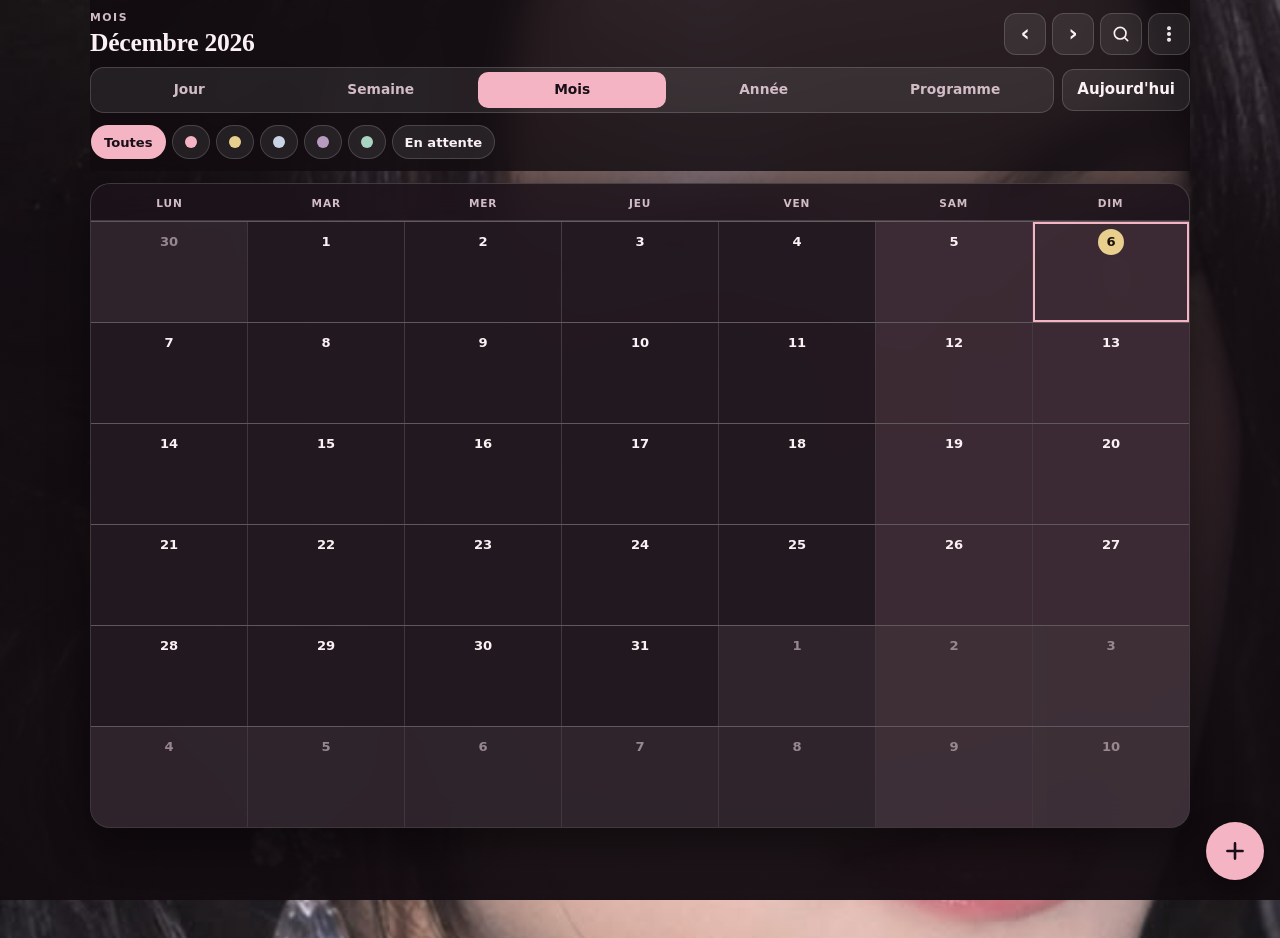
==== calendrier/index.html @ 37de073b "Calendrier : déplacer une occurrence récurrente et sélectionner une plage de jours en vue Semaine Co" ====
<!doctype html>
<html lang="fr">
<head>
<meta charset="utf-8">
<meta name="viewport" content="width=device-width, initial-scale=1, viewport-fit=cover">
<meta name="claude:viewport-fit-sides" content="cover">
<title>Calendrier Mensuel</title>
<style>
:root {
  --bg: #120b10; --surface: rgba(30, 19, 27, 0.86); --surface-2: rgba(255, 255, 255, 0.08);
  --fg: #fbf1f4; --muted: #d2bcc5; --placeholder: #b59fa9; --line: rgba(255, 255, 255, 0.16);
  --accent: #f4b4c4; --accent-fg: #1a0f16; --accent-soft: rgba(244, 180, 196, 0.18);
  --today: #e9cf8e; --today-fg: #1a1208; --shadow: 0 16px 40px rgba(0, 0, 0, 0.45);
  --ring: 0 0 0 3px rgba(244, 180, 196, 0.45); --photo: url("[data-uri]");
  color-scheme: dark;
}
:root[data-palette="oled"] {
  --bg: #000; --surface: rgba(14, 14, 16, 0.94); --surface-2: rgba(255, 255, 255, 0.06);
  --fg: #f2f2f4; --muted: #b4b4bb; --placeholder: #9b9ba3; --line: rgba(255, 255, 255, 0.12);
  --accent: #e8e8ee; --accent-fg: #000; --accent-soft: rgba(232, 232, 238, 0.14);
  --today: #ffd479; --today-fg: #1a1100; --photo: none;
}
:root[data-palette="mocha"] {
  --bg: #1e1e2e; --surface: rgba(40, 40, 60, 0.94); --surface-2: rgba(205, 214, 244, 0.07);
  --fg: #cdd6f4; --muted: #b4bcd9; --placeholder: #9399b2; --line: rgba(205, 214, 244, 0.14);
  --accent: #cba6f7; --accent-fg: #1e1e2e; --accent-soft: rgba(203, 166, 247, 0.18);
  --today: #f9e2af; --today-fg: #1e1e2e; --photo: none;
}
:root[data-palette="neon"] {
  --bg: #07060f; --surface: rgba(18, 12, 36, 0.92); --surface-2: rgba(0, 240, 255, 0.06);
  --fg: #f5f3ff; --muted: #b7a9e6; --placeholder: #9d90d4; --line: rgba(0, 240, 255, 0.22);
  --accent: #ff2bd6; --accent-fg: #120015; --accent-soft: rgba(255, 43, 214, 0.18);
  --today: #00f0ff; --today-fg: #001014; --photo: none; --ring: 0 0 0 3px rgba(0, 240, 255, 0.5);
}
*, *::before, *::after { box-sizing: border-box; }
[hidden] { display: none !important; }
html { background: var(--bg); overflow-x: hidden; }
body {
  margin: 0; min-height: 100%; background-color: var(--bg);
  background-image: linear-gradient(180deg, rgba(18, 11, 16, 0.30) 0%, rgba(18, 11, 16, 0.82) 40%, rgba(18, 11, 16, 0.96) 100%), var(--photo);
  background-size: cover; background-position: center 18%; background-repeat: no-repeat; background-attachment: fixed;
  color: var(--fg); font-family: "Inter", system-ui, -apple-system, "Segoe UI", Roboto, sans-serif; font-size: 15px; line-height: 1.45;
  overflow-x: hidden;
  padding-left: max(14px, env(safe-area-inset-left, 0px)); padding-right: max(14px, env(safe-area-inset-right, 0px));
  padding-bottom: calc(110px + env(safe-area-inset-bottom, 0px));
}
:root[data-palette="oled"] body, :root[data-palette="mocha"] body, :root[data-palette="neon"] body { background-image: none; }
body::before { content: ""; position: fixed; inset: 0 0 auto; height: env(safe-area-inset-top, 0px); z-index: 10; background: var(--bg); }
button { font: inherit; color: inherit; cursor: pointer; }
input, textarea, select { max-width: 100%; }
input::placeholder, textarea::placeholder { color: var(--placeholder); opacity: 1; }
:focus-visible { outline: none; box-shadow: var(--ring); border-radius: 10px; }
h1, h2, h3, p { margin: 0; }
svg.i { width: 20px; height: 20px; fill: none; stroke: currentColor; stroke-width: 2; stroke-linecap: round; stroke-linejoin: round; flex: none; }
.visually-hidden { position: absolute; width: 1px; height: 1px; overflow: hidden; clip: rect(0 0 0 0); white-space: nowrap; }
.app { max-width: 1100px; margin: 0 auto; display: grid; gap: 12px; min-width: 0; }

/* En-tête */
.top { position: sticky; top: env(safe-area-inset-top, 0px); z-index: 5; display: grid; gap: 10px; padding: 10px 0 8px; min-width: 0; background: color-mix(in srgb, var(--bg) 82%, transparent); -webkit-backdrop-filter: blur(14px); backdrop-filter: blur(14px); }
.bar { display: grid; grid-template-columns: minmax(0, 1fr) auto; align-items: center; gap: 10px; min-width: 0; }
.titles { min-width: 0; }
.eyebrow { font-size: 0.68rem; letter-spacing: 0.14em; text-transform: uppercase; color: var(--muted); font-weight: 600; }
.titles h1 { font-family: "Playfair Display", Georgia, "Times New Roman", serif; font-weight: 600; font-size: clamp(1.15rem, 4.6vw, 1.6rem); letter-spacing: -0.01em; line-height: 1.15; margin-top: 2px; overflow-wrap: anywhere; text-wrap: balance; }
.actions { display: flex; gap: 6px; flex: none; }
.controls { display: grid; grid-template-columns: minmax(0, 1fr) auto; align-items: center; gap: 8px; min-width: 0; }
.btn { min-height: 42px; padding: 0 14px; border-radius: 12px; background: var(--surface-2); border: 1px solid var(--line); color: var(--fg); font-weight: 600; white-space: nowrap; display: inline-flex; align-items: center; justify-content: center; gap: 6px; -webkit-tap-highlight-color: transparent; }
.btn.icon { width: 42px; padding: 0; }
.btn.primary { background: var(--accent); border-color: transparent; color: var(--accent-fg); }
.btn.danger { color: var(--today); }
.btn.small { min-height: 34px; padding: 0 10px; font-size: 0.82rem; }
.btn:hover { border-color: var(--accent); }
.nav-arrow { font-size: 1.4rem; line-height: 1; }
.seg { display: grid; grid-template-columns: repeat(5, minmax(0, 1fr)); gap: 3px; padding: 4px; border-radius: 14px; background: var(--surface-2); border: 1px solid var(--line); min-width: 0; }
.seg button { min-height: 36px; border: 0; border-radius: 10px; background: transparent; color: var(--muted); font-weight: 600; font-size: 0.86rem; padding: 0 2px; -webkit-tap-highlight-color: transparent; }
.seg button[aria-selected="true"] { background: var(--accent); color: var(--accent-fg); }
.filters { display: flex; gap: 6px; overflow-x: auto; padding: 2px 1px 4px; scrollbar-width: none; }
.filters::-webkit-scrollbar { display: none; }
.fchip { flex: none; min-height: 34px; padding: 0 12px; border-radius: 999px; border: 1px solid var(--line); background: var(--surface-2); color: var(--fg); font-size: 0.82rem; font-weight: 600; display: inline-flex; align-items: center; gap: 6px; white-space: nowrap; }
.fchip i { width: 12px; height: 12px; border-radius: 50%; display: inline-block; }
.fchip[aria-pressed="true"] { background: var(--accent); color: var(--accent-fg); border-color: transparent; }

.panel { background: var(--surface); border: 1px solid var(--line); border-radius: 20px; box-shadow: var(--shadow); -webkit-backdrop-filter: blur(16px); backdrop-filter: blur(16px); min-width: 0; overflow: hidden; }
.enter { animation: enter 0.28s ease both; }
@keyframes enter { from { opacity: 0; transform: translateY(6px); } to { opacity: 1; transform: none; } }

/* Mois */
.dow { display: grid; grid-template-columns: repeat(7, minmax(0, 1fr)); text-align: center; font-size: 0.66rem; letter-spacing: 0.08em; text-transform: uppercase; color: var(--muted); padding: 12px 0 8px; font-weight: 600; }
.month-grid { display: grid; grid-template-columns: repeat(7, minmax(0, 1fr)); gap: 1px; background: var(--line); border-top: 1px solid var(--line); }
.cell { background: var(--surface); min-height: 58px; padding: 5px 3px 4px; border: 0; text-align: left; display: flex; flex-direction: column; align-items: stretch; gap: 3px; min-width: 0; color: var(--fg); font-variant-numeric: tabular-nums; overflow: hidden; border-radius: 0; }
.cell.we { background: color-mix(in srgb, var(--surface) 88%, var(--accent)); }
.cell.out { color: var(--muted); opacity: 0.6; }
.cell .n { align-self: center; width: 26px; height: 26px; border-radius: 50%; display: grid; place-items: center; font-size: 0.82rem; font-weight: 600; }
.cell.today .n { background: var(--today); color: var(--today-fg); }
.cell.sel { box-shadow: inset 0 0 0 2px var(--accent); }
.chips-wrap { display: none; flex-direction: column; gap: 3px; min-width: 0; }
.chip { display: block; font-size: 0.68rem; line-height: 1.35; padding: 2px 5px; border-radius: 6px; color: #1a1020; white-space: nowrap; overflow: hidden; text-overflow: ellipsis; min-width: 0; font-weight: 600; }
.tchip { font-size: 0.66rem; color: var(--muted); padding-left: 2px; white-space: nowrap; }
.more { font-size: 0.66rem; color: var(--muted); padding-left: 2px; }
.dots { display: flex; gap: 3px; justify-content: center; flex-wrap: wrap; }
.dots i { width: 6px; height: 6px; border-radius: 50%; }
.dots i.t { border-radius: 2px; background: transparent; border: 1.5px solid var(--muted); }
@media (min-width: 560px) { .cell { min-height: 100px; padding: 7px 5px; } .chips-wrap { display: flex; } .dots { display: none; } }

/* Semaine */
.week { display: grid; grid-template-columns: minmax(0, 1fr); }
.wday { display: flex; flex-direction: column; gap: 8px; padding: 12px; min-width: 0; border-top: 1px solid var(--line); cursor: pointer; }
.wday:first-child { border-top: 0; }
.wday.sel { box-shadow: inset 0 0 0 2px var(--accent); }
.wday-h { display: flex; align-items: baseline; gap: 10px; background: none; border: 0; padding: 2px 0; text-align: left; color: var(--fg); }
.wday-h .wn { font-size: 0.7rem; text-transform: uppercase; letter-spacing: 0.1em; color: var(--muted); font-weight: 600; }
.wday-h .wd { font-size: 1.1rem; font-weight: 650; font-variant-numeric: tabular-nums; }
.wday.today .wd, .wday.today .wn { color: var(--accent); }
.wempty { font-size: 0.84rem; color: var(--muted); }
.ev { display: block; width: 100%; text-align: left; color: #1a1020; border: 0; border-radius: 12px; padding: 8px 10px; min-width: 0; font-size: 0.82rem; line-height: 1.3; -webkit-tap-highlight-color: transparent; }
.ev b { display: block; font-weight: 650; overflow-wrap: anywhere; }
.ev small { display: block; opacity: 0.8; font-variant-numeric: tabular-nums; overflow-wrap: anywhere; }
@media (min-width: 760px) {
  .week { grid-template-columns: repeat(7, minmax(0, 1fr)); }
  .wday { border-top: 0; border-left: 1px solid var(--line); padding: 14px 10px; }
  .wday:first-child { border-left: 0; }
  .wday.today { background: var(--accent-soft); }
}

/* Bilan */
.stats { display: grid; gap: 14px; padding: 16px; border-top: 1px solid var(--line); }
.stats h3 { font-size: 0.95rem; font-weight: 650; }
.stats-row { display: grid; grid-template-columns: auto minmax(0, 1fr); gap: 16px; align-items: center; }
.ring { width: 96px; height: 96px; border-radius: 50%; display: grid; place-items: center; position: relative; }
.ring::after { content: ""; position: absolute; inset: 14px; border-radius: 50%; background: var(--surface); }
.ring span { position: relative; z-index: 1; font-weight: 700; font-size: 0.95rem; font-variant-numeric: tabular-nums; }
.legend { display: grid; gap: 6px; font-size: 0.85rem; min-width: 0; }
.legend div { display: flex; align-items: center; gap: 8px; min-width: 0; }
.legend i { width: 12px; height: 12px; border-radius: 4px; flex: none; }
.legend em { margin-left: auto; font-style: normal; color: var(--muted); font-variant-numeric: tabular-nums; white-space: nowrap; }
.kpis { display: grid; grid-template-columns: repeat(3, minmax(0, 1fr)); gap: 8px; }
.kpi { padding: 10px; border-radius: 14px; background: var(--surface-2); display: grid; gap: 2px; min-width: 0; }
.kpi b { font-size: 1.1rem; font-variant-numeric: tabular-nums; }
.kpi span { font-size: 0.74rem; color: var(--muted); }
.bar-track { height: 10px; border-radius: 999px; background: var(--surface-2); overflow: hidden; }
.bar-fill { height: 100%; border-radius: 999px; background: var(--accent); transition: width 0.4s ease; }

/* Tâches */
.tasks { border-bottom: 1px solid var(--line); min-width: 0; }
.tasks > summary { list-style: none; display: flex; align-items: center; justify-content: space-between; gap: 10px; padding: 12px 16px; min-height: 48px; cursor: pointer; }
.tasks > summary::-webkit-details-marker { display: none; }
.tasks > summary h3 { font-size: 0.95rem; font-weight: 650; display: flex; align-items: center; gap: 8px; }
.tasks > summary .meta { font-size: 0.82rem; color: var(--muted); font-variant-numeric: tabular-nums; }
.chev { color: var(--muted); transition: transform 0.2s ease; width: 16px; height: 16px; }
.tasks[open] .chev { transform: rotate(180deg); }
.tasks-body { padding: 0 16px 14px; display: grid; gap: 10px; }
.task-form { display: grid; grid-template-columns: minmax(0, 1fr) auto; gap: 8px; }
.task-tools { display: flex; justify-content: space-between; align-items: center; gap: 8px; flex-wrap: wrap; }
.task-list { display: grid; gap: 6px; }
.twrap { display: grid; gap: 6px; min-width: 0; }
.task { display: flex; align-items: center; gap: 10px; padding: 8px 8px 8px 10px; border-radius: 14px; background: var(--surface-2); min-width: 0; transition: background 0.2s ease, opacity 0.25s ease, transform 0.2s ease; touch-action: none; user-select: none; -webkit-user-select: none; }
.task.done { opacity: 0.72; }
.task.dragging { opacity: 0.4; }
.check { width: 24px; height: 24px; flex: none; border-radius: 8px; border: 2px solid var(--muted); background: transparent; padding: 0; display: grid; place-items: center; transition: background 0.2s ease, border-color 0.2s ease, transform 0.2s ease; }
.check[aria-pressed="true"] { background: var(--accent); border-color: var(--accent); }
.check[aria-pressed="true"]::after { content: ""; width: 6px; height: 11px; border: solid var(--accent-fg); border-width: 0 2.5px 2.5px 0; transform: rotate(45deg) translate(-1px, -1px); animation: tick 0.25s ease; }
.check:active { transform: scale(0.9); }
@keyframes tick { from { transform: rotate(45deg) scale(0.2); } to { transform: rotate(45deg) translate(-1px, -1px); } }
.ttl { position: relative; flex: 1; min-width: 0; overflow-wrap: anywhere; font-size: 0.92rem; text-align: left; background: none; border: 0; padding: 0; color: var(--fg); }
.ttl::after { content: ""; position: absolute; left: 0; right: 0; top: 50%; height: 2px; background: currentColor; transform: scaleX(0); transform-origin: left center; transition: transform 0.3s ease; }
.task.done .ttl { color: var(--muted); }
.task.done .ttl::after { transform: scaleX(1); }
.prog { font-size: 0.74rem; color: var(--muted); font-variant-numeric: tabular-nums; white-space: nowrap; }
.rep { font-size: 0.72rem; color: var(--muted); white-space: nowrap; }
.tbtn { flex: none; min-height: 34px; padding: 0 8px; border-radius: 10px; background: none; border: 1px solid var(--line); color: var(--muted); font-size: 0.78rem; font-weight: 600; white-space: nowrap; }
.tbtn:hover { color: var(--fg); border-color: var(--accent); }
.x { flex: none; min-width: 34px; min-height: 34px; background: none; border: 0; color: var(--muted); font-size: 1.3rem; line-height: 1; padding: 0; border-radius: 10px; }
.x:hover { color: var(--today); }
.tasks-empty { font-size: 0.84rem; color: var(--muted); }
.wtasks { display: grid; gap: 6px; }
.wtasks .task { padding: 6px 6px 6px 8px; }
.subs { margin: 0 0 0 34px; display: grid; gap: 6px; }
.sub { display: flex; align-items: center; gap: 8px; min-width: 0; font-size: 0.88rem; }
.sub .ttl { font-size: 0.88rem; }
.sub.done .ttl { color: var(--muted); }
.sub.done .ttl::after { transform: scaleX(1); }
.sub .check { width: 20px; height: 20px; border-radius: 6px; }
.sub .check[aria-pressed="true"]::after { width: 5px; height: 9px; }
.sub-form { display: grid; grid-template-columns: minmax(0, 1fr) auto; gap: 6px; }
.sub-form input { min-height: 38px; font-size: 16px; padding: 6px 10px; }
.tnote { margin: 0 0 0 34px; }
.tnote textarea { min-height: 56px; font-size: 16px; }

/* Jour */
.day-head { display: grid; grid-template-columns: minmax(0, 1fr) auto auto; align-items: center; gap: 8px; padding: 12px 16px; border-bottom: 1px solid var(--line); }
.day-head .count { font-size: 0.84rem; color: var(--muted); }
.banner { margin: 12px 16px 0; padding: 10px 14px; border-radius: 14px; background: var(--accent-soft); font-size: 0.88rem; display: flex; justify-content: space-between; gap: 8px; min-width: 0; }
.banner span { overflow-wrap: anywhere; min-width: 0; }
.banner b { white-space: nowrap; font-variant-numeric: tabular-nums; }
.allday { display: flex; flex-wrap: wrap; gap: 6px; padding: 10px 16px; border-bottom: 1px solid var(--line); }
.allday .ev { width: auto; max-width: 100%; padding: 5px 10px; }
.tl-wrap { max-height: 60vh; overflow-y: auto; -webkit-overflow-scrolling: touch; position: relative; }
.tl { display: grid; grid-template-columns: 50px minmax(0, 1fr); }
.hours { position: relative; height: 1440px; }
.hours span { position: absolute; left: 0; right: 6px; transform: translateY(-50%); text-align: right; font-size: 0.7rem; color: var(--muted); font-variant-numeric: tabular-nums; }
.slots { position: relative; height: 1440px; min-width: 0; }
.slot { position: absolute; left: 0; right: 0; height: 60px; background: none; border: 0; border-top: 1px solid var(--line); padding: 0; margin: 0; border-radius: 0; }
.slot:hover, .slot:focus-visible { background: var(--accent-soft); }
.evb { position: absolute; z-index: 2; color: #1a1020; border: 0; border-radius: 10px; padding: 0; text-align: left; overflow: hidden; min-width: 0; font-size: 0.78rem; line-height: 1.25; box-shadow: 0 2px 8px rgba(0, 0, 0, 0.18); display: flex; flex-direction: column; touch-action: none; user-select: none; -webkit-user-select: none; }
.evb.lift { box-shadow: 0 10px 24px rgba(0, 0, 0, 0.45); z-index: 4; opacity: 0.92; }
.evb .buf { flex: none; background: repeating-linear-gradient(135deg, rgba(0, 0, 0, 0.18) 0 4px, rgba(0, 0, 0, 0.06) 4px 8px); font-size: 0.66rem; color: rgba(0, 0, 0, 0.65); overflow: hidden; white-space: nowrap; padding: 0 6px; display: flex; align-items: center; }
.evb .main { flex: 1; min-height: 0; padding: 5px 7px; overflow: hidden; }
.evb b { display: block; font-weight: 650; overflow: hidden; text-overflow: ellipsis; white-space: nowrap; }
.evb small { display: block; opacity: 0.8; font-variant-numeric: tabular-nums; overflow: hidden; text-overflow: ellipsis; white-space: nowrap; }
.grip { position: absolute; left: 0; right: 0; bottom: 0; height: 16px; cursor: ns-resize; display: grid; place-items: center; }
.grip::after { content: ""; width: 28px; height: 4px; border-radius: 4px; background: rgba(0, 0, 0, 0.35); }
.ghost { position: fixed; z-index: 20; pointer-events: none; padding: 8px 12px; border-radius: 12px; background: var(--accent); color: var(--accent-fg); font-weight: 650; font-size: 0.85rem; box-shadow: 0 10px 24px rgba(0, 0, 0, 0.4); max-width: 60vw; white-space: nowrap; overflow: hidden; text-overflow: ellipsis; transform: translate(-50%, -120%); }
.now { position: absolute; left: 0; right: 0; height: 2px; background: var(--today); z-index: 3; pointer-events: none; box-shadow: 0 0 10px rgba(233, 207, 142, 0.6); }
.now::before { content: ""; position: absolute; left: -5px; top: -4px; width: 10px; height: 10px; border-radius: 50%; background: var(--today); box-shadow: 0 0 0 3px rgba(233, 207, 142, 0.25); }
.now-label { position: absolute; right: 6px; top: -20px; font-size: 0.68rem; font-weight: 700; color: var(--today); font-variant-numeric: tabular-nums; }

/* Programme */
.agenda { padding: 12px 16px 18px; display: grid; gap: 14px; }
.ag-day { display: grid; gap: 6px; min-width: 0; }
.ag-h { background: none; border: 0; padding: 0; text-align: left; font-size: 0.8rem; font-weight: 650; color: var(--muted); text-transform: uppercase; letter-spacing: 0.06em; }
.ag-h.today { color: var(--accent); }
.ag-task { font-size: 0.88rem; color: var(--muted); padding: 7px 10px; border-radius: 10px; background: var(--surface-2); text-align: left; border: 0; }
.cal-vis { display: flex; flex-wrap: wrap; gap: 8px; }
.wc-list { display: grid; gap: 6px; }
.wc-row { display: flex; align-items: center; gap: 10px; padding: 8px 10px; border-radius: 12px; background: var(--surface-2); font-size: 0.9rem; min-width: 0; }
.wc-row span { flex: 1; min-width: 0; overflow-wrap: anywhere; }
.wc-row b { font-variant-numeric: tabular-nums; }
.cal-vis .opt { display: inline-flex; align-items: center; gap: 6px; }
.cal-vis .opt i { width: 12px; height: 12px; border-radius: 50%; display: inline-block; }
.cal-vis .opt[aria-pressed="false"] { opacity: 0.45; }

/* Barres multi-jours, zones ouvrées, création par glissement, vue 3 jours */
.month-wrap { border-top: 1px solid var(--line); }
.mbars { display: grid; grid-template-columns: repeat(7, minmax(0, 1fr)); grid-auto-rows: 18px; gap: 2px; padding: 3px 2px; background: var(--surface); }
.mbar { font-size: 0.66rem; font-weight: 600; color: #1a1020; border: 0; border-radius: 5px; padding: 0 5px; line-height: 18px; white-space: nowrap; overflow: hidden; text-overflow: ellipsis; text-align: left; min-width: 0; }
.off { position: absolute; left: 0; right: 0; background: rgba(0, 0, 0, 0.16); pointer-events: none; z-index: 0; }
.dcreate { position: absolute; left: 4px; right: 4px; z-index: 5; border-radius: 10px; background: var(--accent-soft); border: 2px solid var(--accent); pointer-events: none; }
@media (min-width: 760px) { .week.span3 { grid-template-columns: repeat(3, minmax(0, 1fr)); } }

/* Année */
.year-scroll { overflow-x: auto; padding: 14px 16px 18px; -webkit-overflow-scrolling: touch; }
.year-grid { display: grid; grid-template-rows: repeat(7, 13px); grid-auto-flow: column; grid-auto-columns: 13px; gap: 3px; width: max-content; }
.yd { width: 13px; height: 13px; border-radius: 3px; border: 0; padding: 0; background: var(--surface-2); }
.yd.empty { visibility: hidden; }
.yd.today { box-shadow: 0 0 0 2px var(--today); }
.yd.sel { box-shadow: 0 0 0 2px var(--fg); }
.year-legend { display: flex; align-items: center; gap: 6px; font-size: 0.74rem; color: var(--muted); padding: 0 16px 14px; flex-wrap: wrap; }
.year-legend i { width: 11px; height: 11px; border-radius: 3px; display: inline-block; }

/* Pomodoro */
.pomo { position: fixed; left: max(12px, env(safe-area-inset-left, 0px)); right: max(12px, env(safe-area-inset-right, 0px)); bottom: calc(92px + env(safe-area-inset-bottom, 0px)); max-width: 520px; margin: 0 auto; z-index: 7; background: var(--surface); border: 1px solid var(--line); border-radius: 18px; box-shadow: var(--shadow); padding: 12px 14px; display: grid; gap: 8px; -webkit-backdrop-filter: blur(16px); backdrop-filter: blur(16px); }
.pomo-top { display: flex; align-items: center; gap: 10px; min-width: 0; }
.pomo-top .ttl { font-weight: 650; }
.pomo-time { font-variant-numeric: tabular-nums; font-size: 1.4rem; font-weight: 700; flex: none; }
.pomo-time.break { color: var(--today); }
.pomo-bar { height: 6px; border-radius: 999px; background: var(--surface-2); overflow: hidden; }
.pomo-bar div { height: 100%; background: var(--accent); transition: width 0.9s linear; }
.pomo-btns { display: flex; gap: 6px; flex-wrap: wrap; }

.fab { position: fixed; right: max(16px, env(safe-area-inset-right, 0px)); bottom: max(20px, env(safe-area-inset-bottom, 0px)); width: 58px; height: 58px; border-radius: 50%; border: 0; background: var(--accent); color: var(--accent-fg); box-shadow: 0 10px 30px rgba(0, 0, 0, 0.35); z-index: 6; display: grid; place-items: center; transition: transform 0.2s ease; }
.fab:active { transform: scale(0.94); }
.fab svg.i { width: 26px; height: 26px; stroke-width: 2.4; }

.snack { position: fixed; left: max(16px, env(safe-area-inset-left, 0px)); right: max(16px, env(safe-area-inset-right, 0px)); bottom: calc(160px + env(safe-area-inset-bottom, 0px)); max-width: 480px; margin: 0 auto; z-index: 8; display: flex; align-items: center; gap: 12px; padding: 10px 10px 10px 16px; border-radius: 14px; background: var(--fg); color: var(--bg); box-shadow: var(--shadow); font-size: 0.9rem; animation: enter 0.25s ease both; }
.snack span { flex: 1; min-width: 0; overflow-wrap: anywhere; }
.snack button { min-height: 36px; padding: 0 12px; border-radius: 10px; border: 0; background: var(--accent); color: var(--accent-fg); font-weight: 700; }

/* Feuilles : on les ferme en les faisant glisser vers le bas. Pas d'animation de remplissage, pour ne pas bloquer le geste. */
.sheet { border: 0; padding: 0; background: var(--surface); color: var(--fg); width: min(560px, 100%); max-width: 100%; max-height: 90vh; inset: auto 0 0 0; margin: 0 auto; border-radius: 24px 24px 0 0; box-shadow: var(--shadow); -webkit-backdrop-filter: blur(20px); backdrop-filter: blur(20px); overflow-x: hidden; overflow-y: auto; transition: transform 0.25s ease; }
.sheet[open] { animation: rise 0.28s ease; }
@keyframes rise { from { opacity: 0; } to { opacity: 1; } }
.sheet::backdrop { background: rgba(5, 3, 6, 0.6); }
@media (min-width: 600px) { .sheet { inset: 0; margin: auto; border-radius: 24px; max-height: 88vh; } }
.sheet-form { display: grid; grid-template-columns: minmax(0, 1fr); gap: 10px; padding: 8px 16px calc(16px + env(safe-area-inset-bottom, 0px)); min-width: 0; }
.grab { width: 44px; height: 5px; border-radius: 4px; background: var(--muted); opacity: 0.6; margin: 0 auto; }
.sheet-head { display: flex; justify-content: space-between; align-items: center; gap: 10px; }
.sheet-head h2 { font-size: 1.1rem; font-weight: 650; font-family: "Playfair Display", Georgia, serif; }
.sheet-head .btn.icon { min-height: 40px; width: 40px; }
.field { display: grid; grid-template-columns: minmax(0, 1fr); gap: 5px; font-size: 0.78rem; color: var(--muted); min-width: 0; border: 0; padding: 0; margin: 0; }
.field legend { padding: 0; margin-bottom: 5px; }
input[type="text"], input[type="search"], textarea { font: inherit; font-size: 16px; color: var(--fg); background: var(--surface-2); border: 1px solid var(--line); border-radius: 12px; padding: 9px 12px; min-height: 44px; width: 100%; min-width: 0; -webkit-appearance: none; appearance: none; }
input:focus-visible, textarea:focus-visible { outline: none; border-color: var(--accent); box-shadow: var(--ring); }
textarea { resize: vertical; min-height: 64px; }
.grid2 { display: grid; grid-template-columns: repeat(2, minmax(0, 1fr)); gap: 10px; min-width: 0; }
.switch-row { display: flex; justify-content: space-between; align-items: center; gap: 12px; min-height: 44px; font-size: 0.95rem; color: var(--fg); }
.switch { -webkit-appearance: none; appearance: none; width: 48px; height: 28px; border-radius: 999px; background: var(--surface-2); border: 1px solid var(--line); position: relative; margin: 0; cursor: pointer; flex: none; transition: background 0.2s ease, border-color 0.2s ease; }
.switch::before { content: ""; position: absolute; top: 3px; left: 3px; width: 20px; height: 20px; border-radius: 50%; background: var(--muted); transition: transform 0.2s ease, background 0.2s ease; }
.switch:checked { background: var(--accent); border-color: var(--accent); }
.switch:checked::before { transform: translateX(20px); background: var(--accent-fg); }
.switch:focus-visible { outline: none; box-shadow: var(--ring); }
.swatches { display: flex; gap: 12px; flex-wrap: wrap; }
.swatch { position: relative; cursor: pointer; }
.swatch input { position: absolute; opacity: 0; width: 1px; height: 1px; margin: 0; }
.swatch .sw { display: block; width: 34px; height: 34px; border-radius: 50%; box-shadow: inset 0 0 0 1px rgba(0, 0, 0, 0.12); transition: box-shadow 0.2s ease; }
.swatch input:checked + .sw { box-shadow: 0 0 0 3px var(--surface), 0 0 0 5px var(--fg); }
.swatch input:focus-visible + .sw { box-shadow: 0 0 0 3px var(--surface), 0 0 0 6px var(--accent); }
.nlp { border: 1px dashed var(--line); border-radius: 14px; padding: 10px; display: grid; gap: 6px; }
.nlp input { background: transparent; border: 0; min-height: 36px; padding: 4px 2px; }
.nlp input:focus-visible { box-shadow: none; }
.rich { font-size: 0.9rem; color: var(--fg); display: grid; gap: 6px; overflow-wrap: anywhere; }
.rich p { margin: 0; }
.rich ul { margin: 0; padding-left: 20px; }
.rich a { color: var(--accent); text-decoration: underline; text-underline-offset: 3px; }
.rich strong { font-weight: 700; }
.status { font-size: 0.84rem; min-height: 1.2em; color: var(--accent); }
.status.error { color: var(--today); }
.sheet-actions { display: flex; gap: 8px; align-items: center; flex-wrap: wrap; }
.sheet-actions .spacer { flex: 1; }
.sheet-actions .btn.primary { padding: 0 20px; }
.drawer-body { padding: 4px 16px 18px; display: grid; gap: 12px; }
.drawer-body .events, .drawer-body .task-list { display: grid; gap: 6px; }
.drawer-body .empty { font-size: 0.86rem; color: var(--muted); }
.drawer-actions { display: grid; grid-template-columns: minmax(0, 1fr) minmax(0, 1fr); gap: 8px; }
.search-body { padding: 4px 16px 18px; display: grid; gap: 10px; }
.results { display: grid; gap: 6px; }
.result { display: grid; gap: 2px; text-align: left; padding: 10px 12px; border-radius: 12px; background: var(--surface-2); border: 1px solid var(--line); color: var(--fg); min-width: 0; }
.result b { font-weight: 650; overflow-wrap: anywhere; }
.result small { color: var(--muted); font-size: 0.8rem; overflow-wrap: anywhere; }
.hint { font-size: 0.82rem; color: var(--muted); }
.menu-list { display: grid; gap: 10px; padding: 4px 16px 18px; }
.menu-list .btn { justify-content: flex-start; min-height: 48px; }
.menu-title { font-size: 0.78rem; text-transform: uppercase; letter-spacing: 0.1em; color: var(--muted); font-weight: 600; margin-top: 4px; }
.theme-grid { display: grid; grid-template-columns: repeat(2, minmax(0, 1fr)); gap: 8px; }
.theme-grid .btn[aria-pressed="true"] { border-color: var(--accent); box-shadow: inset 0 0 0 1px var(--accent); }
.ics-area { width: 100%; min-height: 160px; font-family: ui-monospace, Menlo, Consolas, monospace; font-size: 12px; }
.file-btn { position: relative; overflow: hidden; }
.file-btn input { position: absolute; inset: 0; opacity: 0; cursor: pointer; width: 100%; height: 100%; }

/* Sélecteurs thématisés */
.pick { width: 100%; min-height: 44px; text-align: left; padding: 9px 12px; border-radius: 12px; background: var(--surface-2); border: 1px solid var(--line); color: var(--fg); font-size: 16px; font-weight: 600; font-variant-numeric: tabular-nums; }
.pick:hover { border-color: var(--accent); }
.opts { display: flex; flex-wrap: wrap; gap: 6px; margin-top: 4px; }
.opt { min-height: 36px; padding: 0 12px; border-radius: 999px; border: 1px solid var(--line); background: var(--surface-2); color: var(--fg); font-size: 0.85rem; font-weight: 600; }
.opt[aria-pressed="true"] { background: var(--accent); color: var(--accent-fg); border-color: transparent; }
.preview { font-family: "Playfair Display", Georgia, serif; font-size: 2.6rem; text-align: center; color: var(--accent); font-variant-numeric: tabular-nums; padding: 4px 0; }
.pgrid { display: grid; grid-template-columns: repeat(6, minmax(0, 1fr)); gap: 6px; }
.pgrid.mins { grid-template-columns: repeat(4, minmax(0, 1fr)); }
.pgrid button { min-height: 40px; border-radius: 12px; border: 1px solid var(--line); background: var(--surface-2); color: var(--fg); font-weight: 600; font-variant-numeric: tabular-nums; }
.pgrid button[aria-pressed="true"] { background: var(--accent); color: var(--accent-fg); border-color: transparent; }
.cal-head { display: grid; grid-template-columns: 42px minmax(0, 1fr) 42px; align-items: center; gap: 8px; text-align: center; font-weight: 650; }
.cal-grid { display: grid; grid-template-columns: repeat(7, minmax(0, 1fr)); gap: 4px; text-align: center; }
.cal-grid .dn { font-size: 0.66rem; text-transform: uppercase; letter-spacing: 0.08em; color: var(--muted); padding: 4px 0; font-weight: 600; }
.cal-grid button { min-height: 40px; border-radius: 50%; border: 0; background: transparent; color: var(--fg); font-weight: 600; font-variant-numeric: tabular-nums; padding: 0; }
.cal-grid button.out { opacity: 0.35; }
.cal-grid button.today { box-shadow: inset 0 0 0 1.5px var(--today); }
.cal-grid button[aria-pressed="true"] { background: var(--accent); color: var(--accent-fg); }
.pick-actions { display: flex; justify-content: space-between; align-items: center; gap: 8px; }
.pick-sec { font-size: 0.78rem; text-transform: uppercase; letter-spacing: 0.1em; color: var(--muted); font-weight: 600; }
.copy-row { display: grid; grid-template-columns: minmax(0, 1fr) auto; gap: 8px; }
@media (max-width: 420px) {
  .grid2 { grid-template-columns: repeat(2, minmax(0, 1fr)); gap: 8px; }
  .seg button { font-size: 0.8rem; }
  .btn { padding: 0 12px; }
  .subs, .tnote { margin-left: 30px; }
  .kpis { grid-template-columns: repeat(2, minmax(0, 1fr)); }
}
@media (prefers-reduced-motion: reduce) { *, *::before, *::after { animation: none !important; transition: none !important; } }
</style>
</head>
<body>
<div class="app">
  <header class="top">
    <div class="bar">
      <div class="titles">
        <p class="eyebrow" id="eyebrow">Mois</p>
        <h1 id="period"></h1>
      </div>
      <div class="actions">
        <button type="button" class="btn icon" id="prev" aria-label="Précédent"><span class="nav-arrow" aria-hidden="true">&lsaquo;</span></button>
        <button type="button" class="btn icon" id="next" aria-label="Suivant"><span class="nav-arrow" aria-hidden="true">&rsaquo;</span></button>
        <button type="button" class="btn icon" id="search-btn" aria-label="Rechercher">
          <svg class="i" viewBox="0 0 24 24" aria-hidden="true"><circle cx="11" cy="11" r="7"/><path d="m20 20-3.5-3.5"/></svg>
        </button>
        <button type="button" class="btn icon" id="menu-btn" aria-label="Plus d'options">
          <svg class="i" viewBox="0 0 24 24" aria-hidden="true"><circle cx="12" cy="5" r="1.4"/><circle cx="12" cy="12" r="1.4"/><circle cx="12" cy="19" r="1.4"/></svg>
        </button>
      </div>
    </div>
    <div class="controls">
      <div class="seg" role="tablist" aria-label="Affichage">
        <button type="button" role="tab" data-view="day" aria-selected="false">Jour</button>
        <button type="button" role="tab" data-view="week" aria-selected="false">Semaine</button>
        <button type="button" role="tab" data-view="month" aria-selected="true">Mois</button>
        <button type="button" role="tab" data-view="year" aria-selected="false">Année</button>
        <button type="button" role="tab" data-view="agenda" aria-selected="false">Programme</button>
      </div>
      <button type="button" class="btn" id="today">Aujourd'hui</button>
    </div>
    <div class="filters" id="filters" role="group" aria-label="Filtres"></div>
  </header>
  <main id="view" class="panel" aria-live="polite"></main>
</div>

<div class="pomo" id="pomo" role="timer" aria-label="Minuteur Pomodoro" hidden>
  <div class="pomo-top">
    <span class="ttl" id="pomo-title"></span>
    <span class="pomo-time" id="pomo-time">25:00</span>
  </div>
  <div class="pomo-bar"><div id="pomo-fill" style="width:0%"></div></div>
  <div class="pomo-btns">
    <button type="button" class="btn small primary" id="pomo-toggle">Pause</button>
    <button type="button" class="btn small" id="pomo-mode">Passer en pause</button>
    <button type="button" class="btn small danger" id="pomo-stop">Arrêter</button>
  </div>
</div>

<button type="button" class="fab" id="fab" aria-label="Nouvel événement">
  <svg class="i" viewBox="0 0 24 24" aria-hidden="true"><path d="M12 5v14M5 12h14"/></svg>
</button>

<div class="snack" id="snack" role="status" hidden>
  <span id="snack-text"></span>
  <button type="button" id="snack-undo">Annuler</button>
</div>

<!-- Événement -->
<dialog id="sheet" class="sheet" aria-labelledby="sheetTitle">
  <form id="form" class="sheet-form" novalidate>
    <div class="grab" aria-hidden="true"></div>
    <div class="sheet-head">
      <h2 id="sheetTitle">Nouvel événement</h2>
      <button type="button" class="btn icon" id="close" aria-label="Fermer">&times;</button>
    </div>
    <label class="nlp">
      <span class="hint">Saisie rapide : « Dentiste demain à 14h30 »</span>
      <input type="text" id="f-nlp" placeholder="Tape une phrase, puis Entrée">
    </label>
    <label class="field">Titre <input type="text" id="f-title" maxlength="80" placeholder="Ex. Rendez-vous dentiste"></label>
    <label class="switch-row">
      <span>Journée entière</span>
      <input type="checkbox" class="switch" id="f-allday" role="switch">
    </label>
    <div class="grid2" id="times">
      <div class="field">Début <button type="button" class="pick" id="btn-start"></button></div>
      <div class="field">Fin <button type="button" class="pick" id="btn-end"></button></div>
      <div class="opts" id="dur-chips" style="grid-column: 1 / -1"></div>
    </div>
    <div class="grid2">
      <div class="field">Date <button type="button" class="pick" id="btn-date"></button></div>
      <div class="field" id="enddate-wrap" hidden>Jusqu'au (facultatif) <button type="button" class="pick" id="btn-enddate"></button></div>
    </div>
    <div class="field">Répétition
      <div class="opts" id="rule-chips"></div>
    </div>
    <div class="field" id="every-wrap" hidden>Répéter tous les
      <div class="grid2"><input type="number" id="f-n" min="1" max="365" value="2" inputmode="numeric"><div class="opts" id="unit-chips"></div></div>
    </div>
    <div class="field" id="until-wrap" hidden>Fin de la répétition (facultatif) <button type="button" class="pick" id="btn-until"></button></div>
    <div class="field">Rappels (plusieurs possibles)
      <div class="opts" id="rem-chips"></div>
    </div>
    <div class="field">Rappel à une heure fixe le jour même (facultatif)
      <button type="button" class="pick" id="btn-remindat"></button>
    </div>
    <div class="field" id="buffers">Trajet ou pause
      <div class="opts" id="buf-before"></div>
      <div class="opts" id="buf-after"></div>
    </div>
    <input type="hidden" id="f-start"><input type="hidden" id="f-end"><input type="hidden" id="f-date"><input type="hidden" id="f-enddate"><input type="hidden" id="f-until"><input type="hidden" id="f-rule"><input type="hidden" id="f-bbefore"><input type="hidden" id="f-bafter"><input type="hidden" id="f-remind"><input type="hidden" id="f-remindat"><input type="hidden" id="f-unit" value="day">
    <label class="field">Lieu <input type="text" id="f-place" maxlength="80" placeholder="Facultatif"></label>
    <label class="field">Fuseau horaire (facultatif) <input type="text" id="f-tz" list="zones" maxlength="40" placeholder="Ex. Asia/Tokyo"></label>
    <fieldset class="field">
      <legend>Catégorie</legend>
      <div class="swatches" id="swatches"></div>
    </fieldset>
    <fieldset class="field">
      <legend>Sous-tâches</legend>
      <div id="checklist"></div>
    </fieldset>
    <label class="field">Notes <textarea id="f-notes" rows="3" maxlength="400" placeholder="Facultatif. Les liens https:// deviennent cliquables. Lignes commençant par - pour une liste."></textarea></label>
    <div id="notes-preview"></div>
    <p class="status" id="status" role="status"></p>
    <div class="sheet-actions">
      <button type="button" class="btn danger" id="del" hidden>Supprimer</button>
      <button type="button" class="btn danger" id="del-series" hidden>Supprimer la série</button>
      <button type="button" class="btn small" id="dup" hidden>Dupliquer</button>
      <span class="spacer"></span>
      <button type="button" class="btn" id="cancel">Annuler</button>
      <button type="submit" class="btn primary">Enregistrer</button>
    </div>
  </form>
</dialog>

<!-- Sélecteur d'heure, de date ou de copie -->
<dialog id="picker" class="sheet" aria-labelledby="pickerTitle">
  <div class="sheet-form" style="padding-bottom:0">
    <div class="grab" aria-hidden="true"></div>
    <div class="sheet-head"><h2 id="pickerTitle"></h2></div>
  </div>
  <div class="drawer-body" id="pickerBody"></div>
</dialog>

<!-- Aperçu d'un jour -->
<dialog id="drawer" class="sheet" aria-labelledby="drawerTitle">
  <div class="sheet-form" style="padding-bottom:0">
    <div class="grab" aria-hidden="true"></div>
    <div class="sheet-head">
      <h2 id="drawerTitle"></h2>
      <button type="button" class="btn icon" id="drawer-close" aria-label="Fermer">&times;</button>
    </div>
  </div>
  <div class="drawer-body" id="drawerBody"></div>
</dialog>

<!-- Recherche -->
<dialog id="search" class="sheet" aria-labelledby="searchTitle">
  <div class="sheet-form" style="padding-bottom:0">
    <div class="grab" aria-hidden="true"></div>
    <div class="sheet-head">
      <h2 id="searchTitle">Rechercher</h2>
      <button type="button" class="btn icon" id="search-close" aria-label="Fermer">&times;</button>
    </div>
  </div>
  <div class="search-body">
    <label class="field">
      <span class="visually-hidden">Mot-clé ou date</span>
      <input type="search" id="search-input" placeholder="Mot-clé ou date (AAAA-MM-JJ)">
    </label>
    <div class="opts" id="search-scope" role="group" aria-label="Période"></div>
    <p class="hint">Cherche dans les titres, lieux, notes, sous-tâches et dates.</p>
    <div class="results" id="results"></div>
  </div>
</dialog>

<!-- Menu -->
<dialog id="menu" class="sheet" aria-labelledby="menuTitle">
  <div class="sheet-form" style="padding-bottom:0">
    <div class="grab" aria-hidden="true"></div>
    <div class="sheet-head">
      <h2 id="menuTitle">Options</h2>
      <button type="button" class="btn icon" id="menu-close" aria-label="Fermer">&times;</button>
    </div>
  </div>
  <div class="menu-list">
    <p class="menu-title">Thème</p>
    <div class="theme-grid" id="themes">
      <button type="button" class="btn" data-theme="rose">Velours rose</button>
      <button type="button" class="btn" data-theme="oled">OLED noir</button>
      <button type="button" class="btn" data-theme="mocha">Mocha</button>
      <button type="button" class="btn" data-theme="neon">Néon</button>
    </div>
    <p class="menu-title">Réglages</p>
    <button type="button" class="btn" id="ws-btn"></button>
    <button type="button" class="btn" id="span-btn"></button>
    <button type="button" class="btn" id="work-btn"></button>
    <p class="hint">Durée par défaut d'un nouvel événement :</p>
    <div class="opts" id="dur-set"></div>
    <p class="menu-title">Catégories affichées</p>
    <div class="cal-vis" id="cal-vis"></div>
    <p class="menu-title">Navigation et rappels</p>
    <button type="button" class="btn" id="goto-btn">Aller à une date</button>
    <button type="button" class="btn" id="notif-btn">Activer les notifications navigateur</button>
    <p class="hint">Les rappels s'affichent toujours dans l'application tant qu'elle est ouverte. Les notifications du système nécessitent ton accord.</p>
    <p class="menu-title">Horloge mondiale</p>
    <div class="copy-row"><input type="text" id="wc-input" list="zones" placeholder="Ex. America/New_York" aria-label="Fuseau horaire"><button type="button" class="btn small" id="wc-add">Ajouter</button></div>
    <datalist id="zones"><option value="Europe/Paris"><option value="Europe/London"><option value="America/New_York"><option value="America/Montreal"><option value="Asia/Tokyo"><option value="Australia/Sydney"><option value="UTC"></datalist>
    <div id="wc-list" class="wc-list"></div>
    <p class="menu-title">Données</p>
    <button type="button" class="btn" id="export-btn">Exporter en .ics</button>
    <label class="btn file-btn">Importer un fichier .ics (cours, agenda)
      <input type="file" id="import-file" accept=".ics,text/calendar">
    </label>
    <p class="hint">Emploi du temps : exporte-le en .ics depuis ton espace étudiant, puis importe-le ici. Les cours déjà importés ne sont pas dupliqués.</p>
    <p class="status" id="menu-status" role="status"></p>
  </div>
</dialog>

<!-- Export .ics -->
<dialog id="export" class="sheet" aria-labelledby="exportTitle">
  <div class="sheet-form" style="padding-bottom:0">
    <div class="grab" aria-hidden="true"></div>
    <div class="sheet-head">
      <h2 id="exportTitle">Export .ics</h2>
      <button type="button" class="btn icon" id="export-close" aria-label="Fermer">&times;</button>
    </div>
  </div>
  <div class="menu-list">
    <p class="hint">Le téléchargement direct n'est pas disponible dans cette fenêtre. Copie le texte, colle-le dans un fichier nommé <b>calendrier.ics</b>, puis ouvre-le avec ton application de calendrier.</p>
    <textarea id="ics-text" class="ics-area" readonly aria-label="Contenu iCalendar"></textarea>
    <button type="button" class="btn primary" id="copy-btn">Copier le texte</button>
    <p class="status" id="copy-status" role="status"></p>
  </div>
</dialog>

<script>
(function () {
  "use strict";

  var MONTHS = ["janvier", "février", "mars", "avril", "mai", "juin", "juillet", "août", "septembre", "octobre", "novembre", "décembre"];
  var MONTHS_SHORT = ["janv.", "févr.", "mars", "avr.", "mai", "juin", "juil.", "août", "sept.", "oct.", "nov.", "déc."];
  var DAYS = ["dimanche", "lundi", "mardi", "mercredi", "jeudi", "vendredi", "samedi"];
  var DAYS_SHORT = ["Lun", "Mar", "Mer", "Jeu", "Ven", "Sam", "Dim"];
  var COLORS = ["#f4b4c4", "#e9cf8e", "#c9d3e6", "#b89cc0", "#a8d5c2"];
  var RULE_LABELS = { daily: "Chaque jour", weekdays: "Jours ouvrés", weekly: "Chaque semaine", monthly: "Chaque mois", yearly: "Chaque année", every: "Personnalisée" };
  var TASK_RULES = [{ value: "", label: "Une fois" }, { value: "daily", label: "Chaque jour" }, { value: "weekdays", label: "Jours ouvrés" }, { value: "weekly", label: "Chaque semaine" }, { value: "monthly", label: "Chaque mois" }];
  var THEMES = ["rose", "oled", "mocha", "neon"];
  var SNAP = 15;
  var KEY_EVENTS = "cal-events-v3", KEY_EVENTS_V2 = "cal-events-v2", KEY_TASKS = "cal-tasks-v2", KEY_TASKS_V1 = "cal-tasks-v1";
  var KEY_THEME = "cal-theme-v1", KEY_ROLLOVER = "cal-rollover-v1", KEY_OLD = "calendar-events-v1";

  // ---------- Utilitaires ----------
  function pad(n) { return (n < 10 ? "0" : "") + n; }
  function clamp(v, a, b) { return Math.max(a, Math.min(b, v)); }
  function keyOf(d) { return d.getFullYear() + "-" + pad(d.getMonth() + 1) + "-" + pad(d.getDate()); }
  function parseKey(k) { var p = k.split("-"); return new Date(+p[0], +p[1] - 1, +p[2]); }
  function addDays(d, n) { return new Date(d.getFullYear(), d.getMonth(), d.getDate() + n); }
  function mondayOf(d) { return addDays(d, -dowIdx(d)); }
  function startOfToday() { var t = new Date(); return new Date(t.getFullYear(), t.getMonth(), t.getDate()); }
  function addMonthsClamped(d, n) {
    var target = new Date(d.getFullYear(), d.getMonth() + n, 1);
    var last = new Date(target.getFullYear(), target.getMonth() + 1, 0).getDate();
    target.setDate(Math.min(d.getDate(), last));
    return target;
  }
  function toMin(hhmm) { var p = hhmm.split(":"); return (+p[0]) * 60 + (+p[1]); }
  function fromMin(m) { m = clamp(m, 0, 1439); return pad(Math.floor(m / 60)) + ":" + pad(m % 60); }
  function cap(s) { return s.charAt(0).toUpperCase() + s.slice(1); }
  function weekNumber(d) {
    var t = new Date(Date.UTC(d.getFullYear(), d.getMonth(), d.getDate()));
    var day = t.getUTCDay() || 7;
    t.setUTCDate(t.getUTCDate() + 4 - day);
    var yearStart = new Date(Date.UTC(t.getUTCFullYear(), 0, 1));
    return Math.ceil(((t - yearStart) / 86400000 + 1) / 7);
  }
  function uid() { return Date.now().toString(36) + Math.random().toString(36).slice(2, 7); }
  function el_(tag, cls, text) {
    var n = document.createElement(tag);
    if (cls) n.className = cls;
    if (text != null) n.textContent = text;
    return n;
  }
  function svgIcon(d, cls) {
    var ns = "http://www.w3.org/2000/svg";
    var s = document.createElementNS(ns, "svg");
    s.setAttribute("class", "i " + (cls || ""));
    s.setAttribute("viewBox", "0 0 24 24");
    s.setAttribute("aria-hidden", "true");
    var p = document.createElementNS(ns, "path");
    p.setAttribute("d", d);
    s.appendChild(p);
    return s;
  }
  function buzz(p) { try { if (navigator.vibrate) navigator.vibrate(p); } catch (e) { /* non supporté */ } }

  // ---------- Stockage ----------
  function readStore(key) { try { return window.localStorage.getItem(key); } catch (e) { return null; } }
  function writeStore(key, value) { try { window.localStorage.setItem(key, value); return true; } catch (e) { return false; } }
  function loadList(key) {
    var raw = readStore(key);
    if (!raw) return null;
    try { var arr = JSON.parse(raw); return Array.isArray(arr) ? arr : null; } catch (e) { return null; }
  }
  function normalize(e) {
    return {
      id: e.id || uid(), uid: e.uid || null, title: e.title || "", date: e.date, start: e.start || "09:00", end: e.end || "10:00",
      allDay: !!e.allDay, endDate: e.endDate || null, place: e.place || "", notes: e.notes || "",
      color: e.color || COLORS[0], rule: e.rule || null, until: e.until || null, skip: Array.isArray(e.skip) ? e.skip : [],
      every: +e.every || 1, unit: e.unit === "week" ? "week" : "day", tz: typeof e.tz === "string" ? e.tz : "",
      remindAt: /^\d{2}:\d{2}$/.test(e.remindAt || "") ? e.remindAt : "",
      reminds: Array.isArray(e.reminds) ? e.reminds.map(Number).filter(function (n) { return n > 0; }) : (e.remind ? [+e.remind] : []),
      bBefore: +e.bBefore || 0, bAfter: +e.bAfter || 0, remind: +e.remind || 0, checklist: Array.isArray(e.checklist) ? e.checklist : []
    };
  }
  function normalizeTask(t) {
    return {
      id: t.id || uid(), title: t.title || "", date: t.date, done: !!t.done, created: t.created || Date.now(),
      subs: Array.isArray(t.subs) ? t.subs : [], pomos: +t.pomos || 0, rule: t.rule || null, until: t.until || null,
      doneDates: Array.isArray(t.doneDates) ? t.doneDates : [], notes: t.notes || ""
    };
  }
  function loadEvents() {
    var arr = loadList(KEY_EVENTS);
    if (arr) return arr.map(normalize);
    var v2 = loadList(KEY_EVENTS_V2);
    if (v2) return v2.map(normalize);
    var migrated = [];
    try {
      var old = readStore(KEY_OLD);
      var map = old ? JSON.parse(old) : {};
      Object.keys(map).forEach(function (k) {
        (map[k] || []).forEach(function (e) { migrated.push(normalize({ id: e.id, title: e.title, date: k, start: e.start, end: e.end, place: e.place })); });
      });
    } catch (e) { /* ignoré */ }
    return migrated;
  }
  function loadTasks() {
    var arr = loadList(KEY_TASKS);
    if (arr) return arr.map(normalizeTask);
    var v1 = loadList(KEY_TASKS_V1) || [];
    return v1.map(normalizeTask);
  }

  var KEY_SET = "cal-settings-v1";
  var settings = (function () {
    var s = {};
    try { s = JSON.parse(readStore(KEY_SET) || "{}") || {}; } catch (e) { s = {}; }
    return { weekStart: s.weekStart === 0 ? 0 : 1, dur: [15, 30, 60].indexOf(s.dur) >= 0 ? s.dur : 60, span: s.span === 3 ? 3 : 7, workShade: s.workShade !== false,
      zones: Array.isArray(s.zones) ? s.zones.filter(function (z) { return typeof z === "string"; }).slice(0, 6) : [] };
  })();
  function saveSettings() { writeStore(KEY_SET, JSON.stringify(settings)); }
  function dowIdx(d) { return (d.getDay() - settings.weekStart + 7) % 7; }
  function weekLabels() { var out = []; for (var i = 0; i < 7; i++) out.push(DAYS_SHORT[(i + (settings.weekStart === 0 ? 6 : 0)) % 7]); return out; }

  var events = loadEvents();
  var tasks = loadTasks();
  function saveEvents() { return writeStore(KEY_EVENTS, JSON.stringify(events)); }
  function saveTasks() { return writeStore(KEY_TASKS, JSON.stringify(tasks)); }

  // ---------- Récurrence (événements et tâches) ----------
  function occursOn(ev, k) {
    if (ev.skip && ev.skip.indexOf(k) >= 0) return false;
    if (ev.allDay && ev.endDate) return k >= ev.date && k <= ev.endDate;
    if (!ev.rule) return ev.date === k;
    if (k < ev.date) return false;
    if (ev.until && k > ev.until) return false;
    var d = parseKey(k), s = parseKey(ev.date);
    switch (ev.rule) {
      case "daily": return true;
      case "weekdays": return d.getDay() > 0 && d.getDay() < 6;
      case "weekly": return d.getDay() === s.getDay();
      case "monthly": return d.getDate() === s.getDate();
      case "yearly": return d.getDate() === s.getDate() && d.getMonth() === s.getMonth();
      case "every": {
        var diff = Math.round((d - s) / 86400000);
        var n = ev.every || 1;
        return ev.unit === "week" ? (diff % (7 * n) === 0) : (diff % n === 0);
      }
      default: return false;
    }
  }
  function taskOccurs(t, k) { return occursOn({ date: t.date, rule: t.rule, until: t.until, skip: [] }, k); }
  function taskDone(t, k) { return t.rule ? t.doneDates.indexOf(k) >= 0 : t.done; }

  function eventsOn(k) {
    return events.filter(function (e) {
      if (!occursOn(e, k)) return false;
      if (state.cat != null && catIndex(e) !== state.cat) return false;
      if (state.hidden[catIndex(e)]) return false;
      return true;
    }).map(function (e) { var c = Object.assign({}, e); c.occDate = k; return c; })
      .sort(function (a, b) {
        if (a.allDay !== b.allDay) return a.allDay ? -1 : 1;
        return a.start < b.start ? -1 : a.start > b.start ? 1 : 0;
      });
  }
  function allTasksOn(k) { return tasks.filter(function (t) { return taskOccurs(t, k); }); }
  function tasksOn(k) {
    return allTasksOn(k).filter(function (t) { return !state.openOnly || !taskDone(t, k); })
      .sort(function (a, b) {
        var da = taskDone(a, k), db = taskDone(b, k);
        return (da === db) ? (a.created - b.created) : (da ? 1 : -1);
      });
  }
  function masterOf(id) { for (var i = 0; i < events.length; i++) if (events[i].id === id) return events[i]; return null; }
  function taskById(id) { for (var i = 0; i < tasks.length; i++) if (tasks[i].id === id) return tasks[i]; return null; }
  function catIndex(ev) { var i = COLORS.indexOf(ev.color); return i < 0 ? 0 : i; }
  function colorOf(ev) { return ev.color || COLORS[0]; }
  function timeLabel(ev) {
    if (ev.allDay) return ev.endDate && ev.endDate !== ev.date ? "Du " + ev.date + " au " + ev.endDate : "Journée entière";
    return ev.start + "–" + ev.end;
  }
  function repLabel(ev) { return ev.rule ? " · ↻ " + RULE_LABELS[ev.rule] : ""; }

  // ---------- État ----------
  var state = { view: "month", cursor: startOfToday(), cat: null, openOnly: false, scope: "all", taskRule: "", hidden: {} };
  var keepScroll = false, scrollMemo = null, tasksOpen = false, expanded = {};
  var editingId = null, editingOcc = null, armedBtn = null, pendingTaskId = null, draftSubs = [];
  var snackTimer = null, undoAction = null, suppressClick = false, currentSlots = null;
  var pomo = null;

  var el = {
    eyebrow: document.getElementById("eyebrow"), period: document.getElementById("period"),
    view: document.getElementById("view"), filters: document.getElementById("filters"),
    prev: document.getElementById("prev"), next: document.getElementById("next"), today: document.getElementById("today"),
    tabs: document.querySelectorAll("[data-view]"), fab: document.getElementById("fab"),
    snack: document.getElementById("snack"), snackText: document.getElementById("snack-text"), snackUndo: document.getElementById("snack-undo"),
    pomo: document.getElementById("pomo"), pomoTitle: document.getElementById("pomo-title"), pomoTime: document.getElementById("pomo-time"),
    pomoFill: document.getElementById("pomo-fill"), pomoToggle: document.getElementById("pomo-toggle"),
    pomoMode: document.getElementById("pomo-mode"), pomoStop: document.getElementById("pomo-stop"),
    sheet: document.getElementById("sheet"), form: document.getElementById("form"), sheetTitle: document.getElementById("sheetTitle"),
    fNlp: document.getElementById("f-nlp"), fTitle: document.getElementById("f-title"), fAllDay: document.getElementById("f-allday"),
    times: document.getElementById("times"), fStart: document.getElementById("f-start"), fEnd: document.getElementById("f-end"),
    fDate: document.getElementById("f-date"), fEndDate: document.getElementById("f-enddate"), endWrap: document.getElementById("enddate-wrap"),
    fRule: document.getElementById("f-rule"), fUntil: document.getElementById("f-until"), untilWrap: document.getElementById("until-wrap"),
    buffers: document.getElementById("buffers"), fBBefore: document.getElementById("f-bbefore"), fBAfter: document.getElementById("f-bafter"),
    fPlace: document.getElementById("f-place"), fNotes: document.getElementById("f-notes"), notesPreview: document.getElementById("notes-preview"),
    swatches: document.getElementById("swatches"), checklist: document.getElementById("checklist"), status: document.getElementById("status"),
    del: document.getElementById("del"), delSeries: document.getElementById("del-series"), dup: document.getElementById("dup"),
    cancel: document.getElementById("cancel"), close: document.getElementById("close"),
    picker: document.getElementById("picker"), pickerTitle: document.getElementById("pickerTitle"), pickerBody: document.getElementById("pickerBody"),
    drawer: document.getElementById("drawer"), drawerTitle: document.getElementById("drawerTitle"), drawerBody: document.getElementById("drawerBody"),
    drawerClose: document.getElementById("drawer-close"), search: document.getElementById("search"), searchInput: document.getElementById("search-input"),
    searchScope: document.getElementById("search-scope"), results: document.getElementById("results"),
    searchBtn: document.getElementById("search-btn"), searchClose: document.getElementById("search-close"),
    menu: document.getElementById("menu"), menuBtn: document.getElementById("menu-btn"), menuClose: document.getElementById("menu-close"),
    menuStatus: document.getElementById("menu-status"), themes: document.getElementById("themes"),
    importFile: document.getElementById("import-file"), exportBtn: document.getElementById("export-btn"),
    exportDlg: document.getElementById("export"), exportClose: document.getElementById("export-close"),
    icsText: document.getElementById("ics-text"), copyBtn: document.getElementById("copy-btn"), copyStatus: document.getElementById("copy-status")
  };

  function openDialog(d) { if (typeof d.showModal === "function") { if (!d.open) d.showModal(); } else d.setAttribute("open", ""); }
  function closeDialog(d) { if (typeof d.close === "function") d.close(); else d.removeAttribute("open"); d.style.transform = ""; }

  // Glissement vers le bas pour fermer une feuille. Ignoré si le contenu est déjà défilé.
  function bindSwipeClose(d, onClose) {
    var st = { y: null, dy: 0 };
    d.addEventListener("touchstart", function (e) {
      if (d.scrollTop > 0) { st.y = null; return; }
      st.y = e.touches[0].clientY; st.dy = 0;
      d.style.transition = "none";
    }, { passive: true });
    d.addEventListener("touchmove", function (e) {
      if (st.y == null) return;
      st.dy = Math.max(0, e.touches[0].clientY - st.y);
      d.style.transform = "translateY(" + st.dy + "px)";
    }, { passive: true });
    d.addEventListener("touchend", function () {
      if (st.y == null) return;
      d.style.transition = "";
      if (st.dy > 90) { d.style.transform = ""; onClose(); }
      else d.style.transform = "";
      st.y = null;
    });
  }

  // ---------- Thème ----------
  function applyTheme(name) {
    if (THEMES.indexOf(name) < 0) name = "rose";
    document.documentElement.setAttribute("data-palette", name);
    Array.prototype.forEach.call(el.themes.querySelectorAll("[data-theme]"), function (b) {
      b.setAttribute("aria-pressed", b.getAttribute("data-theme") === name ? "true" : "false");
    });
    return name;
  }
  applyTheme(readStore(KEY_THEME) || "rose");
  el.themes.addEventListener("click", function (e) {
    var b = e.target.closest("[data-theme]");
    if (b) writeStore(KEY_THEME, applyTheme(b.getAttribute("data-theme")));
  });

  // ---------- Report automatique (tâches ponctuelles non faites) ----------
  function rollover() {
    var todayK = keyOf(new Date());
    if (readStore(KEY_ROLLOVER) === todayK) return 0;
    var moved = 0;
    tasks = tasks.map(function (t) {
      if (!t.rule && !t.done && t.date < todayK) { moved++; return Object.assign({}, t, { date: todayK }); }
      return t;
    });
    if (moved) saveTasks();
    writeStore(KEY_ROLLOVER, todayK);
    return moved;
  }
  var rolledOver = rollover();

  // ---------- Saisie en langage naturel ----------
  function parseNatural(raw) {
    var title = (raw || "").trim();
    if (!title) return null;
    var today = startOfToday(), date = null, start = null, end = null, allDay = false, m;
    function cut(re) {
      m = re.exec(title);
      if (m) title = title.slice(0, m.index) + " " + title.slice(m.index + m[0].length);
      return m;
    }
    if (cut(/toute la journ[ée]e/i)) allDay = true;
    if (cut(/apr[eè]s[- ]demain/i)) date = addDays(today, 2);
    else if (cut(/aujourd['’]hui/i)) date = today;
    else if (cut(/\bdemain\b/i)) date = addDays(today, 1);
    if (!date) {
      for (var i = 0; i < 7 && !date; i++) {
        if (cut(new RegExp("\\b(?:(?:le|ce)\\s+)?" + DAYS[i] + "\\b", "i"))) {
          var diff = (i - today.getDay() + 7) % 7;
          if (diff === 0) diff = 7;
          date = addDays(today, diff);
        }
      }
    }
    if (!date && cut(/\b(\d{1,2})\/(\d{1,2})(?:\/(\d{2,4}))?\b/)) {
      var y = m[3] ? (m[3].length === 2 ? 2000 + (+m[3]) : +m[3]) : today.getFullYear();
      date = new Date(y, +m[2] - 1, +m[1]);
    }
    if (cut(/(?:de\s+)?(\d{1,2})(?:(?:h|:)(\d{2})?)?\s*(?:à|a|-)\s*(\d{1,2})(?:(?:h|:)(\d{2})?)?\b/i)) {
      start = pad(+m[1]) + ":" + pad(+(m[2] || 0));
      end = pad(+m[3]) + ":" + pad(+(m[4] || 0));
    } else if (cut(/(?:à\s*)?\b(\d{1,2})\s*(?:h|:)\s*(\d{2})?\b/i)) {
      start = pad(+m[1]) + ":" + pad(+(m[2] || 0));
    } else if (cut(/\bà\s+(\d{1,2})\b/i)) {
      start = pad(+m[1]) + ":00";
    }
    if (start && +start.slice(0, 2) > 23) start = null;
    if (end && +end.slice(0, 2) > 23) end = null;
    if (start && !end) end = fromMin(toMin(start) + 60);
    if (!start && !allDay) { start = "09:00"; end = "10:00"; }
    if (allDay) { start = "00:00"; end = "23:59"; }
    title = title.replace(/\s+/g, " ").replace(/^[\s,:;\-–]+|[\s,:;\-–]+$/g, "").replace(/\s(le|à|a|de|du)$/i, "");
    if (!title) title = "Nouvel événement";
    return { title: cap(title), date: keyOf(date || today), start: start, end: end, allDay: allDay };
  }
  function applyNatural() {
    var r = parseNatural(el.fNlp.value);
    if (!r) return;
    el.fTitle.value = r.title;
    el.fDate.value = r.date;
    el.fAllDay.checked = r.allDay;
    el.fStart.value = r.start || "09:00";
    el.fEnd.value = r.end || "10:00";
    syncFields();
    var d = parseKey(r.date);
    setStatus("Compris : " + r.title + " · " + d.getDate() + " " + MONTHS[d.getMonth()] + (r.allDay ? " · journée entière" : " · " + r.start + "–" + r.end), false);
  }
  el.fNlp.addEventListener("keydown", function (e) { if (e.key === "Enter") { e.preventDefault(); applyNatural(); } });
  el.fNlp.addEventListener("change", applyNatural);

  // ---------- Texte enrichi ----------
  function inline(parent, s) {
    String(s).split(/(\*\*[^*]+\*\*|https?:\/\/[^\s<]+)/).forEach(function (part) {
      if (!part) return;
      if (/^\*\*[^*]+\*\*$/.test(part)) parent.appendChild(el_("strong", null, part.slice(2, -2)));
      else if (/^https?:\/\//.test(part)) {
        var trail = /[.,;:!?)]+$/.exec(part);
        var url = trail ? part.slice(0, -trail[0].length) : part;
        var a = el_("a", null, url);
        a.href = url;
        a.target = "_blank";
        a.rel = "noopener noreferrer";
        parent.appendChild(a);
        if (trail) parent.appendChild(document.createTextNode(trail[0]));
      } else parent.appendChild(document.createTextNode(part));
    });
  }
  function richText(text) {
    var wrap = el_("div", "rich");
    var ul = null;
    String(text || "").split(/\r?\n/).forEach(function (line) {
      var li = /^\s*[-*]\s+(.*)$/.exec(line);
      if (li) {
        if (!ul) { ul = el_("ul"); wrap.appendChild(ul); }
        var item = el_("li");
        inline(item, li[1]);
        ul.appendChild(item);
        return;
      }
      ul = null;
      if (!line.trim()) return;
      var p = el_("p");
      inline(p, line);
      wrap.appendChild(p);
    });
    return wrap;
  }
  el.fNotes.addEventListener("input", renderNotesPreview);
  function renderNotesPreview() {
    el.notesPreview.innerHTML = "";
    if (el.fNotes.value.trim()) el.notesPreview.appendChild(richText(el.fNotes.value));
  }

  // ---------- Liste à puces interactive ----------
  function checklist(items, onChange, placeholder) {
    var box = el_("div", "subs");
    items.forEach(function (it) {
      var row = el_("div", "sub" + (it.done ? " done" : ""));
      var c = el_("button", "check");
      c.type = "button";
      c.setAttribute("aria-pressed", it.done ? "true" : "false");
      c.setAttribute("aria-label", "Cocher « " + it.text + " »");
      c.addEventListener("click", function () {
        onChange(items.map(function (x) { return x.id === it.id ? Object.assign({}, x, { done: !x.done }) : x; }));
      });
      row.appendChild(c);
      row.appendChild(el_("span", "ttl", it.text));
      var x = el_("button", "x", "×");
      x.type = "button";
      x.setAttribute("aria-label", "Supprimer « " + it.text + " »");
      x.addEventListener("click", function () { onChange(items.filter(function (y) { return y.id !== it.id; })); });
      row.appendChild(x);
      box.appendChild(row);
    });
    var form = el_("form", "sub-form");
    var inp = el_("input");
    inp.type = "text";
    inp.maxLength = 100;
    inp.placeholder = placeholder || "Ajouter une sous-tâche";
    inp.setAttribute("aria-label", "Nouvelle sous-tâche");
    var btn = el_("button", "btn small", "+ Ajouter");
    btn.type = "submit";
    form.appendChild(inp);
    form.appendChild(btn);
    form.addEventListener("submit", function (e) {
      e.preventDefault();
      e.stopPropagation();
      var v = inp.value.trim();
      if (!v) { inp.focus(); return; }
      onChange(items.concat([{ id: uid(), text: v, done: false }]));
    });
    box.appendChild(form);
    return box;
  }
  function renderSheetChecklist() {
    el.checklist.innerHTML = "";
    el.checklist.appendChild(checklist(draftSubs, function (arr) { draftSubs = arr; renderSheetChecklist(); }, "Ajouter une étape"));
  }

  // ---------- Pomodoro ----------
  var FOCUS = 25 * 60, BREAK = 5 * 60;
  function pomoDraw() {
    if (!pomo) { el.pomo.hidden = true; return; }
    el.pomo.hidden = false;
    el.pomoTitle.textContent = (pomo.mode === "focus" ? "Focus · " : "Pause · ") + pomo.title;
    el.pomoTime.textContent = pad(Math.floor(pomo.left / 60)) + ":" + pad(pomo.left % 60);
    el.pomoTime.classList.toggle("break", pomo.mode === "break");
    el.pomoFill.style.width = (100 * (1 - pomo.left / pomo.total)) + "%";
    el.pomoToggle.textContent = pomo.running ? "Pause" : "Reprendre";
    el.pomoMode.textContent = pomo.mode === "focus" ? "Passer en pause" : "Reprendre le focus";
  }
  function pomoStart(t, k) {
    pomoStop(true);
    pomo = { taskId: t.id, day: k, title: t.title, mode: "focus", left: FOCUS, total: FOCUS, running: false, timer: null, minutes: 0 };
    pomoRun(true);
  }
  function pomoRun(on) {
    if (!pomo) return;
    clearInterval(pomo.timer);
    pomo.running = on;
    if (on) pomo.timer = setInterval(pomoTick, 1000);
    pomoDraw();
  }
  function pomoTick() {
    if (!pomo) return;
    pomo.left--;
    if (pomo.left <= 0) {
      buzz([200, 100, 200, 100, 200]);
      if (pomo.mode === "focus") {
        var t = taskById(pomo.taskId);
        if (t) { t.pomos = (t.pomos || 0) + 1; saveTasks(); }
        pomo.mode = "break"; pomo.total = pomo.left = BREAK;
        showUndo("Focus terminé, pause de 5 min", null);
      } else {
        showUndo("Pause terminée", null);
        pomoStop(true);
        return;
      }
    }
    pomoDraw();
  }
  function pomoStop(silent) {
    if (pomo) clearInterval(pomo.timer);
    pomo = null;
    pomoDraw();
    if (!silent) refresh();
  }
  el.pomoToggle.addEventListener("click", function () { if (pomo) pomoRun(!pomo.running); });
  el.pomoMode.addEventListener("click", function () {
    if (!pomo) return;
    if (pomo.mode === "focus") { pomo.mode = "break"; pomo.total = pomo.left = BREAK; }
    else { pomo.mode = "focus"; pomo.total = pomo.left = FOCUS; }
    pomoRun(true);
  });
  el.pomoStop.addEventListener("click", function () { pomoStop(false); });

  // ---------- En-tête ----------
  function renderHeader() {
    var c = state.cursor, eyebrow, label;
    if (state.view === "month") { eyebrow = "Mois"; label = cap(MONTHS[c.getMonth()]) + " " + c.getFullYear(); }
    else if (state.view === "week") {
      var m = settings.span === 3 ? c : mondayOf(c), s = addDays(m, settings.span === 3 ? 2 : 6);
      eyebrow = "Semaine " + weekNumber(m);
      label = m.getDate() + " " + MONTHS_SHORT[m.getMonth()] + " – " + s.getDate() + " " + MONTHS_SHORT[s.getMonth()] + " " + s.getFullYear();
    } else if (state.view === "year") { eyebrow = "Vue annuelle"; label = String(c.getFullYear()); }
    else if (state.view === "agenda") { eyebrow = "Programme"; label = "60 prochains jours"; }
    else { eyebrow = "Jour"; label = cap(DAYS[c.getDay()]) + " " + c.getDate() + " " + MONTHS[c.getMonth()]; }
    el.eyebrow.textContent = eyebrow;
    el.period.textContent = label;
    Array.prototype.forEach.call(el.tabs, function (t) {
      t.setAttribute("aria-selected", t.getAttribute("data-view") === state.view ? "true" : "false");
    });
  }
  function renderFilters() {
    el.filters.innerHTML = "";
    var all = el_("button", "fchip", "Toutes");
    all.type = "button";
    all.setAttribute("aria-pressed", state.cat == null ? "true" : "false");
    all.addEventListener("click", function () { state.cat = null; refresh(); });
    el.filters.appendChild(all);
    COLORS.forEach(function (c, i) {
      var b = el_("button", "fchip");
      b.type = "button";
      var dot = el_("i");
      dot.style.background = c;
      b.appendChild(dot);
      b.setAttribute("aria-label", "Catégorie " + (i + 1));
      b.setAttribute("aria-pressed", state.cat === i ? "true" : "false");
      b.addEventListener("click", function () { state.cat = state.cat === i ? null : i; refresh(); });
      b.insertBefore(dot, b.firstChild);
      el.filters.appendChild(b);
    });
    var open = el_("button", "fchip", "En attente");
    open.type = "button";
    open.setAttribute("aria-pressed", state.openOnly ? "true" : "false");
    open.addEventListener("click", function () { state.openOnly = !state.openOnly; refresh(); });
    el.filters.appendChild(open);
  }

  // ---------- Éléments partagés ----------
  function evButton(ev) {
    var b = el_("button", "ev");
    b.type = "button";
    b.style.background = colorOf(ev);
    b.appendChild(el_("b", null, ev.title));
    var done = ev.checklist ? ev.checklist.filter(function (s) { return s.done; }).length : 0;
    b.appendChild(el_("small", null, timeLabel(ev) + (ev.place ? " · " + ev.place : "") + repLabel(ev) +
      (ev.checklist && ev.checklist.length ? " · " + done + "/" + ev.checklist.length + " étapes" : "") + (ev.tz ? " · " + ev.tz.split("/").pop().replace(/_/g, " ") : "")));
    b.addEventListener("click", function (e) { e.stopPropagation(); if (suppressClick) return; openSheet(ev.occDate, masterOf(ev.id), null); });
    return b;
  }

  // Ligne de tâche. opts.day = jour affiché (utile pour les tâches récurrentes).
  function taskRow(t, opts) {
    opts = opts || {};
    var k = opts.day || t.date;
    var done = taskDone(t, k);
    var wrap = el_("div", "twrap");
    var row = el_("div", "task" + (done ? " done" : ""));
    var check = el_("button", "check");
    check.type = "button";
    check.setAttribute("aria-pressed", done ? "true" : "false");
    check.setAttribute("aria-label", (done ? "Remettre à faire : " : "Marquer comme faite : ") + t.title);
    check.addEventListener("click", function (e) {
      e.stopPropagation();
      var cur = taskById(t.id);
      if (!cur) return;
      if (cur.rule) {
        var idx = cur.doneDates.indexOf(k);
        if (idx >= 0) cur.doneDates.splice(idx, 1); else cur.doneDates.push(k);
      } else {
        cur.done = !cur.done;
      }
      saveTasks();
      buzz(12);
      refresh();
    });
    row.appendChild(check);

    var title = el_("button", "ttl", t.title);
    title.type = "button";
    title.setAttribute("aria-expanded", expanded[t.id] ? "true" : "false");
    title.addEventListener("click", function () { expanded[t.id] = !expanded[t.id]; refresh(); });
    row.appendChild(title);

    var subs = t.subs || [];
    if (subs.length) row.appendChild(el_("span", "prog", subs.filter(function (s) { return s.done; }).length + "/" + subs.length));
    if (t.rule) row.appendChild(el_("span", "rep", "↻ " + RULE_LABELS[t.rule]));
    if (t.pomos) row.appendChild(el_("span", "prog", "🍅 " + t.pomos));

    if (opts.plan) {
      var pom = el_("button", "tbtn", "⏱");
      pom.type = "button";
      pom.setAttribute("aria-label", "Lancer un Pomodoro sur « " + t.title + " »");
      pom.addEventListener("click", function (e) { e.stopPropagation(); pomoStart(t, k); });
      row.appendChild(pom);
      if (!t.rule) {
        var next = el_("button", "tbtn", "→ demain");
        next.type = "button";
        next.setAttribute("aria-label", "Reporter « " + t.title + " » à demain");
        next.addEventListener("click", function (e) {
          e.stopPropagation();
          var cur = taskById(t.id);
          if (!cur) return;
          cur.date = keyOf(addDays(parseKey(cur.date), 1));
          saveTasks();
          refresh();
        });
        row.appendChild(next);
      }
      var plan = el_("button", "tbtn", "Planifier");
      plan.type = "button";
      plan.setAttribute("aria-label", "Planifier « " + t.title + " » dans la timeline");
      plan.addEventListener("click", function (e) { e.stopPropagation(); planTask(t, k, 9 * 60); });
      row.appendChild(plan);
    }
    var x = el_("button", "x", "×");
    x.type = "button";
    x.setAttribute("aria-label", "Supprimer la tâche « " + t.title + " »");
    x.addEventListener("click", function (e) {
      e.stopPropagation();
      var removed = t;
      tasks = tasks.filter(function (y) { return y.id !== t.id; });
      saveTasks();
      buzz(20);
      refresh();
      showUndo("Tâche supprimée", function () { tasks.push(removed); saveTasks(); refresh(); });
    });
    row.appendChild(x);
    if (opts.drag) bindTaskDrag(row, t, k);
    wrap.appendChild(row);

    if (expanded[t.id]) {
      var detail = el_("div", "twrap");
      detail.appendChild(checklist(subs, function (arr) {
        var cur = taskById(t.id);
        if (!cur) return;
        cur.subs = arr;
        saveTasks();
        refresh();
      }, "Ajouter une sous-tâche"));
      var note = el_("textarea", null, t.notes || "");
      note.rows = 2;
      note.maxLength = 300;
      note.placeholder = "Note (facultatif)";
      note.setAttribute("aria-label", "Note de la tâche");
      note.className = "tnote";
      note.addEventListener("change", function () {
        var cur = taskById(t.id);
        if (!cur) return;
        cur.notes = note.value.trim();
        saveTasks();
      });
      detail.appendChild(note);
      wrap.appendChild(detail);
    }
    return wrap;
  }

  // ---------- Annulation ----------
  function showUndo(text, undo) {
    undoAction = undo;
    el.snackUndo.hidden = !undo;
    el.snackText.textContent = text;
    el.snack.hidden = false;
    clearTimeout(snackTimer);
    snackTimer = setTimeout(hideUndo, 5000);
  }
  function hideUndo() { undoAction = null; el.snack.hidden = true; clearTimeout(snackTimer); }
  el.snackUndo.addEventListener("click", function () { var fn = undoAction; hideUndo(); if (fn) fn(); });

  // Vue Semaine : appui long sur une journée puis glisser vers une autre journée = événement sur plusieurs jours.
  function bindWeekRange(col, startK) {
    var g = { timer: null, active: false, sx: 0, sy: 0, endK: startK, pid: null, ghost: null };
    col.addEventListener("pointerdown", function (e) {
      if (e.button > 0 || (e.target.closest && e.target.closest(".ev, .check, .x, .ttl, .tbtn, .sub, .twrap, textarea, input"))) return;
      g.sx = e.clientX; g.sy = e.clientY; g.endK = startK; g.pid = e.pointerId;
      clearTimeout(g.timer);
      g.timer = setTimeout(function () {
        g.active = true; buzz(8);
        g.ghost = el_("div", "ghost", "Période");
        document.body.appendChild(g.ghost);
        moveGhost(g.sx, g.sy);
        try { col.setPointerCapture(g.pid); } catch (err) { /* ignoré */ }
      }, 300);
    });
    col.addEventListener("pointermove", function (e) {
      if (!g.active) { if (Math.abs(e.clientX - g.sx) + Math.abs(e.clientY - g.sy) > 10) clearTimeout(g.timer); return; }
      moveGhost(e.clientX, e.clientY);
      var hit = document.elementFromPoint(e.clientX, e.clientY);
      var c = hit && hit.closest ? hit.closest(".wday[data-key]") : null;
      if (c) g.endK = c.getAttribute("data-key");
    });
    function end(e, drop) {
      clearTimeout(g.timer);
      if (!g.active) return;
      g.active = false;
      if (g.ghost) { g.ghost.remove(); g.ghost = null; }
      suppressClick = true;
      setTimeout(function () { suppressClick = false; }, 350);
      if (!drop) return;
      var a = startK, b = g.endK;
      if (b < a) { var tmp = a; a = b; b = tmp; }
      openSheet(a, null, null);
      el.fAllDay.checked = true;
      el.fEndDate.value = b === a ? "" : b;
      syncFields();
    }
    col.addEventListener("pointerup", function (e) { end(e, true); });
    col.addEventListener("pointercancel", function (e) { end(e, false); });
  }

  // ---------- Vue Mois ----------
  // Glissement d'un événement d'une colonne à une autre en vue Semaine (appui long puis glisser).
  function bindEventMove(btn, id, fromK) {
    var g = { timer: null, active: false, sx: 0, sy: 0, ghost: null, pid: null };
    btn.addEventListener("pointerdown", function (e) {
      if (e.button > 0) return;
      g.sx = e.clientX; g.sy = e.clientY; g.pid = e.pointerId;
      clearTimeout(g.timer);
      g.timer = setTimeout(function () {
        g.active = true;
        buzz(8);
        g.ghost = el_("div", "ghost", "Déplacer l'événement");
        document.body.appendChild(g.ghost);
        moveGhost(g.sx, g.sy);
        try { btn.setPointerCapture(g.pid); } catch (err) { /* ignoré */ }
      }, 300);
    });
    btn.addEventListener("pointermove", function (e) {
      if (!g.active) { if (Math.abs(e.clientX - g.sx) + Math.abs(e.clientY - g.sy) > 10) clearTimeout(g.timer); return; }
      moveGhost(e.clientX, e.clientY);
    });
    function end(e, drop) {
      clearTimeout(g.timer);
      if (!g.active) return;
      g.active = false;
      if (g.ghost) { g.ghost.remove(); g.ghost = null; }
      suppressClick = true;
      setTimeout(function () { suppressClick = false; }, 350);
      if (!drop) return;
      var hit = document.elementFromPoint(e.clientX, e.clientY);
      var c = hit && hit.closest ? hit.closest(".wday[data-key]") : null;
      if (c) moveEventTo(id, c.getAttribute("data-key"), fromK);
    }
    btn.addEventListener("pointerup", function (e) { end(e, true); });
    btn.addEventListener("pointercancel", function (e) { end(e, false); });
  }
  // Appui long sur un événement puis glissement : déplace l'événement vers un autre jour.
  // Appui long sur une case libre puis glissement : crée un événement sur plusieurs jours.
  function moveEventTo(id, targetK, fromK) {
    var ev = masterOf(id);
    if (!ev) return;
    if (ev.rule) {
      // Occurrence d'une série : elle est retirée de la série et recréée ponctuellement au nouveau jour.
      var from = fromK || ev.date;
      if (targetK === from) return;
      ev.skip = (ev.skip || []).concat([from]);
      events.push(normalize(Object.assign({}, ev, { id: uid(), uid: null, date: targetK, rule: null, until: null, skip: [], endDate: null })));
      saveEvents();
      refresh();
      return;
    }
    if (targetK === ev.date) return;
    var delta = Math.round((parseKey(targetK) - parseKey(ev.date)) / 86400000);
    ev.date = targetK;
    if (ev.endDate) ev.endDate = keyOf(addDays(parseKey(ev.endDate), delta));
    saveEvents();
    refresh();
  }
  function bindMonthCell(cell, startK) {
    var g = { timer: null, active: false, mode: null, sx: 0, sy: 0, endK: startK, evId: null, ghost: null, pid: null };
    cell.addEventListener("pointerdown", function (e) {
      if (e.button > 0) return;
      var chip = e.target.closest ? e.target.closest(".chip, .dots i") : null;
      g.mode = chip ? "move" : "range";
      g.evId = chip ? chip.getAttribute("data-id") : null;
      g.evDay = startK;
      if (g.mode === "move" && !g.evId) return;
      g.sx = e.clientX; g.sy = e.clientY; g.endK = startK; g.pid = e.pointerId;
      clearTimeout(g.timer);
      g.timer = setTimeout(function () {
        g.active = true;
        buzz(8);
        g.ghost = el_("div", "ghost", g.mode === "move" ? "Déplacer l'événement" : "Période");
        document.body.appendChild(g.ghost);
        moveGhost(g.sx, g.sy);
        try { cell.setPointerCapture(g.pid); } catch (err) { /* ignoré */ }
      }, 300);
    });
    cell.addEventListener("pointermove", function (e) {
      if (!g.active) { if (Math.abs(e.clientX - g.sx) + Math.abs(e.clientY - g.sy) > 10) clearTimeout(g.timer); return; }
      moveGhost(e.clientX, e.clientY);
      var hit = document.elementFromPoint(e.clientX, e.clientY);
      var c = hit && hit.closest ? hit.closest(".cell[data-key]") : null;
      if (c) g.endK = c.getAttribute("data-key");
    });
    function end(e, drop) {
      clearTimeout(g.timer);
      if (!g.active) return;
      g.active = false;
      if (g.ghost) { g.ghost.remove(); g.ghost = null; }
      suppressClick = true;
      setTimeout(function () { suppressClick = false; }, 350);
      if (!drop) return;
      var hit = document.elementFromPoint(e.clientX, e.clientY);
      var c = hit && hit.closest ? hit.closest(".cell[data-key]") : null;
      var target = c ? c.getAttribute("data-key") : g.endK;
      if (g.mode === "move") { moveEventTo(g.evId, target, g.evDay); return; }
      var a = startK, b = target;
      if (b < a) { var tmp = a; a = b; b = tmp; }
      openSheet(a, null, null);
      el.fAllDay.checked = true;
      el.fEndDate.value = b === a ? "" : b;
      syncFields();
    }
    cell.addEventListener("pointerup", function (e) { end(e, true); });
    cell.addEventListener("pointercancel", function (e) { end(e, false); });
  }
  function clampIdx(key, rowStart) {
    var diff = Math.round((parseKey(key) - rowStart) / 86400000);
    return Math.max(0, Math.min(6, diff));
  }
  // Barres des événements de journée qui s'étalent sur plusieurs jours, pour une semaine du mois.
  function monthBars(rowStart) {
    var box = el_("div", "mbars");
    var rowKey = keyOf(rowStart), rowEnd = keyOf(addDays(rowStart, 6));
    var spans = events.filter(function (e) {
      return e.allDay && e.endDate && e.endDate > e.date && e.endDate >= rowKey && e.date <= rowEnd &&
        !state.hidden[catIndex(e)] && (state.cat == null || catIndex(e) === state.cat);
    }).sort(function (a, b) { return a.date < b.date ? -1 : 1; });
    spans.slice(0, 3).forEach(function (ev, idx) {
      var s = clampIdx(ev.date < rowKey ? rowKey : ev.date, rowStart);
      var en = clampIdx(ev.endDate > rowEnd ? rowEnd : ev.endDate, rowStart);
      var bar = el_("button", "mbar", ev.title);
      bar.type = "button";
      bar.style.gridColumn = (s + 1) + " / " + (en + 2);
      bar.style.gridRow = String(idx + 1);
      bar.style.background = colorOf(ev);
      bar.setAttribute("aria-label", ev.title + " du " + ev.date + " au " + ev.endDate);
      bar.addEventListener("click", function (e) { e.stopPropagation(); openSheet(ev.date, masterOf(ev.id), null); });
      box.appendChild(bar);
    });
    if (!spans.length) box.hidden = true;
    return box;
  }
  function renderMonth() {
    var c = state.cursor;
    var start = mondayOf(new Date(c.getFullYear(), c.getMonth(), 1));
    var todayK = keyOf(new Date()), selK = keyOf(c);
    var wrap = el_("div");
    var dow = el_("div", "dow");
    weekLabels().forEach(function (n) { dow.appendChild(el_("div", null, n)); });
    wrap.appendChild(dow);
    var grid = el_("div", "month-wrap");
    var cellsRow = null;
    for (var i = 0; i < 42; i++) {
      if (i % 7 === 0) { grid.appendChild(monthBars(addDays(start, i))); cellsRow = el_("div", "month-grid"); grid.appendChild(cellsRow); }
      var d = addDays(start, i), k = keyOf(d);
      var list = eventsOn(k);
      var open = allTasksOn(k).filter(function (t) { return !taskDone(t, k); });
      var cell = el_("button", "cell");
      cell.type = "button";
      cell.setAttribute("data-key", k);
      bindMonthCell(cell, k);
      if (d.getDay() === 0 || d.getDay() === 6) cell.classList.add("we");
      if (d.getMonth() !== c.getMonth()) cell.classList.add("out");
      if (k === todayK) cell.classList.add("today");
      if (k === selK) cell.classList.add("sel");
      cell.setAttribute("aria-label", d.getDate() + " " + MONTHS[d.getMonth()] +
        (list.length ? ", " + list.length + " événement(s)" : "") + (open.length ? ", " + open.length + " tâche(s) restante(s)" : ""));
      cell.appendChild(el_("span", "n", String(d.getDate())));
      var chips = el_("span", "chips-wrap");
      list.slice(0, 2).forEach(function (ev) {
        var chip = el_("span", "chip", (ev.allDay ? "" : ev.start + " ") + ev.title);
        chip.setAttribute("data-id", ev.id);
        chip.setAttribute("data-rule", ev.rule ? "1" : "");
        chip.style.background = colorOf(ev);
        chips.appendChild(chip);
      });
      if (list.length > 2) chips.appendChild(el_("span", "more", "+" + (list.length - 2)));
      if (open.length) chips.appendChild(el_("span", "tchip", "☐ " + open.length));
      cell.appendChild(chips);
      if (list.length || open.length) {
        var dots = el_("span", "dots");
        list.slice(0, 3).forEach(function (ev) {
          var dot = el_("i");
          dot.style.background = colorOf(ev);
          dot.setAttribute("data-id", ev.id);
          dot.setAttribute("data-rule", ev.rule ? "1" : "");
          dots.appendChild(dot);
        });
        if (open.length) dots.appendChild(el_("i", "t"));
        cell.appendChild(dots);
      }
      cell.addEventListener("click", (function (dt) {
        return function () { if (suppressClick) return; state.cursor = dt; openDrawer(keyOf(dt)); renderHeader(); markSelection(); };
      })(d));
      cellsRow.appendChild(cell);
    }
    wrap.appendChild(grid);
    el.view.appendChild(wrap);
  }
  function markSelection() {
    var selK = keyOf(state.cursor);
    Array.prototype.forEach.call(el.view.querySelectorAll("[data-key]"), function (n) { n.classList.toggle("sel", n.getAttribute("data-key") === selK); });
  }

  // ---------- Vue Semaine ----------
  function renderWeek() {
    var m = mondayOf(state.cursor), todayK = keyOf(new Date()), selK = keyOf(state.cursor);
    var week = el_("div", "week" + (settings.span === 3 ? " span3" : ""));
    var weekTotal = 0, weekDone = 0, byColor = {}, weekKeys = [];
    var nDays = settings.span === 3 ? 3 : 7, startD = settings.span === 3 ? state.cursor : m;
    for (var i = 0; i < nDays; i++) {
      var d = addDays(startD, i), k = keyOf(d);
      weekKeys.push(k);
      var col = el_("div", "wday");
      col.setAttribute("data-key", k);
      if (k === todayK) col.classList.add("today");
      if (k === selK) col.classList.add("sel");
      var head = el_("button", "wday-h");
      head.type = "button";
      head.appendChild(el_("span", "wn", DAYS_SHORT[(d.getDay() + 6) % 7]));
      head.appendChild(el_("span", "wd", String(d.getDate())));
      head.setAttribute("aria-label", DAYS[d.getDay()] + " " + d.getDate() + " " + MONTHS[d.getMonth()]);
      col.appendChild(head);
      var list = eventsOn(k), tks = tasksOn(k);
      if (!list.length && !tks.length) col.appendChild(el_("div", "wempty", "Libre"));
      list.forEach(function (ev) {
        var eb = evButton(ev);
        col.appendChild(eb);
        bindEventMove(eb, ev.id, k);
        if (!ev.allDay) {
          var mins = Math.max(0, toMin(ev.end) - toMin(ev.start));
          var key = colorOf(ev);
          byColor[key] = byColor[key] || { m: 0, c: key };
          byColor[key].m += mins;
        }
      });
      if (tks.length) {
        var tl = el_("div", "wtasks");
        tks.forEach(function (t) { tl.appendChild(taskRow(t, { day: k, drag: true })); });
        col.appendChild(tl);
      }
      allTasksOn(k).forEach(function (t) { weekTotal++; if (taskDone(t, k)) weekDone++; });
      col.addEventListener("click", (function (dt, key) {
        return function (e) {
          if (e.target.closest && e.target.closest(".ev, .check, .x, .ttl, .tbtn, .sub, .twrap, textarea, input")) return;
          if (keyOf(state.cursor) === key) { state.view = "day"; render(true); return; }
          state.cursor = dt; renderHeader(); markSelection();
        };
      })(d, k));
      bindWeekRange(col, k);
      week.appendChild(col);
    }
    el.view.appendChild(week);
    el.view.appendChild(renderStats(byColor, weekDone, weekTotal, weekKeys));
  }

  function renderStats(byColor, done, total, weekKeys) {
    var box = el_("section", "stats");
    box.appendChild(el_("h3", null, "Bilan de la semaine"));
    var row = el_("div", "stats-row");
    var pct = total ? Math.round(done / total * 100) : 0;
    var ring = el_("div", "ring");
    ring.style.background = "conic-gradient(var(--accent) " + (pct * 3.6) + "deg, var(--surface-2) 0)";
    ring.setAttribute("role", "img");
    ring.setAttribute("aria-label", pct + " % des tâches faites");
    ring.appendChild(el_("span", null, total ? pct + " %" : "–"));
    row.appendChild(ring);
    var legend = el_("div", "legend");
    var entries = Object.keys(byColor).map(function (n) { return byColor[n]; }).sort(function (a, b) { return b.m - a.m; });
    var totalMin = entries.reduce(function (s, x) { return s + x.m; }, 0);
    if (!entries.length) legend.appendChild(el_("span", "hint", "Aucun événement chronométré cette semaine."));
    entries.forEach(function (x) {
      var r = el_("div"), sw = el_("i");
      sw.style.background = x.c;
      r.appendChild(sw);
      var h = Math.floor(x.m / 60), mm = x.m % 60;
      r.appendChild(el_("em", null, h + " h" + (mm ? " " + pad(mm) : "") + " · " + Math.round(x.m / totalMin * 100) + " %"));
      legend.appendChild(r);
    });
    row.appendChild(legend);
    box.appendChild(row);

    // Indicateurs : focus Pomodoro cette semaine, série de jours complets, tâches restantes.
    var focusMin = 0;
    tasks.forEach(function (t) { if (t.pomos && weekKeys.indexOf(t.date) >= 0) focusMin += t.pomos * 25; });
    var kpis = el_("div", "kpis");
    kpis.appendChild(kpiBox(focusMin + " min", "focus Pomodoro"));
    kpis.appendChild(kpiBox(streakDays() + " j", "série de tâches"));
    kpis.appendChild(kpiBox(String(total - done), "tâches restantes"));
    box.appendChild(kpis);

    var track = el_("div", "bar-track");
    track.setAttribute("role", "progressbar");
    track.setAttribute("aria-valuemin", "0");
    track.setAttribute("aria-valuemax", "100");
    track.setAttribute("aria-valuenow", String(pct));
    var fill = el_("div", "bar-fill");
    fill.style.width = pct + "%";
    track.appendChild(fill);
    box.appendChild(track);
    box.appendChild(el_("p", "hint", total ? done + " tâche(s) faite(s) sur " + total + " cette semaine." : "Aucune tâche cette semaine."));
    return box;
  }
  function kpiBox(value, label) {
    var k = el_("div", "kpi");
    k.appendChild(el_("b", null, value));
    k.appendChild(el_("span", null, label));
    return k;
  }
  // Nombre de jours consécutifs, jusqu'à aujourd'hui (ou hier), où toutes les tâches sont faites.
  function streakDays() {
    var d = startOfToday(), n = 0;
    for (var i = 0; i < 366; i++) {
      var k = keyOf(d), list = allTasksOn(k);
      if (!list.length) { if (i === 0) { d = addDays(d, -1); continue; } break; }
      if (list.every(function (t) { return taskDone(t, k); })) { n++; d = addDays(d, -1); }
      else { if (i === 0) { d = addDays(d, -1); continue; } break; }
    }
    return n;
  }

  // ---------- Vue Jour ----------
  function renderTasks(k) {
    var all = allTasksOn(k);
    var list = tasksOn(k);
    var doneCount = all.filter(function (t) { return taskDone(t, k); }).length;
    var box = el_("details", "tasks");
    box.open = tasksOpen;
    box.addEventListener("toggle", function () { tasksOpen = box.open; });
    var sum = el_("summary");
    var h = el_("h3");
    h.appendChild(document.createTextNode("À faire dans la journée"));
    h.appendChild(svgIcon("M6 9l6 6 6-6", "chev"));
    sum.appendChild(h);
    sum.appendChild(el_("span", "meta", all.length ? doneCount + " / " + all.length + " faites" : "Aucune"));
    box.appendChild(sum);

    var body = el_("div", "tasks-body");
    var form = el_("form", "task-form");
    form.setAttribute("novalidate", "");
    var input = el_("input");
    input.type = "text";
    input.id = "task-input";
    input.maxLength = 120;
    input.placeholder = "Ex. Lire 10 pages";
    input.setAttribute("aria-label", "Nouvelle tâche");
    var submit = el_("button", "btn primary", "Ajouter");
    submit.type = "submit";
    form.appendChild(input);
    form.appendChild(submit);
    form.addEventListener("submit", function (e) {
      e.preventDefault();
      var title = input.value.trim();
      if (!title) { input.focus(); return; }
      tasks.push(normalizeTask({ title: title, date: k, rule: state.taskRule || null, created: Date.now() }));
      saveTasks();
      tasksOpen = true;
      refresh();
      var again = document.getElementById("task-input");
      if (again) again.focus();
    });
    body.appendChild(form);

    // Répétition de la nouvelle tâche
    var rules = el_("div", "opts");
    rules.setAttribute("role", "group");
    rules.setAttribute("aria-label", "Répétition de la tâche");
    TASK_RULES.forEach(function (r) {
      var b = el_("button", "opt", r.label);
      b.type = "button";
      b.setAttribute("aria-pressed", state.taskRule === r.value ? "true" : "false");
      b.addEventListener("click", function () { state.taskRule = r.value; refresh(); });
      rules.appendChild(b);
    });
    body.appendChild(rules);

    var tools = el_("div", "task-tools");
    var openCount = list.filter(function (t) { return !taskDone(t, k); }).length;
    var toggleAll = el_("button", "btn small", openCount ? "Tout cocher" : "Tout décocher");
    toggleAll.type = "button";
    toggleAll.disabled = !list.length;
    toggleAll.addEventListener("click", function () {
      var markDone = openCount > 0;
      tasks.forEach(function (t) {
        if (!taskOccurs(t, k)) return;
        if (t.rule) {
          var idx = t.doneDates.indexOf(k);
          if (markDone && idx < 0) t.doneDates.push(k);
          if (!markDone && idx >= 0) t.doneDates.splice(idx, 1);
        } else t.done = markDone;
      });
      saveTasks();
      refresh();
    });
    tools.appendChild(toggleAll);
    body.appendChild(tools);

    if (!list.length) {
      body.appendChild(el_("div", "tasks-empty", state.openOnly ? "Plus rien à faire ce jour." : "Aucune tâche pour ce jour. Ajoute ce que tu veux faire, sans heure précise."));
    } else {
      var ul = el_("div", "task-list");
      list.forEach(function (t) { ul.appendChild(taskRow(t, { plan: true, drag: true, day: k })); });
      body.appendChild(ul);
    }
    box.appendChild(body);
    return box;
  }

  function renderDay() {
    var c = state.cursor, k = keyOf(c);
    var isToday = k === keyOf(new Date());
    var list = eventsOn(k);
    var allDay = list.filter(function (e) { return e.allDay; });
    var timed = list.filter(function (e) { return !e.allDay; });

    var head = el_("div", "day-head");
    head.appendChild(el_("span", "count", list.length ? list.length + " événement(s)" : "Aucun événement"));
    var copyBtn = el_("button", "btn small", "Copier");
    copyBtn.type = "button";
    copyBtn.setAttribute("aria-label", "Copier cette journée vers une autre date");
    copyBtn.addEventListener("click", function () { pickDate(null, false, function (target) { copyDay(k, target); }); });
    head.appendChild(copyBtn);
    var addBtn = el_("button", "btn primary", "+ Événement");
    addBtn.type = "button";
    addBtn.addEventListener("click", function () { openSheet(k, null, null); });
    head.appendChild(addBtn);
    el.view.appendChild(head);

    if (isToday) {
      var now0 = new Date(), nowMin0 = now0.getHours() * 60 + now0.getMinutes();
      var current = timed.filter(function (e) { return toMin(e.start) <= nowMin0 && toMin(e.end) > nowMin0; })[0];
      var next = timed.filter(function (e) { return toMin(e.start) > nowMin0; })[0];
      var txt = current ? "En cours : " + current.title + " jusqu'à " + current.end
        : next ? "Prochain : " + next.title + " dans " + (toMin(next.start) - nowMin0) + " min"
        : "Plus d'événement aujourd'hui";
      var banner = el_("div", "banner");
      banner.appendChild(el_("span", null, txt));
      if (next || current) banner.appendChild(el_("b", null, (current || next).start));
      el.view.appendChild(banner);
    }

    el.view.appendChild(renderTasks(k));

    if (allDay.length) {
      var strip = el_("div", "allday");
      allDay.forEach(function (ev) { strip.appendChild(evButton(ev)); });
      el.view.appendChild(strip);
    }

    var wrap = el_("div", "tl-wrap");
    wrap.addEventListener("scroll", function () { scrollMemo = wrap.scrollTop; }, { passive: true });
    var tl = el_("div", "tl");
    var hours = el_("div", "hours");
    for (var h = 0; h < 24; h++) {
      var lbl = el_("span", null, pad(h) + ":00");
      lbl.style.top = (h * 60) + "px";
      if (h === 0) lbl.style.transform = "translateY(0)";
      hours.appendChild(lbl);
    }
    tl.appendChild(hours);

    var slots = el_("div", "slots");
    currentSlots = slots;
    currentSlots.setAttribute("data-day", k);
    for (var s = 0; s < 24; s++) {
      var slot = el_("button", "slot");
      slot.type = "button";
      slot.style.top = (s * 60) + "px";
      slot.setAttribute("aria-label", "Créer un événement à " + pad(s) + ":00");
      slot.addEventListener("click", (function (hour) { return function () { if (suppressClick) return; openSheet(k, null, hour * 60); }; })(s));
      slots.appendChild(slot);
    }

    if (settings.workShade) {
      var off1 = el_("div", "off"); off1.style.top = "0px"; off1.style.height = (9 * 60) + "px";
      var off2 = el_("div", "off"); off2.style.top = (18 * 60) + "px"; off2.style.height = (6 * 60) + "px";
      slots.appendChild(off1);
      slots.appendChild(off2);
    }
    // Glisser sur la timeline (appui maintenu puis glisser) : crée un événement de la durée tracée.
    slots.addEventListener("pointerdown", function (e) {
      if (e.button > 0 || (e.target.closest && e.target.closest(".evb"))) return;
      var rect = slots.getBoundingClientRect();
      var g = { y0: e.clientY - rect.top, y1: e.clientY - rect.top, active: false, timer: null, sy: e.clientY };
      var prev = el_("div", "dcreate");
      function place() {
        var a = clamp(Math.round(Math.min(g.y0, g.y1) / SNAP) * SNAP, 0, 1440);
        var b = clamp(Math.round(Math.max(g.y0, g.y1) / SNAP) * SNAP, 0, 1440);
        prev.style.top = a + "px";
        prev.style.height = Math.max(SNAP, b - a) + "px";
      }
      function cleanup() {
        clearTimeout(g.timer);
        slots.removeEventListener("pointermove", move);
        slots.removeEventListener("pointerup", up);
        slots.removeEventListener("pointercancel", cancel);
        prev.remove();
      }
      function move(ev) {
        if (!g.active) { if (Math.abs(ev.clientY - g.sy) > 8) cleanup(); return; }
        g.y1 = ev.clientY - rect.top;
        place();
      }
      function cancel() { cleanup(); g.active = false; }
      function up() {
        var wasActive = g.active;
        cleanup();
        if (!wasActive) return;
        g.active = false;
        var a = clamp(Math.round(Math.min(g.y0, g.y1) / SNAP) * SNAP, 0, 1440 - SNAP);
        var b = clamp(Math.round(Math.max(g.y0, g.y1) / SNAP) * SNAP, a + SNAP, 1440);
        suppressClick = true;
        setTimeout(function () { suppressClick = false; }, 350);
        openSheet(k, null, a);
        el.fEnd.value = fromMin(b);
        syncFields();
      }
      g.timer = setTimeout(function () {
        g.active = true;
        slots.appendChild(prev);
        place();
        buzz(8);
        try { slots.setPointerCapture(e.pointerId); } catch (err) { /* ignoré */ }
      }, 250);
      slots.addEventListener("pointermove", move);
      slots.addEventListener("pointerup", up);
      slots.addEventListener("pointercancel", cancel);
    });
    var laneEnds = [], placed = [];
    timed.forEach(function (ev) {
      var st = toMin(ev.start), en = Math.max(toMin(ev.end), st + 30);
      var from = Math.max(0, st - ev.bBefore), to = Math.min(1440, en + ev.bAfter);
      var lane = -1;
      for (var i = 0; i < laneEnds.length; i++) { if (laneEnds[i] <= from) { lane = i; laneEnds[i] = to; break; } }
      if (lane < 0) { lane = laneEnds.length; laneEnds.push(to); }
      placed.push({ ev: ev, st: st, en: en, from: from, to: to, lane: lane });
    });
    var total = Math.max(1, laneEnds.length);

    placed.forEach(function (p) {
      var b = el_("button", "evb");
      b.type = "button";
      b.style.background = colorOf(p.ev);
      b.style.top = p.from + "px";
      b.style.height = (p.to - p.from) + "px";
      b.style.left = "calc(" + (p.lane * 100 / total) + "% + 3px)";
      b.style.width = "calc(" + (100 / total) + "% - 6px)";
      if (p.ev.bBefore) {
        var bb = el_("span", "buf", "Trajet " + p.ev.bBefore + " min");
        bb.style.height = (p.st - p.from) + "px";
        b.appendChild(bb);
      }
      var main = el_("span", "main");
      main.appendChild(el_("b", null, p.ev.title));
      main.appendChild(el_("small", null, p.ev.start + "–" + p.ev.end + (p.ev.place ? " · " + p.ev.place : "")));
      b.appendChild(main);
      if (p.ev.bAfter) {
        var ba = el_("span", "buf", "Retour " + p.ev.bAfter + " min");
        ba.style.height = (p.to - p.en) + "px";
        b.appendChild(ba);
      }
      var grip = el_("span", "grip");
      grip.setAttribute("aria-hidden", "true");
      b.appendChild(grip);
      bindEventDrag(b, p);
      b.addEventListener("click", function (e) {
        e.stopPropagation();
        if (suppressClick) return;
        openSheet(p.ev.occDate || p.ev.date, masterOf(p.ev.id), null);
      });
      slots.appendChild(b);
    });

    var nowMin = null;
    if (isToday) {
      var now = new Date();
      nowMin = now.getHours() * 60 + now.getMinutes();
      var line = el_("div", "now");
      line.style.top = nowMin + "px";
      line.appendChild(el_("span", "now-label", pad(now.getHours()) + ":" + pad(now.getMinutes())));
      slots.appendChild(line);
    }
    tl.appendChild(slots);
    wrap.appendChild(tl);
    el.view.appendChild(wrap);

    if (keepScroll && scrollMemo != null) {
      wrap.scrollTop = scrollMemo;
    } else {
      var target = Math.max(0, nowMin != null ? nowMin - 180 : 7 * 60 - 40);
      scrollMemo = target;
      requestAnimationFrame(function () {
        if (typeof wrap.scrollTo === "function") wrap.scrollTo({ top: target, behavior: "smooth" });
        else wrap.scrollTop = target;
      });
    }
  }

  // Copie les événements (occurrences ponctuelles) et les tâches ponctuelles d'un jour vers un autre.
  function copyDay(from, to) {
    var n = 0;
    eventsOn(from).forEach(function (ev) {
      var copy = normalize(Object.assign({}, ev, { id: uid(), uid: null, date: to, rule: null, until: null, skip: [] }));
      if (ev.allDay && ev.endDate) {
        var span = Math.round((parseKey(ev.endDate) - parseKey(ev.date)) / 86400000);
        copy.endDate = keyOf(addDays(parseKey(to), span));
      }
      events.push(copy);
      n++;
    });
    allTasksOn(from).forEach(function (t) {
      if (t.rule) return;
      tasks.push(normalizeTask({ title: t.title, date: to, done: false, subs: t.subs.map(function (s) { return Object.assign({}, s, { done: false }); }), notes: t.notes }));
      n++;
    });
    saveEvents();
    saveTasks();
    state.cursor = parseKey(to);
    render(true);
    showUndo(n + " élément(s) copié(s) vers le " + parseKey(to).getDate() + " " + MONTHS[parseKey(to).getMonth()], null);
  }

  // Glisser un événement (appui long) ou étirer sa poignée, par pas de 15 min.
  function bindEventDrag(b, p) {
    var g = { mode: null, sy: 0, active: false, timer: null, dy: 0, moved: false, snap: 0 };
    var dur = p.en - p.st;
    b.addEventListener("pointerdown", function (e) {
      if (e.button > 0) return;
      var isGrip = e.target.classList && e.target.classList.contains("grip");
      g.mode = isGrip ? "resize" : "move";
      g.sy = e.clientY; g.dy = 0; g.moved = false; g.snap = 0;
      g.active = isGrip;
      try { b.setPointerCapture(e.pointerId); } catch (err) { /* ignoré */ }
      if (!isGrip) {
        clearTimeout(g.timer);
        g.timer = setTimeout(function () { g.active = true; b.classList.add("lift"); buzz(10); }, 260);
      }
      if (isGrip) e.stopPropagation();
    });
    b.addEventListener("pointermove", function (e) {
      if (!g.active) { if (Math.abs(e.clientY - g.sy) > 8) { clearTimeout(g.timer); g.timer = null; } return; }
      g.dy = e.clientY - g.sy;
      if (Math.abs(g.dy) > 4) g.moved = true;
      g.snap = Math.round(g.dy / SNAP) * SNAP;
      if (g.mode === "move") b.style.transform = "translateY(" + g.snap + "px)";
      else b.style.height = Math.max(SNAP * 2, (p.to - p.from) + g.snap) + "px";
    });
    function finish(commit) {
      clearTimeout(g.timer);
      b.classList.remove("lift");
      b.style.transform = "";
      var wasActive = g.active;
      g.active = false;
      if (!wasActive) return;
      var sn = g.snap;
      g.snap = 0;
      if (commit && g.moved && sn) {
        var ev = masterOf(p.ev.id);
        if (ev) {
          if (g.mode === "move") {
            var ns = clamp(toMin(ev.start) + sn, 0, 1440 - dur);
            ev.start = fromMin(ns);
            ev.end = fromMin(ns + dur);
          } else {
            ev.end = fromMin(clamp(toMin(ev.end) + sn, toMin(ev.start) + SNAP, 1440));
          }
          saveEvents();
          suppressClick = true;
          setTimeout(function () { suppressClick = false; }, 350);
          refresh();
          return;
        }
      }
      if (g.mode === "resize" || g.moved) { suppressClick = true; setTimeout(function () { suppressClick = false; }, 350); }
      refresh();
    }
    b.addEventListener("pointerup", function () { finish(true); });
    b.addEventListener("pointercancel", function () { finish(false); });
  }

  // Glisser une tâche sur la timeline (appui long) : elle devient un événement au créneau relâché.
  var ghost = null;
  function bindTaskDrag(row, t, k) {
    var g = { timer: null, active: false, x: 0, y: 0 };
    row.addEventListener("pointerdown", function (e) {
      if (e.target.closest(".check, .x, .tbtn, textarea, input")) return;
      g.x = e.clientX; g.y = e.clientY;
      clearTimeout(g.timer);
      g.timer = setTimeout(function () {
        g.active = true;
        row.classList.add("dragging");
        buzz(8);
        ghost = el_("div", "ghost", t.title);
        document.body.appendChild(ghost);
        moveGhost(e.clientX, e.clientY);
        try { row.setPointerCapture(e.pointerId); } catch (err) { /* ignoré */ }
      }, 300);
    });
    row.addEventListener("pointermove", function (e) {
      if (!g.active) { if (Math.abs(e.clientX - g.x) + Math.abs(e.clientY - g.y) > 10) clearTimeout(g.timer); return; }
      moveGhost(e.clientX, e.clientY);
    });
    function end(e, drop) {
      clearTimeout(g.timer);
      row.classList.remove("dragging");
      if (!g.active) return;
      g.active = false;
      if (ghost) { ghost.remove(); ghost = null; }
      if (!drop) return;
      var r = currentSlots ? currentSlots.getBoundingClientRect() : null;
      if (r && e.clientX >= r.left && e.clientX <= r.right && e.clientY >= r.top && e.clientY <= r.bottom) {
        var min = clamp(Math.round((e.clientY - r.top) / SNAP) * SNAP, 0, 1440 - 60);
        suppressClick = true;
        setTimeout(function () { suppressClick = false; }, 350);
        planTask(t, k, min);
        return;
      }
      // Déposée sur une autre journée de la semaine : la tâche change de jour.
      var hit = document.elementFromPoint(e.clientX, e.clientY);
      var col = hit && hit.closest ? hit.closest(".wday[data-key]") : null;
      if (col && !t.rule) {
        var target = col.getAttribute("data-key");
        var cur = taskById(t.id);
        if (cur && target !== k) { cur.date = target; saveTasks(); suppressClick = true; setTimeout(function () { suppressClick = false; }, 350); refresh(); }
      }
    }
    row.addEventListener("pointerup", function (e) { end(e, true); });
    row.addEventListener("pointercancel", function (e) { end(e, false); });
  }
  function moveGhost(x, y) { if (ghost) { ghost.style.left = x + "px"; ghost.style.top = (y - 12) + "px"; } }

  // ---------- Rendu ----------
  function render(animate) {
    el.view.innerHTML = "";
    el.view.classList.remove("enter");
    renderHeader();
    renderFilters();
    if (state.view === "month") renderMonth();
    else if (state.view === "week") renderWeek();
    else if (state.view === "year") renderYear();
    else if (state.view === "agenda") renderAgenda();
    else renderDay();
    if (animate) { void el.view.offsetWidth; el.view.classList.add("enter"); }
    keepScroll = false;
    pomoDraw();
  }
  function refresh() { keepScroll = true; render(false); }

  function step(dir) {
    var c = state.cursor;
    if (state.view === "month") state.cursor = addMonthsClamped(c, dir);
    else if (state.view === "week") state.cursor = addDays(c, 7 * dir);
    else if (state.view === "year") state.cursor = new Date(c.getFullYear() + dir, c.getMonth(), Math.min(c.getDate(), 28));
    else if (state.view === "agenda") state.cursor = addDays(c, 7 * dir);
    else state.cursor = addDays(c, dir);
    render(true);
  }

  // ---------- Vue Programme (liste des 60 prochains jours) ----------
  function renderAgenda() {
    var start = startOfToday(), todayK = keyOf(start);
    var box = el_("div", "agenda");
    var any = false;
    for (var i = 0; i < 60; i++) {
      var d = addDays(start, i), k = keyOf(d);
      var evs = eventsOn(k);
      var tks = tasksOn(k).filter(function (t) { return !taskDone(t, k); });
      if (!evs.length && !tks.length) continue;
      any = true;
      var day = el_("section", "ag-day");
      var h = el_("button", "ag-h" + (k === todayK ? " today" : ""),
        (k === todayK ? "Aujourd'hui · " : "") + cap(DAYS[d.getDay()]) + " " + d.getDate() + " " + MONTHS[d.getMonth()]);
      h.type = "button";
      h.addEventListener("click", (function (dt) { return function () { state.cursor = dt; state.view = "day"; render(true); }; })(d));
      day.appendChild(h);
      evs.forEach(function (ev) { day.appendChild(evButton(ev)); });
      tks.forEach(function (t) {
        var b = el_("button", "ag-task", "☐ " + t.title);
        b.type = "button";
        b.addEventListener("click", (function (dt) { return function () { state.cursor = dt; state.view = "day"; render(true); }; })(d));
        day.appendChild(b);
      });
      box.appendChild(day);
    }
    if (!any) box.appendChild(el_("div", "empty-state", "Rien de prévu dans les 60 prochains jours."));
    el.view.appendChild(box);
  }

  // ---------- Vue Année ----------
  function renderYear() {
    var y = state.cursor.getFullYear(), todayK = keyOf(new Date()), selK = keyOf(state.cursor);
    var start = mondayOf(new Date(y, 0, 1));
    var scroll = el_("div", "year-scroll");
    var grid = el_("div", "year-grid");
    grid.setAttribute("role", "grid");
    grid.setAttribute("aria-label", "Activité de " + y);
    for (var i = 0; i < 371; i++) {
      var d = addDays(start, i), k = keyOf(d);
      var cell = el_("button", "yd");
      cell.type = "button";
      if (d.getFullYear() !== y) { cell.classList.add("empty"); cell.tabIndex = -1; grid.appendChild(cell); continue; }
      var count = eventsOn(k).length + allTasksOn(k).length;
      var level = count === 0 ? 0 : count === 1 ? 25 : count === 2 ? 50 : count === 3 ? 75 : 100;
      cell.style.background = level ? "color-mix(in srgb, var(--accent) " + level + "%, var(--surface-2))" : "";
      if (k === todayK) cell.classList.add("today");
      if (k === selK) cell.classList.add("sel");
      cell.title = d.getDate() + " " + MONTHS[d.getMonth()] + " : " + count + " élément(s)";
      cell.setAttribute("aria-label", cell.title);
      cell.addEventListener("click", (function (dt) { return function () { state.cursor = dt; state.view = "day"; render(true); }; })(d));
      grid.appendChild(cell);
    }
    scroll.appendChild(grid);
    el.view.appendChild(scroll);
    var legend = el_("div", "year-legend");
    legend.appendChild(el_("span", null, "Moins"));
    [0, 25, 50, 75, 100].forEach(function (l) {
      var sw = el_("i");
      sw.style.background = l ? "color-mix(in srgb, var(--accent) " + l + "%, var(--surface-2))" : "var(--surface-2)";
      legend.appendChild(sw);
    });
    legend.appendChild(el_("span", null, "Plus · événements et tâches par jour"));
    el.view.appendChild(legend);
  }

  // ---------- Feuille d'événement ----------
  function buildSwatches(selectedIndex) {
    el.swatches.innerHTML = "";
    COLORS.forEach(function (c, i) {
      var label = el_("label", "swatch");
      var input = el_("input");
      input.type = "radio";
      input.name = "color";
      input.value = String(i);
      input.checked = i === selectedIndex;
      input.setAttribute("aria-label", "Catégorie " + (i + 1));
      var sw = el_("span", "sw");
      sw.style.background = c;
      label.appendChild(input);
      label.appendChild(sw);
      el.swatches.appendChild(label);
    });
  }
  function setStatus(msg, isError) { el.status.textContent = msg; el.status.className = "status" + (isError ? " error" : ""); }

  function syncFields() {
    var allDay = el.fAllDay.checked;
    el.times.hidden = allDay;
    el.buffers.hidden = allDay;
    el.endWrap.hidden = !allDay;
    el.untilWrap.hidden = !el.fRule.value;
    document.getElementById("btn-remindat").textContent = document.getElementById("f-remindat").value || "Aucun";
    document.getElementById("every-wrap").hidden = el.fRule.value !== "every";
    el.delSeries.hidden = !(editingId && masterOf(editingId) && masterOf(editingId).rule);
    refreshDisplays();
  }
  el.fAllDay.addEventListener("change", syncFields);

  // ---------- Valeurs affichées et options ----------
  var DN = ["Lun", "Mar", "Mer", "Jeu", "Ven", "Sam", "Dim"];
  function fmtDate(k) {
    if (!k) return "Aucune";
    var d = parseKey(k);
    return DN[(d.getDay() + 6) % 7] + " " + d.getDate() + " " + MONTHS_SHORT[d.getMonth()] + " " + d.getFullYear();
  }
  var OPT_HIDDEN = { "rule-chips": "f-rule", "buf-before": "f-bbefore", "buf-after": "f-bafter", "rem-chips": "f-remind", "unit-chips": "f-unit" };
  var DUR = [15, 30, 60, 90];
  function refreshDisplays() {
    function byId(id) { return document.getElementById(id); }
    byId("btn-start").textContent = byId("f-start").value || "—";
    byId("btn-end").textContent = byId("f-end").value || "—";
    byId("btn-date").textContent = fmtDate(byId("f-date").value);
    byId("btn-enddate").textContent = fmtDate(byId("f-enddate").value);
    byId("btn-until").textContent = fmtDate(byId("f-until").value);
    Object.keys(OPT_HIDDEN).forEach(function (cid) {
      var current = byId(OPT_HIDDEN[cid]).value;
      Array.prototype.forEach.call(byId(cid).querySelectorAll("[data-val]"), function (b) {
        b.setAttribute("aria-pressed", b.getAttribute("data-val") === current ? "true" : "false");
      });
    });
    var s = byId("f-start").value, en = byId("f-end").value;
    var dur = s && en ? toMin(en) - toMin(s) : -1;
    Array.prototype.forEach.call(byId("dur-chips").querySelectorAll("[data-dur]"), function (b) {
      b.setAttribute("aria-pressed", +b.getAttribute("data-dur") === dur ? "true" : "false");
    });
  }
  function optGroup(container, options, hidden, onChange) {
    container.innerHTML = "";
    options.forEach(function (o) {
      var b = el_("button", "opt", o.label);
      b.type = "button";
      b.setAttribute("data-val", o.value);
      b.addEventListener("click", function () {
        hidden.value = o.value;
        refreshDisplays();
        if (onChange) onChange();
      });
      container.appendChild(b);
    });
  }

  // ---------- Sélecteurs ----------
  function openPicker(title, build) {
    el.pickerTitle.textContent = title;
    el.pickerBody.innerHTML = "";
    build(el.pickerBody);
    openDialog(el.picker);
  }
  function pickTime(hid) {
    var cur = hid.value || "09:00";
    var h = +cur.slice(0, 2), m = +cur.slice(3, 5);
    var mins = [0, 15, 30, 45];
    if (mins.indexOf(m) < 0) { mins.push(m); mins.sort(function (a, b) { return a - b; }); }
    openPicker("Heure", function (body) {
      var preview = el_("div", "preview", pad(h) + ":" + pad(m));
      body.appendChild(preview);
      body.appendChild(el_("p", "pick-sec", "Heure"));
      var hg = el_("div", "pgrid");
      var hourBtns = [];
      for (var i = 0; i < 24; i++) {
        var hb = el_("button", null, pad(i));
        hb.type = "button";
        hb.setAttribute("data-h", String(i));
        hb.addEventListener("click", function () { h = +this.getAttribute("data-h"); update(); });
        hourBtns.push(hb);
        hg.appendChild(hb);
      }
      body.appendChild(hg);
      body.appendChild(el_("p", "pick-sec", "Minutes"));
      var mg = el_("div", "pgrid mins");
      var minBtns = mins.map(function (mi) {
        var b = el_("button", null, pad(mi));
        b.type = "button";
        b.setAttribute("data-m", String(mi));
        b.addEventListener("click", function () { m = +this.getAttribute("data-m"); update(); });
        mg.appendChild(b);
        return b;
      });
      body.appendChild(mg);
      function update() {
        preview.textContent = pad(h) + ":" + pad(m);
        hourBtns.forEach(function (b) { b.setAttribute("aria-pressed", +b.getAttribute("data-h") === h ? "true" : "false"); });
        minBtns.forEach(function (b) { b.setAttribute("aria-pressed", +b.getAttribute("data-m") === m ? "true" : "false"); });
      }
      update();
      var act = el_("div", "pick-actions");
      var cancel = el_("button", "btn", "Annuler");
      cancel.type = "button";
      cancel.addEventListener("click", function () { closeDialog(el.picker); });
      var ok = el_("button", "btn primary", "Valider");
      ok.type = "button";
      ok.addEventListener("click", function () {
        hid.value = pad(h) + ":" + pad(m);
        if (hid === el.fStart && el.fEnd.value <= hid.value) el.fEnd.value = fromMin(Math.min(1439, toMin(hid.value) + 60));
        closeDialog(el.picker);
        syncFields();
      });
      act.appendChild(cancel);
      act.appendChild(ok);
      body.appendChild(act);
    });
  }
  // Si onPick est fourni, il reçoit la date choisie (sinon on remplit hid).
  function pickDate(hid, allowClear, onPick, title) {
    var cur = hid && hid.value ? parseKey(hid.value) : state.cursor;
    var view = new Date(cur.getFullYear(), cur.getMonth(), 1);
    var todayK = keyOf(new Date());
    var currentVal = hid ? hid.value : "";
    openPicker(title || (onPick ? "Copier vers" : "Date"), function (body) {
      var head = el_("div", "cal-head");
      var prevB = el_("button", "btn icon", "‹");
      prevB.type = "button";
      var nextB = el_("button", "btn icon", "›");
      nextB.type = "button";
      var title = el_("span", null, "");
      head.appendChild(prevB);
      head.appendChild(title);
      head.appendChild(nextB);
      body.appendChild(head);
      var grid = el_("div", "cal-grid");
      body.appendChild(grid);
      function choose(k) {
        if (onPick) { closeDialog(el.picker); onPick(k); return; }
        hid.value = k;
        closeDialog(el.picker);
        syncFields();
      }
      function draw() {
        grid.innerHTML = "";
        title.textContent = cap(MONTHS[view.getMonth()]) + " " + view.getFullYear();
        weekLabels().forEach(function (n) { grid.appendChild(el_("span", "dn", n)); });
        var start = addDays(view, -dowIdx(view));
        for (var i = 0; i < 42; i++) {
          var d = addDays(start, i), k = keyOf(d);
          var b = el_("button", null, String(d.getDate()));
          b.type = "button";
          if (d.getMonth() !== view.getMonth()) b.classList.add("out");
          if (k === todayK) b.classList.add("today");
          b.setAttribute("aria-pressed", k === currentVal ? "true" : "false");
          b.setAttribute("aria-label", d.getDate() + " " + MONTHS[d.getMonth()] + " " + d.getFullYear());
          b.addEventListener("click", (function (kk) { return function () { choose(kk); }; })(k));
          grid.appendChild(b);
        }
      }
      prevB.addEventListener("click", function () { view = new Date(view.getFullYear(), view.getMonth() - 1, 1); draw(); });
      nextB.addEventListener("click", function () { view = new Date(view.getFullYear(), view.getMonth() + 1, 1); draw(); });
      draw();
      var act = el_("div", "pick-actions");
      if (allowClear) {
        var clr = el_("button", "btn danger", "Effacer");
        clr.type = "button";
        clr.addEventListener("click", function () { hid.value = ""; closeDialog(el.picker); syncFields(); });
        act.appendChild(clr);
      } else act.appendChild(el_("span"));
      var cancel = el_("button", "btn", "Annuler");
      cancel.type = "button";
      cancel.addEventListener("click", function () { closeDialog(el.picker); });
      act.appendChild(cancel);
      body.appendChild(act);
    });
  }

  // startMin : minutes depuis minuit (ou null). k : date ou occurrence.
  var REMIND_OPTS = [{ value: 10, label: "10 min" }, { value: 30, label: "30 min" }, { value: 60, label: "1 h" }, { value: 1440, label: "La veille" }];
  var reminds = [];
  function renderRemind() {
    Array.prototype.forEach.call(document.getElementById("rem-chips").querySelectorAll("[data-m]"), function (b) {
      b.setAttribute("aria-pressed", reminds.indexOf(+b.getAttribute("data-m")) >= 0 ? "true" : "false");
    });
  }
  function openSheet(k, master, startMin, fromTask) {
    editingId = master ? master.id : null;
    editingOcc = master && master.rule ? k : null;
    armedBtn = null;
    pendingTaskId = fromTask ? fromTask.id : null;
    var ev = master;
    el.del.textContent = editingOcc ? "Supprimer cette occurrence" : "Supprimer";
    el.delSeries.textContent = "Supprimer la série";
    el.sheetTitle.textContent = ev ? "Modifier l'événement" : (fromTask ? "Planifier la tâche" : "Nouvel événement");
    el.fNlp.value = "";
    el.fTitle.value = ev ? ev.title : (fromTask ? fromTask.title : "");
    el.fAllDay.checked = !!(ev && ev.allDay);
    el.fDate.value = ev ? ev.date : k;
    var start = ev ? ev.start : (startMin != null ? fromMin(startMin) : "09:00");
    var end = ev ? ev.end : fromMin(toMin(start) + settings.dur);
    el.fStart.value = start;
    el.fEnd.value = end;
    el.fEndDate.value = ev && ev.endDate ? ev.endDate : "";
    el.fRule.value = ev && ev.rule ? ev.rule : "";
    el.fUntil.value = ev && ev.until ? ev.until : "";
    el.fBBefore.value = String(ev ? ev.bBefore : 0);
    el.fBAfter.value = String(ev ? ev.bAfter : 0);
    document.getElementById("f-remind").value = String(ev ? ev.remind : 0);
    reminds = ev && ev.reminds ? ev.reminds.slice() : [];
    document.getElementById("f-remindat").value = ev && ev.remindAt ? ev.remindAt : "";
    document.getElementById("f-n").value = String(ev && ev.every ? ev.every : 2);
    document.getElementById("f-unit").value = ev && ev.unit === "week" ? "week" : "day";
    el.fPlace.value = ev ? (ev.place || "") : "";
    document.getElementById("f-tz").value = ev ? (ev.tz || "") : "";
    el.fNotes.value = ev ? (ev.notes || "") : "";
    draftSubs = ev ? (ev.checklist || []).slice() : (fromTask ? (fromTask.subs || []).slice() : []);
    buildSwatches(ev ? catIndex(ev) : 0);
    renderSheetChecklist();
    renderNotesPreview();
    el.del.hidden = !ev;
    el.dup.hidden = !ev;
    setStatus("", false);
    closeDialog(el.drawer);
    renderRemind();
    syncFields();
    openDialog(el.sheet);
  }
  function closeSheet() { pendingTaskId = null; closeDialog(el.sheet); }

  // Modification d'une série récurrente : on mémorise la nouvelle valeur, sans recréer l'événement.
  el.form.addEventListener("submit", function (e) {
    // Les sous-formulaires imbriqués font remonter leur submit ici : on ne traite que le formulaire principal.
    if (e.target !== el.form) return;
    e.preventDefault();
    var title = el.fTitle.value.trim();
    var date = el.fDate.value;
    var allDay = el.fAllDay.checked;
    var start = allDay ? "00:00" : el.fStart.value;
    var end = allDay ? "23:59" : el.fEnd.value;
    var endDate = allDay && el.fEndDate.value ? el.fEndDate.value : null;
    var rule = el.fRule.value || null;
    var until = rule && el.fUntil.value ? el.fUntil.value : null;
    if (!title) { setStatus("Donnez un titre à l'événement.", true); el.fTitle.focus(); return; }
    if (!date) { setStatus("Choisissez une date.", true); return; }
    if (!allDay && (!start || !end)) { setStatus("Indiquez l'heure de début et de fin.", true); return; }
    if (!allDay && end <= start) { setStatus("La fin doit être après le début.", true); return; }
    if (endDate && endDate < date) { setStatus("La date de fin doit être après la date de début.", true); return; }
    if (until && until < date) { setStatus("La fin de répétition doit être après la date de début.", true); return; }
    var tzv = document.getElementById("f-tz").value.trim();
    if (tzv) { try { new Intl.DateTimeFormat("fr-FR", { timeZone: tzv }); } catch (err) { setStatus("Fuseau inconnu : utilise par exemple Europe/Paris.", true); return; } }
    var checked = el.swatches.querySelector("input:checked");
    var previous = editingId ? masterOf(editingId) : null;
    var data = normalize({
      id: editingId || uid(), uid: previous ? previous.uid : null, title: title, date: date, start: start, end: end, allDay: allDay, endDate: endDate,
      place: el.fPlace.value.trim(), notes: el.fNotes.value.trim(), color: COLORS[checked ? +checked.value : 0],
      rule: allDay && endDate ? null : rule, until: allDay && endDate ? null : until,
      skip: previous ? previous.skip : [],
      bBefore: allDay ? 0 : +el.fBBefore.value, bAfter: allDay ? 0 : +el.fBAfter.value,
      remind: reminds.length ? reminds[0] : 0, reminds: reminds.slice(),
      remindAt: document.getElementById("f-remindat").value || "",
      tz: document.getElementById("f-tz").value.trim(),
      every: +document.getElementById("f-n").value || 1, unit: document.getElementById("f-unit").value === "week" ? "week" : "day",
      checklist: draftSubs
    });
    if (editingId) events = events.map(function (x) { return x.id === editingId ? data : x; });
    else events.push(data);
    if (pendingTaskId) { tasks = tasks.filter(function (t) { return t.id !== pendingTaskId; }); saveTasks(); }
    saveEvents();
    state.cursor = parseKey(date);
    closeSheet();
    render(false);
  });

  // Suppression avec confirmation (deux appuis). occurrence : seulement ce jour ; série : tout.
  function confirmBtn(btn, fn) {
    if (armedBtn !== btn) {
      armedBtn = btn;
      btn.textContent = "Confirmer";
      setStatus("Appuie encore pour confirmer.", true);
      return;
    }
    armedBtn = null;
    fn();
  }
  el.del.addEventListener("click", function () {
    confirmBtn(el.del, function () {
      var master = masterOf(editingId);
      if (!master) return;
      var removed = JSON.parse(JSON.stringify(master));
      if (editingOcc) {
        master.skip = (master.skip || []).concat([editingOcc]);
        saveEvents();
        closeSheet();
        render(false);
        showUndo("Occurrence supprimée", function () { var cur = masterOf(removed.id); if (cur) cur.skip = removed.skip; saveEvents(); render(false); });
        return;
      }
      events = events.filter(function (x) { return x.id !== editingId; });
      saveEvents();
      buzz(20);
      closeSheet();
      render(false);
      showUndo("Événement supprimé", function () { events.push(removed); saveEvents(); render(false); });
    });
  });
  el.delSeries.addEventListener("click", function () {
    confirmBtn(el.delSeries, function () {
      var removed = masterOf(editingId);
      if (!removed) return;
      var copy = JSON.parse(JSON.stringify(removed));
      events = events.filter(function (x) { return x.id !== editingId; });
      saveEvents();
      buzz(20);
      closeSheet();
      render(false);
      showUndo("Série supprimée", function () { events.push(copy); saveEvents(); render(false); });
    });
  });
  el.dup.addEventListener("click", function () {
    var src = masterOf(editingId);
    if (!src) return;
    var copy = Object.assign({}, src, { id: uid(), uid: null, title: src.title + " (copie)", skip: [] });
    events.push(copy);
    saveEvents();
    closeSheet();
    state.cursor = parseKey(copy.date);
    render(false);
    showUndo("Événement dupliqué", function () { events = events.filter(function (x) { return x.id !== copy.id; }); saveEvents(); render(false); });
  });
  el.cancel.addEventListener("click", closeSheet);
  el.close.addEventListener("click", closeSheet);
  el.sheet.addEventListener("close", function () { armedBtn = null; pendingTaskId = null; });

  // Planifier une tâche à un créneau (minutes depuis minuit).
  function planTask(t, k, startMin) {
    state.cursor = parseKey(k);
    openSheet(k, null, startMin, t);
  }

  // ---------- Aperçu d'un jour ----------
  function openDrawer(k) {
    var d = parseKey(k);
    el.drawerTitle.textContent = cap(DAYS[d.getDay()]) + " " + d.getDate() + " " + MONTHS[d.getMonth()];
    el.drawerBody.innerHTML = "";
    var evs = eventsOn(k);
    var evBox = el_("div", "events");
    if (!evs.length) evBox.appendChild(el_("div", "empty", "Aucun événement ce jour."));
    evs.forEach(function (ev) {
      evBox.appendChild(evButton(ev));
      if (ev.notes) evBox.appendChild(richText(ev.notes));
      if (ev.checklist && ev.checklist.length) {
        var master = masterOf(ev.id);
        evBox.appendChild(checklist(master.checklist, function (arr) {
          master.checklist = arr;
          saveEvents();
          refresh();
          openDrawer(k);
        }, "Ajouter une étape"));
      }
    });
    el.drawerBody.appendChild(evBox);
    var tks = tasksOn(k);
    if (tks.length) {
      var tBox = el_("div", "task-list");
      tks.forEach(function (t) { tBox.appendChild(taskRow(t, { day: k })); });
      el.drawerBody.appendChild(tBox);
    }
    var actions = el_("div", "drawer-actions");
    var openDay = el_("button", "btn", "Ouvrir la journée");
    openDay.type = "button";
    openDay.addEventListener("click", function () { closeDialog(el.drawer); state.cursor = parseKey(k); state.view = "day"; render(true); });
    var addE = el_("button", "btn primary", "+ Événement");
    addE.type = "button";
    addE.addEventListener("click", function () { openSheet(k, null, null); });
    actions.appendChild(openDay);
    actions.appendChild(addE);
    el.drawerBody.appendChild(actions);
    openDialog(el.drawer);
  }
  el.drawerClose.addEventListener("click", function () { closeDialog(el.drawer); });

  // ---------- Recherche ----------
  var SCOPES = [{ value: "all", label: "Tout" }, { value: "today", label: "Aujourd'hui" }, { value: "week", label: "Semaine" }, { value: "month", label: "Mois" }];
  function inScope(k) {
    var today = keyOf(new Date());
    if (state.scope === "today") return k === today;
    if (state.scope === "week") {
      var m = keyOf(mondayOf(new Date())), s = keyOf(addDays(mondayOf(new Date()), 6));
      return k >= m && k <= s;
    }
    if (state.scope === "month") return k.slice(0, 7) === today.slice(0, 7);
    return true;
  }
  function runSearch(raw) {
    var q = raw.trim().toLowerCase();
    if (!q) return { events: [], tasks: [] };
    var evs = events.filter(function (e) {
      return inScope(e.date) && ((e.title || "").toLowerCase().indexOf(q) >= 0 || (e.place || "").toLowerCase().indexOf(q) >= 0 ||
        (e.notes || "").toLowerCase().indexOf(q) >= 0 || e.date.indexOf(q) >= 0 || (e.tz || "").toLowerCase().indexOf(q) >= 0);
    }).sort(function (a, b) { return a.date < b.date ? -1 : a.date > b.date ? 1 : (a.start < b.start ? -1 : 1); });
    var tks = tasks.filter(function (t) {
      return inScope(t.date) && ((t.title || "").toLowerCase().indexOf(q) >= 0 || t.date.indexOf(q) >= 0 ||
        (t.notes || "").toLowerCase().indexOf(q) >= 0 || (t.subs || []).some(function (s) { return s.text.toLowerCase().indexOf(q) >= 0; }));
    }).sort(function (a, b) { return a.date < b.date ? -1 : 1; });
    return { events: evs, tasks: tks };
  }
  function renderScope() {
    optGroup(el.searchScope, SCOPES, { set value(v) { state.scope = v; }, get value() { return state.scope; } }, renderSearch);
    Array.prototype.forEach.call(el.searchScope.querySelectorAll("[data-val]"), function (b) {
      b.setAttribute("aria-pressed", b.getAttribute("data-val") === state.scope ? "true" : "false");
    });
  }
  function renderSearch() {
    renderScope();
    var r = runSearch(el.searchInput.value);
    el.results.innerHTML = "";
    if (!el.searchInput.value.trim()) return;
    if (!r.events.length && !r.tasks.length) { el.results.appendChild(el_("p", "hint", "Aucun résultat.")); return; }
    function jump(k) { closeDialog(el.search); state.cursor = parseKey(k); state.view = "day"; render(true); }
    r.events.forEach(function (ev) {
      var b = el_("button", "result");
      b.type = "button";
      b.appendChild(el_("b", null, "● " + ev.title));
      b.appendChild(el_("small", null, ev.date + " · " + timeLabel(ev) + (ev.place ? " · " + ev.place : "") + repLabel(ev)));
      b.addEventListener("click", function () { jump(ev.date); });
      el.results.appendChild(b);
    });
    r.tasks.forEach(function (t) {
      var b = el_("button", "result");
      b.type = "button";
      b.appendChild(el_("b", null, (taskDone(t, t.date) ? "✓ " : "☐ ") + t.title));
      b.appendChild(el_("small", null, t.date + " · tâche" + (t.rule ? " · " + RULE_LABELS[t.rule] : "")));
      b.addEventListener("click", function () { jump(t.date); });
      el.results.appendChild(b);
    });
  }
  el.searchInput.addEventListener("input", renderSearch);
  el.searchBtn.addEventListener("click", function () {
    el.searchInput.value = "";
    el.results.innerHTML = "";
    renderScope();
    openDialog(el.search);
    el.searchInput.focus();
  });
  el.searchClose.addEventListener("click", function () { closeDialog(el.search); });

  // ---------- Export et import .ics ----------
  function icsEscape(s) { return String(s).replace(/\\/g, "\\\\").replace(/;/g, "\\;").replace(/,/g, "\\,").replace(/\r?\n/g, "\\n"); }
  function icsKey(k) { return k.replace(/-/g, ""); }
  function icsDateTime(k, hhmm) { return icsKey(k) + "T" + hhmm.replace(":", "") + "00"; }
  function nextKey(k) { return keyOf(addDays(parseKey(k), 1)); }
  function stamp() { return new Date().toISOString().replace(/[-:]/g, "").slice(0, 15) + "Z"; }
  var RRULES = { daily: "FREQ=DAILY", weekdays: "FREQ=WEEKLY;BYDAY=MO,TU,WE,TH,FR", weekly: "FREQ=WEEKLY", monthly: "FREQ=MONTHLY", yearly: "FREQ=YEARLY" };
  function buildIcs() {
    var lines = ["BEGIN:VCALENDAR", "VERSION:2.0", "PRODID:-//Calendrier Velours//FR", "CALSCALE:GREGORIAN"];
    events.forEach(function (e) {
      lines.push("BEGIN:VEVENT", "UID:" + e.id + "@calendrier", "DTSTAMP:" + stamp(), "SUMMARY:" + icsEscape(e.title));
      if (e.allDay) lines.push("DTSTART;VALUE=DATE:" + icsKey(e.date), "DTEND;VALUE=DATE:" + icsKey(nextKey(e.endDate || e.date)));
      else if (e.tz) lines.push("DTSTART;TZID=" + e.tz + ":" + icsDateTime(e.date, e.start), "DTEND;TZID=" + e.tz + ":" + icsDateTime(e.date, e.end));
      else lines.push("DTSTART:" + icsDateTime(e.date, e.start), "DTEND:" + icsDateTime(e.date, e.end));
      (e.reminds || []).forEach(function (r) {
        lines.push("BEGIN:VALARM", "ACTION:DISPLAY", "DESCRIPTION:" + icsEscape(e.title), "TRIGGER:-PT" + r + "M", "END:VALARM");
      });
      if (e.rule) {
        var rr = e.rule === "every" ? (e.unit === "week" ? "FREQ=WEEKLY" : "FREQ=DAILY") + ";INTERVAL=" + (e.every || 1) : RRULES[e.rule];
        if (e.until) rr += ";UNTIL=" + icsKey(e.until);
        lines.push("RRULE:" + rr);
      }
      if (e.place) lines.push("LOCATION:" + icsEscape(e.place));
      if (e.notes) lines.push("DESCRIPTION:" + icsEscape(e.notes));
      lines.push("END:VEVENT");
    });
    tasks.forEach(function (t) {
      lines.push("BEGIN:VTODO", "UID:" + t.id + "@calendrier", "DTSTAMP:" + stamp(), "SUMMARY:" + icsEscape(t.title), "DUE;VALUE=DATE:" + icsKey(t.date));
      if (t.rule) lines.push("RRULE:" + RRULES[t.rule] + (t.until ? ";UNTIL=" + icsKey(t.until) : ""));
      lines.push("STATUS:" + (!t.rule && t.done ? "COMPLETED" : "NEEDS-ACTION"), "END:VTODO");
    });
    lines.push("END:VCALENDAR");
    return lines.join("\r\n");
  }
  function unescapeIcs(s) { return s.replace(/\\n/gi, "\n").replace(/\\([,;\\])/g, "$1"); }
  function parseIcsDate(name, val) {
    var digits = val.replace(/[^0-9T]/g, "");
    var date = digits.slice(0, 4) + "-" + digits.slice(4, 6) + "-" + digits.slice(6, 8);
    if (name.indexOf("VALUE=DATE") >= 0 || digits.length < 15) return { date: date, time: null };
    var y = +digits.slice(0, 4), mo = +digits.slice(4, 6) - 1, d = +digits.slice(6, 8), h = +digits.slice(9, 11), mi = +digits.slice(11, 13);
    if (/Z$/.test(val)) { var dt = new Date(Date.UTC(y, mo, d, h, mi)); return { date: keyOf(dt), time: pad(dt.getHours()) + ":" + pad(dt.getMinutes()) }; }
    return { date: date, time: pad(h) + ":" + pad(mi) };
  }
  // Import : les événements déjà présents (même UID) ne sont pas recréés.
  function parseIcs(text) {
    var unfolded = text.replace(/\r?\n[ \t]/g, "");
    var blocks = { events: [], tasks: [] }, cur = null;
    unfolded.split(/\r?\n/).forEach(function (line) {
      if (!line) return;
      var idx = line.indexOf(":");
      if (idx < 0) return;
      var name = line.slice(0, idx), val = line.slice(idx + 1), base = name.split(";")[0].toUpperCase();
      if (base === "BEGIN" && (val === "VEVENT" || val === "VTODO")) { cur = { kind: val, raw: {} }; return; }
      if (base === "END" && cur) { (cur.kind === "VEVENT" ? blocks.events : blocks.tasks).push(cur.raw); cur = null; return; }
      if (cur) cur.raw[base] = { name: name, val: unescapeIcs(val) };
    });
    var known = {};
    events.forEach(function (e) { if (e.uid) known[e.uid] = true; });
    var imported = { events: 0, tasks: 0, skipped: 0 };
    blocks.events.forEach(function (r) {
      if (!r.DTSTART || !r.SUMMARY) return;
      var uidVal = r.UID ? r.UID.val : null;
      if (uidVal && known[uidVal]) { imported.skipped++; return; }
      if (uidVal) known[uidVal] = true;
      var s = parseIcsDate(r.DTSTART.name, r.DTSTART.val), allDay = !s.time;
      var e = r.DTEND ? parseIcsDate(r.DTEND.name, r.DTEND.val) : null;
      var start = allDay ? "00:00" : s.time;
      var end = allDay ? "23:59" : (e && e.time && e.date === s.date ? e.time : fromMin(toMin(start) + 60));
      if (!allDay && end <= start) end = fromMin(toMin(start) + 60);
      var endDate = null;
      if (allDay && e && e.date > s.date) { var last = keyOf(addDays(parseKey(e.date), -1)); if (last > s.date) endDate = last; }
      var rule = null, until = null;
      if (r.RRULE && !endDate) {
        var rv = r.RRULE.val;
        if (/FREQ=DAILY/.test(rv)) rule = "daily";
        else if (/FREQ=WEEKLY/.test(rv) && /BYDAY=MO,TU,WE,TH,FR/.test(rv)) rule = "weekdays";
        else if (/FREQ=WEEKLY/.test(rv)) rule = "weekly";
        else if (/FREQ=MONTHLY/.test(rv)) rule = "monthly";
        else if (/FREQ=YEARLY/.test(rv)) rule = "yearly";
        var untilM = /UNTIL=(\d{8})/.exec(rv);
        if (untilM) until = untilM[1].slice(0, 4) + "-" + untilM[1].slice(4, 6) + "-" + untilM[1].slice(6, 8);
      }
      events.push(normalize({
        id: uid(), uid: uidVal, title: r.SUMMARY.val, date: s.date, start: start, end: end, allDay: allDay, endDate: endDate,
        place: r.LOCATION ? r.LOCATION.val : "", notes: r.DESCRIPTION ? r.DESCRIPTION.val : "", color: COLORS[2], rule: rule, until: until
      }));
      imported.events++;
    });
    blocks.tasks.forEach(function (r) {
      if (!r.SUMMARY) return;
      var due = r.DUE ? parseIcsDate(r.DUE.name, r.DUE.val) : (r.DTSTART ? parseIcsDate(r.DTSTART.name, r.DTSTART.val) : null);
      if (!due) return;
      tasks.push(normalizeTask({ title: r.SUMMARY.val, date: due.date, done: !!(r.STATUS && r.STATUS.val.toUpperCase() === "COMPLETED"), created: Date.now() }));
      imported.tasks++;
    });
    return imported;
  }

  function renderCalVis() {
    var box = document.getElementById("cal-vis");
    box.innerHTML = "";
    COLORS.forEach(function (c, i) {
      var b = el_("button", "opt");
      b.type = "button";
      b.setAttribute("aria-label", "Afficher la catégorie " + (i + 1));
      b.setAttribute("aria-pressed", state.hidden[i] ? "false" : "true");
      var dot = el_("i");
      dot.style.background = c;
      b.appendChild(dot);
      b.appendChild(document.createTextNode(state.hidden[i] ? "masquée" : "affichée"));
      b.addEventListener("click", function () { state.hidden[i] = !state.hidden[i]; renderCalVis(); refresh(); });
      box.appendChild(b);
    });
  }
  el.menuBtn.addEventListener("click", function () { el.menuStatus.textContent = ""; renderCalVis(); renderWorldClock(); openDialog(el.menu); });
  el.menuClose.addEventListener("click", function () { closeDialog(el.menu); });
  el.exportClose.addEventListener("click", function () { closeDialog(el.exportDlg); });
  el.exportBtn.addEventListener("click", function () {
    el.icsText.value = buildIcs();
    el.copyStatus.textContent = "";
    closeDialog(el.menu);
    openDialog(el.exportDlg);
    el.icsText.focus();
    el.icsText.select();
  });
  el.copyBtn.addEventListener("click", function () {
    var text = el.icsText.value;
    var fallback = function () { el.icsText.focus(); el.icsText.select(); el.copyStatus.textContent = "Sélectionné. Appuie longuement pour copier."; };
    try {
      if (navigator.clipboard && navigator.clipboard.writeText) navigator.clipboard.writeText(text).then(function () { el.copyStatus.textContent = "Texte copié."; }, fallback);
      else fallback();
    } catch (err) { fallback(); }
  });
  el.importFile.addEventListener("change", function () {
    var file = el.importFile.files && el.importFile.files[0];
    if (!file) return;
    var before = { events: JSON.stringify(events), tasks: JSON.stringify(tasks) };
    var reader = new FileReader();
    reader.onload = function () {
      var res = parseIcs(String(reader.result || ""));
      saveEvents(); saveTasks();
      el.importFile.value = "";
      closeDialog(el.menu);
      state.cursor = startOfToday();
      render(false);
      showUndo(res.events + " cours ou événement(s), " + res.tasks + " tâche(s) importés" + (res.skipped ? ", " + res.skipped + " déjà présent(s)" : ""), function () {
        events = JSON.parse(before.events);
        tasks = JSON.parse(before.tasks);
        saveEvents(); saveTasks(); render(false);
      });
    };
    reader.onerror = function () { el.menuStatus.textContent = "Lecture du fichier impossible."; };
    reader.readAsText(file);
  });

  // ---------- Commandes ----------
  el.prev.addEventListener("click", function () { step(-1); });
  el.next.addEventListener("click", function () { step(1); });
  el.today.addEventListener("click", function () { state.cursor = startOfToday(); render(true); });
  Array.prototype.forEach.call(el.tabs, function (t) {
    t.addEventListener("click", function () { state.view = t.getAttribute("data-view"); render(true); });
  });
  el.fab.addEventListener("click", function () { openSheet(keyOf(state.cursor), null, null); });

  var swipe = { x: null, y: null };
  el.view.addEventListener("touchstart", function (e) {
    if (e.target.closest && e.target.closest(".evb, .task, .tl-wrap, .twrap, textarea, input")) { swipe.x = null; return; }
    swipe.x = e.touches[0].clientX; swipe.y = e.touches[0].clientY;
  }, { passive: true });
  el.view.addEventListener("touchend", function (e) {
    if (swipe.x == null) return;
    var t = e.changedTouches[0], dx = t.clientX - swipe.x, dy = t.clientY - swipe.y;
    swipe.x = null;
    if (Math.abs(dx) > 70 && Math.abs(dx) > Math.abs(dy) * 1.6) step(dx < 0 ? 1 : -1);
  }, { passive: true });

  // Glissement vers le bas sur chaque feuille
  bindSwipeClose(el.sheet, closeSheet);
  bindSwipeClose(el.picker, function () { closeDialog(el.picker); });
  bindSwipeClose(el.drawer, function () { closeDialog(el.drawer); });
  bindSwipeClose(el.search, function () { closeDialog(el.search); });
  bindSwipeClose(el.menu, function () { closeDialog(el.menu); });
  bindSwipeClose(el.exportDlg, function () { closeDialog(el.exportDlg); });

  // Options et sélecteurs : câblage unique
  optGroup(document.getElementById("rule-chips"), [
    { value: "", label: "Aucune" }, { value: "daily", label: "Chaque jour" }, { value: "weekdays", label: "Jours ouvrés" },
    { value: "weekly", label: "Chaque semaine" }, { value: "monthly", label: "Chaque mois" }, { value: "yearly", label: "Chaque année" }, { value: "every", label: "Tous les N" }
  ], el.fRule, syncFields);
  var bufOpts = [{ value: "0", label: "Aucun" }, { value: "15", label: "15 min" }, { value: "30", label: "30 min" }];
  optGroup(document.getElementById("buf-before"), bufOpts, el.fBBefore, null);
  optGroup(document.getElementById("buf-after"), bufOpts, el.fBAfter, null);
  var durBox = document.getElementById("dur-chips");
  DUR.forEach(function (d) {
    var b = el_("button", "opt", d >= 60 ? (d / 60) + " h" + (d % 60 ? " " + (d % 60) : "") : d + " min");
    b.type = "button";
    b.setAttribute("data-dur", String(d));
    b.addEventListener("click", function () {
      var s = el.fStart.value || "09:00";
      el.fStart.value = s;
      el.fEnd.value = fromMin(toMin(s) + d);
      syncFields();
    });
    durBox.appendChild(b);
  });
  optGroup(document.getElementById("unit-chips"), [{ value: "day", label: "jours" }, { value: "week", label: "semaines" }], document.getElementById("f-unit"), null);
  REMIND_OPTS.forEach(function (o) {
    var b = el_("button", "opt", o.label);
    b.type = "button";
    b.setAttribute("data-m", String(o.value));
    b.addEventListener("click", function () {
      var v = o.value, i = reminds.indexOf(v);
      if (i >= 0) reminds.splice(i, 1); else reminds.push(v);
      renderRemind();
    });
    document.getElementById("rem-chips").appendChild(b);
  });

  // Horloge mondiale : heure actuelle dans les fuseaux choisis (Intl, sans réseau).
  function zoneTime(z) {
    try {
      return new Intl.DateTimeFormat("fr-FR", { timeZone: z, weekday: "short", day: "numeric", month: "short", hour: "2-digit", minute: "2-digit" }).format(new Date());
    } catch (e) { return "fuseau inconnu"; }
  }
  function renderWorldClock() {
    var box = document.getElementById("wc-list");
    box.innerHTML = "";
    settings.zones.forEach(function (z, i) {
      var row = el_("div", "wc-row");
      row.appendChild(el_("span", null, z.replace(/_/g, " ")));
      row.appendChild(el_("b", null, zoneTime(z)));
      var rm = el_("button", "x", "×");
      rm.type = "button";
      rm.setAttribute("aria-label", "Retirer " + z);
      rm.addEventListener("click", function () { settings.zones.splice(i, 1); saveSettings(); renderWorldClock(); });
      row.appendChild(rm);
      box.appendChild(row);
    });
  }
  document.getElementById("wc-add").addEventListener("click", function () {
    var v = document.getElementById("wc-input").value.trim();
    if (!v) return;
    try { new Intl.DateTimeFormat("fr-FR", { timeZone: v }); } catch (e) { el.menuStatus.textContent = "Fuseau inconnu : utilise par exemple Europe/Paris."; return; }
    if (settings.zones.indexOf(v) < 0 && settings.zones.length < 6) settings.zones.push(v);
    saveSettings();
    document.getElementById("wc-input").value = "";
    el.menuStatus.textContent = "";
    renderWorldClock();
  });
  setInterval(function () { if (el.menu.open) renderWorldClock(); }, 30000);

  function renderSettingsBtns() {
    document.getElementById("ws-btn").textContent = "Premier jour : " + (settings.weekStart === 1 ? "lundi" : "dimanche");
    document.getElementById("span-btn").textContent = "Vue Semaine : " + (settings.span === 3 ? "3 jours" : "7 jours");
    document.getElementById("work-btn").textContent = "Heures ouvrées grisées : " + (settings.workShade ? "oui" : "non");
    var box = document.getElementById("dur-set");
    box.innerHTML = "";
    [15, 30, 60].forEach(function (d) {
      var b = el_("button", "opt", d === 60 ? "1 h" : d + " min");
      b.type = "button";
      b.setAttribute("aria-pressed", settings.dur === d ? "true" : "false");
      b.addEventListener("click", function () { settings.dur = d; saveSettings(); renderSettingsBtns(); });
      box.appendChild(b);
    });
  }
  document.getElementById("ws-btn").addEventListener("click", function () { settings.weekStart = settings.weekStart === 1 ? 0 : 1; saveSettings(); renderSettingsBtns(); refresh(); });
  document.getElementById("span-btn").addEventListener("click", function () { settings.span = settings.span === 3 ? 7 : 3; saveSettings(); renderSettingsBtns(); refresh(); });
  document.getElementById("work-btn").addEventListener("click", function () { settings.workShade = !settings.workShade; saveSettings(); renderSettingsBtns(); refresh(); });
  renderSettingsBtns();

  document.getElementById("goto-btn").addEventListener("click", function () {
    closeDialog(el.menu);
    pickDate(null, false, function (k) { state.cursor = parseKey(k); render(true); }, "Aller à une date");
  });
  document.getElementById("notif-btn").addEventListener("click", function () {
    if (!("Notification" in window)) { el.menuStatus.textContent = "Notifications non disponibles ici."; return; }
    Notification.requestPermission().then(function (p) {
      el.menuStatus.textContent = p === "granted" ? "Notifications activées." : "Notifications refusées ou non accordées.";
    }, function () { el.menuStatus.textContent = "Demande de notification impossible."; });
  });

  // Rappels : vérifiés toutes les 30 s tant que la page est ouverte.
  var notified = {};
  function checkReminders() {
    var now = new Date(), nowMin = now.getHours() * 60 + now.getMinutes(), todayK = keyOf(now);
    eventsOn(todayK).forEach(function (ev) {
      if (!ev.allDay && ev.remindAt && nowMin >= toMin(ev.remindAt) && nowMin < toMin(ev.start)) {
        var fixedKey = ev.id + "|" + todayK + "|at|" + ev.remindAt;
        if (!notified[fixedKey]) {
          notified[fixedKey] = true;
          showUndo("Aujourd'hui à " + toMin(ev.start) / 60 + " : " + ev.title, null);
          buzz([120, 80, 120]);
        }
      }
      if (ev.allDay || !ev.reminds || !ev.reminds.length) return;
      var st = toMin(ev.start);
      if (nowMin >= st) return;
      var due = ev.reminds.filter(function (r) { return nowMin >= st - r; });
      if (!due.length) return;
      var key = ev.id + "|" + todayK + "|" + ev.start + "|" + Math.max.apply(null, due);
      if (notified[key]) return;
      notified[key] = true;
      var msg = "Dans " + (st - nowMin) + " min : " + ev.title + (ev.place ? " · " + ev.place : "");
      showUndo(msg, null);
      buzz([120, 80, 120]);
      if ("Notification" in window && Notification.permission === "granted") {
        try { new Notification(ev.title, { body: msg }); } catch (err) { /* ignoré */ }
      }
    });
  }
  setInterval(checkReminders, 30000);
  checkReminders();

  // Raccourcis clavier (ignorés quand on saisit du texte ou qu'une fenêtre est ouverte).
  document.addEventListener("keydown", function (e) {
    if (document.querySelector("dialog[open]")) return;
    var tg = e.target;
    if (tg && (tg.tagName === "INPUT" || tg.tagName === "TEXTAREA" || tg.tagName === "SELECT" || tg.isContentEditable)) return;
    if (e.ctrlKey || e.metaKey || e.altKey) return;
    var views = { "1": "day", "2": "week", "3": "month", "4": "year", "5": "agenda" };
    if (views[e.key]) { state.view = views[e.key]; render(true); return; }
    if (e.key === "t") { state.cursor = startOfToday(); render(true); }
    else if (e.key === "ArrowLeft") step(-1);
    else if (e.key === "ArrowRight") step(1);
    else if (e.key === "n") openSheet(keyOf(state.cursor), null, null);
    else if (e.key === "/") { e.preventDefault(); el.searchBtn.click(); }
  });

  document.getElementById("btn-start").addEventListener("click", function () { pickTime(el.fStart); });
  document.getElementById("btn-remindat").addEventListener("click", function () {
    pickTime(document.getElementById("f-remindat"));
  });
  document.getElementById("btn-end").addEventListener("click", function () { pickTime(el.fEnd); });
  document.getElementById("btn-date").addEventListener("click", function () { pickDate(el.fDate, false); });
  document.getElementById("btn-enddate").addEventListener("click", function () { pickDate(el.fEndDate, true); });
  document.getElementById("btn-until").addEventListener("click", function () { pickDate(el.fUntil, true); });
  refreshDisplays();

  render(false);
  if (rolledOver) showUndo(rolledOver + " tâche(s) non faite(s) reportée(s) à aujourd'hui", null);
})();
</script>
</body>
</html>
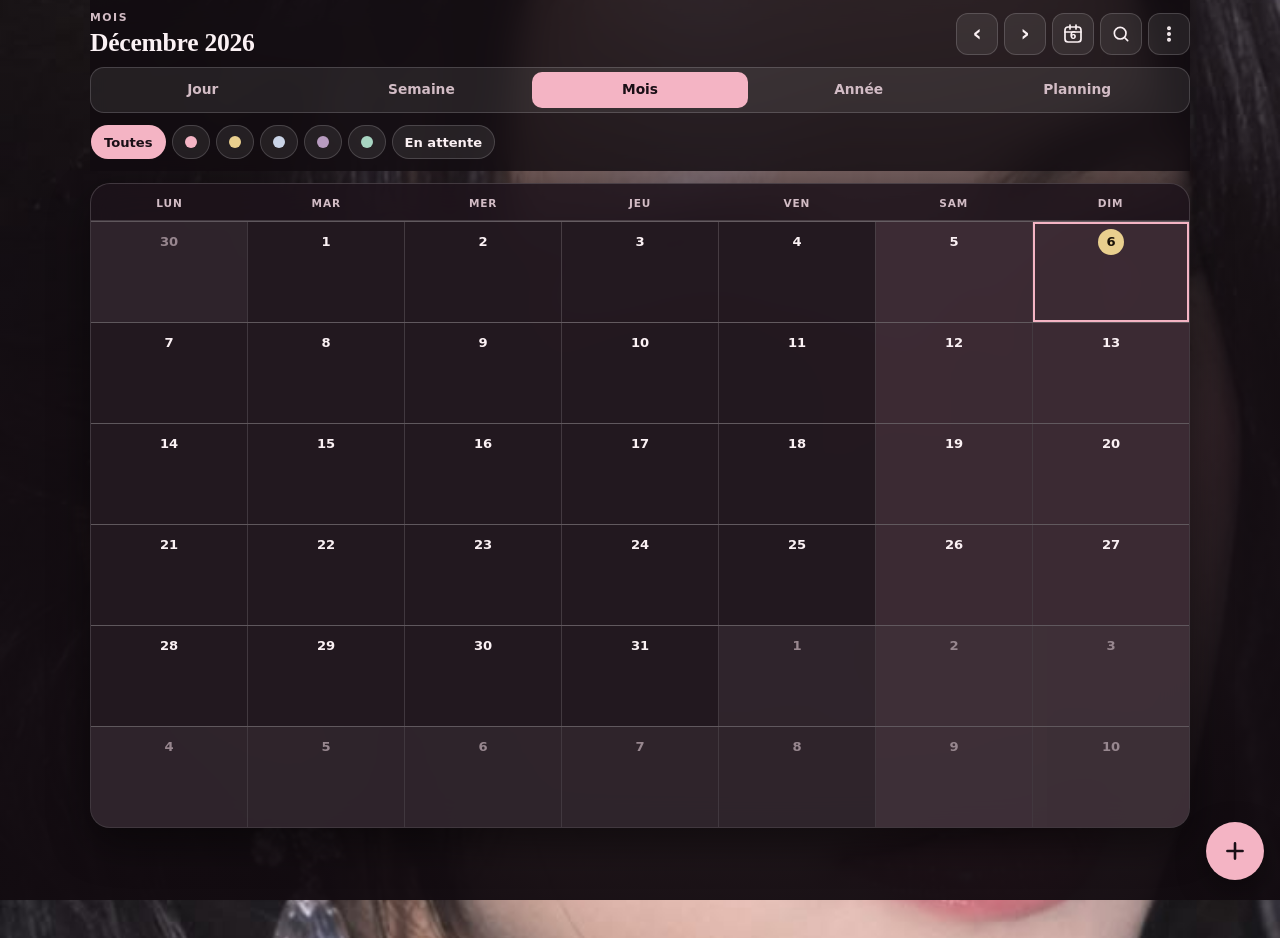
==== commit b90a7530: "Calendrier : corrections de logique et d'affichage Logique - Import .ics : un rappel (VALARM) ne cou" ====
--- a/calendrier/index.html
+++ b/calendrier/index.html
@@ -5,356 +5,7 @@
 <meta name="viewport" content="width=device-width, initial-scale=1, viewport-fit=cover">
 <meta name="claude:viewport-fit-sides" content="cover">
 <title>Calendrier Mensuel</title>
-<style>
-:root {
-  --bg: #120b10; --surface: rgba(30, 19, 27, 0.86); --surface-2: rgba(255, 255, 255, 0.08);
-  --fg: #fbf1f4; --muted: #d2bcc5; --placeholder: #b59fa9; --line: rgba(255, 255, 255, 0.16);
-  --accent: #f4b4c4; --accent-fg: #1a0f16; --accent-soft: rgba(244, 180, 196, 0.18);
-  --today: #e9cf8e; --today-fg: #1a1208; --shadow: 0 16px 40px rgba(0, 0, 0, 0.45);
-  --ring: 0 0 0 3px rgba(244, 180, 196, 0.45); --photo: url("[data-uri]");
-  color-scheme: dark;
-}
-:root[data-palette="oled"] {
-  --bg: #000; --surface: rgba(14, 14, 16, 0.94); --surface-2: rgba(255, 255, 255, 0.06);
-  --fg: #f2f2f4; --muted: #b4b4bb; --placeholder: #9b9ba3; --line: rgba(255, 255, 255, 0.12);
-  --accent: #e8e8ee; --accent-fg: #000; --accent-soft: rgba(232, 232, 238, 0.14);
-  --today: #ffd479; --today-fg: #1a1100; --photo: none;
-}
-:root[data-palette="mocha"] {
-  --bg: #1e1e2e; --surface: rgba(40, 40, 60, 0.94); --surface-2: rgba(205, 214, 244, 0.07);
-  --fg: #cdd6f4; --muted: #b4bcd9; --placeholder: #9399b2; --line: rgba(205, 214, 244, 0.14);
-  --accent: #cba6f7; --accent-fg: #1e1e2e; --accent-soft: rgba(203, 166, 247, 0.18);
-  --today: #f9e2af; --today-fg: #1e1e2e; --photo: none;
-}
-:root[data-palette="neon"] {
-  --bg: #07060f; --surface: rgba(18, 12, 36, 0.92); --surface-2: rgba(0, 240, 255, 0.06);
-  --fg: #f5f3ff; --muted: #b7a9e6; --placeholder: #9d90d4; --line: rgba(0, 240, 255, 0.22);
-  --accent: #ff2bd6; --accent-fg: #120015; --accent-soft: rgba(255, 43, 214, 0.18);
-  --today: #00f0ff; --today-fg: #001014; --photo: none; --ring: 0 0 0 3px rgba(0, 240, 255, 0.5);
-}
-*, *::before, *::after { box-sizing: border-box; }
-[hidden] { display: none !important; }
-html { background: var(--bg); overflow-x: hidden; }
-body {
-  margin: 0; min-height: 100%; background-color: var(--bg);
-  background-image: linear-gradient(180deg, rgba(18, 11, 16, 0.30) 0%, rgba(18, 11, 16, 0.82) 40%, rgba(18, 11, 16, 0.96) 100%), var(--photo);
-  background-size: cover; background-position: center 18%; background-repeat: no-repeat; background-attachment: fixed;
-  color: var(--fg); font-family: "Inter", system-ui, -apple-system, "Segoe UI", Roboto, sans-serif; font-size: 15px; line-height: 1.45;
-  overflow-x: hidden;
-  padding-left: max(14px, env(safe-area-inset-left, 0px)); padding-right: max(14px, env(safe-area-inset-right, 0px));
-  padding-bottom: calc(110px + env(safe-area-inset-bottom, 0px));
-}
-:root[data-palette="oled"] body, :root[data-palette="mocha"] body, :root[data-palette="neon"] body { background-image: none; }
-body::before { content: ""; position: fixed; inset: 0 0 auto; height: env(safe-area-inset-top, 0px); z-index: 10; background: var(--bg); }
-button { font: inherit; color: inherit; cursor: pointer; }
-input, textarea, select { max-width: 100%; }
-input::placeholder, textarea::placeholder { color: var(--placeholder); opacity: 1; }
-:focus-visible { outline: none; box-shadow: var(--ring); border-radius: 10px; }
-h1, h2, h3, p { margin: 0; }
-svg.i { width: 20px; height: 20px; fill: none; stroke: currentColor; stroke-width: 2; stroke-linecap: round; stroke-linejoin: round; flex: none; }
-.visually-hidden { position: absolute; width: 1px; height: 1px; overflow: hidden; clip: rect(0 0 0 0); white-space: nowrap; }
-.app { max-width: 1100px; margin: 0 auto; display: grid; gap: 12px; min-width: 0; }
-
-/* En-tête */
-.top { position: sticky; top: env(safe-area-inset-top, 0px); z-index: 5; display: grid; gap: 10px; padding: 10px 0 8px; min-width: 0; background: color-mix(in srgb, var(--bg) 82%, transparent); -webkit-backdrop-filter: blur(14px); backdrop-filter: blur(14px); }
-.bar { display: grid; grid-template-columns: minmax(0, 1fr) auto; align-items: center; gap: 10px; min-width: 0; }
-.titles { min-width: 0; }
-.eyebrow { font-size: 0.68rem; letter-spacing: 0.14em; text-transform: uppercase; color: var(--muted); font-weight: 600; }
-.titles h1 { font-family: "Playfair Display", Georgia, "Times New Roman", serif; font-weight: 600; font-size: clamp(1.15rem, 4.6vw, 1.6rem); letter-spacing: -0.01em; line-height: 1.15; margin-top: 2px; overflow-wrap: anywhere; text-wrap: balance; }
-.actions { display: flex; gap: 6px; flex: none; }
-.controls { display: grid; grid-template-columns: minmax(0, 1fr) auto; align-items: center; gap: 8px; min-width: 0; }
-.btn { min-height: 42px; padding: 0 14px; border-radius: 12px; background: var(--surface-2); border: 1px solid var(--line); color: var(--fg); font-weight: 600; white-space: nowrap; display: inline-flex; align-items: center; justify-content: center; gap: 6px; -webkit-tap-highlight-color: transparent; }
-.btn.icon { width: 42px; padding: 0; }
-.btn.primary { background: var(--accent); border-color: transparent; color: var(--accent-fg); }
-.btn.danger { color: var(--today); }
-.btn.small { min-height: 34px; padding: 0 10px; font-size: 0.82rem; }
-.btn:hover { border-color: var(--accent); }
-.nav-arrow { font-size: 1.4rem; line-height: 1; }
-.seg { display: grid; grid-template-columns: repeat(5, minmax(0, 1fr)); gap: 3px; padding: 4px; border-radius: 14px; background: var(--surface-2); border: 1px solid var(--line); min-width: 0; }
-.seg button { min-height: 36px; border: 0; border-radius: 10px; background: transparent; color: var(--muted); font-weight: 600; font-size: 0.86rem; padding: 0 2px; -webkit-tap-highlight-color: transparent; }
-.seg button[aria-selected="true"] { background: var(--accent); color: var(--accent-fg); }
-.filters { display: flex; gap: 6px; overflow-x: auto; padding: 2px 1px 4px; scrollbar-width: none; }
-.filters::-webkit-scrollbar { display: none; }
-.fchip { flex: none; min-height: 34px; padding: 0 12px; border-radius: 999px; border: 1px solid var(--line); background: var(--surface-2); color: var(--fg); font-size: 0.82rem; font-weight: 600; display: inline-flex; align-items: center; gap: 6px; white-space: nowrap; }
-.fchip i { width: 12px; height: 12px; border-radius: 50%; display: inline-block; }
-.fchip[aria-pressed="true"] { background: var(--accent); color: var(--accent-fg); border-color: transparent; }
-
-.panel { background: var(--surface); border: 1px solid var(--line); border-radius: 20px; box-shadow: var(--shadow); -webkit-backdrop-filter: blur(16px); backdrop-filter: blur(16px); min-width: 0; overflow: hidden; }
-.enter { animation: enter 0.28s ease both; }
-@keyframes enter { from { opacity: 0; transform: translateY(6px); } to { opacity: 1; transform: none; } }
-
-/* Mois */
-.dow { display: grid; grid-template-columns: repeat(7, minmax(0, 1fr)); text-align: center; font-size: 0.66rem; letter-spacing: 0.08em; text-transform: uppercase; color: var(--muted); padding: 12px 0 8px; font-weight: 600; }
-.month-grid { display: grid; grid-template-columns: repeat(7, minmax(0, 1fr)); gap: 1px; background: var(--line); border-top: 1px solid var(--line); }
-.cell { background: var(--surface); min-height: 58px; padding: 5px 3px 4px; border: 0; text-align: left; display: flex; flex-direction: column; align-items: stretch; gap: 3px; min-width: 0; color: var(--fg); font-variant-numeric: tabular-nums; overflow: hidden; border-radius: 0; }
-.cell.we { background: color-mix(in srgb, var(--surface) 88%, var(--accent)); }
-.cell.out { color: var(--muted); opacity: 0.6; }
-.cell .n { align-self: center; width: 26px; height: 26px; border-radius: 50%; display: grid; place-items: center; font-size: 0.82rem; font-weight: 600; }
-.cell.today .n { background: var(--today); color: var(--today-fg); }
-.cell.sel { box-shadow: inset 0 0 0 2px var(--accent); }
-.chips-wrap { display: none; flex-direction: column; gap: 3px; min-width: 0; }
-.chip { display: block; font-size: 0.68rem; line-height: 1.35; padding: 2px 5px; border-radius: 6px; color: #1a1020; white-space: nowrap; overflow: hidden; text-overflow: ellipsis; min-width: 0; font-weight: 600; }
-.tchip { font-size: 0.66rem; color: var(--muted); padding-left: 2px; white-space: nowrap; }
-.more { font-size: 0.66rem; color: var(--muted); padding-left: 2px; }
-.dots { display: flex; gap: 3px; justify-content: center; flex-wrap: wrap; }
-.dots i { width: 6px; height: 6px; border-radius: 50%; }
-.dots i.t { border-radius: 2px; background: transparent; border: 1.5px solid var(--muted); }
-@media (min-width: 560px) { .cell { min-height: 100px; padding: 7px 5px; } .chips-wrap { display: flex; } .dots { display: none; } }
-
-/* Semaine */
-.week { display: grid; grid-template-columns: minmax(0, 1fr); }
-.wday { display: flex; flex-direction: column; gap: 8px; padding: 12px; min-width: 0; border-top: 1px solid var(--line); cursor: pointer; }
-.wday:first-child { border-top: 0; }
-.wday.sel { box-shadow: inset 0 0 0 2px var(--accent); }
-.wday-h { display: flex; align-items: baseline; gap: 10px; background: none; border: 0; padding: 2px 0; text-align: left; color: var(--fg); }
-.wday-h .wn { font-size: 0.7rem; text-transform: uppercase; letter-spacing: 0.1em; color: var(--muted); font-weight: 600; }
-.wday-h .wd { font-size: 1.1rem; font-weight: 650; font-variant-numeric: tabular-nums; }
-.wday.today .wd, .wday.today .wn { color: var(--accent); }
-.wempty { font-size: 0.84rem; color: var(--muted); }
-.ev { display: block; width: 100%; text-align: left; color: #1a1020; border: 0; border-radius: 12px; padding: 8px 10px; min-width: 0; font-size: 0.82rem; line-height: 1.3; -webkit-tap-highlight-color: transparent; }
-.ev b { display: block; font-weight: 650; overflow-wrap: anywhere; }
-.ev small { display: block; opacity: 0.8; font-variant-numeric: tabular-nums; overflow-wrap: anywhere; }
-@media (min-width: 760px) {
-  .week { grid-template-columns: repeat(7, minmax(0, 1fr)); }
-  .wday { border-top: 0; border-left: 1px solid var(--line); padding: 14px 10px; }
-  .wday:first-child { border-left: 0; }
-  .wday.today { background: var(--accent-soft); }
-}
-
-/* Bilan */
-.stats { display: grid; gap: 14px; padding: 16px; border-top: 1px solid var(--line); }
-.stats h3 { font-size: 0.95rem; font-weight: 650; }
-.stats-row { display: grid; grid-template-columns: auto minmax(0, 1fr); gap: 16px; align-items: center; }
-.ring { width: 96px; height: 96px; border-radius: 50%; display: grid; place-items: center; position: relative; }
-.ring::after { content: ""; position: absolute; inset: 14px; border-radius: 50%; background: var(--surface); }
-.ring span { position: relative; z-index: 1; font-weight: 700; font-size: 0.95rem; font-variant-numeric: tabular-nums; }
-.legend { display: grid; gap: 6px; font-size: 0.85rem; min-width: 0; }
-.legend div { display: flex; align-items: center; gap: 8px; min-width: 0; }
-.legend i { width: 12px; height: 12px; border-radius: 4px; flex: none; }
-.legend em { margin-left: auto; font-style: normal; color: var(--muted); font-variant-numeric: tabular-nums; white-space: nowrap; }
-.kpis { display: grid; grid-template-columns: repeat(3, minmax(0, 1fr)); gap: 8px; }
-.kpi { padding: 10px; border-radius: 14px; background: var(--surface-2); display: grid; gap: 2px; min-width: 0; }
-.kpi b { font-size: 1.1rem; font-variant-numeric: tabular-nums; }
-.kpi span { font-size: 0.74rem; color: var(--muted); }
-.bar-track { height: 10px; border-radius: 999px; background: var(--surface-2); overflow: hidden; }
-.bar-fill { height: 100%; border-radius: 999px; background: var(--accent); transition: width 0.4s ease; }
-
-/* Tâches */
-.tasks { border-bottom: 1px solid var(--line); min-width: 0; }
-.tasks > summary { list-style: none; display: flex; align-items: center; justify-content: space-between; gap: 10px; padding: 12px 16px; min-height: 48px; cursor: pointer; }
-.tasks > summary::-webkit-details-marker { display: none; }
-.tasks > summary h3 { font-size: 0.95rem; font-weight: 650; display: flex; align-items: center; gap: 8px; }
-.tasks > summary .meta { font-size: 0.82rem; color: var(--muted); font-variant-numeric: tabular-nums; }
-.chev { color: var(--muted); transition: transform 0.2s ease; width: 16px; height: 16px; }
-.tasks[open] .chev { transform: rotate(180deg); }
-.tasks-body { padding: 0 16px 14px; display: grid; gap: 10px; }
-.task-form { display: grid; grid-template-columns: minmax(0, 1fr) auto; gap: 8px; }
-.task-tools { display: flex; justify-content: space-between; align-items: center; gap: 8px; flex-wrap: wrap; }
-.task-list { display: grid; gap: 6px; }
-.twrap { display: grid; gap: 6px; min-width: 0; }
-.task { display: flex; align-items: center; gap: 10px; padding: 8px 8px 8px 10px; border-radius: 14px; background: var(--surface-2); min-width: 0; transition: background 0.2s ease, opacity 0.25s ease, transform 0.2s ease; touch-action: none; user-select: none; -webkit-user-select: none; }
-.task.done { opacity: 0.72; }
-.task.dragging { opacity: 0.4; }
-.check { width: 24px; height: 24px; flex: none; border-radius: 8px; border: 2px solid var(--muted); background: transparent; padding: 0; display: grid; place-items: center; transition: background 0.2s ease, border-color 0.2s ease, transform 0.2s ease; }
-.check[aria-pressed="true"] { background: var(--accent); border-color: var(--accent); }
-.check[aria-pressed="true"]::after { content: ""; width: 6px; height: 11px; border: solid var(--accent-fg); border-width: 0 2.5px 2.5px 0; transform: rotate(45deg) translate(-1px, -1px); animation: tick 0.25s ease; }
-.check:active { transform: scale(0.9); }
-@keyframes tick { from { transform: rotate(45deg) scale(0.2); } to { transform: rotate(45deg) translate(-1px, -1px); } }
-.ttl { position: relative; flex: 1; min-width: 0; overflow-wrap: anywhere; font-size: 0.92rem; text-align: left; background: none; border: 0; padding: 0; color: var(--fg); }
-.ttl::after { content: ""; position: absolute; left: 0; right: 0; top: 50%; height: 2px; background: currentColor; transform: scaleX(0); transform-origin: left center; transition: transform 0.3s ease; }
-.task.done .ttl { color: var(--muted); }
-.task.done .ttl::after { transform: scaleX(1); }
-.prog { font-size: 0.74rem; color: var(--muted); font-variant-numeric: tabular-nums; white-space: nowrap; }
-.rep { font-size: 0.72rem; color: var(--muted); white-space: nowrap; }
-.tbtn { flex: none; min-height: 34px; padding: 0 8px; border-radius: 10px; background: none; border: 1px solid var(--line); color: var(--muted); font-size: 0.78rem; font-weight: 600; white-space: nowrap; }
-.tbtn:hover { color: var(--fg); border-color: var(--accent); }
-.x { flex: none; min-width: 34px; min-height: 34px; background: none; border: 0; color: var(--muted); font-size: 1.3rem; line-height: 1; padding: 0; border-radius: 10px; }
-.x:hover { color: var(--today); }
-.tasks-empty { font-size: 0.84rem; color: var(--muted); }
-.wtasks { display: grid; gap: 6px; }
-.wtasks .task { padding: 6px 6px 6px 8px; }
-.subs { margin: 0 0 0 34px; display: grid; gap: 6px; }
-.sub { display: flex; align-items: center; gap: 8px; min-width: 0; font-size: 0.88rem; }
-.sub .ttl { font-size: 0.88rem; }
-.sub.done .ttl { color: var(--muted); }
-.sub.done .ttl::after { transform: scaleX(1); }
-.sub .check { width: 20px; height: 20px; border-radius: 6px; }
-.sub .check[aria-pressed="true"]::after { width: 5px; height: 9px; }
-.sub-form { display: grid; grid-template-columns: minmax(0, 1fr) auto; gap: 6px; }
-.sub-form input { min-height: 38px; font-size: 16px; padding: 6px 10px; }
-.tnote { margin: 0 0 0 34px; }
-.tnote textarea { min-height: 56px; font-size: 16px; }
-
-/* Jour */
-.day-head { display: grid; grid-template-columns: minmax(0, 1fr) auto auto; align-items: center; gap: 8px; padding: 12px 16px; border-bottom: 1px solid var(--line); }
-.day-head .count { font-size: 0.84rem; color: var(--muted); }
-.banner { margin: 12px 16px 0; padding: 10px 14px; border-radius: 14px; background: var(--accent-soft); font-size: 0.88rem; display: flex; justify-content: space-between; gap: 8px; min-width: 0; }
-.banner span { overflow-wrap: anywhere; min-width: 0; }
-.banner b { white-space: nowrap; font-variant-numeric: tabular-nums; }
-.allday { display: flex; flex-wrap: wrap; gap: 6px; padding: 10px 16px; border-bottom: 1px solid var(--line); }
-.allday .ev { width: auto; max-width: 100%; padding: 5px 10px; }
-.tl-wrap { max-height: 60vh; overflow-y: auto; -webkit-overflow-scrolling: touch; position: relative; }
-.tl { display: grid; grid-template-columns: 50px minmax(0, 1fr); }
-.hours { position: relative; height: 1440px; }
-.hours span { position: absolute; left: 0; right: 6px; transform: translateY(-50%); text-align: right; font-size: 0.7rem; color: var(--muted); font-variant-numeric: tabular-nums; }
-.slots { position: relative; height: 1440px; min-width: 0; }
-.slot { position: absolute; left: 0; right: 0; height: 60px; background: none; border: 0; border-top: 1px solid var(--line); padding: 0; margin: 0; border-radius: 0; }
-.slot:hover, .slot:focus-visible { background: var(--accent-soft); }
-.evb { position: absolute; z-index: 2; color: #1a1020; border: 0; border-radius: 10px; padding: 0; text-align: left; overflow: hidden; min-width: 0; font-size: 0.78rem; line-height: 1.25; box-shadow: 0 2px 8px rgba(0, 0, 0, 0.18); display: flex; flex-direction: column; touch-action: none; user-select: none; -webkit-user-select: none; }
-.evb.lift { box-shadow: 0 10px 24px rgba(0, 0, 0, 0.45); z-index: 4; opacity: 0.92; }
-.evb .buf { flex: none; background: repeating-linear-gradient(135deg, rgba(0, 0, 0, 0.18) 0 4px, rgba(0, 0, 0, 0.06) 4px 8px); font-size: 0.66rem; color: rgba(0, 0, 0, 0.65); overflow: hidden; white-space: nowrap; padding: 0 6px; display: flex; align-items: center; }
-.evb .main { flex: 1; min-height: 0; padding: 5px 7px; overflow: hidden; }
-.evb b { display: block; font-weight: 650; overflow: hidden; text-overflow: ellipsis; white-space: nowrap; }
-.evb small { display: block; opacity: 0.8; font-variant-numeric: tabular-nums; overflow: hidden; text-overflow: ellipsis; white-space: nowrap; }
-.grip { position: absolute; left: 0; right: 0; bottom: 0; height: 16px; cursor: ns-resize; display: grid; place-items: center; }
-.grip::after { content: ""; width: 28px; height: 4px; border-radius: 4px; background: rgba(0, 0, 0, 0.35); }
-.ghost { position: fixed; z-index: 20; pointer-events: none; padding: 8px 12px; border-radius: 12px; background: var(--accent); color: var(--accent-fg); font-weight: 650; font-size: 0.85rem; box-shadow: 0 10px 24px rgba(0, 0, 0, 0.4); max-width: 60vw; white-space: nowrap; overflow: hidden; text-overflow: ellipsis; transform: translate(-50%, -120%); }
-.now { position: absolute; left: 0; right: 0; height: 2px; background: var(--today); z-index: 3; pointer-events: none; box-shadow: 0 0 10px rgba(233, 207, 142, 0.6); }
-.now::before { content: ""; position: absolute; left: -5px; top: -4px; width: 10px; height: 10px; border-radius: 50%; background: var(--today); box-shadow: 0 0 0 3px rgba(233, 207, 142, 0.25); }
-.now-label { position: absolute; right: 6px; top: -20px; font-size: 0.68rem; font-weight: 700; color: var(--today); font-variant-numeric: tabular-nums; }
-
-/* Programme */
-.agenda { padding: 12px 16px 18px; display: grid; gap: 14px; }
-.ag-day { display: grid; gap: 6px; min-width: 0; }
-.ag-h { background: none; border: 0; padding: 0; text-align: left; font-size: 0.8rem; font-weight: 650; color: var(--muted); text-transform: uppercase; letter-spacing: 0.06em; }
-.ag-h.today { color: var(--accent); }
-.ag-task { font-size: 0.88rem; color: var(--muted); padding: 7px 10px; border-radius: 10px; background: var(--surface-2); text-align: left; border: 0; }
-.cal-vis { display: flex; flex-wrap: wrap; gap: 8px; }
-.wc-list { display: grid; gap: 6px; }
-.wc-row { display: flex; align-items: center; gap: 10px; padding: 8px 10px; border-radius: 12px; background: var(--surface-2); font-size: 0.9rem; min-width: 0; }
-.wc-row span { flex: 1; min-width: 0; overflow-wrap: anywhere; }
-.wc-row b { font-variant-numeric: tabular-nums; }
-.cal-vis .opt { display: inline-flex; align-items: center; gap: 6px; }
-.cal-vis .opt i { width: 12px; height: 12px; border-radius: 50%; display: inline-block; }
-.cal-vis .opt[aria-pressed="false"] { opacity: 0.45; }
-
-/* Barres multi-jours, zones ouvrées, création par glissement, vue 3 jours */
-.month-wrap { border-top: 1px solid var(--line); }
-.mbars { display: grid; grid-template-columns: repeat(7, minmax(0, 1fr)); grid-auto-rows: 18px; gap: 2px; padding: 3px 2px; background: var(--surface); }
-.mbar { font-size: 0.66rem; font-weight: 600; color: #1a1020; border: 0; border-radius: 5px; padding: 0 5px; line-height: 18px; white-space: nowrap; overflow: hidden; text-overflow: ellipsis; text-align: left; min-width: 0; }
-.off { position: absolute; left: 0; right: 0; background: rgba(0, 0, 0, 0.16); pointer-events: none; z-index: 0; }
-.dcreate { position: absolute; left: 4px; right: 4px; z-index: 5; border-radius: 10px; background: var(--accent-soft); border: 2px solid var(--accent); pointer-events: none; }
-@media (min-width: 760px) { .week.span3 { grid-template-columns: repeat(3, minmax(0, 1fr)); } }
-
-/* Année */
-.year-scroll { overflow-x: auto; padding: 14px 16px 18px; -webkit-overflow-scrolling: touch; }
-.year-grid { display: grid; grid-template-rows: repeat(7, 13px); grid-auto-flow: column; grid-auto-columns: 13px; gap: 3px; width: max-content; }
-.yd { width: 13px; height: 13px; border-radius: 3px; border: 0; padding: 0; background: var(--surface-2); }
-.yd.empty { visibility: hidden; }
-.yd.today { box-shadow: 0 0 0 2px var(--today); }
-.yd.sel { box-shadow: 0 0 0 2px var(--fg); }
-.year-legend { display: flex; align-items: center; gap: 6px; font-size: 0.74rem; color: var(--muted); padding: 0 16px 14px; flex-wrap: wrap; }
-.year-legend i { width: 11px; height: 11px; border-radius: 3px; display: inline-block; }
-
-/* Pomodoro */
-.pomo { position: fixed; left: max(12px, env(safe-area-inset-left, 0px)); right: max(12px, env(safe-area-inset-right, 0px)); bottom: calc(92px + env(safe-area-inset-bottom, 0px)); max-width: 520px; margin: 0 auto; z-index: 7; background: var(--surface); border: 1px solid var(--line); border-radius: 18px; box-shadow: var(--shadow); padding: 12px 14px; display: grid; gap: 8px; -webkit-backdrop-filter: blur(16px); backdrop-filter: blur(16px); }
-.pomo-top { display: flex; align-items: center; gap: 10px; min-width: 0; }
-.pomo-top .ttl { font-weight: 650; }
-.pomo-time { font-variant-numeric: tabular-nums; font-size: 1.4rem; font-weight: 700; flex: none; }
-.pomo-time.break { color: var(--today); }
-.pomo-bar { height: 6px; border-radius: 999px; background: var(--surface-2); overflow: hidden; }
-.pomo-bar div { height: 100%; background: var(--accent); transition: width 0.9s linear; }
-.pomo-btns { display: flex; gap: 6px; flex-wrap: wrap; }
-
-.fab { position: fixed; right: max(16px, env(safe-area-inset-right, 0px)); bottom: max(20px, env(safe-area-inset-bottom, 0px)); width: 58px; height: 58px; border-radius: 50%; border: 0; background: var(--accent); color: var(--accent-fg); box-shadow: 0 10px 30px rgba(0, 0, 0, 0.35); z-index: 6; display: grid; place-items: center; transition: transform 0.2s ease; }
-.fab:active { transform: scale(0.94); }
-.fab svg.i { width: 26px; height: 26px; stroke-width: 2.4; }
-
-.snack { position: fixed; left: max(16px, env(safe-area-inset-left, 0px)); right: max(16px, env(safe-area-inset-right, 0px)); bottom: calc(160px + env(safe-area-inset-bottom, 0px)); max-width: 480px; margin: 0 auto; z-index: 8; display: flex; align-items: center; gap: 12px; padding: 10px 10px 10px 16px; border-radius: 14px; background: var(--fg); color: var(--bg); box-shadow: var(--shadow); font-size: 0.9rem; animation: enter 0.25s ease both; }
-.snack span { flex: 1; min-width: 0; overflow-wrap: anywhere; }
-.snack button { min-height: 36px; padding: 0 12px; border-radius: 10px; border: 0; background: var(--accent); color: var(--accent-fg); font-weight: 700; }
-
-/* Feuilles : on les ferme en les faisant glisser vers le bas. Pas d'animation de remplissage, pour ne pas bloquer le geste. */
-.sheet { border: 0; padding: 0; background: var(--surface); color: var(--fg); width: min(560px, 100%); max-width: 100%; max-height: 90vh; inset: auto 0 0 0; margin: 0 auto; border-radius: 24px 24px 0 0; box-shadow: var(--shadow); -webkit-backdrop-filter: blur(20px); backdrop-filter: blur(20px); overflow-x: hidden; overflow-y: auto; transition: transform 0.25s ease; }
-.sheet[open] { animation: rise 0.28s ease; }
-@keyframes rise { from { opacity: 0; } to { opacity: 1; } }
-.sheet::backdrop { background: rgba(5, 3, 6, 0.6); }
-@media (min-width: 600px) { .sheet { inset: 0; margin: auto; border-radius: 24px; max-height: 88vh; } }
-.sheet-form { display: grid; grid-template-columns: minmax(0, 1fr); gap: 10px; padding: 8px 16px calc(16px + env(safe-area-inset-bottom, 0px)); min-width: 0; }
-.grab { width: 44px; height: 5px; border-radius: 4px; background: var(--muted); opacity: 0.6; margin: 0 auto; }
-.sheet-head { display: flex; justify-content: space-between; align-items: center; gap: 10px; }
-.sheet-head h2 { font-size: 1.1rem; font-weight: 650; font-family: "Playfair Display", Georgia, serif; }
-.sheet-head .btn.icon { min-height: 40px; width: 40px; }
-.field { display: grid; grid-template-columns: minmax(0, 1fr); gap: 5px; font-size: 0.78rem; color: var(--muted); min-width: 0; border: 0; padding: 0; margin: 0; }
-.field legend { padding: 0; margin-bottom: 5px; }
-input[type="text"], input[type="search"], textarea { font: inherit; font-size: 16px; color: var(--fg); background: var(--surface-2); border: 1px solid var(--line); border-radius: 12px; padding: 9px 12px; min-height: 44px; width: 100%; min-width: 0; -webkit-appearance: none; appearance: none; }
-input:focus-visible, textarea:focus-visible { outline: none; border-color: var(--accent); box-shadow: var(--ring); }
-textarea { resize: vertical; min-height: 64px; }
-.grid2 { display: grid; grid-template-columns: repeat(2, minmax(0, 1fr)); gap: 10px; min-width: 0; }
-.switch-row { display: flex; justify-content: space-between; align-items: center; gap: 12px; min-height: 44px; font-size: 0.95rem; color: var(--fg); }
-.switch { -webkit-appearance: none; appearance: none; width: 48px; height: 28px; border-radius: 999px; background: var(--surface-2); border: 1px solid var(--line); position: relative; margin: 0; cursor: pointer; flex: none; transition: background 0.2s ease, border-color 0.2s ease; }
-.switch::before { content: ""; position: absolute; top: 3px; left: 3px; width: 20px; height: 20px; border-radius: 50%; background: var(--muted); transition: transform 0.2s ease, background 0.2s ease; }
-.switch:checked { background: var(--accent); border-color: var(--accent); }
-.switch:checked::before { transform: translateX(20px); background: var(--accent-fg); }
-.switch:focus-visible { outline: none; box-shadow: var(--ring); }
-.swatches { display: flex; gap: 12px; flex-wrap: wrap; }
-.swatch { position: relative; cursor: pointer; }
-.swatch input { position: absolute; opacity: 0; width: 1px; height: 1px; margin: 0; }
-.swatch .sw { display: block; width: 34px; height: 34px; border-radius: 50%; box-shadow: inset 0 0 0 1px rgba(0, 0, 0, 0.12); transition: box-shadow 0.2s ease; }
-.swatch input:checked + .sw { box-shadow: 0 0 0 3px var(--surface), 0 0 0 5px var(--fg); }
-.swatch input:focus-visible + .sw { box-shadow: 0 0 0 3px var(--surface), 0 0 0 6px var(--accent); }
-.nlp { border: 1px dashed var(--line); border-radius: 14px; padding: 10px; display: grid; gap: 6px; }
-.nlp input { background: transparent; border: 0; min-height: 36px; padding: 4px 2px; }
-.nlp input:focus-visible { box-shadow: none; }
-.rich { font-size: 0.9rem; color: var(--fg); display: grid; gap: 6px; overflow-wrap: anywhere; }
-.rich p { margin: 0; }
-.rich ul { margin: 0; padding-left: 20px; }
-.rich a { color: var(--accent); text-decoration: underline; text-underline-offset: 3px; }
-.rich strong { font-weight: 700; }
-.status { font-size: 0.84rem; min-height: 1.2em; color: var(--accent); }
-.status.error { color: var(--today); }
-.sheet-actions { display: flex; gap: 8px; align-items: center; flex-wrap: wrap; }
-.sheet-actions .spacer { flex: 1; }
-.sheet-actions .btn.primary { padding: 0 20px; }
-.drawer-body { padding: 4px 16px 18px; display: grid; gap: 12px; }
-.drawer-body .events, .drawer-body .task-list { display: grid; gap: 6px; }
-.drawer-body .empty { font-size: 0.86rem; color: var(--muted); }
-.drawer-actions { display: grid; grid-template-columns: minmax(0, 1fr) minmax(0, 1fr); gap: 8px; }
-.search-body { padding: 4px 16px 18px; display: grid; gap: 10px; }
-.results { display: grid; gap: 6px; }
-.result { display: grid; gap: 2px; text-align: left; padding: 10px 12px; border-radius: 12px; background: var(--surface-2); border: 1px solid var(--line); color: var(--fg); min-width: 0; }
-.result b { font-weight: 650; overflow-wrap: anywhere; }
-.result small { color: var(--muted); font-size: 0.8rem; overflow-wrap: anywhere; }
-.hint { font-size: 0.82rem; color: var(--muted); }
-.menu-list { display: grid; gap: 10px; padding: 4px 16px 18px; }
-.menu-list .btn { justify-content: flex-start; min-height: 48px; }
-.menu-title { font-size: 0.78rem; text-transform: uppercase; letter-spacing: 0.1em; color: var(--muted); font-weight: 600; margin-top: 4px; }
-.theme-grid { display: grid; grid-template-columns: repeat(2, minmax(0, 1fr)); gap: 8px; }
-.theme-grid .btn[aria-pressed="true"] { border-color: var(--accent); box-shadow: inset 0 0 0 1px var(--accent); }
-.ics-area { width: 100%; min-height: 160px; font-family: ui-monospace, Menlo, Consolas, monospace; font-size: 12px; }
-.file-btn { position: relative; overflow: hidden; }
-.file-btn input { position: absolute; inset: 0; opacity: 0; cursor: pointer; width: 100%; height: 100%; }
-
-/* Sélecteurs thématisés */
-.pick { width: 100%; min-height: 44px; text-align: left; padding: 9px 12px; border-radius: 12px; background: var(--surface-2); border: 1px solid var(--line); color: var(--fg); font-size: 16px; font-weight: 600; font-variant-numeric: tabular-nums; }
-.pick:hover { border-color: var(--accent); }
-.opts { display: flex; flex-wrap: wrap; gap: 6px; margin-top: 4px; }
-.opt { min-height: 36px; padding: 0 12px; border-radius: 999px; border: 1px solid var(--line); background: var(--surface-2); color: var(--fg); font-size: 0.85rem; font-weight: 600; }
-.opt[aria-pressed="true"] { background: var(--accent); color: var(--accent-fg); border-color: transparent; }
-.preview { font-family: "Playfair Display", Georgia, serif; font-size: 2.6rem; text-align: center; color: var(--accent); font-variant-numeric: tabular-nums; padding: 4px 0; }
-.pgrid { display: grid; grid-template-columns: repeat(6, minmax(0, 1fr)); gap: 6px; }
-.pgrid.mins { grid-template-columns: repeat(4, minmax(0, 1fr)); }
-.pgrid button { min-height: 40px; border-radius: 12px; border: 1px solid var(--line); background: var(--surface-2); color: var(--fg); font-weight: 600; font-variant-numeric: tabular-nums; }
-.pgrid button[aria-pressed="true"] { background: var(--accent); color: var(--accent-fg); border-color: transparent; }
-.cal-head { display: grid; grid-template-columns: 42px minmax(0, 1fr) 42px; align-items: center; gap: 8px; text-align: center; font-weight: 650; }
-.cal-grid { display: grid; grid-template-columns: repeat(7, minmax(0, 1fr)); gap: 4px; text-align: center; }
-.cal-grid .dn { font-size: 0.66rem; text-transform: uppercase; letter-spacing: 0.08em; color: var(--muted); padding: 4px 0; font-weight: 600; }
-.cal-grid button { min-height: 40px; border-radius: 50%; border: 0; background: transparent; color: var(--fg); font-weight: 600; font-variant-numeric: tabular-nums; padding: 0; }
-.cal-grid button.out { opacity: 0.35; }
-.cal-grid button.today { box-shadow: inset 0 0 0 1.5px var(--today); }
-.cal-grid button[aria-pressed="true"] { background: var(--accent); color: var(--accent-fg); }
-.pick-actions { display: flex; justify-content: space-between; align-items: center; gap: 8px; }
-.pick-sec { font-size: 0.78rem; text-transform: uppercase; letter-spacing: 0.1em; color: var(--muted); font-weight: 600; }
-.copy-row { display: grid; grid-template-columns: minmax(0, 1fr) auto; gap: 8px; }
-@media (max-width: 420px) {
-  .grid2 { grid-template-columns: repeat(2, minmax(0, 1fr)); gap: 8px; }
-  .seg button { font-size: 0.8rem; }
-  .btn { padding: 0 12px; }
-  .subs, .tnote { margin-left: 30px; }
-  .kpis { grid-template-columns: repeat(2, minmax(0, 1fr)); }
-}
-@media (prefers-reduced-motion: reduce) { *, *::before, *::after { animation: none !important; transition: none !important; } }
-</style>
+<link rel="stylesheet" href="css/style.css">
 </head>
 <body>
 <div class="app">
@@ -367,6 +18,10 @@
       <div class="actions">
         <button type="button" class="btn icon" id="prev" aria-label="Précédent"><span class="nav-arrow" aria-hidden="true">&lsaquo;</span></button>
         <button type="button" class="btn icon" id="next" aria-label="Suivant"><span class="nav-arrow" aria-hidden="true">&rsaquo;</span></button>
+        <button type="button" class="btn icon today-btn" id="today" aria-label="Revenir à aujourd'hui">
+          <svg class="i" viewBox="0 0 24 24" aria-hidden="true"><rect x="4" y="5" width="16" height="15" rx="3"/><path d="M4 10h16M9 3v4M15 3v4"/></svg>
+          <span id="today-num" aria-hidden="true"></span>
+        </button>
         <button type="button" class="btn icon" id="search-btn" aria-label="Rechercher">
           <svg class="i" viewBox="0 0 24 24" aria-hidden="true"><circle cx="11" cy="11" r="7"/><path d="m20 20-3.5-3.5"/></svg>
         </button>
@@ -381,13 +36,12 @@
         <button type="button" role="tab" data-view="week" aria-selected="false">Semaine</button>
         <button type="button" role="tab" data-view="month" aria-selected="true">Mois</button>
         <button type="button" role="tab" data-view="year" aria-selected="false">Année</button>
-        <button type="button" role="tab" data-view="agenda" aria-selected="false">Programme</button>
+        <button type="button" role="tab" data-view="agenda" aria-selected="false">Planning</button>
       </div>
-      <button type="button" class="btn" id="today">Aujourd'hui</button>
     </div>
     <div class="filters" id="filters" role="group" aria-label="Filtres"></div>
   </header>
-  <main id="view" class="panel" aria-live="polite"></main>
+  <main id="view" class="panel"></main>
 </div>
 
 <div class="pomo" id="pomo" role="timer" aria-label="Minuteur Pomodoro" hidden>
@@ -581,2322 +235,6 @@
   </div>
 </dialog>
 
-<script>
-(function () {
-  "use strict";
-
-  var MONTHS = ["janvier", "février", "mars", "avril", "mai", "juin", "juillet", "août", "septembre", "octobre", "novembre", "décembre"];
-  var MONTHS_SHORT = ["janv.", "févr.", "mars", "avr.", "mai", "juin", "juil.", "août", "sept.", "oct.", "nov.", "déc."];
-  var DAYS = ["dimanche", "lundi", "mardi", "mercredi", "jeudi", "vendredi", "samedi"];
-  var DAYS_SHORT = ["Lun", "Mar", "Mer", "Jeu", "Ven", "Sam", "Dim"];
-  var COLORS = ["#f4b4c4", "#e9cf8e", "#c9d3e6", "#b89cc0", "#a8d5c2"];
-  var RULE_LABELS = { daily: "Chaque jour", weekdays: "Jours ouvrés", weekly: "Chaque semaine", monthly: "Chaque mois", yearly: "Chaque année", every: "Personnalisée" };
-  var TASK_RULES = [{ value: "", label: "Une fois" }, { value: "daily", label: "Chaque jour" }, { value: "weekdays", label: "Jours ouvrés" }, { value: "weekly", label: "Chaque semaine" }, { value: "monthly", label: "Chaque mois" }];
-  var THEMES = ["rose", "oled", "mocha", "neon"];
-  var SNAP = 15;
-  var KEY_EVENTS = "cal-events-v3", KEY_EVENTS_V2 = "cal-events-v2", KEY_TASKS = "cal-tasks-v2", KEY_TASKS_V1 = "cal-tasks-v1";
-  var KEY_THEME = "cal-theme-v1", KEY_ROLLOVER = "cal-rollover-v1", KEY_OLD = "calendar-events-v1";
-
-  // ---------- Utilitaires ----------
-  function pad(n) { return (n < 10 ? "0" : "") + n; }
-  function clamp(v, a, b) { return Math.max(a, Math.min(b, v)); }
-  function keyOf(d) { return d.getFullYear() + "-" + pad(d.getMonth() + 1) + "-" + pad(d.getDate()); }
-  function parseKey(k) { var p = k.split("-"); return new Date(+p[0], +p[1] - 1, +p[2]); }
-  function addDays(d, n) { return new Date(d.getFullYear(), d.getMonth(), d.getDate() + n); }
-  function mondayOf(d) { return addDays(d, -dowIdx(d)); }
-  function startOfToday() { var t = new Date(); return new Date(t.getFullYear(), t.getMonth(), t.getDate()); }
-  function addMonthsClamped(d, n) {
-    var target = new Date(d.getFullYear(), d.getMonth() + n, 1);
-    var last = new Date(target.getFullYear(), target.getMonth() + 1, 0).getDate();
-    target.setDate(Math.min(d.getDate(), last));
-    return target;
-  }
-  function toMin(hhmm) { var p = hhmm.split(":"); return (+p[0]) * 60 + (+p[1]); }
-  function fromMin(m) { m = clamp(m, 0, 1439); return pad(Math.floor(m / 60)) + ":" + pad(m % 60); }
-  function cap(s) { return s.charAt(0).toUpperCase() + s.slice(1); }
-  function weekNumber(d) {
-    var t = new Date(Date.UTC(d.getFullYear(), d.getMonth(), d.getDate()));
-    var day = t.getUTCDay() || 7;
-    t.setUTCDate(t.getUTCDate() + 4 - day);
-    var yearStart = new Date(Date.UTC(t.getUTCFullYear(), 0, 1));
-    return Math.ceil(((t - yearStart) / 86400000 + 1) / 7);
-  }
-  function uid() { return Date.now().toString(36) + Math.random().toString(36).slice(2, 7); }
-  function el_(tag, cls, text) {
-    var n = document.createElement(tag);
-    if (cls) n.className = cls;
-    if (text != null) n.textContent = text;
-    return n;
-  }
-  function svgIcon(d, cls) {
-    var ns = "http://www.w3.org/2000/svg";
-    var s = document.createElementNS(ns, "svg");
-    s.setAttribute("class", "i " + (cls || ""));
-    s.setAttribute("viewBox", "0 0 24 24");
-    s.setAttribute("aria-hidden", "true");
-    var p = document.createElementNS(ns, "path");
-    p.setAttribute("d", d);
-    s.appendChild(p);
-    return s;
-  }
-  function buzz(p) { try { if (navigator.vibrate) navigator.vibrate(p); } catch (e) { /* non supporté */ } }
-
-  // ---------- Stockage ----------
-  function readStore(key) { try { return window.localStorage.getItem(key); } catch (e) { return null; } }
-  function writeStore(key, value) { try { window.localStorage.setItem(key, value); return true; } catch (e) { return false; } }
-  function loadList(key) {
-    var raw = readStore(key);
-    if (!raw) return null;
-    try { var arr = JSON.parse(raw); return Array.isArray(arr) ? arr : null; } catch (e) { return null; }
-  }
-  function normalize(e) {
-    return {
-      id: e.id || uid(), uid: e.uid || null, title: e.title || "", date: e.date, start: e.start || "09:00", end: e.end || "10:00",
-      allDay: !!e.allDay, endDate: e.endDate || null, place: e.place || "", notes: e.notes || "",
-      color: e.color || COLORS[0], rule: e.rule || null, until: e.until || null, skip: Array.isArray(e.skip) ? e.skip : [],
-      every: +e.every || 1, unit: e.unit === "week" ? "week" : "day", tz: typeof e.tz === "string" ? e.tz : "",
-      remindAt: /^\d{2}:\d{2}$/.test(e.remindAt || "") ? e.remindAt : "",
-      reminds: Array.isArray(e.reminds) ? e.reminds.map(Number).filter(function (n) { return n > 0; }) : (e.remind ? [+e.remind] : []),
-      bBefore: +e.bBefore || 0, bAfter: +e.bAfter || 0, remind: +e.remind || 0, checklist: Array.isArray(e.checklist) ? e.checklist : []
-    };
-  }
-  function normalizeTask(t) {
-    return {
-      id: t.id || uid(), title: t.title || "", date: t.date, done: !!t.done, created: t.created || Date.now(),
-      subs: Array.isArray(t.subs) ? t.subs : [], pomos: +t.pomos || 0, rule: t.rule || null, until: t.until || null,
-      doneDates: Array.isArray(t.doneDates) ? t.doneDates : [], notes: t.notes || ""
-    };
-  }
-  function loadEvents() {
-    var arr = loadList(KEY_EVENTS);
-    if (arr) return arr.map(normalize);
-    var v2 = loadList(KEY_EVENTS_V2);
-    if (v2) return v2.map(normalize);
-    var migrated = [];
-    try {
-      var old = readStore(KEY_OLD);
-      var map = old ? JSON.parse(old) : {};
-      Object.keys(map).forEach(function (k) {
-        (map[k] || []).forEach(function (e) { migrated.push(normalize({ id: e.id, title: e.title, date: k, start: e.start, end: e.end, place: e.place })); });
-      });
-    } catch (e) { /* ignoré */ }
-    return migrated;
-  }
-  function loadTasks() {
-    var arr = loadList(KEY_TASKS);
-    if (arr) return arr.map(normalizeTask);
-    var v1 = loadList(KEY_TASKS_V1) || [];
-    return v1.map(normalizeTask);
-  }
-
-  var KEY_SET = "cal-settings-v1";
-  var settings = (function () {
-    var s = {};
-    try { s = JSON.parse(readStore(KEY_SET) || "{}") || {}; } catch (e) { s = {}; }
-    return { weekStart: s.weekStart === 0 ? 0 : 1, dur: [15, 30, 60].indexOf(s.dur) >= 0 ? s.dur : 60, span: s.span === 3 ? 3 : 7, workShade: s.workShade !== false,
-      zones: Array.isArray(s.zones) ? s.zones.filter(function (z) { return typeof z === "string"; }).slice(0, 6) : [] };
-  })();
-  function saveSettings() { writeStore(KEY_SET, JSON.stringify(settings)); }
-  function dowIdx(d) { return (d.getDay() - settings.weekStart + 7) % 7; }
-  function weekLabels() { var out = []; for (var i = 0; i < 7; i++) out.push(DAYS_SHORT[(i + (settings.weekStart === 0 ? 6 : 0)) % 7]); return out; }
-
-  var events = loadEvents();
-  var tasks = loadTasks();
-  function saveEvents() { return writeStore(KEY_EVENTS, JSON.stringify(events)); }
-  function saveTasks() { return writeStore(KEY_TASKS, JSON.stringify(tasks)); }
-
-  // ---------- Récurrence (événements et tâches) ----------
-  function occursOn(ev, k) {
-    if (ev.skip && ev.skip.indexOf(k) >= 0) return false;
-    if (ev.allDay && ev.endDate) return k >= ev.date && k <= ev.endDate;
-    if (!ev.rule) return ev.date === k;
-    if (k < ev.date) return false;
-    if (ev.until && k > ev.until) return false;
-    var d = parseKey(k), s = parseKey(ev.date);
-    switch (ev.rule) {
-      case "daily": return true;
-      case "weekdays": return d.getDay() > 0 && d.getDay() < 6;
-      case "weekly": return d.getDay() === s.getDay();
-      case "monthly": return d.getDate() === s.getDate();
-      case "yearly": return d.getDate() === s.getDate() && d.getMonth() === s.getMonth();
-      case "every": {
-        var diff = Math.round((d - s) / 86400000);
-        var n = ev.every || 1;
-        return ev.unit === "week" ? (diff % (7 * n) === 0) : (diff % n === 0);
-      }
-      default: return false;
-    }
-  }
-  function taskOccurs(t, k) { return occursOn({ date: t.date, rule: t.rule, until: t.until, skip: [] }, k); }
-  function taskDone(t, k) { return t.rule ? t.doneDates.indexOf(k) >= 0 : t.done; }
-
-  function eventsOn(k) {
-    return events.filter(function (e) {
-      if (!occursOn(e, k)) return false;
-      if (state.cat != null && catIndex(e) !== state.cat) return false;
-      if (state.hidden[catIndex(e)]) return false;
-      return true;
-    }).map(function (e) { var c = Object.assign({}, e); c.occDate = k; return c; })
-      .sort(function (a, b) {
-        if (a.allDay !== b.allDay) return a.allDay ? -1 : 1;
-        return a.start < b.start ? -1 : a.start > b.start ? 1 : 0;
-      });
-  }
-  function allTasksOn(k) { return tasks.filter(function (t) { return taskOccurs(t, k); }); }
-  function tasksOn(k) {
-    return allTasksOn(k).filter(function (t) { return !state.openOnly || !taskDone(t, k); })
-      .sort(function (a, b) {
-        var da = taskDone(a, k), db = taskDone(b, k);
-        return (da === db) ? (a.created - b.created) : (da ? 1 : -1);
-      });
-  }
-  function masterOf(id) { for (var i = 0; i < events.length; i++) if (events[i].id === id) return events[i]; return null; }
-  function taskById(id) { for (var i = 0; i < tasks.length; i++) if (tasks[i].id === id) return tasks[i]; return null; }
-  function catIndex(ev) { var i = COLORS.indexOf(ev.color); return i < 0 ? 0 : i; }
-  function colorOf(ev) { return ev.color || COLORS[0]; }
-  function timeLabel(ev) {
-    if (ev.allDay) return ev.endDate && ev.endDate !== ev.date ? "Du " + ev.date + " au " + ev.endDate : "Journée entière";
-    return ev.start + "–" + ev.end;
-  }
-  function repLabel(ev) { return ev.rule ? " · ↻ " + RULE_LABELS[ev.rule] : ""; }
-
-  // ---------- État ----------
-  var state = { view: "month", cursor: startOfToday(), cat: null, openOnly: false, scope: "all", taskRule: "", hidden: {} };
-  var keepScroll = false, scrollMemo = null, tasksOpen = false, expanded = {};
-  var editingId = null, editingOcc = null, armedBtn = null, pendingTaskId = null, draftSubs = [];
-  var snackTimer = null, undoAction = null, suppressClick = false, currentSlots = null;
-  var pomo = null;
-
-  var el = {
-    eyebrow: document.getElementById("eyebrow"), period: document.getElementById("period"),
-    view: document.getElementById("view"), filters: document.getElementById("filters"),
-    prev: document.getElementById("prev"), next: document.getElementById("next"), today: document.getElementById("today"),
-    tabs: document.querySelectorAll("[data-view]"), fab: document.getElementById("fab"),
-    snack: document.getElementById("snack"), snackText: document.getElementById("snack-text"), snackUndo: document.getElementById("snack-undo"),
-    pomo: document.getElementById("pomo"), pomoTitle: document.getElementById("pomo-title"), pomoTime: document.getElementById("pomo-time"),
-    pomoFill: document.getElementById("pomo-fill"), pomoToggle: document.getElementById("pomo-toggle"),
-    pomoMode: document.getElementById("pomo-mode"), pomoStop: document.getElementById("pomo-stop"),
-    sheet: document.getElementById("sheet"), form: document.getElementById("form"), sheetTitle: document.getElementById("sheetTitle"),
-    fNlp: document.getElementById("f-nlp"), fTitle: document.getElementById("f-title"), fAllDay: document.getElementById("f-allday"),
-    times: document.getElementById("times"), fStart: document.getElementById("f-start"), fEnd: document.getElementById("f-end"),
-    fDate: document.getElementById("f-date"), fEndDate: document.getElementById("f-enddate"), endWrap: document.getElementById("enddate-wrap"),
-    fRule: document.getElementById("f-rule"), fUntil: document.getElementById("f-until"), untilWrap: document.getElementById("until-wrap"),
-    buffers: document.getElementById("buffers"), fBBefore: document.getElementById("f-bbefore"), fBAfter: document.getElementById("f-bafter"),
-    fPlace: document.getElementById("f-place"), fNotes: document.getElementById("f-notes"), notesPreview: document.getElementById("notes-preview"),
-    swatches: document.getElementById("swatches"), checklist: document.getElementById("checklist"), status: document.getElementById("status"),
-    del: document.getElementById("del"), delSeries: document.getElementById("del-series"), dup: document.getElementById("dup"),
-    cancel: document.getElementById("cancel"), close: document.getElementById("close"),
-    picker: document.getElementById("picker"), pickerTitle: document.getElementById("pickerTitle"), pickerBody: document.getElementById("pickerBody"),
-    drawer: document.getElementById("drawer"), drawerTitle: document.getElementById("drawerTitle"), drawerBody: document.getElementById("drawerBody"),
-    drawerClose: document.getElementById("drawer-close"), search: document.getElementById("search"), searchInput: document.getElementById("search-input"),
-    searchScope: document.getElementById("search-scope"), results: document.getElementById("results"),
-    searchBtn: document.getElementById("search-btn"), searchClose: document.getElementById("search-close"),
-    menu: document.getElementById("menu"), menuBtn: document.getElementById("menu-btn"), menuClose: document.getElementById("menu-close"),
-    menuStatus: document.getElementById("menu-status"), themes: document.getElementById("themes"),
-    importFile: document.getElementById("import-file"), exportBtn: document.getElementById("export-btn"),
-    exportDlg: document.getElementById("export"), exportClose: document.getElementById("export-close"),
-    icsText: document.getElementById("ics-text"), copyBtn: document.getElementById("copy-btn"), copyStatus: document.getElementById("copy-status")
-  };
-
-  function openDialog(d) { if (typeof d.showModal === "function") { if (!d.open) d.showModal(); } else d.setAttribute("open", ""); }
-  function closeDialog(d) { if (typeof d.close === "function") d.close(); else d.removeAttribute("open"); d.style.transform = ""; }
-
-  // Glissement vers le bas pour fermer une feuille. Ignoré si le contenu est déjà défilé.
-  function bindSwipeClose(d, onClose) {
-    var st = { y: null, dy: 0 };
-    d.addEventListener("touchstart", function (e) {
-      if (d.scrollTop > 0) { st.y = null; return; }
-      st.y = e.touches[0].clientY; st.dy = 0;
-      d.style.transition = "none";
-    }, { passive: true });
-    d.addEventListener("touchmove", function (e) {
-      if (st.y == null) return;
-      st.dy = Math.max(0, e.touches[0].clientY - st.y);
-      d.style.transform = "translateY(" + st.dy + "px)";
-    }, { passive: true });
-    d.addEventListener("touchend", function () {
-      if (st.y == null) return;
-      d.style.transition = "";
-      if (st.dy > 90) { d.style.transform = ""; onClose(); }
-      else d.style.transform = "";
-      st.y = null;
-    });
-  }
-
-  // ---------- Thème ----------
-  function applyTheme(name) {
-    if (THEMES.indexOf(name) < 0) name = "rose";
-    document.documentElement.setAttribute("data-palette", name);
-    Array.prototype.forEach.call(el.themes.querySelectorAll("[data-theme]"), function (b) {
-      b.setAttribute("aria-pressed", b.getAttribute("data-theme") === name ? "true" : "false");
-    });
-    return name;
-  }
-  applyTheme(readStore(KEY_THEME) || "rose");
-  el.themes.addEventListener("click", function (e) {
-    var b = e.target.closest("[data-theme]");
-    if (b) writeStore(KEY_THEME, applyTheme(b.getAttribute("data-theme")));
-  });
-
-  // ---------- Report automatique (tâches ponctuelles non faites) ----------
-  function rollover() {
-    var todayK = keyOf(new Date());
-    if (readStore(KEY_ROLLOVER) === todayK) return 0;
-    var moved = 0;
-    tasks = tasks.map(function (t) {
-      if (!t.rule && !t.done && t.date < todayK) { moved++; return Object.assign({}, t, { date: todayK }); }
-      return t;
-    });
-    if (moved) saveTasks();
-    writeStore(KEY_ROLLOVER, todayK);
-    return moved;
-  }
-  var rolledOver = rollover();
-
-  // ---------- Saisie en langage naturel ----------
-  function parseNatural(raw) {
-    var title = (raw || "").trim();
-    if (!title) return null;
-    var today = startOfToday(), date = null, start = null, end = null, allDay = false, m;
-    function cut(re) {
-      m = re.exec(title);
-      if (m) title = title.slice(0, m.index) + " " + title.slice(m.index + m[0].length);
-      return m;
-    }
-    if (cut(/toute la journ[ée]e/i)) allDay = true;
-    if (cut(/apr[eè]s[- ]demain/i)) date = addDays(today, 2);
-    else if (cut(/aujourd['’]hui/i)) date = today;
-    else if (cut(/\bdemain\b/i)) date = addDays(today, 1);
-    if (!date) {
-      for (var i = 0; i < 7 && !date; i++) {
-        if (cut(new RegExp("\\b(?:(?:le|ce)\\s+)?" + DAYS[i] + "\\b", "i"))) {
-          var diff = (i - today.getDay() + 7) % 7;
-          if (diff === 0) diff = 7;
-          date = addDays(today, diff);
-        }
-      }
-    }
-    if (!date && cut(/\b(\d{1,2})\/(\d{1,2})(?:\/(\d{2,4}))?\b/)) {
-      var y = m[3] ? (m[3].length === 2 ? 2000 + (+m[3]) : +m[3]) : today.getFullYear();
-      date = new Date(y, +m[2] - 1, +m[1]);
-    }
-    if (cut(/(?:de\s+)?(\d{1,2})(?:(?:h|:)(\d{2})?)?\s*(?:à|a|-)\s*(\d{1,2})(?:(?:h|:)(\d{2})?)?\b/i)) {
-      start = pad(+m[1]) + ":" + pad(+(m[2] || 0));
-      end = pad(+m[3]) + ":" + pad(+(m[4] || 0));
-    } else if (cut(/(?:à\s*)?\b(\d{1,2})\s*(?:h|:)\s*(\d{2})?\b/i)) {
-      start = pad(+m[1]) + ":" + pad(+(m[2] || 0));
-    } else if (cut(/\bà\s+(\d{1,2})\b/i)) {
-      start = pad(+m[1]) + ":00";
-    }
-    if (start && +start.slice(0, 2) > 23) start = null;
-    if (end && +end.slice(0, 2) > 23) end = null;
-    if (start && !end) end = fromMin(toMin(start) + 60);
-    if (!start && !allDay) { start = "09:00"; end = "10:00"; }
-    if (allDay) { start = "00:00"; end = "23:59"; }
-    title = title.replace(/\s+/g, " ").replace(/^[\s,:;\-–]+|[\s,:;\-–]+$/g, "").replace(/\s(le|à|a|de|du)$/i, "");
-    if (!title) title = "Nouvel événement";
-    return { title: cap(title), date: keyOf(date || today), start: start, end: end, allDay: allDay };
-  }
-  function applyNatural() {
-    var r = parseNatural(el.fNlp.value);
-    if (!r) return;
-    el.fTitle.value = r.title;
-    el.fDate.value = r.date;
-    el.fAllDay.checked = r.allDay;
-    el.fStart.value = r.start || "09:00";
-    el.fEnd.value = r.end || "10:00";
-    syncFields();
-    var d = parseKey(r.date);
-    setStatus("Compris : " + r.title + " · " + d.getDate() + " " + MONTHS[d.getMonth()] + (r.allDay ? " · journée entière" : " · " + r.start + "–" + r.end), false);
-  }
-  el.fNlp.addEventListener("keydown", function (e) { if (e.key === "Enter") { e.preventDefault(); applyNatural(); } });
-  el.fNlp.addEventListener("change", applyNatural);
-
-  // ---------- Texte enrichi ----------
-  function inline(parent, s) {
-    String(s).split(/(\*\*[^*]+\*\*|https?:\/\/[^\s<]+)/).forEach(function (part) {
-      if (!part) return;
-      if (/^\*\*[^*]+\*\*$/.test(part)) parent.appendChild(el_("strong", null, part.slice(2, -2)));
-      else if (/^https?:\/\//.test(part)) {
-        var trail = /[.,;:!?)]+$/.exec(part);
-        var url = trail ? part.slice(0, -trail[0].length) : part;
-        var a = el_("a", null, url);
-        a.href = url;
-        a.target = "_blank";
-        a.rel = "noopener noreferrer";
-        parent.appendChild(a);
-        if (trail) parent.appendChild(document.createTextNode(trail[0]));
-      } else parent.appendChild(document.createTextNode(part));
-    });
-  }
-  function richText(text) {
-    var wrap = el_("div", "rich");
-    var ul = null;
-    String(text || "").split(/\r?\n/).forEach(function (line) {
-      var li = /^\s*[-*]\s+(.*)$/.exec(line);
-      if (li) {
-        if (!ul) { ul = el_("ul"); wrap.appendChild(ul); }
-        var item = el_("li");
-        inline(item, li[1]);
-        ul.appendChild(item);
-        return;
-      }
-      ul = null;
-      if (!line.trim()) return;
-      var p = el_("p");
-      inline(p, line);
-      wrap.appendChild(p);
-    });
-    return wrap;
-  }
-  el.fNotes.addEventListener("input", renderNotesPreview);
-  function renderNotesPreview() {
-    el.notesPreview.innerHTML = "";
-    if (el.fNotes.value.trim()) el.notesPreview.appendChild(richText(el.fNotes.value));
-  }
-
-  // ---------- Liste à puces interactive ----------
-  function checklist(items, onChange, placeholder) {
-    var box = el_("div", "subs");
-    items.forEach(function (it) {
-      var row = el_("div", "sub" + (it.done ? " done" : ""));
-      var c = el_("button", "check");
-      c.type = "button";
-      c.setAttribute("aria-pressed", it.done ? "true" : "false");
-      c.setAttribute("aria-label", "Cocher « " + it.text + " »");
-      c.addEventListener("click", function () {
-        onChange(items.map(function (x) { return x.id === it.id ? Object.assign({}, x, { done: !x.done }) : x; }));
-      });
-      row.appendChild(c);
-      row.appendChild(el_("span", "ttl", it.text));
-      var x = el_("button", "x", "×");
-      x.type = "button";
-      x.setAttribute("aria-label", "Supprimer « " + it.text + " »");
-      x.addEventListener("click", function () { onChange(items.filter(function (y) { return y.id !== it.id; })); });
-      row.appendChild(x);
-      box.appendChild(row);
-    });
-    var form = el_("form", "sub-form");
-    var inp = el_("input");
-    inp.type = "text";
-    inp.maxLength = 100;
-    inp.placeholder = placeholder || "Ajouter une sous-tâche";
-    inp.setAttribute("aria-label", "Nouvelle sous-tâche");
-    var btn = el_("button", "btn small", "+ Ajouter");
-    btn.type = "submit";
-    form.appendChild(inp);
-    form.appendChild(btn);
-    form.addEventListener("submit", function (e) {
-      e.preventDefault();
-      e.stopPropagation();
-      var v = inp.value.trim();
-      if (!v) { inp.focus(); return; }
-      onChange(items.concat([{ id: uid(), text: v, done: false }]));
-    });
-    box.appendChild(form);
-    return box;
-  }
-  function renderSheetChecklist() {
-    el.checklist.innerHTML = "";
-    el.checklist.appendChild(checklist(draftSubs, function (arr) { draftSubs = arr; renderSheetChecklist(); }, "Ajouter une étape"));
-  }
-
-  // ---------- Pomodoro ----------
-  var FOCUS = 25 * 60, BREAK = 5 * 60;
-  function pomoDraw() {
-    if (!pomo) { el.pomo.hidden = true; return; }
-    el.pomo.hidden = false;
-    el.pomoTitle.textContent = (pomo.mode === "focus" ? "Focus · " : "Pause · ") + pomo.title;
-    el.pomoTime.textContent = pad(Math.floor(pomo.left / 60)) + ":" + pad(pomo.left % 60);
-    el.pomoTime.classList.toggle("break", pomo.mode === "break");
-    el.pomoFill.style.width = (100 * (1 - pomo.left / pomo.total)) + "%";
-    el.pomoToggle.textContent = pomo.running ? "Pause" : "Reprendre";
-    el.pomoMode.textContent = pomo.mode === "focus" ? "Passer en pause" : "Reprendre le focus";
-  }
-  function pomoStart(t, k) {
-    pomoStop(true);
-    pomo = { taskId: t.id, day: k, title: t.title, mode: "focus", left: FOCUS, total: FOCUS, running: false, timer: null, minutes: 0 };
-    pomoRun(true);
-  }
-  function pomoRun(on) {
-    if (!pomo) return;
-    clearInterval(pomo.timer);
-    pomo.running = on;
-    if (on) pomo.timer = setInterval(pomoTick, 1000);
-    pomoDraw();
-  }
-  function pomoTick() {
-    if (!pomo) return;
-    pomo.left--;
-    if (pomo.left <= 0) {
-      buzz([200, 100, 200, 100, 200]);
-      if (pomo.mode === "focus") {
-        var t = taskById(pomo.taskId);
-        if (t) { t.pomos = (t.pomos || 0) + 1; saveTasks(); }
-        pomo.mode = "break"; pomo.total = pomo.left = BREAK;
-        showUndo("Focus terminé, pause de 5 min", null);
-      } else {
-        showUndo("Pause terminée", null);
-        pomoStop(true);
-        return;
-      }
-    }
-    pomoDraw();
-  }
-  function pomoStop(silent) {
-    if (pomo) clearInterval(pomo.timer);
-    pomo = null;
-    pomoDraw();
-    if (!silent) refresh();
-  }
-  el.pomoToggle.addEventListener("click", function () { if (pomo) pomoRun(!pomo.running); });
-  el.pomoMode.addEventListener("click", function () {
-    if (!pomo) return;
-    if (pomo.mode === "focus") { pomo.mode = "break"; pomo.total = pomo.left = BREAK; }
-    else { pomo.mode = "focus"; pomo.total = pomo.left = FOCUS; }
-    pomoRun(true);
-  });
-  el.pomoStop.addEventListener("click", function () { pomoStop(false); });
-
-  // ---------- En-tête ----------
-  function renderHeader() {
-    var c = state.cursor, eyebrow, label;
-    if (state.view === "month") { eyebrow = "Mois"; label = cap(MONTHS[c.getMonth()]) + " " + c.getFullYear(); }
-    else if (state.view === "week") {
-      var m = settings.span === 3 ? c : mondayOf(c), s = addDays(m, settings.span === 3 ? 2 : 6);
-      eyebrow = "Semaine " + weekNumber(m);
-      label = m.getDate() + " " + MONTHS_SHORT[m.getMonth()] + " – " + s.getDate() + " " + MONTHS_SHORT[s.getMonth()] + " " + s.getFullYear();
-    } else if (state.view === "year") { eyebrow = "Vue annuelle"; label = String(c.getFullYear()); }
-    else if (state.view === "agenda") { eyebrow = "Programme"; label = "60 prochains jours"; }
-    else { eyebrow = "Jour"; label = cap(DAYS[c.getDay()]) + " " + c.getDate() + " " + MONTHS[c.getMonth()]; }
-    el.eyebrow.textContent = eyebrow;
-    el.period.textContent = label;
-    Array.prototype.forEach.call(el.tabs, function (t) {
-      t.setAttribute("aria-selected", t.getAttribute("data-view") === state.view ? "true" : "false");
-    });
-  }
-  function renderFilters() {
-    el.filters.innerHTML = "";
-    var all = el_("button", "fchip", "Toutes");
-    all.type = "button";
-    all.setAttribute("aria-pressed", state.cat == null ? "true" : "false");
-    all.addEventListener("click", function () { state.cat = null; refresh(); });
-    el.filters.appendChild(all);
-    COLORS.forEach(function (c, i) {
-      var b = el_("button", "fchip");
-      b.type = "button";
-      var dot = el_("i");
-      dot.style.background = c;
-      b.appendChild(dot);
-      b.setAttribute("aria-label", "Catégorie " + (i + 1));
-      b.setAttribute("aria-pressed", state.cat === i ? "true" : "false");
-      b.addEventListener("click", function () { state.cat = state.cat === i ? null : i; refresh(); });
-      b.insertBefore(dot, b.firstChild);
-      el.filters.appendChild(b);
-    });
-    var open = el_("button", "fchip", "En attente");
-    open.type = "button";
-    open.setAttribute("aria-pressed", state.openOnly ? "true" : "false");
-    open.addEventListener("click", function () { state.openOnly = !state.openOnly; refresh(); });
-    el.filters.appendChild(open);
-  }
-
-  // ---------- Éléments partagés ----------
-  function evButton(ev) {
-    var b = el_("button", "ev");
-    b.type = "button";
-    b.style.background = colorOf(ev);
-    b.appendChild(el_("b", null, ev.title));
-    var done = ev.checklist ? ev.checklist.filter(function (s) { return s.done; }).length : 0;
-    b.appendChild(el_("small", null, timeLabel(ev) + (ev.place ? " · " + ev.place : "") + repLabel(ev) +
-      (ev.checklist && ev.checklist.length ? " · " + done + "/" + ev.checklist.length + " étapes" : "") + (ev.tz ? " · " + ev.tz.split("/").pop().replace(/_/g, " ") : "")));
-    b.addEventListener("click", function (e) { e.stopPropagation(); if (suppressClick) return; openSheet(ev.occDate, masterOf(ev.id), null); });
-    return b;
-  }
-
-  // Ligne de tâche. opts.day = jour affiché (utile pour les tâches récurrentes).
-  function taskRow(t, opts) {
-    opts = opts || {};
-    var k = opts.day || t.date;
-    var done = taskDone(t, k);
-    var wrap = el_("div", "twrap");
-    var row = el_("div", "task" + (done ? " done" : ""));
-    var check = el_("button", "check");
-    check.type = "button";
-    check.setAttribute("aria-pressed", done ? "true" : "false");
-    check.setAttribute("aria-label", (done ? "Remettre à faire : " : "Marquer comme faite : ") + t.title);
-    check.addEventListener("click", function (e) {
-      e.stopPropagation();
-      var cur = taskById(t.id);
-      if (!cur) return;
-      if (cur.rule) {
-        var idx = cur.doneDates.indexOf(k);
-        if (idx >= 0) cur.doneDates.splice(idx, 1); else cur.doneDates.push(k);
-      } else {
-        cur.done = !cur.done;
-      }
-      saveTasks();
-      buzz(12);
-      refresh();
-    });
-    row.appendChild(check);
-
-    var title = el_("button", "ttl", t.title);
-    title.type = "button";
-    title.setAttribute("aria-expanded", expanded[t.id] ? "true" : "false");
-    title.addEventListener("click", function () { expanded[t.id] = !expanded[t.id]; refresh(); });
-    row.appendChild(title);
-
-    var subs = t.subs || [];
-    if (subs.length) row.appendChild(el_("span", "prog", subs.filter(function (s) { return s.done; }).length + "/" + subs.length));
-    if (t.rule) row.appendChild(el_("span", "rep", "↻ " + RULE_LABELS[t.rule]));
-    if (t.pomos) row.appendChild(el_("span", "prog", "🍅 " + t.pomos));
-
-    if (opts.plan) {
-      var pom = el_("button", "tbtn", "⏱");
-      pom.type = "button";
-      pom.setAttribute("aria-label", "Lancer un Pomodoro sur « " + t.title + " »");
-      pom.addEventListener("click", function (e) { e.stopPropagation(); pomoStart(t, k); });
-      row.appendChild(pom);
-      if (!t.rule) {
-        var next = el_("button", "tbtn", "→ demain");
-        next.type = "button";
-        next.setAttribute("aria-label", "Reporter « " + t.title + " » à demain");
-        next.addEventListener("click", function (e) {
-          e.stopPropagation();
-          var cur = taskById(t.id);
-          if (!cur) return;
-          cur.date = keyOf(addDays(parseKey(cur.date), 1));
-          saveTasks();
-          refresh();
-        });
-        row.appendChild(next);
-      }
-      var plan = el_("button", "tbtn", "Planifier");
-      plan.type = "button";
-      plan.setAttribute("aria-label", "Planifier « " + t.title + " » dans la timeline");
-      plan.addEventListener("click", function (e) { e.stopPropagation(); planTask(t, k, 9 * 60); });
-      row.appendChild(plan);
-    }
-    var x = el_("button", "x", "×");
-    x.type = "button";
-    x.setAttribute("aria-label", "Supprimer la tâche « " + t.title + " »");
-    x.addEventListener("click", function (e) {
-      e.stopPropagation();
-      var removed = t;
-      tasks = tasks.filter(function (y) { return y.id !== t.id; });
-      saveTasks();
-      buzz(20);
-      refresh();
-      showUndo("Tâche supprimée", function () { tasks.push(removed); saveTasks(); refresh(); });
-    });
-    row.appendChild(x);
-    if (opts.drag) bindTaskDrag(row, t, k);
-    wrap.appendChild(row);
-
-    if (expanded[t.id]) {
-      var detail = el_("div", "twrap");
-      detail.appendChild(checklist(subs, function (arr) {
-        var cur = taskById(t.id);
-        if (!cur) return;
-        cur.subs = arr;
-        saveTasks();
-        refresh();
-      }, "Ajouter une sous-tâche"));
-      var note = el_("textarea", null, t.notes || "");
-      note.rows = 2;
-      note.maxLength = 300;
-      note.placeholder = "Note (facultatif)";
-      note.setAttribute("aria-label", "Note de la tâche");
-      note.className = "tnote";
-      note.addEventListener("change", function () {
-        var cur = taskById(t.id);
-        if (!cur) return;
-        cur.notes = note.value.trim();
-        saveTasks();
-      });
-      detail.appendChild(note);
-      wrap.appendChild(detail);
-    }
-    return wrap;
-  }
-
-  // ---------- Annulation ----------
-  function showUndo(text, undo) {
-    undoAction = undo;
-    el.snackUndo.hidden = !undo;
-    el.snackText.textContent = text;
-    el.snack.hidden = false;
-    clearTimeout(snackTimer);
-    snackTimer = setTimeout(hideUndo, 5000);
-  }
-  function hideUndo() { undoAction = null; el.snack.hidden = true; clearTimeout(snackTimer); }
-  el.snackUndo.addEventListener("click", function () { var fn = undoAction; hideUndo(); if (fn) fn(); });
-
-  // Vue Semaine : appui long sur une journée puis glisser vers une autre journée = événement sur plusieurs jours.
-  function bindWeekRange(col, startK) {
-    var g = { timer: null, active: false, sx: 0, sy: 0, endK: startK, pid: null, ghost: null };
-    col.addEventListener("pointerdown", function (e) {
-      if (e.button > 0 || (e.target.closest && e.target.closest(".ev, .check, .x, .ttl, .tbtn, .sub, .twrap, textarea, input"))) return;
-      g.sx = e.clientX; g.sy = e.clientY; g.endK = startK; g.pid = e.pointerId;
-      clearTimeout(g.timer);
-      g.timer = setTimeout(function () {
-        g.active = true; buzz(8);
-        g.ghost = el_("div", "ghost", "Période");
-        document.body.appendChild(g.ghost);
-        moveGhost(g.sx, g.sy);
-        try { col.setPointerCapture(g.pid); } catch (err) { /* ignoré */ }
-      }, 300);
-    });
-    col.addEventListener("pointermove", function (e) {
-      if (!g.active) { if (Math.abs(e.clientX - g.sx) + Math.abs(e.clientY - g.sy) > 10) clearTimeout(g.timer); return; }
-      moveGhost(e.clientX, e.clientY);
-      var hit = document.elementFromPoint(e.clientX, e.clientY);
-      var c = hit && hit.closest ? hit.closest(".wday[data-key]") : null;
-      if (c) g.endK = c.getAttribute("data-key");
-    });
-    function end(e, drop) {
-      clearTimeout(g.timer);
-      if (!g.active) return;
-      g.active = false;
-      if (g.ghost) { g.ghost.remove(); g.ghost = null; }
-      suppressClick = true;
-      setTimeout(function () { suppressClick = false; }, 350);
-      if (!drop) return;
-      var a = startK, b = g.endK;
-      if (b < a) { var tmp = a; a = b; b = tmp; }
-      openSheet(a, null, null);
-      el.fAllDay.checked = true;
-      el.fEndDate.value = b === a ? "" : b;
-      syncFields();
-    }
-    col.addEventListener("pointerup", function (e) { end(e, true); });
-    col.addEventListener("pointercancel", function (e) { end(e, false); });
-  }
-
-  // ---------- Vue Mois ----------
-  // Glissement d'un événement d'une colonne à une autre en vue Semaine (appui long puis glisser).
-  function bindEventMove(btn, id, fromK) {
-    var g = { timer: null, active: false, sx: 0, sy: 0, ghost: null, pid: null };
-    btn.addEventListener("pointerdown", function (e) {
-      if (e.button > 0) return;
-      g.sx = e.clientX; g.sy = e.clientY; g.pid = e.pointerId;
-      clearTimeout(g.timer);
-      g.timer = setTimeout(function () {
-        g.active = true;
-        buzz(8);
-        g.ghost = el_("div", "ghost", "Déplacer l'événement");
-        document.body.appendChild(g.ghost);
-        moveGhost(g.sx, g.sy);
-        try { btn.setPointerCapture(g.pid); } catch (err) { /* ignoré */ }
-      }, 300);
-    });
-    btn.addEventListener("pointermove", function (e) {
-      if (!g.active) { if (Math.abs(e.clientX - g.sx) + Math.abs(e.clientY - g.sy) > 10) clearTimeout(g.timer); return; }
-      moveGhost(e.clientX, e.clientY);
-    });
-    function end(e, drop) {
-      clearTimeout(g.timer);
-      if (!g.active) return;
-      g.active = false;
-      if (g.ghost) { g.ghost.remove(); g.ghost = null; }
-      suppressClick = true;
-      setTimeout(function () { suppressClick = false; }, 350);
-      if (!drop) return;
-      var hit = document.elementFromPoint(e.clientX, e.clientY);
-      var c = hit && hit.closest ? hit.closest(".wday[data-key]") : null;
-      if (c) moveEventTo(id, c.getAttribute("data-key"), fromK);
-    }
-    btn.addEventListener("pointerup", function (e) { end(e, true); });
-    btn.addEventListener("pointercancel", function (e) { end(e, false); });
-  }
-  // Appui long sur un événement puis glissement : déplace l'événement vers un autre jour.
-  // Appui long sur une case libre puis glissement : crée un événement sur plusieurs jours.
-  function moveEventTo(id, targetK, fromK) {
-    var ev = masterOf(id);
-    if (!ev) return;
-    if (ev.rule) {
-      // Occurrence d'une série : elle est retirée de la série et recréée ponctuellement au nouveau jour.
-      var from = fromK || ev.date;
-      if (targetK === from) return;
-      ev.skip = (ev.skip || []).concat([from]);
-      events.push(normalize(Object.assign({}, ev, { id: uid(), uid: null, date: targetK, rule: null, until: null, skip: [], endDate: null })));
-      saveEvents();
-      refresh();
-      return;
-    }
-    if (targetK === ev.date) return;
-    var delta = Math.round((parseKey(targetK) - parseKey(ev.date)) / 86400000);
-    ev.date = targetK;
-    if (ev.endDate) ev.endDate = keyOf(addDays(parseKey(ev.endDate), delta));
-    saveEvents();
-    refresh();
-  }
-  function bindMonthCell(cell, startK) {
-    var g = { timer: null, active: false, mode: null, sx: 0, sy: 0, endK: startK, evId: null, ghost: null, pid: null };
-    cell.addEventListener("pointerdown", function (e) {
-      if (e.button > 0) return;
-      var chip = e.target.closest ? e.target.closest(".chip, .dots i") : null;
-      g.mode = chip ? "move" : "range";
-      g.evId = chip ? chip.getAttribute("data-id") : null;
-      g.evDay = startK;
-      if (g.mode === "move" && !g.evId) return;
-      g.sx = e.clientX; g.sy = e.clientY; g.endK = startK; g.pid = e.pointerId;
-      clearTimeout(g.timer);
-      g.timer = setTimeout(function () {
-        g.active = true;
-        buzz(8);
-        g.ghost = el_("div", "ghost", g.mode === "move" ? "Déplacer l'événement" : "Période");
-        document.body.appendChild(g.ghost);
-        moveGhost(g.sx, g.sy);
-        try { cell.setPointerCapture(g.pid); } catch (err) { /* ignoré */ }
-      }, 300);
-    });
-    cell.addEventListener("pointermove", function (e) {
-      if (!g.active) { if (Math.abs(e.clientX - g.sx) + Math.abs(e.clientY - g.sy) > 10) clearTimeout(g.timer); return; }
-      moveGhost(e.clientX, e.clientY);
-      var hit = document.elementFromPoint(e.clientX, e.clientY);
-      var c = hit && hit.closest ? hit.closest(".cell[data-key]") : null;
-      if (c) g.endK = c.getAttribute("data-key");
-    });
-    function end(e, drop) {
-      clearTimeout(g.timer);
-      if (!g.active) return;
-      g.active = false;
-      if (g.ghost) { g.ghost.remove(); g.ghost = null; }
-      suppressClick = true;
-      setTimeout(function () { suppressClick = false; }, 350);
-      if (!drop) return;
-      var hit = document.elementFromPoint(e.clientX, e.clientY);
-      var c = hit && hit.closest ? hit.closest(".cell[data-key]") : null;
-      var target = c ? c.getAttribute("data-key") : g.endK;
-      if (g.mode === "move") { moveEventTo(g.evId, target, g.evDay); return; }
-      var a = startK, b = target;
-      if (b < a) { var tmp = a; a = b; b = tmp; }
-      openSheet(a, null, null);
-      el.fAllDay.checked = true;
-      el.fEndDate.value = b === a ? "" : b;
-      syncFields();
-    }
-    cell.addEventListener("pointerup", function (e) { end(e, true); });
-    cell.addEventListener("pointercancel", function (e) { end(e, false); });
-  }
-  function clampIdx(key, rowStart) {
-    var diff = Math.round((parseKey(key) - rowStart) / 86400000);
-    return Math.max(0, Math.min(6, diff));
-  }
-  // Barres des événements de journée qui s'étalent sur plusieurs jours, pour une semaine du mois.
-  function monthBars(rowStart) {
-    var box = el_("div", "mbars");
-    var rowKey = keyOf(rowStart), rowEnd = keyOf(addDays(rowStart, 6));
-    var spans = events.filter(function (e) {
-      return e.allDay && e.endDate && e.endDate > e.date && e.endDate >= rowKey && e.date <= rowEnd &&
-        !state.hidden[catIndex(e)] && (state.cat == null || catIndex(e) === state.cat);
-    }).sort(function (a, b) { return a.date < b.date ? -1 : 1; });
-    spans.slice(0, 3).forEach(function (ev, idx) {
-      var s = clampIdx(ev.date < rowKey ? rowKey : ev.date, rowStart);
-      var en = clampIdx(ev.endDate > rowEnd ? rowEnd : ev.endDate, rowStart);
-      var bar = el_("button", "mbar", ev.title);
-      bar.type = "button";
-      bar.style.gridColumn = (s + 1) + " / " + (en + 2);
-      bar.style.gridRow = String(idx + 1);
-      bar.style.background = colorOf(ev);
-      bar.setAttribute("aria-label", ev.title + " du " + ev.date + " au " + ev.endDate);
-      bar.addEventListener("click", function (e) { e.stopPropagation(); openSheet(ev.date, masterOf(ev.id), null); });
-      box.appendChild(bar);
-    });
-    if (!spans.length) box.hidden = true;
-    return box;
-  }
-  function renderMonth() {
-    var c = state.cursor;
-    var start = mondayOf(new Date(c.getFullYear(), c.getMonth(), 1));
-    var todayK = keyOf(new Date()), selK = keyOf(c);
-    var wrap = el_("div");
-    var dow = el_("div", "dow");
-    weekLabels().forEach(function (n) { dow.appendChild(el_("div", null, n)); });
-    wrap.appendChild(dow);
-    var grid = el_("div", "month-wrap");
-    var cellsRow = null;
-    for (var i = 0; i < 42; i++) {
-      if (i % 7 === 0) { grid.appendChild(monthBars(addDays(start, i))); cellsRow = el_("div", "month-grid"); grid.appendChild(cellsRow); }
-      var d = addDays(start, i), k = keyOf(d);
-      var list = eventsOn(k);
-      var open = allTasksOn(k).filter(function (t) { return !taskDone(t, k); });
-      var cell = el_("button", "cell");
-      cell.type = "button";
-      cell.setAttribute("data-key", k);
-      bindMonthCell(cell, k);
-      if (d.getDay() === 0 || d.getDay() === 6) cell.classList.add("we");
-      if (d.getMonth() !== c.getMonth()) cell.classList.add("out");
-      if (k === todayK) cell.classList.add("today");
-      if (k === selK) cell.classList.add("sel");
-      cell.setAttribute("aria-label", d.getDate() + " " + MONTHS[d.getMonth()] +
-        (list.length ? ", " + list.length + " événement(s)" : "") + (open.length ? ", " + open.length + " tâche(s) restante(s)" : ""));
-      cell.appendChild(el_("span", "n", String(d.getDate())));
-      var chips = el_("span", "chips-wrap");
-      list.slice(0, 2).forEach(function (ev) {
-        var chip = el_("span", "chip", (ev.allDay ? "" : ev.start + " ") + ev.title);
-        chip.setAttribute("data-id", ev.id);
-        chip.setAttribute("data-rule", ev.rule ? "1" : "");
-        chip.style.background = colorOf(ev);
-        chips.appendChild(chip);
-      });
-      if (list.length > 2) chips.appendChild(el_("span", "more", "+" + (list.length - 2)));
-      if (open.length) chips.appendChild(el_("span", "tchip", "☐ " + open.length));
-      cell.appendChild(chips);
-      if (list.length || open.length) {
-        var dots = el_("span", "dots");
-        list.slice(0, 3).forEach(function (ev) {
-          var dot = el_("i");
-          dot.style.background = colorOf(ev);
-          dot.setAttribute("data-id", ev.id);
-          dot.setAttribute("data-rule", ev.rule ? "1" : "");
-          dots.appendChild(dot);
-        });
-        if (open.length) dots.appendChild(el_("i", "t"));
-        cell.appendChild(dots);
-      }
-      cell.addEventListener("click", (function (dt) {
-        return function () { if (suppressClick) return; state.cursor = dt; openDrawer(keyOf(dt)); renderHeader(); markSelection(); };
-      })(d));
-      cellsRow.appendChild(cell);
-    }
-    wrap.appendChild(grid);
-    el.view.appendChild(wrap);
-  }
-  function markSelection() {
-    var selK = keyOf(state.cursor);
-    Array.prototype.forEach.call(el.view.querySelectorAll("[data-key]"), function (n) { n.classList.toggle("sel", n.getAttribute("data-key") === selK); });
-  }
-
-  // ---------- Vue Semaine ----------
-  function renderWeek() {
-    var m = mondayOf(state.cursor), todayK = keyOf(new Date()), selK = keyOf(state.cursor);
-    var week = el_("div", "week" + (settings.span === 3 ? " span3" : ""));
-    var weekTotal = 0, weekDone = 0, byColor = {}, weekKeys = [];
-    var nDays = settings.span === 3 ? 3 : 7, startD = settings.span === 3 ? state.cursor : m;
-    for (var i = 0; i < nDays; i++) {
-      var d = addDays(startD, i), k = keyOf(d);
-      weekKeys.push(k);
-      var col = el_("div", "wday");
-      col.setAttribute("data-key", k);
-      if (k === todayK) col.classList.add("today");
-      if (k === selK) col.classList.add("sel");
-      var head = el_("button", "wday-h");
-      head.type = "button";
-      head.appendChild(el_("span", "wn", DAYS_SHORT[(d.getDay() + 6) % 7]));
-      head.appendChild(el_("span", "wd", String(d.getDate())));
-      head.setAttribute("aria-label", DAYS[d.getDay()] + " " + d.getDate() + " " + MONTHS[d.getMonth()]);
-      col.appendChild(head);
-      var list = eventsOn(k), tks = tasksOn(k);
-      if (!list.length && !tks.length) col.appendChild(el_("div", "wempty", "Libre"));
-      list.forEach(function (ev) {
-        var eb = evButton(ev);
-        col.appendChild(eb);
-        bindEventMove(eb, ev.id, k);
-        if (!ev.allDay) {
-          var mins = Math.max(0, toMin(ev.end) - toMin(ev.start));
-          var key = colorOf(ev);
-          byColor[key] = byColor[key] || { m: 0, c: key };
-          byColor[key].m += mins;
-        }
-      });
-      if (tks.length) {
-        var tl = el_("div", "wtasks");
-        tks.forEach(function (t) { tl.appendChild(taskRow(t, { day: k, drag: true })); });
-        col.appendChild(tl);
-      }
-      allTasksOn(k).forEach(function (t) { weekTotal++; if (taskDone(t, k)) weekDone++; });
-      col.addEventListener("click", (function (dt, key) {
-        return function (e) {
-          if (e.target.closest && e.target.closest(".ev, .check, .x, .ttl, .tbtn, .sub, .twrap, textarea, input")) return;
-          if (keyOf(state.cursor) === key) { state.view = "day"; render(true); return; }
-          state.cursor = dt; renderHeader(); markSelection();
-        };
-      })(d, k));
-      bindWeekRange(col, k);
-      week.appendChild(col);
-    }
-    el.view.appendChild(week);
-    el.view.appendChild(renderStats(byColor, weekDone, weekTotal, weekKeys));
-  }
-
-  function renderStats(byColor, done, total, weekKeys) {
-    var box = el_("section", "stats");
-    box.appendChild(el_("h3", null, "Bilan de la semaine"));
-    var row = el_("div", "stats-row");
-    var pct = total ? Math.round(done / total * 100) : 0;
-    var ring = el_("div", "ring");
-    ring.style.background = "conic-gradient(var(--accent) " + (pct * 3.6) + "deg, var(--surface-2) 0)";
-    ring.setAttribute("role", "img");
-    ring.setAttribute("aria-label", pct + " % des tâches faites");
-    ring.appendChild(el_("span", null, total ? pct + " %" : "–"));
-    row.appendChild(ring);
-    var legend = el_("div", "legend");
-    var entries = Object.keys(byColor).map(function (n) { return byColor[n]; }).sort(function (a, b) { return b.m - a.m; });
-    var totalMin = entries.reduce(function (s, x) { return s + x.m; }, 0);
-    if (!entries.length) legend.appendChild(el_("span", "hint", "Aucun événement chronométré cette semaine."));
-    entries.forEach(function (x) {
-      var r = el_("div"), sw = el_("i");
-      sw.style.background = x.c;
-      r.appendChild(sw);
-      var h = Math.floor(x.m / 60), mm = x.m % 60;
-      r.appendChild(el_("em", null, h + " h" + (mm ? " " + pad(mm) : "") + " · " + Math.round(x.m / totalMin * 100) + " %"));
-      legend.appendChild(r);
-    });
-    row.appendChild(legend);
-    box.appendChild(row);
-
-    // Indicateurs : focus Pomodoro cette semaine, série de jours complets, tâches restantes.
-    var focusMin = 0;
-    tasks.forEach(function (t) { if (t.pomos && weekKeys.indexOf(t.date) >= 0) focusMin += t.pomos * 25; });
-    var kpis = el_("div", "kpis");
-    kpis.appendChild(kpiBox(focusMin + " min", "focus Pomodoro"));
-    kpis.appendChild(kpiBox(streakDays() + " j", "série de tâches"));
-    kpis.appendChild(kpiBox(String(total - done), "tâches restantes"));
-    box.appendChild(kpis);
-
-    var track = el_("div", "bar-track");
-    track.setAttribute("role", "progressbar");
-    track.setAttribute("aria-valuemin", "0");
-    track.setAttribute("aria-valuemax", "100");
-    track.setAttribute("aria-valuenow", String(pct));
-    var fill = el_("div", "bar-fill");
-    fill.style.width = pct + "%";
-    track.appendChild(fill);
-    box.appendChild(track);
-    box.appendChild(el_("p", "hint", total ? done + " tâche(s) faite(s) sur " + total + " cette semaine." : "Aucune tâche cette semaine."));
-    return box;
-  }
-  function kpiBox(value, label) {
-    var k = el_("div", "kpi");
-    k.appendChild(el_("b", null, value));
-    k.appendChild(el_("span", null, label));
-    return k;
-  }
-  // Nombre de jours consécutifs, jusqu'à aujourd'hui (ou hier), où toutes les tâches sont faites.
-  function streakDays() {
-    var d = startOfToday(), n = 0;
-    for (var i = 0; i < 366; i++) {
-      var k = keyOf(d), list = allTasksOn(k);
-      if (!list.length) { if (i === 0) { d = addDays(d, -1); continue; } break; }
-      if (list.every(function (t) { return taskDone(t, k); })) { n++; d = addDays(d, -1); }
-      else { if (i === 0) { d = addDays(d, -1); continue; } break; }
-    }
-    return n;
-  }
-
-  // ---------- Vue Jour ----------
-  function renderTasks(k) {
-    var all = allTasksOn(k);
-    var list = tasksOn(k);
-    var doneCount = all.filter(function (t) { return taskDone(t, k); }).length;
-    var box = el_("details", "tasks");
-    box.open = tasksOpen;
-    box.addEventListener("toggle", function () { tasksOpen = box.open; });
-    var sum = el_("summary");
-    var h = el_("h3");
-    h.appendChild(document.createTextNode("À faire dans la journée"));
-    h.appendChild(svgIcon("M6 9l6 6 6-6", "chev"));
-    sum.appendChild(h);
-    sum.appendChild(el_("span", "meta", all.length ? doneCount + " / " + all.length + " faites" : "Aucune"));
-    box.appendChild(sum);
-
-    var body = el_("div", "tasks-body");
-    var form = el_("form", "task-form");
-    form.setAttribute("novalidate", "");
-    var input = el_("input");
-    input.type = "text";
-    input.id = "task-input";
-    input.maxLength = 120;
-    input.placeholder = "Ex. Lire 10 pages";
-    input.setAttribute("aria-label", "Nouvelle tâche");
-    var submit = el_("button", "btn primary", "Ajouter");
-    submit.type = "submit";
-    form.appendChild(input);
-    form.appendChild(submit);
-    form.addEventListener("submit", function (e) {
-      e.preventDefault();
-      var title = input.value.trim();
-      if (!title) { input.focus(); return; }
-      tasks.push(normalizeTask({ title: title, date: k, rule: state.taskRule || null, created: Date.now() }));
-      saveTasks();
-      tasksOpen = true;
-      refresh();
-      var again = document.getElementById("task-input");
-      if (again) again.focus();
-    });
-    body.appendChild(form);
-
-    // Répétition de la nouvelle tâche
-    var rules = el_("div", "opts");
-    rules.setAttribute("role", "group");
-    rules.setAttribute("aria-label", "Répétition de la tâche");
-    TASK_RULES.forEach(function (r) {
-      var b = el_("button", "opt", r.label);
-      b.type = "button";
-      b.setAttribute("aria-pressed", state.taskRule === r.value ? "true" : "false");
-      b.addEventListener("click", function () { state.taskRule = r.value; refresh(); });
-      rules.appendChild(b);
-    });
-    body.appendChild(rules);
-
-    var tools = el_("div", "task-tools");
-    var openCount = list.filter(function (t) { return !taskDone(t, k); }).length;
-    var toggleAll = el_("button", "btn small", openCount ? "Tout cocher" : "Tout décocher");
-    toggleAll.type = "button";
-    toggleAll.disabled = !list.length;
-    toggleAll.addEventListener("click", function () {
-      var markDone = openCount > 0;
-      tasks.forEach(function (t) {
-        if (!taskOccurs(t, k)) return;
-        if (t.rule) {
-          var idx = t.doneDates.indexOf(k);
-          if (markDone && idx < 0) t.doneDates.push(k);
-          if (!markDone && idx >= 0) t.doneDates.splice(idx, 1);
-        } else t.done = markDone;
-      });
-      saveTasks();
-      refresh();
-    });
-    tools.appendChild(toggleAll);
-    body.appendChild(tools);
-
-    if (!list.length) {
-      body.appendChild(el_("div", "tasks-empty", state.openOnly ? "Plus rien à faire ce jour." : "Aucune tâche pour ce jour. Ajoute ce que tu veux faire, sans heure précise."));
-    } else {
-      var ul = el_("div", "task-list");
-      list.forEach(function (t) { ul.appendChild(taskRow(t, { plan: true, drag: true, day: k })); });
-      body.appendChild(ul);
-    }
-    box.appendChild(body);
-    return box;
-  }
-
-  function renderDay() {
-    var c = state.cursor, k = keyOf(c);
-    var isToday = k === keyOf(new Date());
-    var list = eventsOn(k);
-    var allDay = list.filter(function (e) { return e.allDay; });
-    var timed = list.filter(function (e) { return !e.allDay; });
-
-    var head = el_("div", "day-head");
-    head.appendChild(el_("span", "count", list.length ? list.length + " événement(s)" : "Aucun événement"));
-    var copyBtn = el_("button", "btn small", "Copier");
-    copyBtn.type = "button";
-    copyBtn.setAttribute("aria-label", "Copier cette journée vers une autre date");
-    copyBtn.addEventListener("click", function () { pickDate(null, false, function (target) { copyDay(k, target); }); });
-    head.appendChild(copyBtn);
-    var addBtn = el_("button", "btn primary", "+ Événement");
-    addBtn.type = "button";
-    addBtn.addEventListener("click", function () { openSheet(k, null, null); });
-    head.appendChild(addBtn);
-    el.view.appendChild(head);
-
-    if (isToday) {
-      var now0 = new Date(), nowMin0 = now0.getHours() * 60 + now0.getMinutes();
-      var current = timed.filter(function (e) { return toMin(e.start) <= nowMin0 && toMin(e.end) > nowMin0; })[0];
-      var next = timed.filter(function (e) { return toMin(e.start) > nowMin0; })[0];
-      var txt = current ? "En cours : " + current.title + " jusqu'à " + current.end
-        : next ? "Prochain : " + next.title + " dans " + (toMin(next.start) - nowMin0) + " min"
-        : "Plus d'événement aujourd'hui";
-      var banner = el_("div", "banner");
-      banner.appendChild(el_("span", null, txt));
-      if (next || current) banner.appendChild(el_("b", null, (current || next).start));
-      el.view.appendChild(banner);
-    }
-
-    el.view.appendChild(renderTasks(k));
-
-    if (allDay.length) {
-      var strip = el_("div", "allday");
-      allDay.forEach(function (ev) { strip.appendChild(evButton(ev)); });
-      el.view.appendChild(strip);
-    }
-
-    var wrap = el_("div", "tl-wrap");
-    wrap.addEventListener("scroll", function () { scrollMemo = wrap.scrollTop; }, { passive: true });
-    var tl = el_("div", "tl");
-    var hours = el_("div", "hours");
-    for (var h = 0; h < 24; h++) {
-      var lbl = el_("span", null, pad(h) + ":00");
-      lbl.style.top = (h * 60) + "px";
-      if (h === 0) lbl.style.transform = "translateY(0)";
-      hours.appendChild(lbl);
-    }
-    tl.appendChild(hours);
-
-    var slots = el_("div", "slots");
-    currentSlots = slots;
-    currentSlots.setAttribute("data-day", k);
-    for (var s = 0; s < 24; s++) {
-      var slot = el_("button", "slot");
-      slot.type = "button";
-      slot.style.top = (s * 60) + "px";
-      slot.setAttribute("aria-label", "Créer un événement à " + pad(s) + ":00");
-      slot.addEventListener("click", (function (hour) { return function () { if (suppressClick) return; openSheet(k, null, hour * 60); }; })(s));
-      slots.appendChild(slot);
-    }
-
-    if (settings.workShade) {
-      var off1 = el_("div", "off"); off1.style.top = "0px"; off1.style.height = (9 * 60) + "px";
-      var off2 = el_("div", "off"); off2.style.top = (18 * 60) + "px"; off2.style.height = (6 * 60) + "px";
-      slots.appendChild(off1);
-      slots.appendChild(off2);
-    }
-    // Glisser sur la timeline (appui maintenu puis glisser) : crée un événement de la durée tracée.
-    slots.addEventListener("pointerdown", function (e) {
-      if (e.button > 0 || (e.target.closest && e.target.closest(".evb"))) return;
-      var rect = slots.getBoundingClientRect();
-      var g = { y0: e.clientY - rect.top, y1: e.clientY - rect.top, active: false, timer: null, sy: e.clientY };
-      var prev = el_("div", "dcreate");
-      function place() {
-        var a = clamp(Math.round(Math.min(g.y0, g.y1) / SNAP) * SNAP, 0, 1440);
-        var b = clamp(Math.round(Math.max(g.y0, g.y1) / SNAP) * SNAP, 0, 1440);
-        prev.style.top = a + "px";
-        prev.style.height = Math.max(SNAP, b - a) + "px";
-      }
-      function cleanup() {
-        clearTimeout(g.timer);
-        slots.removeEventListener("pointermove", move);
-        slots.removeEventListener("pointerup", up);
-        slots.removeEventListener("pointercancel", cancel);
-        prev.remove();
-      }
-      function move(ev) {
-        if (!g.active) { if (Math.abs(ev.clientY - g.sy) > 8) cleanup(); return; }
-        g.y1 = ev.clientY - rect.top;
-        place();
-      }
-      function cancel() { cleanup(); g.active = false; }
-      function up() {
-        var wasActive = g.active;
-        cleanup();
-        if (!wasActive) return;
-        g.active = false;
-        var a = clamp(Math.round(Math.min(g.y0, g.y1) / SNAP) * SNAP, 0, 1440 - SNAP);
-        var b = clamp(Math.round(Math.max(g.y0, g.y1) / SNAP) * SNAP, a + SNAP, 1440);
-        suppressClick = true;
-        setTimeout(function () { suppressClick = false; }, 350);
-        openSheet(k, null, a);
-        el.fEnd.value = fromMin(b);
-        syncFields();
-      }
-      g.timer = setTimeout(function () {
-        g.active = true;
-        slots.appendChild(prev);
-        place();
-        buzz(8);
-        try { slots.setPointerCapture(e.pointerId); } catch (err) { /* ignoré */ }
-      }, 250);
-      slots.addEventListener("pointermove", move);
-      slots.addEventListener("pointerup", up);
-      slots.addEventListener("pointercancel", cancel);
-    });
-    var laneEnds = [], placed = [];
-    timed.forEach(function (ev) {
-      var st = toMin(ev.start), en = Math.max(toMin(ev.end), st + 30);
-      var from = Math.max(0, st - ev.bBefore), to = Math.min(1440, en + ev.bAfter);
-      var lane = -1;
-      for (var i = 0; i < laneEnds.length; i++) { if (laneEnds[i] <= from) { lane = i; laneEnds[i] = to; break; } }
-      if (lane < 0) { lane = laneEnds.length; laneEnds.push(to); }
-      placed.push({ ev: ev, st: st, en: en, from: from, to: to, lane: lane });
-    });
-    var total = Math.max(1, laneEnds.length);
-
-    placed.forEach(function (p) {
-      var b = el_("button", "evb");
-      b.type = "button";
-      b.style.background = colorOf(p.ev);
-      b.style.top = p.from + "px";
-      b.style.height = (p.to - p.from) + "px";
-      b.style.left = "calc(" + (p.lane * 100 / total) + "% + 3px)";
-      b.style.width = "calc(" + (100 / total) + "% - 6px)";
-      if (p.ev.bBefore) {
-        var bb = el_("span", "buf", "Trajet " + p.ev.bBefore + " min");
-        bb.style.height = (p.st - p.from) + "px";
-        b.appendChild(bb);
-      }
-      var main = el_("span", "main");
-      main.appendChild(el_("b", null, p.ev.title));
-      main.appendChild(el_("small", null, p.ev.start + "–" + p.ev.end + (p.ev.place ? " · " + p.ev.place : "")));
-      b.appendChild(main);
-      if (p.ev.bAfter) {
-        var ba = el_("span", "buf", "Retour " + p.ev.bAfter + " min");
-        ba.style.height = (p.to - p.en) + "px";
-        b.appendChild(ba);
-      }
-      var grip = el_("span", "grip");
-      grip.setAttribute("aria-hidden", "true");
-      b.appendChild(grip);
-      bindEventDrag(b, p);
-      b.addEventListener("click", function (e) {
-        e.stopPropagation();
-        if (suppressClick) return;
-        openSheet(p.ev.occDate || p.ev.date, masterOf(p.ev.id), null);
-      });
-      slots.appendChild(b);
-    });
-
-    var nowMin = null;
-    if (isToday) {
-      var now = new Date();
-      nowMin = now.getHours() * 60 + now.getMinutes();
-      var line = el_("div", "now");
-      line.style.top = nowMin + "px";
-      line.appendChild(el_("span", "now-label", pad(now.getHours()) + ":" + pad(now.getMinutes())));
-      slots.appendChild(line);
-    }
-    tl.appendChild(slots);
-    wrap.appendChild(tl);
-    el.view.appendChild(wrap);
-
-    if (keepScroll && scrollMemo != null) {
-      wrap.scrollTop = scrollMemo;
-    } else {
-      var target = Math.max(0, nowMin != null ? nowMin - 180 : 7 * 60 - 40);
-      scrollMemo = target;
-      requestAnimationFrame(function () {
-        if (typeof wrap.scrollTo === "function") wrap.scrollTo({ top: target, behavior: "smooth" });
-        else wrap.scrollTop = target;
-      });
-    }
-  }
-
-  // Copie les événements (occurrences ponctuelles) et les tâches ponctuelles d'un jour vers un autre.
-  function copyDay(from, to) {
-    var n = 0;
-    eventsOn(from).forEach(function (ev) {
-      var copy = normalize(Object.assign({}, ev, { id: uid(), uid: null, date: to, rule: null, until: null, skip: [] }));
-      if (ev.allDay && ev.endDate) {
-        var span = Math.round((parseKey(ev.endDate) - parseKey(ev.date)) / 86400000);
-        copy.endDate = keyOf(addDays(parseKey(to), span));
-      }
-      events.push(copy);
-      n++;
-    });
-    allTasksOn(from).forEach(function (t) {
-      if (t.rule) return;
-      tasks.push(normalizeTask({ title: t.title, date: to, done: false, subs: t.subs.map(function (s) { return Object.assign({}, s, { done: false }); }), notes: t.notes }));
-      n++;
-    });
-    saveEvents();
-    saveTasks();
-    state.cursor = parseKey(to);
-    render(true);
-    showUndo(n + " élément(s) copié(s) vers le " + parseKey(to).getDate() + " " + MONTHS[parseKey(to).getMonth()], null);
-  }
-
-  // Glisser un événement (appui long) ou étirer sa poignée, par pas de 15 min.
-  function bindEventDrag(b, p) {
-    var g = { mode: null, sy: 0, active: false, timer: null, dy: 0, moved: false, snap: 0 };
-    var dur = p.en - p.st;
-    b.addEventListener("pointerdown", function (e) {
-      if (e.button > 0) return;
-      var isGrip = e.target.classList && e.target.classList.contains("grip");
-      g.mode = isGrip ? "resize" : "move";
-      g.sy = e.clientY; g.dy = 0; g.moved = false; g.snap = 0;
-      g.active = isGrip;
-      try { b.setPointerCapture(e.pointerId); } catch (err) { /* ignoré */ }
-      if (!isGrip) {
-        clearTimeout(g.timer);
-        g.timer = setTimeout(function () { g.active = true; b.classList.add("lift"); buzz(10); }, 260);
-      }
-      if (isGrip) e.stopPropagation();
-    });
-    b.addEventListener("pointermove", function (e) {
-      if (!g.active) { if (Math.abs(e.clientY - g.sy) > 8) { clearTimeout(g.timer); g.timer = null; } return; }
-      g.dy = e.clientY - g.sy;
-      if (Math.abs(g.dy) > 4) g.moved = true;
-      g.snap = Math.round(g.dy / SNAP) * SNAP;
-      if (g.mode === "move") b.style.transform = "translateY(" + g.snap + "px)";
-      else b.style.height = Math.max(SNAP * 2, (p.to - p.from) + g.snap) + "px";
-    });
-    function finish(commit) {
-      clearTimeout(g.timer);
-      b.classList.remove("lift");
-      b.style.transform = "";
-      var wasActive = g.active;
-      g.active = false;
-      if (!wasActive) return;
-      var sn = g.snap;
-      g.snap = 0;
-      if (commit && g.moved && sn) {
-        var ev = masterOf(p.ev.id);
-        if (ev) {
-          if (g.mode === "move") {
-            var ns = clamp(toMin(ev.start) + sn, 0, 1440 - dur);
-            ev.start = fromMin(ns);
-            ev.end = fromMin(ns + dur);
-          } else {
-            ev.end = fromMin(clamp(toMin(ev.end) + sn, toMin(ev.start) + SNAP, 1440));
-          }
-          saveEvents();
-          suppressClick = true;
-          setTimeout(function () { suppressClick = false; }, 350);
-          refresh();
-          return;
-        }
-      }
-      if (g.mode === "resize" || g.moved) { suppressClick = true; setTimeout(function () { suppressClick = false; }, 350); }
-      refresh();
-    }
-    b.addEventListener("pointerup", function () { finish(true); });
-    b.addEventListener("pointercancel", function () { finish(false); });
-  }
-
-  // Glisser une tâche sur la timeline (appui long) : elle devient un événement au créneau relâché.
-  var ghost = null;
-  function bindTaskDrag(row, t, k) {
-    var g = { timer: null, active: false, x: 0, y: 0 };
-    row.addEventListener("pointerdown", function (e) {
-      if (e.target.closest(".check, .x, .tbtn, textarea, input")) return;
-      g.x = e.clientX; g.y = e.clientY;
-      clearTimeout(g.timer);
-      g.timer = setTimeout(function () {
-        g.active = true;
-        row.classList.add("dragging");
-        buzz(8);
-        ghost = el_("div", "ghost", t.title);
-        document.body.appendChild(ghost);
-        moveGhost(e.clientX, e.clientY);
-        try { row.setPointerCapture(e.pointerId); } catch (err) { /* ignoré */ }
-      }, 300);
-    });
-    row.addEventListener("pointermove", function (e) {
-      if (!g.active) { if (Math.abs(e.clientX - g.x) + Math.abs(e.clientY - g.y) > 10) clearTimeout(g.timer); return; }
-      moveGhost(e.clientX, e.clientY);
-    });
-    function end(e, drop) {
-      clearTimeout(g.timer);
-      row.classList.remove("dragging");
-      if (!g.active) return;
-      g.active = false;
-      if (ghost) { ghost.remove(); ghost = null; }
-      if (!drop) return;
-      var r = currentSlots ? currentSlots.getBoundingClientRect() : null;
-      if (r && e.clientX >= r.left && e.clientX <= r.right && e.clientY >= r.top && e.clientY <= r.bottom) {
-        var min = clamp(Math.round((e.clientY - r.top) / SNAP) * SNAP, 0, 1440 - 60);
-        suppressClick = true;
-        setTimeout(function () { suppressClick = false; }, 350);
-        planTask(t, k, min);
-        return;
-      }
-      // Déposée sur une autre journée de la semaine : la tâche change de jour.
-      var hit = document.elementFromPoint(e.clientX, e.clientY);
-      var col = hit && hit.closest ? hit.closest(".wday[data-key]") : null;
-      if (col && !t.rule) {
-        var target = col.getAttribute("data-key");
-        var cur = taskById(t.id);
-        if (cur && target !== k) { cur.date = target; saveTasks(); suppressClick = true; setTimeout(function () { suppressClick = false; }, 350); refresh(); }
-      }
-    }
-    row.addEventListener("pointerup", function (e) { end(e, true); });
-    row.addEventListener("pointercancel", function (e) { end(e, false); });
-  }
-  function moveGhost(x, y) { if (ghost) { ghost.style.left = x + "px"; ghost.style.top = (y - 12) + "px"; } }
-
-  // ---------- Rendu ----------
-  function render(animate) {
-    el.view.innerHTML = "";
-    el.view.classList.remove("enter");
-    renderHeader();
-    renderFilters();
-    if (state.view === "month") renderMonth();
-    else if (state.view === "week") renderWeek();
-    else if (state.view === "year") renderYear();
-    else if (state.view === "agenda") renderAgenda();
-    else renderDay();
-    if (animate) { void el.view.offsetWidth; el.view.classList.add("enter"); }
-    keepScroll = false;
-    pomoDraw();
-  }
-  function refresh() { keepScroll = true; render(false); }
-
-  function step(dir) {
-    var c = state.cursor;
-    if (state.view === "month") state.cursor = addMonthsClamped(c, dir);
-    else if (state.view === "week") state.cursor = addDays(c, 7 * dir);
-    else if (state.view === "year") state.cursor = new Date(c.getFullYear() + dir, c.getMonth(), Math.min(c.getDate(), 28));
-    else if (state.view === "agenda") state.cursor = addDays(c, 7 * dir);
-    else state.cursor = addDays(c, dir);
-    render(true);
-  }
-
-  // ---------- Vue Programme (liste des 60 prochains jours) ----------
-  function renderAgenda() {
-    var start = startOfToday(), todayK = keyOf(start);
-    var box = el_("div", "agenda");
-    var any = false;
-    for (var i = 0; i < 60; i++) {
-      var d = addDays(start, i), k = keyOf(d);
-      var evs = eventsOn(k);
-      var tks = tasksOn(k).filter(function (t) { return !taskDone(t, k); });
-      if (!evs.length && !tks.length) continue;
-      any = true;
-      var day = el_("section", "ag-day");
-      var h = el_("button", "ag-h" + (k === todayK ? " today" : ""),
-        (k === todayK ? "Aujourd'hui · " : "") + cap(DAYS[d.getDay()]) + " " + d.getDate() + " " + MONTHS[d.getMonth()]);
-      h.type = "button";
-      h.addEventListener("click", (function (dt) { return function () { state.cursor = dt; state.view = "day"; render(true); }; })(d));
-      day.appendChild(h);
-      evs.forEach(function (ev) { day.appendChild(evButton(ev)); });
-      tks.forEach(function (t) {
-        var b = el_("button", "ag-task", "☐ " + t.title);
-        b.type = "button";
-        b.addEventListener("click", (function (dt) { return function () { state.cursor = dt; state.view = "day"; render(true); }; })(d));
-        day.appendChild(b);
-      });
-      box.appendChild(day);
-    }
-    if (!any) box.appendChild(el_("div", "empty-state", "Rien de prévu dans les 60 prochains jours."));
-    el.view.appendChild(box);
-  }
-
-  // ---------- Vue Année ----------
-  function renderYear() {
-    var y = state.cursor.getFullYear(), todayK = keyOf(new Date()), selK = keyOf(state.cursor);
-    var start = mondayOf(new Date(y, 0, 1));
-    var scroll = el_("div", "year-scroll");
-    var grid = el_("div", "year-grid");
-    grid.setAttribute("role", "grid");
-    grid.setAttribute("aria-label", "Activité de " + y);
-    for (var i = 0; i < 371; i++) {
-      var d = addDays(start, i), k = keyOf(d);
-      var cell = el_("button", "yd");
-      cell.type = "button";
-      if (d.getFullYear() !== y) { cell.classList.add("empty"); cell.tabIndex = -1; grid.appendChild(cell); continue; }
-      var count = eventsOn(k).length + allTasksOn(k).length;
-      var level = count === 0 ? 0 : count === 1 ? 25 : count === 2 ? 50 : count === 3 ? 75 : 100;
-      cell.style.background = level ? "color-mix(in srgb, var(--accent) " + level + "%, var(--surface-2))" : "";
-      if (k === todayK) cell.classList.add("today");
-      if (k === selK) cell.classList.add("sel");
-      cell.title = d.getDate() + " " + MONTHS[d.getMonth()] + " : " + count + " élément(s)";
-      cell.setAttribute("aria-label", cell.title);
-      cell.addEventListener("click", (function (dt) { return function () { state.cursor = dt; state.view = "day"; render(true); }; })(d));
-      grid.appendChild(cell);
-    }
-    scroll.appendChild(grid);
-    el.view.appendChild(scroll);
-    var legend = el_("div", "year-legend");
-    legend.appendChild(el_("span", null, "Moins"));
-    [0, 25, 50, 75, 100].forEach(function (l) {
-      var sw = el_("i");
-      sw.style.background = l ? "color-mix(in srgb, var(--accent) " + l + "%, var(--surface-2))" : "var(--surface-2)";
-      legend.appendChild(sw);
-    });
-    legend.appendChild(el_("span", null, "Plus · événements et tâches par jour"));
-    el.view.appendChild(legend);
-  }
-
-  // ---------- Feuille d'événement ----------
-  function buildSwatches(selectedIndex) {
-    el.swatches.innerHTML = "";
-    COLORS.forEach(function (c, i) {
-      var label = el_("label", "swatch");
-      var input = el_("input");
-      input.type = "radio";
-      input.name = "color";
-      input.value = String(i);
-      input.checked = i === selectedIndex;
-      input.setAttribute("aria-label", "Catégorie " + (i + 1));
-      var sw = el_("span", "sw");
-      sw.style.background = c;
-      label.appendChild(input);
-      label.appendChild(sw);
-      el.swatches.appendChild(label);
-    });
-  }
-  function setStatus(msg, isError) { el.status.textContent = msg; el.status.className = "status" + (isError ? " error" : ""); }
-
-  function syncFields() {
-    var allDay = el.fAllDay.checked;
-    el.times.hidden = allDay;
-    el.buffers.hidden = allDay;
-    el.endWrap.hidden = !allDay;
-    el.untilWrap.hidden = !el.fRule.value;
-    document.getElementById("btn-remindat").textContent = document.getElementById("f-remindat").value || "Aucun";
-    document.getElementById("every-wrap").hidden = el.fRule.value !== "every";
-    el.delSeries.hidden = !(editingId && masterOf(editingId) && masterOf(editingId).rule);
-    refreshDisplays();
-  }
-  el.fAllDay.addEventListener("change", syncFields);
-
-  // ---------- Valeurs affichées et options ----------
-  var DN = ["Lun", "Mar", "Mer", "Jeu", "Ven", "Sam", "Dim"];
-  function fmtDate(k) {
-    if (!k) return "Aucune";
-    var d = parseKey(k);
-    return DN[(d.getDay() + 6) % 7] + " " + d.getDate() + " " + MONTHS_SHORT[d.getMonth()] + " " + d.getFullYear();
-  }
-  var OPT_HIDDEN = { "rule-chips": "f-rule", "buf-before": "f-bbefore", "buf-after": "f-bafter", "rem-chips": "f-remind", "unit-chips": "f-unit" };
-  var DUR = [15, 30, 60, 90];
-  function refreshDisplays() {
-    function byId(id) { return document.getElementById(id); }
-    byId("btn-start").textContent = byId("f-start").value || "—";
-    byId("btn-end").textContent = byId("f-end").value || "—";
-    byId("btn-date").textContent = fmtDate(byId("f-date").value);
-    byId("btn-enddate").textContent = fmtDate(byId("f-enddate").value);
-    byId("btn-until").textContent = fmtDate(byId("f-until").value);
-    Object.keys(OPT_HIDDEN).forEach(function (cid) {
-      var current = byId(OPT_HIDDEN[cid]).value;
-      Array.prototype.forEach.call(byId(cid).querySelectorAll("[data-val]"), function (b) {
-        b.setAttribute("aria-pressed", b.getAttribute("data-val") === current ? "true" : "false");
-      });
-    });
-    var s = byId("f-start").value, en = byId("f-end").value;
-    var dur = s && en ? toMin(en) - toMin(s) : -1;
-    Array.prototype.forEach.call(byId("dur-chips").querySelectorAll("[data-dur]"), function (b) {
-      b.setAttribute("aria-pressed", +b.getAttribute("data-dur") === dur ? "true" : "false");
-    });
-  }
-  function optGroup(container, options, hidden, onChange) {
-    container.innerHTML = "";
-    options.forEach(function (o) {
-      var b = el_("button", "opt", o.label);
-      b.type = "button";
-      b.setAttribute("data-val", o.value);
-      b.addEventListener("click", function () {
-        hidden.value = o.value;
-        refreshDisplays();
-        if (onChange) onChange();
-      });
-      container.appendChild(b);
-    });
-  }
-
-  // ---------- Sélecteurs ----------
-  function openPicker(title, build) {
-    el.pickerTitle.textContent = title;
-    el.pickerBody.innerHTML = "";
-    build(el.pickerBody);
-    openDialog(el.picker);
-  }
-  function pickTime(hid) {
-    var cur = hid.value || "09:00";
-    var h = +cur.slice(0, 2), m = +cur.slice(3, 5);
-    var mins = [0, 15, 30, 45];
-    if (mins.indexOf(m) < 0) { mins.push(m); mins.sort(function (a, b) { return a - b; }); }
-    openPicker("Heure", function (body) {
-      var preview = el_("div", "preview", pad(h) + ":" + pad(m));
-      body.appendChild(preview);
-      body.appendChild(el_("p", "pick-sec", "Heure"));
-      var hg = el_("div", "pgrid");
-      var hourBtns = [];
-      for (var i = 0; i < 24; i++) {
-        var hb = el_("button", null, pad(i));
-        hb.type = "button";
-        hb.setAttribute("data-h", String(i));
-        hb.addEventListener("click", function () { h = +this.getAttribute("data-h"); update(); });
-        hourBtns.push(hb);
-        hg.appendChild(hb);
-      }
-      body.appendChild(hg);
-      body.appendChild(el_("p", "pick-sec", "Minutes"));
-      var mg = el_("div", "pgrid mins");
-      var minBtns = mins.map(function (mi) {
-        var b = el_("button", null, pad(mi));
-        b.type = "button";
-        b.setAttribute("data-m", String(mi));
-        b.addEventListener("click", function () { m = +this.getAttribute("data-m"); update(); });
-        mg.appendChild(b);
-        return b;
-      });
-      body.appendChild(mg);
-      function update() {
-        preview.textContent = pad(h) + ":" + pad(m);
-        hourBtns.forEach(function (b) { b.setAttribute("aria-pressed", +b.getAttribute("data-h") === h ? "true" : "false"); });
-        minBtns.forEach(function (b) { b.setAttribute("aria-pressed", +b.getAttribute("data-m") === m ? "true" : "false"); });
-      }
-      update();
-      var act = el_("div", "pick-actions");
-      var cancel = el_("button", "btn", "Annuler");
-      cancel.type = "button";
-      cancel.addEventListener("click", function () { closeDialog(el.picker); });
-      var ok = el_("button", "btn primary", "Valider");
-      ok.type = "button";
-      ok.addEventListener("click", function () {
-        hid.value = pad(h) + ":" + pad(m);
-        if (hid === el.fStart && el.fEnd.value <= hid.value) el.fEnd.value = fromMin(Math.min(1439, toMin(hid.value) + 60));
-        closeDialog(el.picker);
-        syncFields();
-      });
-      act.appendChild(cancel);
-      act.appendChild(ok);
-      body.appendChild(act);
-    });
-  }
-  // Si onPick est fourni, il reçoit la date choisie (sinon on remplit hid).
-  function pickDate(hid, allowClear, onPick, title) {
-    var cur = hid && hid.value ? parseKey(hid.value) : state.cursor;
-    var view = new Date(cur.getFullYear(), cur.getMonth(), 1);
-    var todayK = keyOf(new Date());
-    var currentVal = hid ? hid.value : "";
-    openPicker(title || (onPick ? "Copier vers" : "Date"), function (body) {
-      var head = el_("div", "cal-head");
-      var prevB = el_("button", "btn icon", "‹");
-      prevB.type = "button";
-      var nextB = el_("button", "btn icon", "›");
-      nextB.type = "button";
-      var title = el_("span", null, "");
-      head.appendChild(prevB);
-      head.appendChild(title);
-      head.appendChild(nextB);
-      body.appendChild(head);
-      var grid = el_("div", "cal-grid");
-      body.appendChild(grid);
-      function choose(k) {
-        if (onPick) { closeDialog(el.picker); onPick(k); return; }
-        hid.value = k;
-        closeDialog(el.picker);
-        syncFields();
-      }
-      function draw() {
-        grid.innerHTML = "";
-        title.textContent = cap(MONTHS[view.getMonth()]) + " " + view.getFullYear();
-        weekLabels().forEach(function (n) { grid.appendChild(el_("span", "dn", n)); });
-        var start = addDays(view, -dowIdx(view));
-        for (var i = 0; i < 42; i++) {
-          var d = addDays(start, i), k = keyOf(d);
-          var b = el_("button", null, String(d.getDate()));
-          b.type = "button";
-          if (d.getMonth() !== view.getMonth()) b.classList.add("out");
-          if (k === todayK) b.classList.add("today");
-          b.setAttribute("aria-pressed", k === currentVal ? "true" : "false");
-          b.setAttribute("aria-label", d.getDate() + " " + MONTHS[d.getMonth()] + " " + d.getFullYear());
-          b.addEventListener("click", (function (kk) { return function () { choose(kk); }; })(k));
-          grid.appendChild(b);
-        }
-      }
-      prevB.addEventListener("click", function () { view = new Date(view.getFullYear(), view.getMonth() - 1, 1); draw(); });
-      nextB.addEventListener("click", function () { view = new Date(view.getFullYear(), view.getMonth() + 1, 1); draw(); });
-      draw();
-      var act = el_("div", "pick-actions");
-      if (allowClear) {
-        var clr = el_("button", "btn danger", "Effacer");
-        clr.type = "button";
-        clr.addEventListener("click", function () { hid.value = ""; closeDialog(el.picker); syncFields(); });
-        act.appendChild(clr);
-      } else act.appendChild(el_("span"));
-      var cancel = el_("button", "btn", "Annuler");
-      cancel.type = "button";
-      cancel.addEventListener("click", function () { closeDialog(el.picker); });
-      act.appendChild(cancel);
-      body.appendChild(act);
-    });
-  }
-
-  // startMin : minutes depuis minuit (ou null). k : date ou occurrence.
-  var REMIND_OPTS = [{ value: 10, label: "10 min" }, { value: 30, label: "30 min" }, { value: 60, label: "1 h" }, { value: 1440, label: "La veille" }];
-  var reminds = [];
-  function renderRemind() {
-    Array.prototype.forEach.call(document.getElementById("rem-chips").querySelectorAll("[data-m]"), function (b) {
-      b.setAttribute("aria-pressed", reminds.indexOf(+b.getAttribute("data-m")) >= 0 ? "true" : "false");
-    });
-  }
-  function openSheet(k, master, startMin, fromTask) {
-    editingId = master ? master.id : null;
-    editingOcc = master && master.rule ? k : null;
-    armedBtn = null;
-    pendingTaskId = fromTask ? fromTask.id : null;
-    var ev = master;
-    el.del.textContent = editingOcc ? "Supprimer cette occurrence" : "Supprimer";
-    el.delSeries.textContent = "Supprimer la série";
-    el.sheetTitle.textContent = ev ? "Modifier l'événement" : (fromTask ? "Planifier la tâche" : "Nouvel événement");
-    el.fNlp.value = "";
-    el.fTitle.value = ev ? ev.title : (fromTask ? fromTask.title : "");
-    el.fAllDay.checked = !!(ev && ev.allDay);
-    el.fDate.value = ev ? ev.date : k;
-    var start = ev ? ev.start : (startMin != null ? fromMin(startMin) : "09:00");
-    var end = ev ? ev.end : fromMin(toMin(start) + settings.dur);
-    el.fStart.value = start;
-    el.fEnd.value = end;
-    el.fEndDate.value = ev && ev.endDate ? ev.endDate : "";
-    el.fRule.value = ev && ev.rule ? ev.rule : "";
-    el.fUntil.value = ev && ev.until ? ev.until : "";
-    el.fBBefore.value = String(ev ? ev.bBefore : 0);
-    el.fBAfter.value = String(ev ? ev.bAfter : 0);
-    document.getElementById("f-remind").value = String(ev ? ev.remind : 0);
-    reminds = ev && ev.reminds ? ev.reminds.slice() : [];
-    document.getElementById("f-remindat").value = ev && ev.remindAt ? ev.remindAt : "";
-    document.getElementById("f-n").value = String(ev && ev.every ? ev.every : 2);
-    document.getElementById("f-unit").value = ev && ev.unit === "week" ? "week" : "day";
-    el.fPlace.value = ev ? (ev.place || "") : "";
-    document.getElementById("f-tz").value = ev ? (ev.tz || "") : "";
-    el.fNotes.value = ev ? (ev.notes || "") : "";
-    draftSubs = ev ? (ev.checklist || []).slice() : (fromTask ? (fromTask.subs || []).slice() : []);
-    buildSwatches(ev ? catIndex(ev) : 0);
-    renderSheetChecklist();
-    renderNotesPreview();
-    el.del.hidden = !ev;
-    el.dup.hidden = !ev;
-    setStatus("", false);
-    closeDialog(el.drawer);
-    renderRemind();
-    syncFields();
-    openDialog(el.sheet);
-  }
-  function closeSheet() { pendingTaskId = null; closeDialog(el.sheet); }
-
-  // Modification d'une série récurrente : on mémorise la nouvelle valeur, sans recréer l'événement.
-  el.form.addEventListener("submit", function (e) {
-    // Les sous-formulaires imbriqués font remonter leur submit ici : on ne traite que le formulaire principal.
-    if (e.target !== el.form) return;
-    e.preventDefault();
-    var title = el.fTitle.value.trim();
-    var date = el.fDate.value;
-    var allDay = el.fAllDay.checked;
-    var start = allDay ? "00:00" : el.fStart.value;
-    var end = allDay ? "23:59" : el.fEnd.value;
-    var endDate = allDay && el.fEndDate.value ? el.fEndDate.value : null;
-    var rule = el.fRule.value || null;
-    var until = rule && el.fUntil.value ? el.fUntil.value : null;
-    if (!title) { setStatus("Donnez un titre à l'événement.", true); el.fTitle.focus(); return; }
-    if (!date) { setStatus("Choisissez une date.", true); return; }
-    if (!allDay && (!start || !end)) { setStatus("Indiquez l'heure de début et de fin.", true); return; }
-    if (!allDay && end <= start) { setStatus("La fin doit être après le début.", true); return; }
-    if (endDate && endDate < date) { setStatus("La date de fin doit être après la date de début.", true); return; }
-    if (until && until < date) { setStatus("La fin de répétition doit être après la date de début.", true); return; }
-    var tzv = document.getElementById("f-tz").value.trim();
-    if (tzv) { try { new Intl.DateTimeFormat("fr-FR", { timeZone: tzv }); } catch (err) { setStatus("Fuseau inconnu : utilise par exemple Europe/Paris.", true); return; } }
-    var checked = el.swatches.querySelector("input:checked");
-    var previous = editingId ? masterOf(editingId) : null;
-    var data = normalize({
-      id: editingId || uid(), uid: previous ? previous.uid : null, title: title, date: date, start: start, end: end, allDay: allDay, endDate: endDate,
-      place: el.fPlace.value.trim(), notes: el.fNotes.value.trim(), color: COLORS[checked ? +checked.value : 0],
-      rule: allDay && endDate ? null : rule, until: allDay && endDate ? null : until,
-      skip: previous ? previous.skip : [],
-      bBefore: allDay ? 0 : +el.fBBefore.value, bAfter: allDay ? 0 : +el.fBAfter.value,
-      remind: reminds.length ? reminds[0] : 0, reminds: reminds.slice(),
-      remindAt: document.getElementById("f-remindat").value || "",
-      tz: document.getElementById("f-tz").value.trim(),
-      every: +document.getElementById("f-n").value || 1, unit: document.getElementById("f-unit").value === "week" ? "week" : "day",
-      checklist: draftSubs
-    });
-    if (editingId) events = events.map(function (x) { return x.id === editingId ? data : x; });
-    else events.push(data);
-    if (pendingTaskId) { tasks = tasks.filter(function (t) { return t.id !== pendingTaskId; }); saveTasks(); }
-    saveEvents();
-    state.cursor = parseKey(date);
-    closeSheet();
-    render(false);
-  });
-
-  // Suppression avec confirmation (deux appuis). occurrence : seulement ce jour ; série : tout.
-  function confirmBtn(btn, fn) {
-    if (armedBtn !== btn) {
-      armedBtn = btn;
-      btn.textContent = "Confirmer";
-      setStatus("Appuie encore pour confirmer.", true);
-      return;
-    }
-    armedBtn = null;
-    fn();
-  }
-  el.del.addEventListener("click", function () {
-    confirmBtn(el.del, function () {
-      var master = masterOf(editingId);
-      if (!master) return;
-      var removed = JSON.parse(JSON.stringify(master));
-      if (editingOcc) {
-        master.skip = (master.skip || []).concat([editingOcc]);
-        saveEvents();
-        closeSheet();
-        render(false);
-        showUndo("Occurrence supprimée", function () { var cur = masterOf(removed.id); if (cur) cur.skip = removed.skip; saveEvents(); render(false); });
-        return;
-      }
-      events = events.filter(function (x) { return x.id !== editingId; });
-      saveEvents();
-      buzz(20);
-      closeSheet();
-      render(false);
-      showUndo("Événement supprimé", function () { events.push(removed); saveEvents(); render(false); });
-    });
-  });
-  el.delSeries.addEventListener("click", function () {
-    confirmBtn(el.delSeries, function () {
-      var removed = masterOf(editingId);
-      if (!removed) return;
-      var copy = JSON.parse(JSON.stringify(removed));
-      events = events.filter(function (x) { return x.id !== editingId; });
-      saveEvents();
-      buzz(20);
-      closeSheet();
-      render(false);
-      showUndo("Série supprimée", function () { events.push(copy); saveEvents(); render(false); });
-    });
-  });
-  el.dup.addEventListener("click", function () {
-    var src = masterOf(editingId);
-    if (!src) return;
-    var copy = Object.assign({}, src, { id: uid(), uid: null, title: src.title + " (copie)", skip: [] });
-    events.push(copy);
-    saveEvents();
-    closeSheet();
-    state.cursor = parseKey(copy.date);
-    render(false);
-    showUndo("Événement dupliqué", function () { events = events.filter(function (x) { return x.id !== copy.id; }); saveEvents(); render(false); });
-  });
-  el.cancel.addEventListener("click", closeSheet);
-  el.close.addEventListener("click", closeSheet);
-  el.sheet.addEventListener("close", function () { armedBtn = null; pendingTaskId = null; });
-
-  // Planifier une tâche à un créneau (minutes depuis minuit).
-  function planTask(t, k, startMin) {
-    state.cursor = parseKey(k);
-    openSheet(k, null, startMin, t);
-  }
-
-  // ---------- Aperçu d'un jour ----------
-  function openDrawer(k) {
-    var d = parseKey(k);
-    el.drawerTitle.textContent = cap(DAYS[d.getDay()]) + " " + d.getDate() + " " + MONTHS[d.getMonth()];
-    el.drawerBody.innerHTML = "";
-    var evs = eventsOn(k);
-    var evBox = el_("div", "events");
-    if (!evs.length) evBox.appendChild(el_("div", "empty", "Aucun événement ce jour."));
-    evs.forEach(function (ev) {
-      evBox.appendChild(evButton(ev));
-      if (ev.notes) evBox.appendChild(richText(ev.notes));
-      if (ev.checklist && ev.checklist.length) {
-        var master = masterOf(ev.id);
-        evBox.appendChild(checklist(master.checklist, function (arr) {
-          master.checklist = arr;
-          saveEvents();
-          refresh();
-          openDrawer(k);
-        }, "Ajouter une étape"));
-      }
-    });
-    el.drawerBody.appendChild(evBox);
-    var tks = tasksOn(k);
-    if (tks.length) {
-      var tBox = el_("div", "task-list");
-      tks.forEach(function (t) { tBox.appendChild(taskRow(t, { day: k })); });
-      el.drawerBody.appendChild(tBox);
-    }
-    var actions = el_("div", "drawer-actions");
-    var openDay = el_("button", "btn", "Ouvrir la journée");
-    openDay.type = "button";
-    openDay.addEventListener("click", function () { closeDialog(el.drawer); state.cursor = parseKey(k); state.view = "day"; render(true); });
-    var addE = el_("button", "btn primary", "+ Événement");
-    addE.type = "button";
-    addE.addEventListener("click", function () { openSheet(k, null, null); });
-    actions.appendChild(openDay);
-    actions.appendChild(addE);
-    el.drawerBody.appendChild(actions);
-    openDialog(el.drawer);
-  }
-  el.drawerClose.addEventListener("click", function () { closeDialog(el.drawer); });
-
-  // ---------- Recherche ----------
-  var SCOPES = [{ value: "all", label: "Tout" }, { value: "today", label: "Aujourd'hui" }, { value: "week", label: "Semaine" }, { value: "month", label: "Mois" }];
-  function inScope(k) {
-    var today = keyOf(new Date());
-    if (state.scope === "today") return k === today;
-    if (state.scope === "week") {
-      var m = keyOf(mondayOf(new Date())), s = keyOf(addDays(mondayOf(new Date()), 6));
-      return k >= m && k <= s;
-    }
-    if (state.scope === "month") return k.slice(0, 7) === today.slice(0, 7);
-    return true;
-  }
-  function runSearch(raw) {
-    var q = raw.trim().toLowerCase();
-    if (!q) return { events: [], tasks: [] };
-    var evs = events.filter(function (e) {
-      return inScope(e.date) && ((e.title || "").toLowerCase().indexOf(q) >= 0 || (e.place || "").toLowerCase().indexOf(q) >= 0 ||
-        (e.notes || "").toLowerCase().indexOf(q) >= 0 || e.date.indexOf(q) >= 0 || (e.tz || "").toLowerCase().indexOf(q) >= 0);
-    }).sort(function (a, b) { return a.date < b.date ? -1 : a.date > b.date ? 1 : (a.start < b.start ? -1 : 1); });
-    var tks = tasks.filter(function (t) {
-      return inScope(t.date) && ((t.title || "").toLowerCase().indexOf(q) >= 0 || t.date.indexOf(q) >= 0 ||
-        (t.notes || "").toLowerCase().indexOf(q) >= 0 || (t.subs || []).some(function (s) { return s.text.toLowerCase().indexOf(q) >= 0; }));
-    }).sort(function (a, b) { return a.date < b.date ? -1 : 1; });
-    return { events: evs, tasks: tks };
-  }
-  function renderScope() {
-    optGroup(el.searchScope, SCOPES, { set value(v) { state.scope = v; }, get value() { return state.scope; } }, renderSearch);
-    Array.prototype.forEach.call(el.searchScope.querySelectorAll("[data-val]"), function (b) {
-      b.setAttribute("aria-pressed", b.getAttribute("data-val") === state.scope ? "true" : "false");
-    });
-  }
-  function renderSearch() {
-    renderScope();
-    var r = runSearch(el.searchInput.value);
-    el.results.innerHTML = "";
-    if (!el.searchInput.value.trim()) return;
-    if (!r.events.length && !r.tasks.length) { el.results.appendChild(el_("p", "hint", "Aucun résultat.")); return; }
-    function jump(k) { closeDialog(el.search); state.cursor = parseKey(k); state.view = "day"; render(true); }
-    r.events.forEach(function (ev) {
-      var b = el_("button", "result");
-      b.type = "button";
-      b.appendChild(el_("b", null, "● " + ev.title));
-      b.appendChild(el_("small", null, ev.date + " · " + timeLabel(ev) + (ev.place ? " · " + ev.place : "") + repLabel(ev)));
-      b.addEventListener("click", function () { jump(ev.date); });
-      el.results.appendChild(b);
-    });
-    r.tasks.forEach(function (t) {
-      var b = el_("button", "result");
-      b.type = "button";
-      b.appendChild(el_("b", null, (taskDone(t, t.date) ? "✓ " : "☐ ") + t.title));
-      b.appendChild(el_("small", null, t.date + " · tâche" + (t.rule ? " · " + RULE_LABELS[t.rule] : "")));
-      b.addEventListener("click", function () { jump(t.date); });
-      el.results.appendChild(b);
-    });
-  }
-  el.searchInput.addEventListener("input", renderSearch);
-  el.searchBtn.addEventListener("click", function () {
-    el.searchInput.value = "";
-    el.results.innerHTML = "";
-    renderScope();
-    openDialog(el.search);
-    el.searchInput.focus();
-  });
-  el.searchClose.addEventListener("click", function () { closeDialog(el.search); });
-
-  // ---------- Export et import .ics ----------
-  function icsEscape(s) { return String(s).replace(/\\/g, "\\\\").replace(/;/g, "\\;").replace(/,/g, "\\,").replace(/\r?\n/g, "\\n"); }
-  function icsKey(k) { return k.replace(/-/g, ""); }
-  function icsDateTime(k, hhmm) { return icsKey(k) + "T" + hhmm.replace(":", "") + "00"; }
-  function nextKey(k) { return keyOf(addDays(parseKey(k), 1)); }
-  function stamp() { return new Date().toISOString().replace(/[-:]/g, "").slice(0, 15) + "Z"; }
-  var RRULES = { daily: "FREQ=DAILY", weekdays: "FREQ=WEEKLY;BYDAY=MO,TU,WE,TH,FR", weekly: "FREQ=WEEKLY", monthly: "FREQ=MONTHLY", yearly: "FREQ=YEARLY" };
-  function buildIcs() {
-    var lines = ["BEGIN:VCALENDAR", "VERSION:2.0", "PRODID:-//Calendrier Velours//FR", "CALSCALE:GREGORIAN"];
-    events.forEach(function (e) {
-      lines.push("BEGIN:VEVENT", "UID:" + e.id + "@calendrier", "DTSTAMP:" + stamp(), "SUMMARY:" + icsEscape(e.title));
-      if (e.allDay) lines.push("DTSTART;VALUE=DATE:" + icsKey(e.date), "DTEND;VALUE=DATE:" + icsKey(nextKey(e.endDate || e.date)));
-      else if (e.tz) lines.push("DTSTART;TZID=" + e.tz + ":" + icsDateTime(e.date, e.start), "DTEND;TZID=" + e.tz + ":" + icsDateTime(e.date, e.end));
-      else lines.push("DTSTART:" + icsDateTime(e.date, e.start), "DTEND:" + icsDateTime(e.date, e.end));
-      (e.reminds || []).forEach(function (r) {
-        lines.push("BEGIN:VALARM", "ACTION:DISPLAY", "DESCRIPTION:" + icsEscape(e.title), "TRIGGER:-PT" + r + "M", "END:VALARM");
-      });
-      if (e.rule) {
-        var rr = e.rule === "every" ? (e.unit === "week" ? "FREQ=WEEKLY" : "FREQ=DAILY") + ";INTERVAL=" + (e.every || 1) : RRULES[e.rule];
-        if (e.until) rr += ";UNTIL=" + icsKey(e.until);
-        lines.push("RRULE:" + rr);
-      }
-      if (e.place) lines.push("LOCATION:" + icsEscape(e.place));
-      if (e.notes) lines.push("DESCRIPTION:" + icsEscape(e.notes));
-      lines.push("END:VEVENT");
-    });
-    tasks.forEach(function (t) {
-      lines.push("BEGIN:VTODO", "UID:" + t.id + "@calendrier", "DTSTAMP:" + stamp(), "SUMMARY:" + icsEscape(t.title), "DUE;VALUE=DATE:" + icsKey(t.date));
-      if (t.rule) lines.push("RRULE:" + RRULES[t.rule] + (t.until ? ";UNTIL=" + icsKey(t.until) : ""));
-      lines.push("STATUS:" + (!t.rule && t.done ? "COMPLETED" : "NEEDS-ACTION"), "END:VTODO");
-    });
-    lines.push("END:VCALENDAR");
-    return lines.join("\r\n");
-  }
-  function unescapeIcs(s) { return s.replace(/\\n/gi, "\n").replace(/\\([,;\\])/g, "$1"); }
-  function parseIcsDate(name, val) {
-    var digits = val.replace(/[^0-9T]/g, "");
-    var date = digits.slice(0, 4) + "-" + digits.slice(4, 6) + "-" + digits.slice(6, 8);
-    if (name.indexOf("VALUE=DATE") >= 0 || digits.length < 15) return { date: date, time: null };
-    var y = +digits.slice(0, 4), mo = +digits.slice(4, 6) - 1, d = +digits.slice(6, 8), h = +digits.slice(9, 11), mi = +digits.slice(11, 13);
-    if (/Z$/.test(val)) { var dt = new Date(Date.UTC(y, mo, d, h, mi)); return { date: keyOf(dt), time: pad(dt.getHours()) + ":" + pad(dt.getMinutes()) }; }
-    return { date: date, time: pad(h) + ":" + pad(mi) };
-  }
-  // Import : les événements déjà présents (même UID) ne sont pas recréés.
-  function parseIcs(text) {
-    var unfolded = text.replace(/\r?\n[ \t]/g, "");
-    var blocks = { events: [], tasks: [] }, cur = null;
-    unfolded.split(/\r?\n/).forEach(function (line) {
-      if (!line) return;
-      var idx = line.indexOf(":");
-      if (idx < 0) return;
-      var name = line.slice(0, idx), val = line.slice(idx + 1), base = name.split(";")[0].toUpperCase();
-      if (base === "BEGIN" && (val === "VEVENT" || val === "VTODO")) { cur = { kind: val, raw: {} }; return; }
-      if (base === "END" && cur) { (cur.kind === "VEVENT" ? blocks.events : blocks.tasks).push(cur.raw); cur = null; return; }
-      if (cur) cur.raw[base] = { name: name, val: unescapeIcs(val) };
-    });
-    var known = {};
-    events.forEach(function (e) { if (e.uid) known[e.uid] = true; });
-    var imported = { events: 0, tasks: 0, skipped: 0 };
-    blocks.events.forEach(function (r) {
-      if (!r.DTSTART || !r.SUMMARY) return;
-      var uidVal = r.UID ? r.UID.val : null;
-      if (uidVal && known[uidVal]) { imported.skipped++; return; }
-      if (uidVal) known[uidVal] = true;
-      var s = parseIcsDate(r.DTSTART.name, r.DTSTART.val), allDay = !s.time;
-      var e = r.DTEND ? parseIcsDate(r.DTEND.name, r.DTEND.val) : null;
-      var start = allDay ? "00:00" : s.time;
-      var end = allDay ? "23:59" : (e && e.time && e.date === s.date ? e.time : fromMin(toMin(start) + 60));
-      if (!allDay && end <= start) end = fromMin(toMin(start) + 60);
-      var endDate = null;
-      if (allDay && e && e.date > s.date) { var last = keyOf(addDays(parseKey(e.date), -1)); if (last > s.date) endDate = last; }
-      var rule = null, until = null;
-      if (r.RRULE && !endDate) {
-        var rv = r.RRULE.val;
-        if (/FREQ=DAILY/.test(rv)) rule = "daily";
-        else if (/FREQ=WEEKLY/.test(rv) && /BYDAY=MO,TU,WE,TH,FR/.test(rv)) rule = "weekdays";
-        else if (/FREQ=WEEKLY/.test(rv)) rule = "weekly";
-        else if (/FREQ=MONTHLY/.test(rv)) rule = "monthly";
-        else if (/FREQ=YEARLY/.test(rv)) rule = "yearly";
-        var untilM = /UNTIL=(\d{8})/.exec(rv);
-        if (untilM) until = untilM[1].slice(0, 4) + "-" + untilM[1].slice(4, 6) + "-" + untilM[1].slice(6, 8);
-      }
-      events.push(normalize({
-        id: uid(), uid: uidVal, title: r.SUMMARY.val, date: s.date, start: start, end: end, allDay: allDay, endDate: endDate,
-        place: r.LOCATION ? r.LOCATION.val : "", notes: r.DESCRIPTION ? r.DESCRIPTION.val : "", color: COLORS[2], rule: rule, until: until
-      }));
-      imported.events++;
-    });
-    blocks.tasks.forEach(function (r) {
-      if (!r.SUMMARY) return;
-      var due = r.DUE ? parseIcsDate(r.DUE.name, r.DUE.val) : (r.DTSTART ? parseIcsDate(r.DTSTART.name, r.DTSTART.val) : null);
-      if (!due) return;
-      tasks.push(normalizeTask({ title: r.SUMMARY.val, date: due.date, done: !!(r.STATUS && r.STATUS.val.toUpperCase() === "COMPLETED"), created: Date.now() }));
-      imported.tasks++;
-    });
-    return imported;
-  }
-
-  function renderCalVis() {
-    var box = document.getElementById("cal-vis");
-    box.innerHTML = "";
-    COLORS.forEach(function (c, i) {
-      var b = el_("button", "opt");
-      b.type = "button";
-      b.setAttribute("aria-label", "Afficher la catégorie " + (i + 1));
-      b.setAttribute("aria-pressed", state.hidden[i] ? "false" : "true");
-      var dot = el_("i");
-      dot.style.background = c;
-      b.appendChild(dot);
-      b.appendChild(document.createTextNode(state.hidden[i] ? "masquée" : "affichée"));
-      b.addEventListener("click", function () { state.hidden[i] = !state.hidden[i]; renderCalVis(); refresh(); });
-      box.appendChild(b);
-    });
-  }
-  el.menuBtn.addEventListener("click", function () { el.menuStatus.textContent = ""; renderCalVis(); renderWorldClock(); openDialog(el.menu); });
-  el.menuClose.addEventListener("click", function () { closeDialog(el.menu); });
-  el.exportClose.addEventListener("click", function () { closeDialog(el.exportDlg); });
-  el.exportBtn.addEventListener("click", function () {
-    el.icsText.value = buildIcs();
-    el.copyStatus.textContent = "";
-    closeDialog(el.menu);
-    openDialog(el.exportDlg);
-    el.icsText.focus();
-    el.icsText.select();
-  });
-  el.copyBtn.addEventListener("click", function () {
-    var text = el.icsText.value;
-    var fallback = function () { el.icsText.focus(); el.icsText.select(); el.copyStatus.textContent = "Sélectionné. Appuie longuement pour copier."; };
-    try {
-      if (navigator.clipboard && navigator.clipboard.writeText) navigator.clipboard.writeText(text).then(function () { el.copyStatus.textContent = "Texte copié."; }, fallback);
-      else fallback();
-    } catch (err) { fallback(); }
-  });
-  el.importFile.addEventListener("change", function () {
-    var file = el.importFile.files && el.importFile.files[0];
-    if (!file) return;
-    var before = { events: JSON.stringify(events), tasks: JSON.stringify(tasks) };
-    var reader = new FileReader();
-    reader.onload = function () {
-      var res = parseIcs(String(reader.result || ""));
-      saveEvents(); saveTasks();
-      el.importFile.value = "";
-      closeDialog(el.menu);
-      state.cursor = startOfToday();
-      render(false);
-      showUndo(res.events + " cours ou événement(s), " + res.tasks + " tâche(s) importés" + (res.skipped ? ", " + res.skipped + " déjà présent(s)" : ""), function () {
-        events = JSON.parse(before.events);
-        tasks = JSON.parse(before.tasks);
-        saveEvents(); saveTasks(); render(false);
-      });
-    };
-    reader.onerror = function () { el.menuStatus.textContent = "Lecture du fichier impossible."; };
-    reader.readAsText(file);
-  });
-
-  // ---------- Commandes ----------
-  el.prev.addEventListener("click", function () { step(-1); });
-  el.next.addEventListener("click", function () { step(1); });
-  el.today.addEventListener("click", function () { state.cursor = startOfToday(); render(true); });
-  Array.prototype.forEach.call(el.tabs, function (t) {
-    t.addEventListener("click", function () { state.view = t.getAttribute("data-view"); render(true); });
-  });
-  el.fab.addEventListener("click", function () { openSheet(keyOf(state.cursor), null, null); });
-
-  var swipe = { x: null, y: null };
-  el.view.addEventListener("touchstart", function (e) {
-    if (e.target.closest && e.target.closest(".evb, .task, .tl-wrap, .twrap, textarea, input")) { swipe.x = null; return; }
-    swipe.x = e.touches[0].clientX; swipe.y = e.touches[0].clientY;
-  }, { passive: true });
-  el.view.addEventListener("touchend", function (e) {
-    if (swipe.x == null) return;
-    var t = e.changedTouches[0], dx = t.clientX - swipe.x, dy = t.clientY - swipe.y;
-    swipe.x = null;
-    if (Math.abs(dx) > 70 && Math.abs(dx) > Math.abs(dy) * 1.6) step(dx < 0 ? 1 : -1);
-  }, { passive: true });
-
-  // Glissement vers le bas sur chaque feuille
-  bindSwipeClose(el.sheet, closeSheet);
-  bindSwipeClose(el.picker, function () { closeDialog(el.picker); });
-  bindSwipeClose(el.drawer, function () { closeDialog(el.drawer); });
-  bindSwipeClose(el.search, function () { closeDialog(el.search); });
-  bindSwipeClose(el.menu, function () { closeDialog(el.menu); });
-  bindSwipeClose(el.exportDlg, function () { closeDialog(el.exportDlg); });
-
-  // Options et sélecteurs : câblage unique
-  optGroup(document.getElementById("rule-chips"), [
-    { value: "", label: "Aucune" }, { value: "daily", label: "Chaque jour" }, { value: "weekdays", label: "Jours ouvrés" },
-    { value: "weekly", label: "Chaque semaine" }, { value: "monthly", label: "Chaque mois" }, { value: "yearly", label: "Chaque année" }, { value: "every", label: "Tous les N" }
-  ], el.fRule, syncFields);
-  var bufOpts = [{ value: "0", label: "Aucun" }, { value: "15", label: "15 min" }, { value: "30", label: "30 min" }];
-  optGroup(document.getElementById("buf-before"), bufOpts, el.fBBefore, null);
-  optGroup(document.getElementById("buf-after"), bufOpts, el.fBAfter, null);
-  var durBox = document.getElementById("dur-chips");
-  DUR.forEach(function (d) {
-    var b = el_("button", "opt", d >= 60 ? (d / 60) + " h" + (d % 60 ? " " + (d % 60) : "") : d + " min");
-    b.type = "button";
-    b.setAttribute("data-dur", String(d));
-    b.addEventListener("click", function () {
-      var s = el.fStart.value || "09:00";
-      el.fStart.value = s;
-      el.fEnd.value = fromMin(toMin(s) + d);
-      syncFields();
-    });
-    durBox.appendChild(b);
-  });
-  optGroup(document.getElementById("unit-chips"), [{ value: "day", label: "jours" }, { value: "week", label: "semaines" }], document.getElementById("f-unit"), null);
-  REMIND_OPTS.forEach(function (o) {
-    var b = el_("button", "opt", o.label);
-    b.type = "button";
-    b.setAttribute("data-m", String(o.value));
-    b.addEventListener("click", function () {
-      var v = o.value, i = reminds.indexOf(v);
-      if (i >= 0) reminds.splice(i, 1); else reminds.push(v);
-      renderRemind();
-    });
-    document.getElementById("rem-chips").appendChild(b);
-  });
-
-  // Horloge mondiale : heure actuelle dans les fuseaux choisis (Intl, sans réseau).
-  function zoneTime(z) {
-    try {
-      return new Intl.DateTimeFormat("fr-FR", { timeZone: z, weekday: "short", day: "numeric", month: "short", hour: "2-digit", minute: "2-digit" }).format(new Date());
-    } catch (e) { return "fuseau inconnu"; }
-  }
-  function renderWorldClock() {
-    var box = document.getElementById("wc-list");
-    box.innerHTML = "";
-    settings.zones.forEach(function (z, i) {
-      var row = el_("div", "wc-row");
-      row.appendChild(el_("span", null, z.replace(/_/g, " ")));
-      row.appendChild(el_("b", null, zoneTime(z)));
-      var rm = el_("button", "x", "×");
-      rm.type = "button";
-      rm.setAttribute("aria-label", "Retirer " + z);
-      rm.addEventListener("click", function () { settings.zones.splice(i, 1); saveSettings(); renderWorldClock(); });
-      row.appendChild(rm);
-      box.appendChild(row);
-    });
-  }
-  document.getElementById("wc-add").addEventListener("click", function () {
-    var v = document.getElementById("wc-input").value.trim();
-    if (!v) return;
-    try { new Intl.DateTimeFormat("fr-FR", { timeZone: v }); } catch (e) { el.menuStatus.textContent = "Fuseau inconnu : utilise par exemple Europe/Paris."; return; }
-    if (settings.zones.indexOf(v) < 0 && settings.zones.length < 6) settings.zones.push(v);
-    saveSettings();
-    document.getElementById("wc-input").value = "";
-    el.menuStatus.textContent = "";
-    renderWorldClock();
-  });
-  setInterval(function () { if (el.menu.open) renderWorldClock(); }, 30000);
-
-  function renderSettingsBtns() {
-    document.getElementById("ws-btn").textContent = "Premier jour : " + (settings.weekStart === 1 ? "lundi" : "dimanche");
-    document.getElementById("span-btn").textContent = "Vue Semaine : " + (settings.span === 3 ? "3 jours" : "7 jours");
-    document.getElementById("work-btn").textContent = "Heures ouvrées grisées : " + (settings.workShade ? "oui" : "non");
-    var box = document.getElementById("dur-set");
-    box.innerHTML = "";
-    [15, 30, 60].forEach(function (d) {
-      var b = el_("button", "opt", d === 60 ? "1 h" : d + " min");
-      b.type = "button";
-      b.setAttribute("aria-pressed", settings.dur === d ? "true" : "false");
-      b.addEventListener("click", function () { settings.dur = d; saveSettings(); renderSettingsBtns(); });
-      box.appendChild(b);
-    });
-  }
-  document.getElementById("ws-btn").addEventListener("click", function () { settings.weekStart = settings.weekStart === 1 ? 0 : 1; saveSettings(); renderSettingsBtns(); refresh(); });
-  document.getElementById("span-btn").addEventListener("click", function () { settings.span = settings.span === 3 ? 7 : 3; saveSettings(); renderSettingsBtns(); refresh(); });
-  document.getElementById("work-btn").addEventListener("click", function () { settings.workShade = !settings.workShade; saveSettings(); renderSettingsBtns(); refresh(); });
-  renderSettingsBtns();
-
-  document.getElementById("goto-btn").addEventListener("click", function () {
-    closeDialog(el.menu);
-    pickDate(null, false, function (k) { state.cursor = parseKey(k); render(true); }, "Aller à une date");
-  });
-  document.getElementById("notif-btn").addEventListener("click", function () {
-    if (!("Notification" in window)) { el.menuStatus.textContent = "Notifications non disponibles ici."; return; }
-    Notification.requestPermission().then(function (p) {
-      el.menuStatus.textContent = p === "granted" ? "Notifications activées." : "Notifications refusées ou non accordées.";
-    }, function () { el.menuStatus.textContent = "Demande de notification impossible."; });
-  });
-
-  // Rappels : vérifiés toutes les 30 s tant que la page est ouverte.
-  var notified = {};
-  function checkReminders() {
-    var now = new Date(), nowMin = now.getHours() * 60 + now.getMinutes(), todayK = keyOf(now);
-    eventsOn(todayK).forEach(function (ev) {
-      if (!ev.allDay && ev.remindAt && nowMin >= toMin(ev.remindAt) && nowMin < toMin(ev.start)) {
-        var fixedKey = ev.id + "|" + todayK + "|at|" + ev.remindAt;
-        if (!notified[fixedKey]) {
-          notified[fixedKey] = true;
-          showUndo("Aujourd'hui à " + toMin(ev.start) / 60 + " : " + ev.title, null);
-          buzz([120, 80, 120]);
-        }
-      }
-      if (ev.allDay || !ev.reminds || !ev.reminds.length) return;
-      var st = toMin(ev.start);
-      if (nowMin >= st) return;
-      var due = ev.reminds.filter(function (r) { return nowMin >= st - r; });
-      if (!due.length) return;
-      var key = ev.id + "|" + todayK + "|" + ev.start + "|" + Math.max.apply(null, due);
-      if (notified[key]) return;
-      notified[key] = true;
-      var msg = "Dans " + (st - nowMin) + " min : " + ev.title + (ev.place ? " · " + ev.place : "");
-      showUndo(msg, null);
-      buzz([120, 80, 120]);
-      if ("Notification" in window && Notification.permission === "granted") {
-        try { new Notification(ev.title, { body: msg }); } catch (err) { /* ignoré */ }
-      }
-    });
-  }
-  setInterval(checkReminders, 30000);
-  checkReminders();
-
-  // Raccourcis clavier (ignorés quand on saisit du texte ou qu'une fenêtre est ouverte).
-  document.addEventListener("keydown", function (e) {
-    if (document.querySelector("dialog[open]")) return;
-    var tg = e.target;
-    if (tg && (tg.tagName === "INPUT" || tg.tagName === "TEXTAREA" || tg.tagName === "SELECT" || tg.isContentEditable)) return;
-    if (e.ctrlKey || e.metaKey || e.altKey) return;
-    var views = { "1": "day", "2": "week", "3": "month", "4": "year", "5": "agenda" };
-    if (views[e.key]) { state.view = views[e.key]; render(true); return; }
-    if (e.key === "t") { state.cursor = startOfToday(); render(true); }
-    else if (e.key === "ArrowLeft") step(-1);
-    else if (e.key === "ArrowRight") step(1);
-    else if (e.key === "n") openSheet(keyOf(state.cursor), null, null);
-    else if (e.key === "/") { e.preventDefault(); el.searchBtn.click(); }
-  });
-
-  document.getElementById("btn-start").addEventListener("click", function () { pickTime(el.fStart); });
-  document.getElementById("btn-remindat").addEventListener("click", function () {
-    pickTime(document.getElementById("f-remindat"));
-  });
-  document.getElementById("btn-end").addEventListener("click", function () { pickTime(el.fEnd); });
-  document.getElementById("btn-date").addEventListener("click", function () { pickDate(el.fDate, false); });
-  document.getElementById("btn-enddate").addEventListener("click", function () { pickDate(el.fEndDate, true); });
-  document.getElementById("btn-until").addEventListener("click", function () { pickDate(el.fUntil, true); });
-  refreshDisplays();
-
-  render(false);
-  if (rolledOver) showUndo(rolledOver + " tâche(s) non faite(s) reportée(s) à aujourd'hui", null);
-})();
-</script>
+<script src="js/app.js"></script>
 </body>
 </html>
--- a/calendrier/css/style.css
+++ b/calendrier/css/style.css
@@ -0,0 +1,363 @@
+/* Thème, mise en page et composants du calendrier. */
+:root {
+  --bg: #120b10; --surface: rgba(30, 19, 27, 0.86); --surface-2: rgba(255, 255, 255, 0.08);
+  --fg: #fbf1f4; --muted: #d2bcc5; --placeholder: #b59fa9; --line: rgba(255, 255, 255, 0.16);
+  --accent: #f4b4c4; --accent-fg: #1a0f16; --accent-soft: rgba(244, 180, 196, 0.18);
+  --today: #e9cf8e; --today-fg: #1a1208; --shadow: 0 16px 40px rgba(0, 0, 0, 0.45);
+  --ring: 0 0 0 3px rgba(244, 180, 196, 0.45); --photo: url("../assets/bg.jpg");
+  color-scheme: dark;
+}
+:root[data-palette="oled"] {
+  --bg: #000; --surface: rgba(14, 14, 16, 0.94); --surface-2: rgba(255, 255, 255, 0.06);
+  --fg: #f2f2f4; --muted: #b4b4bb; --placeholder: #9b9ba3; --line: rgba(255, 255, 255, 0.12);
+  --accent: #e8e8ee; --accent-fg: #000; --accent-soft: rgba(232, 232, 238, 0.14);
+  --today: #ffd479; --today-fg: #1a1100; --photo: none;
+}
+:root[data-palette="mocha"] {
+  --bg: #1e1e2e; --surface: rgba(40, 40, 60, 0.94); --surface-2: rgba(205, 214, 244, 0.07);
+  --fg: #cdd6f4; --muted: #b4bcd9; --placeholder: #9399b2; --line: rgba(205, 214, 244, 0.14);
+  --accent: #cba6f7; --accent-fg: #1e1e2e; --accent-soft: rgba(203, 166, 247, 0.18);
+  --today: #f9e2af; --today-fg: #1e1e2e; --photo: none;
+}
+:root[data-palette="neon"] {
+  --bg: #07060f; --surface: rgba(18, 12, 36, 0.92); --surface-2: rgba(0, 240, 255, 0.06);
+  --fg: #f5f3ff; --muted: #b7a9e6; --placeholder: #9d90d4; --line: rgba(0, 240, 255, 0.22);
+  --accent: #ff2bd6; --accent-fg: #120015; --accent-soft: rgba(255, 43, 214, 0.18);
+  --today: #00f0ff; --today-fg: #001014; --photo: none; --ring: 0 0 0 3px rgba(0, 240, 255, 0.5);
+}
+*, *::before, *::after { box-sizing: border-box; }
+[hidden] { display: none !important; }
+html { background: var(--bg); overflow-x: hidden; }
+body {
+  margin: 0; min-height: 100%; background-color: var(--bg);
+  background-image: linear-gradient(180deg, rgba(18, 11, 16, 0.30) 0%, rgba(18, 11, 16, 0.82) 40%, rgba(18, 11, 16, 0.96) 100%), var(--photo);
+  background-size: cover; background-position: center 18%; background-repeat: no-repeat; background-attachment: fixed;
+  color: var(--fg); font-family: "Inter", system-ui, -apple-system, "Segoe UI", Roboto, sans-serif; font-size: 15px; line-height: 1.45;
+  overflow-x: hidden;
+  padding-left: max(14px, env(safe-area-inset-left, 0px)); padding-right: max(14px, env(safe-area-inset-right, 0px));
+  padding-bottom: calc(110px + env(safe-area-inset-bottom, 0px));
+}
+:root[data-palette="oled"] body, :root[data-palette="mocha"] body, :root[data-palette="neon"] body { background-image: none; }
+body::before { content: ""; position: fixed; inset: 0 0 auto; height: env(safe-area-inset-top, 0px); z-index: 10; background: var(--bg); }
+button { font: inherit; color: inherit; cursor: pointer; }
+input, textarea, select { max-width: 100%; }
+input::placeholder, textarea::placeholder { color: var(--placeholder); opacity: 1; }
+:focus-visible { outline: none; box-shadow: var(--ring); border-radius: 10px; }
+h1, h2, h3, p { margin: 0; }
+svg.i { width: 20px; height: 20px; fill: none; stroke: currentColor; stroke-width: 2; stroke-linecap: round; stroke-linejoin: round; flex: none; }
+.visually-hidden { position: absolute; width: 1px; height: 1px; overflow: hidden; clip: rect(0 0 0 0); white-space: nowrap; }
+.app { max-width: 1100px; margin: 0 auto; display: grid; gap: 12px; min-width: 0; }
+
+/* En-tête */
+.top { position: sticky; top: env(safe-area-inset-top, 0px); z-index: 5; display: grid; gap: 10px; padding: 10px 0 8px; min-width: 0; background: color-mix(in srgb, var(--bg) 82%, transparent); -webkit-backdrop-filter: blur(14px); backdrop-filter: blur(14px); }
+.bar { display: grid; grid-template-columns: minmax(0, 1fr) auto; align-items: center; gap: 10px; min-width: 0; }
+.titles { min-width: 0; }
+.eyebrow { font-size: 0.68rem; letter-spacing: 0.14em; text-transform: uppercase; color: var(--muted); font-weight: 600; }
+.titles h1 { font-family: "Playfair Display", Georgia, "Times New Roman", serif; font-weight: 600; font-size: clamp(1.15rem, 4.6vw, 1.6rem); letter-spacing: -0.01em; line-height: 1.15; margin-top: 2px; overflow-wrap: anywhere; text-wrap: balance; }
+.actions { display: flex; gap: 6px; flex: none; }
+.controls { display: grid; grid-template-columns: minmax(0, 1fr); min-width: 0; }
+.today-btn { position: relative; }
+.today-btn #today-num { position: absolute; left: 0; right: 0; top: 50%; margin-top: -3px; font-size: 0.6rem; font-weight: 800; line-height: 1; text-align: center; font-variant-numeric: tabular-nums; }
+.today-btn svg.i { width: 24px; height: 24px; stroke-width: 1.7; }
+.btn { min-height: 42px; padding: 0 14px; border-radius: 12px; background: var(--surface-2); border: 1px solid var(--line); color: var(--fg); font-weight: 600; white-space: nowrap; display: inline-flex; align-items: center; justify-content: center; gap: 6px; -webkit-tap-highlight-color: transparent; }
+.btn.icon { width: 42px; padding: 0; }
+.btn.primary { background: var(--accent); border-color: transparent; color: var(--accent-fg); }
+.btn.danger { color: var(--today); }
+.btn.small { min-height: 34px; padding: 0 10px; font-size: 0.82rem; }
+.btn:hover { border-color: var(--accent); }
+.nav-arrow { font-size: 1.4rem; line-height: 1; }
+.seg { display: grid; grid-template-columns: repeat(5, minmax(0, 1fr)); gap: 3px; padding: 4px; border-radius: 14px; background: var(--surface-2); border: 1px solid var(--line); min-width: 0; }
+.seg button { min-height: 36px; border: 0; border-radius: 10px; background: transparent; color: var(--muted); font-weight: 600; font-size: 0.86rem; padding: 0 2px; min-width: 0; white-space: nowrap; overflow: hidden; text-overflow: ellipsis; -webkit-tap-highlight-color: transparent; }
+.seg button[aria-selected="true"] { background: var(--accent); color: var(--accent-fg); }
+.filters { display: flex; gap: 6px; overflow-x: auto; padding: 2px 1px 4px; scrollbar-width: none; }
+.filters::-webkit-scrollbar { display: none; }
+.fchip { flex: none; min-height: 34px; padding: 0 12px; border-radius: 999px; border: 1px solid var(--line); background: var(--surface-2); color: var(--fg); font-size: 0.82rem; font-weight: 600; display: inline-flex; align-items: center; gap: 6px; white-space: nowrap; }
+.fchip i { width: 12px; height: 12px; border-radius: 50%; display: inline-block; }
+.fchip[aria-pressed="true"] { background: var(--accent); color: var(--accent-fg); border-color: transparent; }
+
+.panel { background: var(--surface); border: 1px solid var(--line); border-radius: 20px; box-shadow: var(--shadow); -webkit-backdrop-filter: blur(16px); backdrop-filter: blur(16px); min-width: 0; overflow: hidden; }
+.enter { animation: enter 0.28s ease both; }
+@keyframes enter { from { opacity: 0; transform: translateY(6px); } to { opacity: 1; transform: none; } }
+
+/* Mois */
+.dow { display: grid; grid-template-columns: repeat(7, minmax(0, 1fr)); text-align: center; font-size: 0.66rem; letter-spacing: 0.08em; text-transform: uppercase; color: var(--muted); padding: 12px 0 8px; font-weight: 600; }
+.month-grid { display: grid; grid-template-columns: repeat(7, minmax(0, 1fr)); gap: 1px; background: var(--line); border-top: 1px solid var(--line); }
+.cell { background: var(--surface); min-height: 58px; padding: 5px 3px 4px; border: 0; text-align: left; display: flex; flex-direction: column; align-items: stretch; gap: 3px; min-width: 0; color: var(--fg); font-variant-numeric: tabular-nums; overflow: hidden; border-radius: 0; }
+.cell.we { background: color-mix(in srgb, var(--surface) 88%, var(--accent)); }
+.cell.out { color: var(--muted); opacity: 0.6; }
+.cell .n { align-self: center; width: 26px; height: 26px; border-radius: 50%; display: grid; place-items: center; font-size: 0.82rem; font-weight: 600; }
+.cell.today .n { background: var(--today); color: var(--today-fg); }
+.cell.sel { box-shadow: inset 0 0 0 2px var(--accent); }
+.chips-wrap { display: none; flex-direction: column; gap: 3px; min-width: 0; }
+.chip { display: block; font-size: 0.68rem; line-height: 1.35; padding: 2px 5px; border-radius: 6px; color: #1a1020; white-space: nowrap; overflow: hidden; text-overflow: ellipsis; min-width: 0; font-weight: 600; }
+.tchip { font-size: 0.66rem; color: var(--muted); padding-left: 2px; white-space: nowrap; }
+.more { font-size: 0.66rem; color: var(--muted); padding-left: 2px; }
+.dots { display: flex; gap: 3px; justify-content: center; flex-wrap: wrap; }
+.dots i { width: 6px; height: 6px; border-radius: 50%; }
+.dots i.t { border-radius: 2px; background: transparent; border: 1.5px solid var(--muted); }
+@media (min-width: 560px) { .cell { min-height: 100px; padding: 7px 5px; } .chips-wrap { display: flex; } .dots { display: none; } }
+
+/* Semaine */
+.week { display: grid; grid-template-columns: minmax(0, 1fr); }
+.wday { display: flex; flex-direction: column; gap: 8px; padding: 12px; min-width: 0; border-top: 1px solid var(--line); cursor: pointer; }
+.wday:first-child { border-top: 0; }
+.wday.sel { box-shadow: inset 0 0 0 2px var(--accent); }
+.wday-h { display: flex; align-items: baseline; gap: 10px; background: none; border: 0; padding: 2px 0; text-align: left; color: var(--fg); }
+.wday-h .wn { font-size: 0.7rem; text-transform: uppercase; letter-spacing: 0.1em; color: var(--muted); font-weight: 600; }
+.wday-h .wd { font-size: 1.1rem; font-weight: 650; font-variant-numeric: tabular-nums; }
+.wday.today .wd, .wday.today .wn { color: var(--accent); }
+.wempty { font-size: 0.84rem; color: var(--muted); }
+.ev { display: block; width: 100%; text-align: left; color: #1a1020; border: 0; border-radius: 12px; padding: 8px 10px; min-width: 0; font-size: 0.82rem; line-height: 1.3; -webkit-tap-highlight-color: transparent; }
+.ev b { display: block; font-weight: 650; overflow-wrap: anywhere; }
+.ev small { display: block; opacity: 0.8; font-variant-numeric: tabular-nums; overflow-wrap: anywhere; }
+@media (min-width: 760px) {
+  .week { grid-template-columns: repeat(7, minmax(0, 1fr)); }
+  .wday { border-top: 0; border-left: 1px solid var(--line); padding: 14px 10px; }
+  .wday:first-child { border-left: 0; }
+  .wday.today { background: var(--accent-soft); }
+}
+
+/* Bilan */
+.stats { display: grid; gap: 14px; padding: 16px; border-top: 1px solid var(--line); }
+.stats h3 { font-size: 0.95rem; font-weight: 650; }
+.stats-row { display: grid; grid-template-columns: auto minmax(0, 1fr); gap: 16px; align-items: center; }
+.ring { width: 96px; height: 96px; border-radius: 50%; display: grid; place-items: center; position: relative; }
+.ring::after { content: ""; position: absolute; inset: 14px; border-radius: 50%; background: var(--surface); }
+.ring span { position: relative; z-index: 1; font-weight: 700; font-size: 0.95rem; font-variant-numeric: tabular-nums; }
+.legend { display: grid; gap: 6px; font-size: 0.85rem; min-width: 0; }
+.legend div { display: flex; align-items: center; gap: 8px; min-width: 0; }
+.legend i { width: 12px; height: 12px; border-radius: 4px; flex: none; }
+.legend em { margin-left: auto; font-style: normal; color: var(--muted); font-variant-numeric: tabular-nums; white-space: nowrap; }
+.kpis { display: grid; grid-template-columns: repeat(3, minmax(0, 1fr)); gap: 8px; }
+.kpi { padding: 10px; border-radius: 14px; background: var(--surface-2); display: grid; gap: 2px; min-width: 0; }
+.kpi b { font-size: 1.1rem; font-variant-numeric: tabular-nums; }
+.kpi span { font-size: 0.74rem; color: var(--muted); }
+.bar-track { height: 10px; border-radius: 999px; background: var(--surface-2); overflow: hidden; }
+.bar-fill { height: 100%; border-radius: 999px; background: var(--accent); transition: width 0.4s ease; }
+
+/* Tâches */
+.tasks { border-bottom: 1px solid var(--line); min-width: 0; }
+.tasks > summary { list-style: none; display: flex; align-items: center; justify-content: space-between; gap: 10px; padding: 12px 16px; min-height: 48px; cursor: pointer; }
+.tasks > summary::-webkit-details-marker { display: none; }
+.tasks > summary h3 { font-size: 0.95rem; font-weight: 650; display: flex; align-items: center; gap: 8px; }
+.tasks > summary .meta { font-size: 0.82rem; color: var(--muted); font-variant-numeric: tabular-nums; }
+.chev { color: var(--muted); transition: transform 0.2s ease; width: 16px; height: 16px; }
+.tasks[open] .chev { transform: rotate(180deg); }
+.tasks-body { padding: 0 16px 14px; display: grid; gap: 10px; }
+.task-form { display: grid; grid-template-columns: minmax(0, 1fr) auto; gap: 8px; }
+.task-tools { display: flex; justify-content: space-between; align-items: center; gap: 8px; flex-wrap: wrap; }
+.task-list { display: grid; gap: 6px; }
+.twrap { display: grid; gap: 6px; min-width: 0; }
+.task { display: flex; align-items: center; gap: 10px; padding: 8px 8px 8px 10px; border-radius: 14px; background: var(--surface-2); min-width: 0; transition: background 0.2s ease, opacity 0.25s ease, transform 0.2s ease; touch-action: pan-y; user-select: none; -webkit-user-select: none; -webkit-touch-callout: none; }
+.task.done { opacity: 0.72; }
+.task.dragging { opacity: 0.4; }
+.check { width: 24px; height: 24px; flex: none; border-radius: 8px; border: 2px solid var(--muted); background: transparent; padding: 0; display: grid; place-items: center; transition: background 0.2s ease, border-color 0.2s ease, transform 0.2s ease; }
+.check[aria-pressed="true"] { background: var(--accent); border-color: var(--accent); }
+.check[aria-pressed="true"]::after { content: ""; width: 6px; height: 11px; border: solid var(--accent-fg); border-width: 0 2.5px 2.5px 0; transform: rotate(45deg) translate(-1px, -1px); animation: tick 0.25s ease; }
+.check:active { transform: scale(0.9); }
+@keyframes tick { from { transform: rotate(45deg) scale(0.2); } to { transform: rotate(45deg) translate(-1px, -1px); } }
+.ttl { position: relative; flex: 1; min-width: 0; overflow-wrap: anywhere; font-size: 0.92rem; text-align: left; background: none; border: 0; padding: 0; color: var(--fg); }
+.ttl::after { content: ""; position: absolute; left: 0; right: 0; top: 50%; height: 2px; background: currentColor; transform: scaleX(0); transform-origin: left center; transition: transform 0.3s ease; }
+.task.done .ttl { color: var(--muted); }
+.task.done .ttl::after { transform: scaleX(1); }
+.prog { font-size: 0.74rem; color: var(--muted); font-variant-numeric: tabular-nums; white-space: nowrap; }
+.rep { font-size: 0.72rem; color: var(--muted); white-space: nowrap; }
+.tbtn { flex: none; min-height: 34px; padding: 0 8px; border-radius: 10px; background: none; border: 1px solid var(--line); color: var(--muted); font-size: 0.78rem; font-weight: 600; white-space: nowrap; }
+.tbtn:hover { color: var(--fg); border-color: var(--accent); }
+.x { flex: none; min-width: 34px; min-height: 34px; background: none; border: 0; color: var(--muted); font-size: 1.3rem; line-height: 1; padding: 0; border-radius: 10px; }
+.x:hover { color: var(--today); }
+.tasks-empty { font-size: 0.84rem; color: var(--muted); }
+.wtasks { display: grid; gap: 6px; }
+.wtasks .task { padding: 6px 6px 6px 8px; }
+.subs { margin: 0 0 0 34px; display: grid; gap: 6px; }
+.sub { display: flex; align-items: center; gap: 8px; min-width: 0; font-size: 0.88rem; }
+.sub .ttl { font-size: 0.88rem; }
+.sub.done .ttl { color: var(--muted); }
+.sub.done .ttl::after { transform: scaleX(1); }
+.sub .check { width: 20px; height: 20px; border-radius: 6px; }
+.sub .check[aria-pressed="true"]::after { width: 5px; height: 9px; }
+.sub-form { display: grid; grid-template-columns: minmax(0, 1fr) auto; gap: 6px; }
+.sub-form input { min-height: 38px; font-size: 16px; padding: 6px 10px; }
+.tnote { margin: 0 0 0 34px; }
+.tnote textarea { min-height: 56px; font-size: 16px; }
+
+/* Jour */
+.day-head { display: grid; grid-template-columns: minmax(0, 1fr) auto auto; align-items: center; gap: 8px; padding: 12px 16px; border-bottom: 1px solid var(--line); }
+.day-head .count { font-size: 0.84rem; color: var(--muted); }
+.banner { margin: 12px 16px 0; padding: 10px 14px; border-radius: 14px; background: var(--accent-soft); font-size: 0.88rem; display: flex; justify-content: space-between; gap: 8px; min-width: 0; }
+.banner span { overflow-wrap: anywhere; min-width: 0; }
+.banner b { white-space: nowrap; font-variant-numeric: tabular-nums; }
+.allday { display: flex; flex-wrap: wrap; gap: 6px; padding: 10px 16px; border-bottom: 1px solid var(--line); }
+.allday .ev { width: auto; max-width: 100%; padding: 5px 10px; }
+.tl-wrap { max-height: 60vh; overflow-y: auto; -webkit-overflow-scrolling: touch; position: relative; }
+.tl { display: grid; grid-template-columns: 50px minmax(0, 1fr); }
+.hours { position: relative; height: 1440px; }
+.hours span { position: absolute; left: 0; right: 6px; transform: translateY(-50%); text-align: right; font-size: 0.7rem; color: var(--muted); font-variant-numeric: tabular-nums; }
+.slots { position: relative; height: 1440px; min-width: 0; }
+.slot { position: absolute; left: 0; right: 0; height: 60px; background: none; border: 0; border-top: 1px solid var(--line); padding: 0; margin: 0; border-radius: 0; }
+.slot:hover, .slot:focus-visible { background: var(--accent-soft); }
+.evb { position: absolute; z-index: 2; color: #1a1020; border: 0; border-radius: 10px; padding: 0; text-align: left; overflow: hidden; min-width: 0; font-size: 0.78rem; line-height: 1.25; box-shadow: 0 2px 8px rgba(0, 0, 0, 0.18); display: flex; flex-direction: column; touch-action: pan-y; user-select: none; -webkit-user-select: none; -webkit-touch-callout: none; }
+.evb.lift { box-shadow: 0 10px 24px rgba(0, 0, 0, 0.45); z-index: 4; opacity: 0.92; }
+.evb .buf { flex: none; background: repeating-linear-gradient(135deg, rgba(0, 0, 0, 0.18) 0 4px, rgba(0, 0, 0, 0.06) 4px 8px); font-size: 0.66rem; color: rgba(0, 0, 0, 0.65); overflow: hidden; white-space: nowrap; padding: 0 6px; display: flex; align-items: center; }
+.evb .main { flex: 1; min-height: 0; padding: 5px 7px; overflow: hidden; }
+.evb b { display: block; font-weight: 650; overflow: hidden; text-overflow: ellipsis; white-space: nowrap; }
+.evb small { display: block; opacity: 0.8; font-variant-numeric: tabular-nums; overflow: hidden; text-overflow: ellipsis; white-space: nowrap; }
+.grip { position: absolute; left: 0; right: 0; bottom: 0; height: 18px; cursor: ns-resize; display: grid; place-items: center; touch-action: none; }
+.cell, .wday, .ev, .mbar, .slots { user-select: none; -webkit-user-select: none; -webkit-touch-callout: none; }
+.grip::after { content: ""; width: 28px; height: 4px; border-radius: 4px; background: rgba(0, 0, 0, 0.35); }
+.ghost { position: fixed; z-index: 20; pointer-events: none; padding: 8px 12px; border-radius: 12px; background: var(--accent); color: var(--accent-fg); font-weight: 650; font-size: 0.85rem; box-shadow: 0 10px 24px rgba(0, 0, 0, 0.4); max-width: 60vw; white-space: nowrap; overflow: hidden; text-overflow: ellipsis; transform: translate(-50%, -120%); }
+.now { position: absolute; left: 0; right: 0; height: 2px; background: var(--today); z-index: 3; pointer-events: none; box-shadow: 0 0 10px rgba(233, 207, 142, 0.6); }
+.now::before { content: ""; position: absolute; left: -5px; top: -4px; width: 10px; height: 10px; border-radius: 50%; background: var(--today); box-shadow: 0 0 0 3px rgba(233, 207, 142, 0.25); }
+.now-label { position: absolute; right: 6px; top: -20px; font-size: 0.68rem; font-weight: 700; color: var(--today); font-variant-numeric: tabular-nums; }
+
+/* Programme */
+.agenda { padding: 12px 16px 18px; display: grid; gap: 14px; }
+.ag-day { display: grid; gap: 6px; min-width: 0; }
+.ag-h { background: none; border: 0; padding: 0; text-align: left; font-size: 0.8rem; font-weight: 650; color: var(--muted); text-transform: uppercase; letter-spacing: 0.06em; }
+.ag-h.today { color: var(--accent); }
+.ag-task { font-size: 0.88rem; color: var(--muted); padding: 7px 10px; border-radius: 10px; background: var(--surface-2); text-align: left; border: 0; }
+.cal-vis { display: flex; flex-wrap: wrap; gap: 8px; }
+.wc-list { display: grid; gap: 6px; }
+.wc-row { display: flex; align-items: center; gap: 10px; padding: 8px 10px; border-radius: 12px; background: var(--surface-2); font-size: 0.9rem; min-width: 0; }
+.wc-row span { flex: 1; min-width: 0; overflow-wrap: anywhere; }
+.wc-row b { font-variant-numeric: tabular-nums; }
+.cal-vis .opt { display: inline-flex; align-items: center; gap: 6px; }
+.cal-vis .opt i { width: 12px; height: 12px; border-radius: 50%; display: inline-block; }
+.cal-vis .opt[aria-pressed="false"] { opacity: 0.45; }
+
+/* Barres multi-jours, zones ouvrées, création par glissement, vue 3 jours */
+.month-wrap { border-top: 1px solid var(--line); }
+.mbars { display: grid; grid-template-columns: repeat(7, minmax(0, 1fr)); grid-auto-rows: 18px; gap: 2px; padding: 3px 2px; background: var(--surface); }
+.mbar { font-size: 0.66rem; font-weight: 600; color: #1a1020; border: 0; border-radius: 5px; padding: 0 5px; line-height: 18px; white-space: nowrap; overflow: hidden; text-overflow: ellipsis; text-align: left; min-width: 0; }
+.off { position: absolute; left: 0; right: 0; background: rgba(0, 0, 0, 0.16); pointer-events: none; z-index: 0; }
+.dcreate { position: absolute; left: 4px; right: 4px; z-index: 5; border-radius: 10px; background: var(--accent-soft); border: 2px solid var(--accent); pointer-events: none; }
+@media (min-width: 760px) { .week.span3 { grid-template-columns: repeat(3, minmax(0, 1fr)); } }
+
+/* Année : douze mini-mois, la couleur de chaque jour suit le nombre d'éléments */
+.year { display: grid; grid-template-columns: repeat(2, minmax(0, 1fr)); gap: 14px 12px; padding: 14px 12px 6px; }
+@media (min-width: 560px) { .year { grid-template-columns: repeat(3, minmax(0, 1fr)); padding: 16px; } }
+@media (min-width: 900px) { .year { grid-template-columns: repeat(4, minmax(0, 1fr)); } }
+.ym { display: grid; gap: 4px; min-width: 0; }
+.ym-h { background: none; border: 0; padding: 2px 2px 4px; text-align: left; font-weight: 650; font-size: 0.86rem; color: var(--fg); border-radius: 8px; }
+.ym-h.cur { color: var(--accent); }
+.ym-grid { display: grid; grid-template-columns: repeat(7, minmax(0, 1fr)); gap: 2px; }
+.ym-grid .dn { font-size: 0.56rem; text-align: center; color: var(--muted); font-weight: 600; text-transform: uppercase; }
+.yd { aspect-ratio: 1; min-width: 0; border: 0; padding: 0; border-radius: 6px; background: transparent; color: var(--fg); font-size: 0.64rem; font-weight: 600; font-variant-numeric: tabular-nums; display: grid; place-items: center; }
+.yd.empty { visibility: hidden; }
+.yd.today { box-shadow: inset 0 0 0 1.5px var(--today); color: var(--today); }
+.yd.sel { box-shadow: inset 0 0 0 1.5px var(--fg); }
+.yd.l3, .yd.l4 { color: var(--accent-fg); }
+.year-legend { display: flex; align-items: center; gap: 6px; font-size: 0.74rem; color: var(--muted); padding: 8px 16px 16px; flex-wrap: wrap; }
+.year-legend i { width: 12px; height: 12px; border-radius: 4px; display: inline-block; }
+
+/* Pomodoro */
+.pomo { position: fixed; left: max(12px, env(safe-area-inset-left, 0px)); right: max(12px, env(safe-area-inset-right, 0px)); bottom: calc(92px + env(safe-area-inset-bottom, 0px)); max-width: 520px; margin: 0 auto; z-index: 7; background: var(--surface); border: 1px solid var(--line); border-radius: 18px; box-shadow: var(--shadow); padding: 12px 14px; display: grid; gap: 8px; -webkit-backdrop-filter: blur(16px); backdrop-filter: blur(16px); }
+.pomo-top { display: flex; align-items: center; gap: 10px; min-width: 0; }
+.pomo-top .ttl { font-weight: 650; }
+.pomo-time { font-variant-numeric: tabular-nums; font-size: 1.4rem; font-weight: 700; flex: none; }
+.pomo-time.break { color: var(--today); }
+.pomo-bar { height: 6px; border-radius: 999px; background: var(--surface-2); overflow: hidden; }
+.pomo-bar div { height: 100%; background: var(--accent); transition: width 0.9s linear; }
+.pomo-btns { display: flex; gap: 6px; flex-wrap: wrap; }
+
+.fab { position: fixed; right: max(16px, env(safe-area-inset-right, 0px)); bottom: max(20px, env(safe-area-inset-bottom, 0px)); width: 58px; height: 58px; border-radius: 50%; border: 0; background: var(--accent); color: var(--accent-fg); box-shadow: 0 10px 30px rgba(0, 0, 0, 0.35); z-index: 6; display: grid; place-items: center; transition: transform 0.2s ease; }
+.fab:active { transform: scale(0.94); }
+.fab svg.i { width: 26px; height: 26px; stroke-width: 2.4; }
+
+.snack { position: fixed; left: max(16px, env(safe-area-inset-left, 0px)); right: max(16px, env(safe-area-inset-right, 0px)); bottom: calc(160px + env(safe-area-inset-bottom, 0px)); max-width: 480px; margin: 0 auto; z-index: 8; display: flex; align-items: center; gap: 12px; padding: 10px 10px 10px 16px; border-radius: 14px; background: var(--fg); color: var(--bg); box-shadow: var(--shadow); font-size: 0.9rem; animation: enter 0.25s ease both; }
+.snack span { flex: 1; min-width: 0; overflow-wrap: anywhere; }
+.snack button { min-height: 36px; padding: 0 12px; border-radius: 10px; border: 0; background: var(--accent); color: var(--accent-fg); font-weight: 700; }
+
+/* Feuilles : on les ferme en les faisant glisser vers le bas. Pas d'animation de remplissage, pour ne pas bloquer le geste. */
+.sheet { border: 0; padding: 0; background: var(--surface); color: var(--fg); width: min(560px, 100%); max-width: 100%; max-height: 90vh; inset: auto 0 0 0; margin: 0 auto; border-radius: 24px 24px 0 0; box-shadow: var(--shadow); -webkit-backdrop-filter: blur(20px); backdrop-filter: blur(20px); overflow-x: hidden; overflow-y: auto; transition: transform 0.25s ease; }
+.sheet[open] { animation: rise 0.28s ease; }
+@keyframes rise { from { opacity: 0; } to { opacity: 1; } }
+.sheet::backdrop { background: rgba(5, 3, 6, 0.6); }
+@media (min-width: 600px) { .sheet { inset: 0; margin: auto; border-radius: 24px; max-height: 88vh; } }
+.sheet-form { display: grid; grid-template-columns: minmax(0, 1fr); gap: 10px; padding: 8px 16px calc(16px + env(safe-area-inset-bottom, 0px)); min-width: 0; }
+.grab { width: 44px; height: 5px; border-radius: 4px; background: var(--muted); opacity: 0.6; margin: 0 auto; }
+.sheet-head { display: flex; justify-content: space-between; align-items: center; gap: 10px; }
+.sheet-head h2 { font-size: 1.1rem; font-weight: 650; font-family: "Playfair Display", Georgia, serif; }
+.sheet-head .btn.icon { min-height: 40px; width: 40px; }
+.field { display: grid; grid-template-columns: minmax(0, 1fr); gap: 5px; font-size: 0.78rem; color: var(--muted); min-width: 0; border: 0; padding: 0; margin: 0; }
+.field legend { padding: 0; margin-bottom: 5px; }
+input[type="text"], input[type="search"], textarea { font: inherit; font-size: 16px; color: var(--fg); background: var(--surface-2); border: 1px solid var(--line); border-radius: 12px; padding: 9px 12px; min-height: 44px; width: 100%; min-width: 0; -webkit-appearance: none; appearance: none; }
+input:focus-visible, textarea:focus-visible { outline: none; border-color: var(--accent); box-shadow: var(--ring); }
+textarea { resize: vertical; min-height: 64px; }
+.grid2 { display: grid; grid-template-columns: repeat(2, minmax(0, 1fr)); gap: 10px; min-width: 0; }
+.switch-row { display: flex; justify-content: space-between; align-items: center; gap: 12px; min-height: 44px; font-size: 0.95rem; color: var(--fg); }
+.switch { -webkit-appearance: none; appearance: none; width: 48px; height: 28px; border-radius: 999px; background: var(--surface-2); border: 1px solid var(--line); position: relative; margin: 0; cursor: pointer; flex: none; transition: background 0.2s ease, border-color 0.2s ease; }
+.switch::before { content: ""; position: absolute; top: 3px; left: 3px; width: 20px; height: 20px; border-radius: 50%; background: var(--muted); transition: transform 0.2s ease, background 0.2s ease; }
+.switch:checked { background: var(--accent); border-color: var(--accent); }
+.switch:checked::before { transform: translateX(20px); background: var(--accent-fg); }
+.switch:focus-visible { outline: none; box-shadow: var(--ring); }
+.swatches { display: flex; gap: 12px; flex-wrap: wrap; }
+.swatch { position: relative; cursor: pointer; }
+.swatch input { position: absolute; opacity: 0; width: 1px; height: 1px; margin: 0; }
+.swatch .sw { display: block; width: 34px; height: 34px; border-radius: 50%; box-shadow: inset 0 0 0 1px rgba(0, 0, 0, 0.12); transition: box-shadow 0.2s ease; }
+.swatch input:checked + .sw { box-shadow: 0 0 0 3px var(--surface), 0 0 0 5px var(--fg); }
+.swatch input:focus-visible + .sw { box-shadow: 0 0 0 3px var(--surface), 0 0 0 6px var(--accent); }
+.nlp { border: 1px dashed var(--line); border-radius: 14px; padding: 10px; display: grid; gap: 6px; }
+.nlp input { background: transparent; border: 0; min-height: 36px; padding: 4px 2px; }
+.nlp input:focus-visible { box-shadow: none; }
+.rich { font-size: 0.9rem; color: var(--fg); display: grid; gap: 6px; overflow-wrap: anywhere; }
+.rich p { margin: 0; }
+.rich ul { margin: 0; padding-left: 20px; }
+.rich a { color: var(--accent); text-decoration: underline; text-underline-offset: 3px; }
+.rich strong { font-weight: 700; }
+.status { font-size: 0.84rem; min-height: 1.2em; color: var(--accent); }
+.status.error { color: var(--today); }
+.sheet-actions { display: flex; gap: 8px; align-items: center; flex-wrap: wrap; }
+.sheet-actions .spacer { flex: 1; }
+.sheet-actions .btn.primary { padding: 0 20px; }
+.drawer-body { padding: 4px 16px 18px; display: grid; gap: 12px; }
+.drawer-body .events, .drawer-body .task-list { display: grid; gap: 6px; }
+.drawer-body .empty { font-size: 0.86rem; color: var(--muted); }
+.drawer-actions { display: grid; grid-template-columns: minmax(0, 1fr) minmax(0, 1fr); gap: 8px; }
+.search-body { padding: 4px 16px 18px; display: grid; gap: 10px; }
+.results { display: grid; gap: 6px; }
+.result { display: grid; gap: 2px; text-align: left; padding: 10px 12px; border-radius: 12px; background: var(--surface-2); border: 1px solid var(--line); color: var(--fg); min-width: 0; }
+.result b { font-weight: 650; overflow-wrap: anywhere; }
+.result small { color: var(--muted); font-size: 0.8rem; overflow-wrap: anywhere; }
+.hint { font-size: 0.82rem; color: var(--muted); }
+.menu-list { display: grid; gap: 10px; padding: 4px 16px 18px; }
+.menu-list .btn { justify-content: flex-start; min-height: 48px; }
+.menu-title { font-size: 0.78rem; text-transform: uppercase; letter-spacing: 0.1em; color: var(--muted); font-weight: 600; margin-top: 4px; }
+.theme-grid { display: grid; grid-template-columns: repeat(2, minmax(0, 1fr)); gap: 8px; }
+.theme-grid .btn[aria-pressed="true"] { border-color: var(--accent); box-shadow: inset 0 0 0 1px var(--accent); }
+.ics-area { width: 100%; min-height: 160px; font-family: ui-monospace, Menlo, Consolas, monospace; font-size: 12px; }
+.file-btn { position: relative; overflow: hidden; }
+.file-btn input { position: absolute; inset: 0; opacity: 0; cursor: pointer; width: 100%; height: 100%; }
+
+/* Sélecteurs thématisés */
+.pick { width: 100%; min-height: 44px; text-align: left; padding: 9px 12px; border-radius: 12px; background: var(--surface-2); border: 1px solid var(--line); color: var(--fg); font-size: 16px; font-weight: 600; font-variant-numeric: tabular-nums; }
+.pick:hover { border-color: var(--accent); }
+.opts { display: flex; flex-wrap: wrap; gap: 6px; margin-top: 4px; }
+.opt { min-height: 36px; padding: 0 12px; border-radius: 999px; border: 1px solid var(--line); background: var(--surface-2); color: var(--fg); font-size: 0.85rem; font-weight: 600; }
+.opt[aria-pressed="true"] { background: var(--accent); color: var(--accent-fg); border-color: transparent; }
+.preview { font-family: "Playfair Display", Georgia, serif; font-size: 2.6rem; text-align: center; color: var(--accent); font-variant-numeric: tabular-nums; padding: 4px 0; }
+.pgrid { display: grid; grid-template-columns: repeat(6, minmax(0, 1fr)); gap: 6px; }
+.pgrid.mins { grid-template-columns: repeat(4, minmax(0, 1fr)); }
+.pgrid button { min-height: 40px; border-radius: 12px; border: 1px solid var(--line); background: var(--surface-2); color: var(--fg); font-weight: 600; font-variant-numeric: tabular-nums; }
+.pgrid button[aria-pressed="true"] { background: var(--accent); color: var(--accent-fg); border-color: transparent; }
+.cal-head { display: grid; grid-template-columns: 42px minmax(0, 1fr) 42px; align-items: center; gap: 8px; text-align: center; font-weight: 650; }
+.cal-grid { display: grid; grid-template-columns: repeat(7, minmax(0, 1fr)); gap: 4px; text-align: center; }
+.cal-grid .dn { font-size: 0.66rem; text-transform: uppercase; letter-spacing: 0.08em; color: var(--muted); padding: 4px 0; font-weight: 600; }
+.cal-grid button { min-height: 40px; border-radius: 50%; border: 0; background: transparent; color: var(--fg); font-weight: 600; font-variant-numeric: tabular-nums; padding: 0; }
+.cal-grid button.out { opacity: 0.35; }
+.cal-grid button.today { box-shadow: inset 0 0 0 1.5px var(--today); }
+.cal-grid button[aria-pressed="true"] { background: var(--accent); color: var(--accent-fg); }
+.pick-actions { display: flex; justify-content: space-between; align-items: center; gap: 8px; }
+.pick-sec { font-size: 0.78rem; text-transform: uppercase; letter-spacing: 0.1em; color: var(--muted); font-weight: 600; }
+.copy-row { display: grid; grid-template-columns: minmax(0, 1fr) auto; gap: 8px; }
+@media (max-width: 420px) {
+  .grid2 { grid-template-columns: repeat(2, minmax(0, 1fr)); gap: 8px; }
+  .seg button { font-size: 0.78rem; }
+  .btn { padding: 0 12px; }
+  .actions { gap: 4px; }
+  .btn.icon { width: 40px; min-height: 40px; }
+  .subs, .tnote { margin-left: 30px; }
+  .kpis { grid-template-columns: repeat(2, minmax(0, 1fr)); }
+}
+@media (prefers-reduced-motion: reduce) { *, *::before, *::after { animation: none !important; transition: none !important; } }
+.result b .rdot { display: inline-block; width: 10px; height: 10px; border-radius: 50%; margin-right: 8px; vertical-align: 1px; }
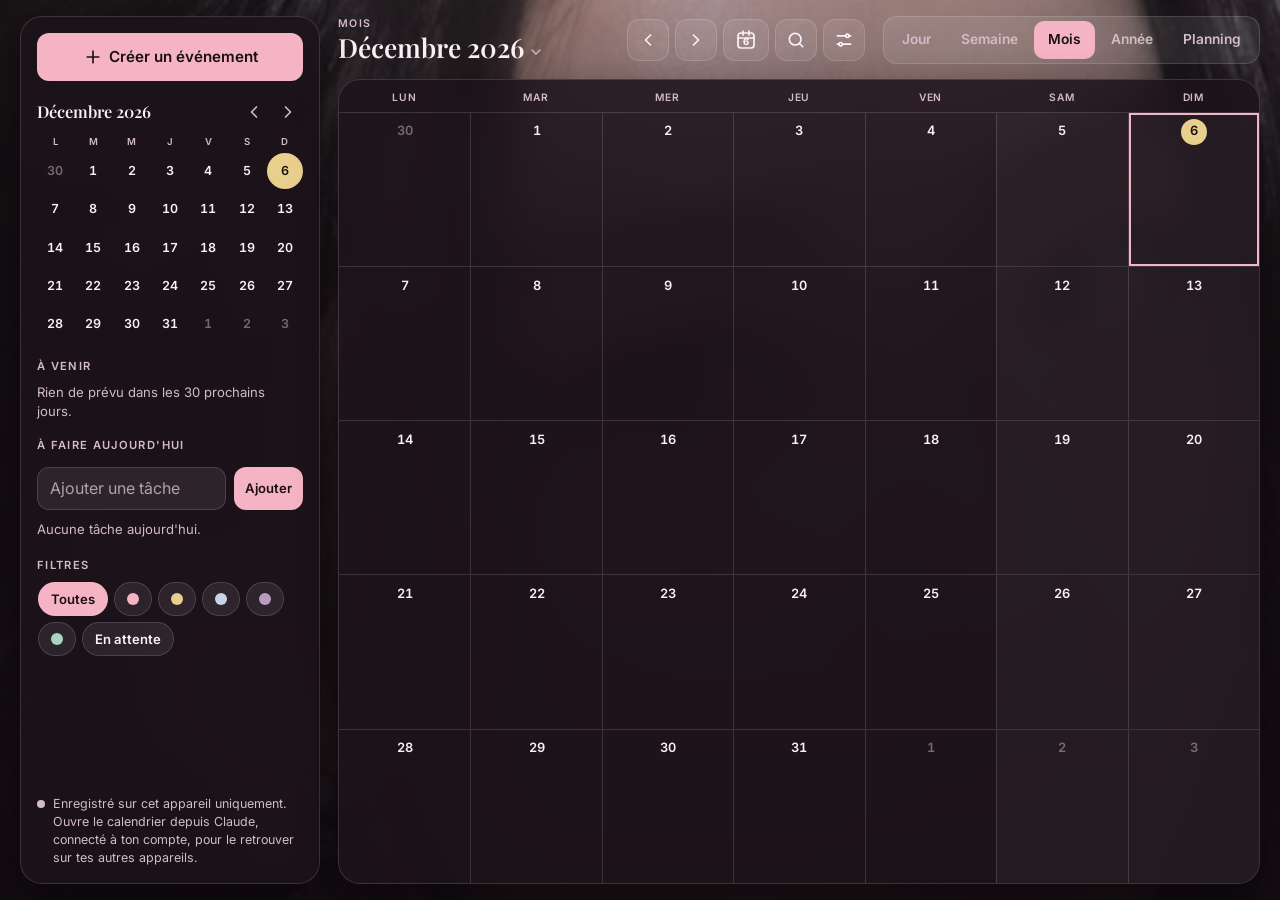
==== commit 8f2253d0: "Calendrier : refonte de l'interface, synchronisation entre appareils et nouveautés Interface - Appli" ====
--- a/calendrier/index.html
+++ b/calendrier/index.html
@@ -5,42 +5,72 @@
 <meta name="viewport" content="width=device-width, initial-scale=1, viewport-fit=cover">
 <meta name="claude:viewport-fit-sides" content="cover">
 <title>Calendrier Mensuel</title>
+<link rel="stylesheet" href="https://fonts.googleapis.com/css2?family=Inter:wght@400;500;600;700&family=Playfair+Display:wght@500;600;700&display=swap">
 <link rel="stylesheet" href="css/style.css">
 </head>
 <body>
-<div class="app">
+<div class="app" id="app">
+  <aside class="side" id="side" aria-label="Raccourcis">
+    <button type="button" class="btn primary create" id="create">
+      <svg class="i" viewBox="0 0 24 24" aria-hidden="true"><path d="M12 5v14M5 12h14"/></svg>Créer un événement
+    </button>
+    <section class="mini" id="mini" aria-label="Mini-calendrier"></section>
+    <section class="side-sec">
+      <h2>À venir</h2>
+      <div class="upnext" id="upnext"></div>
+    </section>
+    <section class="side-sec">
+      <h2>À faire aujourd'hui</h2>
+      <div id="side-tasks"></div>
+    </section>
+    <section class="side-sec">
+      <h2>Filtres</h2>
+      <div class="filters wrap" id="side-filters" role="group" aria-label="Filtres"></div>
+    </section>
+    <p class="sync" id="sync-side" role="status"></p>
+  </aside>
+
   <header class="top">
-    <div class="bar">
-      <div class="titles">
-        <p class="eyebrow" id="eyebrow">Mois</p>
-        <h1 id="period"></h1>
-      </div>
-      <div class="actions">
-        <button type="button" class="btn icon" id="prev" aria-label="Précédent"><span class="nav-arrow" aria-hidden="true">&lsaquo;</span></button>
-        <button type="button" class="btn icon" id="next" aria-label="Suivant"><span class="nav-arrow" aria-hidden="true">&rsaquo;</span></button>
-        <button type="button" class="btn icon today-btn" id="today" aria-label="Revenir à aujourd'hui">
-          <svg class="i" viewBox="0 0 24 24" aria-hidden="true"><rect x="4" y="5" width="16" height="15" rx="3"/><path d="M4 10h16M9 3v4M15 3v4"/></svg>
-          <span id="today-num" aria-hidden="true"></span>
-        </button>
-        <button type="button" class="btn icon" id="search-btn" aria-label="Rechercher">
-          <svg class="i" viewBox="0 0 24 24" aria-hidden="true"><circle cx="11" cy="11" r="7"/><path d="m20 20-3.5-3.5"/></svg>
-        </button>
-        <button type="button" class="btn icon" id="menu-btn" aria-label="Plus d'options">
-          <svg class="i" viewBox="0 0 24 24" aria-hidden="true"><circle cx="12" cy="5" r="1.4"/><circle cx="12" cy="12" r="1.4"/><circle cx="12" cy="19" r="1.4"/></svg>
-        </button>
-      </div>
-    </div>
-    <div class="controls">
-      <div class="seg" role="tablist" aria-label="Affichage">
-        <button type="button" role="tab" data-view="day" aria-selected="false">Jour</button>
-        <button type="button" role="tab" data-view="week" aria-selected="false">Semaine</button>
-        <button type="button" role="tab" data-view="month" aria-selected="true">Mois</button>
-        <button type="button" role="tab" data-view="year" aria-selected="false">Année</button>
-        <button type="button" role="tab" data-view="agenda" aria-selected="false">Planning</button>
-      </div>
-    </div>
-    <div class="filters" id="filters" role="group" aria-label="Filtres"></div>
+    <div class="titles">
+      <p class="eyebrow" id="eyebrow">Mois</p>
+      <h1><button type="button" id="period-btn" aria-label="Aller à une date"><span id="period"></span><svg class="i chev" viewBox="0 0 24 24" aria-hidden="true"><path d="M6 9l6 6 6-6"/></svg></button></h1>
+    </div>
+    <div class="actions">
+      <button type="button" class="btn icon" id="prev" aria-label="Précédent"><svg class="i" viewBox="0 0 24 24" aria-hidden="true"><path d="M15 6l-6 6 6 6"/></svg></button>
+      <button type="button" class="btn icon" id="next" aria-label="Suivant"><svg class="i" viewBox="0 0 24 24" aria-hidden="true"><path d="M9 6l6 6-6 6"/></svg></button>
+      <button type="button" class="btn today-btn" id="today" aria-label="Revenir à aujourd'hui">
+        <span class="today-ico"><svg class="i" viewBox="0 0 24 24" aria-hidden="true"><rect x="4" y="5" width="16" height="15" rx="3"/><path d="M4 10h16M9 3v4M15 3v4"/></svg><span id="today-num" aria-hidden="true"></span></span>
+        <span class="today-txt">Aujourd'hui</span>
+      </button>
+      <button type="button" class="btn icon" id="search-btn" aria-label="Rechercher">
+        <svg class="i" viewBox="0 0 24 24" aria-hidden="true"><circle cx="11" cy="11" r="7"/><path d="m20 20-3.5-3.5"/></svg>
+      </button>
+      <button type="button" class="btn icon" id="menu-btn" aria-label="Options et réglages">
+        <svg class="i" viewBox="0 0 24 24" aria-hidden="true"><path d="M4 7h10M18 7h2M4 17h2M10 17h10"/><circle cx="16" cy="7" r="2"/><circle cx="8" cy="17" r="2"/></svg>
+        <span class="sync-dot" id="sync-dot" hidden></span>
+      </button>
+    </div>
   </header>
+
+  <nav class="tabs" role="tablist" aria-label="Affichage">
+    <button type="button" role="tab" data-view="day" aria-selected="false">
+      <svg class="i" viewBox="0 0 24 24" aria-hidden="true"><rect x="5" y="4" width="14" height="16" rx="3"/><path d="M9 9h6M9 13h4"/></svg><span>Jour</span>
+    </button>
+    <button type="button" role="tab" data-view="week" aria-selected="false">
+      <svg class="i" viewBox="0 0 24 24" aria-hidden="true"><rect x="3" y="5" width="18" height="14" rx="3"/><path d="M9 5v14M15 5v14"/></svg><span>Semaine</span>
+    </button>
+    <button type="button" role="tab" data-view="month" aria-selected="true">
+      <svg class="i" viewBox="0 0 24 24" aria-hidden="true"><rect x="3" y="5" width="18" height="14" rx="3"/><path d="M3 10h18M3 14.5h18M9 5v14M15 5v14"/></svg><span>Mois</span>
+    </button>
+    <button type="button" role="tab" data-view="year" aria-selected="false">
+      <svg class="i" viewBox="0 0 24 24" aria-hidden="true"><rect x="4" y="4" width="6.5" height="6.5" rx="1.6"/><rect x="13.5" y="4" width="6.5" height="6.5" rx="1.6"/><rect x="4" y="13.5" width="6.5" height="6.5" rx="1.6"/><rect x="13.5" y="13.5" width="6.5" height="6.5" rx="1.6"/></svg><span>Année</span>
+    </button>
+    <button type="button" role="tab" data-view="agenda" aria-selected="false">
+      <svg class="i" viewBox="0 0 24 24" aria-hidden="true"><path d="M9 7h11M9 12h11M9 17h11"/><circle cx="4.5" cy="7" r="1"/><circle cx="4.5" cy="12" r="1"/><circle cx="4.5" cy="17" r="1"/></svg><span>Planning</span>
+    </button>
+  </nav>
+
+  <div class="filters" id="filters" role="group" aria-label="Filtres"></div>
   <main id="view" class="panel"></main>
 </div>
 
@@ -86,10 +116,12 @@
     <div class="grid2" id="times">
       <div class="field">Début <button type="button" class="pick" id="btn-start"></button></div>
       <div class="field">Fin <button type="button" class="pick" id="btn-end"></button></div>
-      <div class="opts" id="dur-chips" style="grid-column: 1 / -1"></div>
-    </div>
+      <div class="opts span2" id="dur-chips"></div>
+      <button type="button" class="btn small span2" id="free-btn">Trouver le prochain créneau libre</button>
+    </div>
+    <p class="notice" id="conflict" role="status" hidden></p>
     <div class="grid2">
-      <div class="field">Date <button type="button" class="pick" id="btn-date"></button></div>
+      <div class="field"><span id="date-label">Date</span> <button type="button" class="pick" id="btn-date"></button></div>
       <div class="field" id="enddate-wrap" hidden>Jusqu'au (facultatif) <button type="button" class="pick" id="btn-enddate"></button></div>
     </div>
     <div class="field">Répétition
@@ -185,6 +217,7 @@
     </div>
   </div>
   <div class="menu-list">
+    <p class="sync card" id="sync-menu" role="status"></p>
     <p class="menu-title">Thème</p>
     <div class="theme-grid" id="themes">
       <button type="button" class="btn" data-theme="rose">Velours rose</button>
@@ -196,12 +229,17 @@
     <button type="button" class="btn" id="ws-btn"></button>
     <button type="button" class="btn" id="span-btn"></button>
     <button type="button" class="btn" id="work-btn"></button>
+    <p class="hint">Heures ouvrées (le reste est grisé dans la grille) :</p>
+    <div class="grid2"><div class="opts" id="work-start" role="group" aria-label="Début de journée"></div><div class="opts" id="work-end" role="group" aria-label="Fin de journée"></div></div>
+    <p class="hint">Taille de la grille horaire :</p>
+    <div class="opts" id="zoom-set"></div>
     <p class="hint">Durée par défaut d'un nouvel événement :</p>
     <div class="opts" id="dur-set"></div>
     <p class="menu-title">Catégories affichées</p>
     <div class="cal-vis" id="cal-vis"></div>
     <p class="menu-title">Navigation et rappels</p>
     <button type="button" class="btn" id="goto-btn">Aller à une date</button>
+    <button type="button" class="btn" id="copyday-btn">Copier la journée affichée vers une autre date</button>
     <button type="button" class="btn" id="notif-btn">Activer les notifications navigateur</button>
     <p class="hint">Les rappels s'affichent toujours dans l'application tant qu'elle est ouverte. Les notifications du système nécessitent ton accord.</p>
     <p class="menu-title">Horloge mondiale</p>
@@ -215,6 +253,16 @@
     </label>
     <p class="hint">Emploi du temps : exporte-le en .ics depuis ton espace étudiant, puis importe-le ici. Les cours déjà importés ne sont pas dupliqués.</p>
     <p class="status" id="menu-status" role="status"></p>
+    <div class="keys">
+      <p class="menu-title">Raccourcis clavier</p>
+      <dl>
+        <div><dt><kbd>1</kbd> à <kbd>5</kbd></dt><dd>Jour, Semaine, Mois, Année, Planning</dd></div>
+        <div><dt><kbd>←</kbd> <kbd>→</kbd></dt><dd>Période précédente ou suivante</dd></div>
+        <div><dt><kbd>T</kbd></dt><dd>Revenir à aujourd'hui</dd></div>
+        <div><dt><kbd>N</kbd></dt><dd>Nouvel événement</dd></div>
+        <div><dt><kbd>/</kbd></dt><dd>Rechercher</dd></div>
+      </dl>
+    </div>
   </div>
 </dialog>
 
@@ -235,6 +283,14 @@
   </div>
 </dialog>
 
-<script src="js/app.js"></script>
+<script src="js/sync.js"></script>
+<script src="js/core.js"></script>
+<script src="js/ui.js"></script>
+<script src="js/gestures.js"></script>
+<script src="js/views.js"></script>
+<script src="js/side.js"></script>
+<script src="js/sheet.js"></script>
+<script src="js/ics.js"></script>
+<script src="js/main.js"></script>
 </body>
 </html>
--- a/calendrier/css/style.css
+++ b/calendrier/css/style.css
@@ -1,244 +1,365 @@
-/* Thème, mise en page et composants du calendrier. */
+/* Calendrier « Velours rose ».
+   Mise en page : une application plein écran. Téléphone = en-tête, contenu qui défile, onglets en bas sous le pouce.
+   Ordinateur = barre latérale (créer, mini-calendrier, à venir) à gauche, onglets en haut à droite. */
 :root {
-  --bg: #120b10; --surface: rgba(30, 19, 27, 0.86); --surface-2: rgba(255, 255, 255, 0.08);
-  --fg: #fbf1f4; --muted: #d2bcc5; --placeholder: #b59fa9; --line: rgba(255, 255, 255, 0.16);
+  --bg: #120b10; --surface: rgba(30, 19, 27, 0.86); --surface-solid: #1e131b; --surface-2: rgba(255, 255, 255, 0.08);
+  --fg: #fbf1f4; --muted: #d2bcc5; --placeholder: #b59fa9; --line: rgba(255, 255, 255, 0.14);
   --accent: #f4b4c4; --accent-fg: #1a0f16; --accent-soft: rgba(244, 180, 196, 0.18);
-  --today: #e9cf8e; --today-fg: #1a1208; --shadow: 0 16px 40px rgba(0, 0, 0, 0.45);
-  --ring: 0 0 0 3px rgba(244, 180, 196, 0.45); --photo: url("../assets/bg.jpg");
+  --today: #e9cf8e; --today-fg: #1a1208; --ink: #1a1020;
+  --shadow: 0 16px 40px rgba(0, 0, 0, 0.45); --ring: 0 0 0 3px rgba(244, 180, 196, 0.45);
+  --photo: url("../assets/bg.jpg");
+  --font-display: "Playfair Display", Georgia, "Times New Roman", serif;
+  --font-body: "Inter", system-ui, -apple-system, "Segoe UI", Roboto, sans-serif;
+  --r-lg: 22px; --r-md: 14px; --r-sm: 10px;
+  --hh: 60px; /* hauteur d'une heure dans la grille, réglable */
   color-scheme: dark;
 }
 :root[data-palette="oled"] {
-  --bg: #000; --surface: rgba(14, 14, 16, 0.94); --surface-2: rgba(255, 255, 255, 0.06);
+  --bg: #000; --surface: rgba(14, 14, 16, 0.94); --surface-solid: #0e0e10; --surface-2: rgba(255, 255, 255, 0.07);
   --fg: #f2f2f4; --muted: #b4b4bb; --placeholder: #9b9ba3; --line: rgba(255, 255, 255, 0.12);
   --accent: #e8e8ee; --accent-fg: #000; --accent-soft: rgba(232, 232, 238, 0.14);
-  --today: #ffd479; --today-fg: #1a1100; --photo: none;
+  --today: #ffd479; --today-fg: #1a1100; --photo: none; --ring: 0 0 0 3px rgba(232, 232, 238, 0.4);
 }
 :root[data-palette="mocha"] {
-  --bg: #1e1e2e; --surface: rgba(40, 40, 60, 0.94); --surface-2: rgba(205, 214, 244, 0.07);
+  --bg: #1e1e2e; --surface: rgba(40, 40, 60, 0.94); --surface-solid: #28283c; --surface-2: rgba(205, 214, 244, 0.07);
   --fg: #cdd6f4; --muted: #b4bcd9; --placeholder: #9399b2; --line: rgba(205, 214, 244, 0.14);
   --accent: #cba6f7; --accent-fg: #1e1e2e; --accent-soft: rgba(203, 166, 247, 0.18);
-  --today: #f9e2af; --today-fg: #1e1e2e; --photo: none;
+  --today: #f9e2af; --today-fg: #1e1e2e; --photo: none; --ring: 0 0 0 3px rgba(203, 166, 247, 0.45);
 }
 :root[data-palette="neon"] {
-  --bg: #07060f; --surface: rgba(18, 12, 36, 0.92); --surface-2: rgba(0, 240, 255, 0.06);
+  --bg: #07060f; --surface: rgba(18, 12, 36, 0.92); --surface-solid: #120c24; --surface-2: rgba(0, 240, 255, 0.06);
   --fg: #f5f3ff; --muted: #b7a9e6; --placeholder: #9d90d4; --line: rgba(0, 240, 255, 0.22);
   --accent: #ff2bd6; --accent-fg: #120015; --accent-soft: rgba(255, 43, 214, 0.18);
   --today: #00f0ff; --today-fg: #001014; --photo: none; --ring: 0 0 0 3px rgba(0, 240, 255, 0.5);
 }
+
 *, *::before, *::after { box-sizing: border-box; }
 [hidden] { display: none !important; }
-html { background: var(--bg); overflow-x: hidden; }
+html, body { height: 100%; }
+html { background: var(--bg); }
 body {
-  margin: 0; min-height: 100%; background-color: var(--bg);
-  background-image: linear-gradient(180deg, rgba(18, 11, 16, 0.30) 0%, rgba(18, 11, 16, 0.82) 40%, rgba(18, 11, 16, 0.96) 100%), var(--photo);
-  background-size: cover; background-position: center 18%; background-repeat: no-repeat; background-attachment: fixed;
-  color: var(--fg); font-family: "Inter", system-ui, -apple-system, "Segoe UI", Roboto, sans-serif; font-size: 15px; line-height: 1.45;
-  overflow-x: hidden;
-  padding-left: max(14px, env(safe-area-inset-left, 0px)); padding-right: max(14px, env(safe-area-inset-right, 0px));
-  padding-bottom: calc(110px + env(safe-area-inset-bottom, 0px));
+  margin: 0; overflow: hidden; background-color: var(--bg);
+  background-image: linear-gradient(180deg, rgba(18, 11, 16, 0.35) 0%, rgba(18, 11, 16, 0.84) 42%, rgba(18, 11, 16, 0.96) 100%), var(--photo);
+  background-size: cover; background-position: center 18%; background-repeat: no-repeat;
+  color: var(--fg); font-family: var(--font-body); font-size: 15px; line-height: 1.45;
 }
 :root[data-palette="oled"] body, :root[data-palette="mocha"] body, :root[data-palette="neon"] body { background-image: none; }
-body::before { content: ""; position: fixed; inset: 0 0 auto; height: env(safe-area-inset-top, 0px); z-index: 10; background: var(--bg); }
-button { font: inherit; color: inherit; cursor: pointer; }
+button { font: inherit; color: inherit; cursor: pointer; -webkit-tap-highlight-color: transparent; }
 input, textarea, select { max-width: 100%; }
 input::placeholder, textarea::placeholder { color: var(--placeholder); opacity: 1; }
-:focus-visible { outline: none; box-shadow: var(--ring); border-radius: 10px; }
-h1, h2, h3, p { margin: 0; }
+:focus-visible { outline: none; box-shadow: var(--ring); border-radius: var(--r-sm); }
+h1, h2, h3, p, dl, dd { margin: 0; }
 svg.i { width: 20px; height: 20px; fill: none; stroke: currentColor; stroke-width: 2; stroke-linecap: round; stroke-linejoin: round; flex: none; }
 .visually-hidden { position: absolute; width: 1px; height: 1px; overflow: hidden; clip: rect(0 0 0 0); white-space: nowrap; }
-.app { max-width: 1100px; margin: 0 auto; display: grid; gap: 12px; min-width: 0; }
-
-/* En-tête */
-.top { position: sticky; top: env(safe-area-inset-top, 0px); z-index: 5; display: grid; gap: 10px; padding: 10px 0 8px; min-width: 0; background: color-mix(in srgb, var(--bg) 82%, transparent); -webkit-backdrop-filter: blur(14px); backdrop-filter: blur(14px); }
-.bar { display: grid; grid-template-columns: minmax(0, 1fr) auto; align-items: center; gap: 10px; min-width: 0; }
+
+/* ---------- Structure ---------- */
+.app {
+  height: 100%; display: grid; min-width: 0;
+  grid-template-columns: minmax(0, 1fr);
+  grid-template-rows: auto auto minmax(0, 1fr) auto;
+  grid-template-areas: "top" "filters" "view" "tabs";
+  gap: 8px;
+  padding-top: calc(8px + env(safe-area-inset-top, 0px));
+  padding-left: max(16px, env(safe-area-inset-left, 0px)); padding-right: max(16px, env(safe-area-inset-right, 0px));
+  padding-bottom: max(8px, env(safe-area-inset-bottom, 0px));
+}
+.top { grid-area: top; display: grid; grid-template-columns: minmax(0, 1fr) auto; align-items: center; gap: 8px; min-width: 0; }
+#filters { grid-area: filters; }
+#view { grid-area: view; min-height: 0; overflow-x: hidden; overflow-y: auto; overscroll-behavior: contain; -webkit-overflow-scrolling: touch; }
+.tabs { grid-area: tabs; }
+.side { display: none; }
+
 .titles { min-width: 0; }
-.eyebrow { font-size: 0.68rem; letter-spacing: 0.14em; text-transform: uppercase; color: var(--muted); font-weight: 600; }
-.titles h1 { font-family: "Playfair Display", Georgia, "Times New Roman", serif; font-weight: 600; font-size: clamp(1.15rem, 4.6vw, 1.6rem); letter-spacing: -0.01em; line-height: 1.15; margin-top: 2px; overflow-wrap: anywhere; text-wrap: balance; }
-.actions { display: flex; gap: 6px; flex: none; }
-.controls { display: grid; grid-template-columns: minmax(0, 1fr); min-width: 0; }
-.today-btn { position: relative; }
-.today-btn #today-num { position: absolute; left: 0; right: 0; top: 50%; margin-top: -3px; font-size: 0.6rem; font-weight: 800; line-height: 1; text-align: center; font-variant-numeric: tabular-nums; }
-.today-btn svg.i { width: 24px; height: 24px; stroke-width: 1.7; }
-.btn { min-height: 42px; padding: 0 14px; border-radius: 12px; background: var(--surface-2); border: 1px solid var(--line); color: var(--fg); font-weight: 600; white-space: nowrap; display: inline-flex; align-items: center; justify-content: center; gap: 6px; -webkit-tap-highlight-color: transparent; }
-.btn.icon { width: 42px; padding: 0; }
+.eyebrow { font-size: 0.66rem; letter-spacing: 0.14em; text-transform: uppercase; color: var(--muted); font-weight: 600; }
+.titles h1 { font-family: var(--font-display); font-weight: 600; font-size: clamp(1.1rem, 4.7vw, 1.6rem); letter-spacing: -0.01em; line-height: 1.12; }
+#period-btn { display: inline; max-width: 100%; background: none; border: 0; padding: 2px 0; font: inherit; color: inherit; text-align: left; border-radius: var(--r-sm); }
+#period-btn #period { min-width: 0; overflow-wrap: anywhere; text-wrap: balance; }
+#period-btn .chev { display: none; vertical-align: middle; margin-left: 4px; width: 16px; height: 16px; color: var(--muted); }
+.actions { display: flex; gap: 3px; flex: none; }
+
+.btn { min-height: 42px; padding: 0 14px; border-radius: 12px; background: var(--surface-2); border: 1px solid var(--line); color: var(--fg); font-weight: 600; white-space: nowrap; display: inline-flex; align-items: center; justify-content: center; gap: 6px; transition: border-color 0.15s ease, background 0.15s ease; }
+.btn.icon { width: 38px; min-height: 38px; padding: 0; position: relative; }
 .btn.primary { background: var(--accent); border-color: transparent; color: var(--accent-fg); }
 .btn.danger { color: var(--today); }
 .btn.small { min-height: 34px; padding: 0 10px; font-size: 0.82rem; }
 .btn:hover { border-color: var(--accent); }
-.nav-arrow { font-size: 1.4rem; line-height: 1; }
-.seg { display: grid; grid-template-columns: repeat(5, minmax(0, 1fr)); gap: 3px; padding: 4px; border-radius: 14px; background: var(--surface-2); border: 1px solid var(--line); min-width: 0; }
-.seg button { min-height: 36px; border: 0; border-radius: 10px; background: transparent; color: var(--muted); font-weight: 600; font-size: 0.86rem; padding: 0 2px; min-width: 0; white-space: nowrap; overflow: hidden; text-overflow: ellipsis; -webkit-tap-highlight-color: transparent; }
-.seg button[aria-selected="true"] { background: var(--accent); color: var(--accent-fg); }
-.filters { display: flex; gap: 6px; overflow-x: auto; padding: 2px 1px 4px; scrollbar-width: none; }
+.btn:disabled { opacity: 0.45; cursor: default; }
+.today-btn { min-height: 38px; padding: 0 6px; position: relative; }
+.today-ico { position: relative; display: grid; place-items: center; }
+.today-ico svg.i { width: 24px; height: 24px; stroke-width: 1.7; }
+#today-num { position: absolute; left: 0; right: 0; top: 50%; margin-top: -3px; font-size: 0.6rem; font-weight: 800; line-height: 1; text-align: center; font-variant-numeric: tabular-nums; }
+.today-txt { display: none; }
+.sync-dot { position: absolute; top: 7px; right: 7px; width: 8px; height: 8px; border-radius: 50%; background: var(--today); box-shadow: 0 0 0 2px var(--bg); }
+
+/* Onglets : en bas sur téléphone, avec icône */
+.tabs { display: grid; grid-template-columns: repeat(5, minmax(0, 1fr)); gap: 2px; padding: 5px; border-radius: 20px; background: var(--surface); border: 1px solid var(--line); -webkit-backdrop-filter: blur(16px); backdrop-filter: blur(16px); min-width: 0; }
+.tabs button { min-height: 50px; min-width: 0; border: 0; border-radius: 15px; background: transparent; color: var(--muted); font-weight: 600; font-size: 0.68rem; padding: 4px 2px; display: grid; justify-items: center; align-content: center; gap: 2px; }
+.tabs button span { max-width: 100%; overflow: hidden; text-overflow: ellipsis; white-space: nowrap; }
+.tabs button svg.i { width: 22px; height: 22px; stroke-width: 1.8; }
+.tabs button[aria-selected="true"] { background: var(--accent); color: var(--accent-fg); }
+
+.filters { display: flex; gap: 6px; overflow-x: auto; padding: 1px; scrollbar-width: none; min-width: 0; }
 .filters::-webkit-scrollbar { display: none; }
+.filters.wrap { flex-wrap: wrap; overflow: visible; }
 .fchip { flex: none; min-height: 34px; padding: 0 12px; border-radius: 999px; border: 1px solid var(--line); background: var(--surface-2); color: var(--fg); font-size: 0.82rem; font-weight: 600; display: inline-flex; align-items: center; gap: 6px; white-space: nowrap; }
 .fchip i { width: 12px; height: 12px; border-radius: 50%; display: inline-block; }
 .fchip[aria-pressed="true"] { background: var(--accent); color: var(--accent-fg); border-color: transparent; }
 
-.panel { background: var(--surface); border: 1px solid var(--line); border-radius: 20px; box-shadow: var(--shadow); -webkit-backdrop-filter: blur(16px); backdrop-filter: blur(16px); min-width: 0; overflow: hidden; }
-.enter { animation: enter 0.28s ease both; }
+.panel { background: var(--surface); border: 1px solid var(--line); border-radius: var(--r-lg); box-shadow: var(--shadow); -webkit-backdrop-filter: blur(16px); backdrop-filter: blur(16px); min-width: 0; }
+.enter { animation: enter 0.24s ease both; }
 @keyframes enter { from { opacity: 0; transform: translateY(6px); } to { opacity: 1; transform: none; } }
 
-/* Mois */
-.dow { display: grid; grid-template-columns: repeat(7, minmax(0, 1fr)); text-align: center; font-size: 0.66rem; letter-spacing: 0.08em; text-transform: uppercase; color: var(--muted); padding: 12px 0 8px; font-weight: 600; }
-.month-grid { display: grid; grid-template-columns: repeat(7, minmax(0, 1fr)); gap: 1px; background: var(--line); border-top: 1px solid var(--line); }
-.cell { background: var(--surface); min-height: 58px; padding: 5px 3px 4px; border: 0; text-align: left; display: flex; flex-direction: column; align-items: stretch; gap: 3px; min-width: 0; color: var(--fg); font-variant-numeric: tabular-nums; overflow: hidden; border-radius: 0; }
-.cell.we { background: color-mix(in srgb, var(--surface) 88%, var(--accent)); }
-.cell.out { color: var(--muted); opacity: 0.6; }
-.cell .n { align-self: center; width: 26px; height: 26px; border-radius: 50%; display: grid; place-items: center; font-size: 0.82rem; font-weight: 600; }
+/* Vues qui remplissent l'écran : seule la grille défile */
+#view.v-day, #view.v-grid, #view.v-month { display: flex; flex-direction: column; overflow: hidden; }
+#view.v-month { overflow-y: auto; }
+
+/* ---------- Ordinateur ---------- */
+@media (min-width: 960px) {
+  .app {
+    grid-template-columns: 300px minmax(0, 1fr) auto;
+    grid-template-rows: auto minmax(0, 1fr);
+    grid-template-areas: "side top tabs" "side view view";
+    gap: 14px 18px; padding-top: 16px; padding-bottom: 16px;
+    padding-left: max(20px, env(safe-area-inset-left, 0px)); padding-right: max(20px, env(safe-area-inset-right, 0px));
+  }
+  #filters { display: none; }
+  .side { grid-area: side; display: flex; flex-direction: column; gap: 16px; min-height: 0; overflow-y: auto; padding: 16px; background: var(--surface); border: 1px solid var(--line); border-radius: var(--r-lg); box-shadow: var(--shadow); -webkit-backdrop-filter: blur(16px); backdrop-filter: blur(16px); scrollbar-width: thin; }
+  .tabs { align-self: center; grid-template-columns: repeat(5, auto); padding: 4px; border-radius: 14px; background: var(--surface-2); -webkit-backdrop-filter: none; backdrop-filter: none; }
+  .tabs button { min-height: 38px; grid-auto-flow: column; gap: 7px; padding: 0 14px; font-size: 0.86rem; border-radius: 10px; }
+  .top { gap: 14px; }
+  #period-btn .chev { display: inline-block; }
+  .titles h1 { font-size: 1.65rem; }
+  .actions { gap: 6px; }
+  .btn.icon { width: 42px; min-height: 42px; }
+  .today-btn { min-height: 42px; padding: 0 10px; }
+  .tabs button svg.i { display: none; }
+  .fab { display: none !important; }
+}
+.create { width: 100%; min-height: 48px; font-size: 0.95rem; }
+.side-sec { display: grid; gap: 8px; min-width: 0; }
+.side-sec h2 { font-size: 0.7rem; text-transform: uppercase; letter-spacing: 0.12em; color: var(--muted); font-weight: 600; }
+.upnext { display: grid; gap: 6px; }
+.up-item { display: grid; grid-template-columns: 10px minmax(0, 1fr); gap: 2px 10px; align-items: center; text-align: left; padding: 8px 10px; border-radius: 12px; background: var(--surface-2); border: 1px solid transparent; color: var(--fg); min-width: 0; }
+.up-item:hover { border-color: var(--accent); }
+.up-item i { width: 10px; height: 10px; border-radius: 50%; grid-row: span 2; }
+.up-item b { font-weight: 600; font-size: 0.88rem; overflow: hidden; text-overflow: ellipsis; white-space: nowrap; }
+.up-item small { color: var(--muted); font-size: 0.76rem; font-variant-numeric: tabular-nums; overflow: hidden; text-overflow: ellipsis; white-space: nowrap; }
+.sync { font-size: 0.78rem; color: var(--muted); display: flex; align-items: flex-start; gap: 8px; margin-top: auto; }
+.sync::before { content: ""; flex: none; width: 8px; height: 8px; margin-top: 5px; border-radius: 50%; background: var(--muted); }
+.sync[data-state="synced"]::before { background: #8fd6a8; }
+.sync[data-state="saving"]::before, .sync[data-state="connecting"]::before { background: var(--accent); }
+.sync[data-state="offline"]::before, .sync[data-state="error"]::before { background: var(--today); }
+.sync.card { margin: 0; padding: 10px 12px; border-radius: 12px; background: var(--surface-2); font-size: 0.84rem; color: var(--fg); }
+
+/* Mini-calendrier (barre latérale) */
+.mini { display: grid; gap: 6px; }
+.mini-head { display: grid; grid-template-columns: minmax(0, 1fr) 30px 30px; align-items: center; gap: 4px; }
+.mini-head b { font-family: var(--font-display); font-weight: 600; font-size: 1.02rem; }
+.mini-head button { height: 30px; border-radius: 9px; border: 0; background: transparent; color: var(--muted); display: grid; place-items: center; padding: 0; }
+.mini-head button:hover { background: var(--surface-2); color: var(--fg); }
+.mini-grid { display: grid; grid-template-columns: repeat(7, minmax(0, 1fr)); gap: 2px; text-align: center; }
+.mini-grid .dn { font-size: 0.6rem; text-transform: uppercase; color: var(--muted); font-weight: 600; padding: 2px 0; }
+.mini-grid button { position: relative; aspect-ratio: 1; border: 0; border-radius: 50%; background: transparent; color: var(--fg); font-size: 0.78rem; font-weight: 600; font-variant-numeric: tabular-nums; padding: 0; }
+.mini-grid button:hover { background: var(--surface-2); }
+.mini-grid button.out { color: var(--muted); opacity: 0.5; }
+.mini-grid button.has::after { content: ""; position: absolute; left: 50%; bottom: 3px; width: 4px; height: 4px; margin-left: -2px; border-radius: 50%; background: var(--accent); }
+.mini-grid button.today { background: var(--today); color: var(--today-fg); }
+.mini-grid button.today.has::after { background: var(--today-fg); }
+.mini-grid button.sel:not(.today) { box-shadow: inset 0 0 0 1.5px var(--accent); }
+
+/* ---------- Mois ---------- */
+.dow { flex: none; display: grid; grid-template-columns: repeat(7, minmax(0, 1fr)); text-align: center; font-size: 0.64rem; letter-spacing: 0.08em; text-transform: uppercase; color: var(--muted); padding: 10px 0 7px; font-weight: 600; }
+.month-wrap { flex: 1 0 auto; display: grid; grid-auto-rows: minmax(64px, 1fr); min-height: 0; }
+.mrow { position: relative; display: grid; grid-template-columns: repeat(7, minmax(0, 1fr)); border-top: 1px solid var(--line); min-height: 0; }
+.cell { background: transparent; padding: 4px 2px 3px; border: 0; border-left: 1px solid var(--line); text-align: left; display: flex; flex-direction: column; align-items: stretch; gap: 2px; min-width: 0; min-height: 0; color: var(--fg); font-variant-numeric: tabular-nums; overflow: hidden; border-radius: 0; }
+.cell:first-child { border-left: 0; }
+.cell.we { background: rgba(255, 255, 255, 0.035); }
+.cell.out { color: var(--muted); }
+.cell.out .n, .cell.out .chip { opacity: 0.5; }
+.cell .n { flex: none; align-self: center; width: 26px; height: 26px; border-radius: 50%; display: grid; place-items: center; font-size: 0.8rem; font-weight: 600; }
 .cell.today .n { background: var(--today); color: var(--today-fg); }
 .cell.sel { box-shadow: inset 0 0 0 2px var(--accent); }
-.chips-wrap { display: none; flex-direction: column; gap: 3px; min-width: 0; }
-.chip { display: block; font-size: 0.68rem; line-height: 1.35; padding: 2px 5px; border-radius: 6px; color: #1a1020; white-space: nowrap; overflow: hidden; text-overflow: ellipsis; min-width: 0; font-weight: 600; }
-.tchip { font-size: 0.66rem; color: var(--muted); padding-left: 2px; white-space: nowrap; }
-.more { font-size: 0.66rem; color: var(--muted); padding-left: 2px; }
-.dots { display: flex; gap: 3px; justify-content: center; flex-wrap: wrap; }
-.dots i { width: 6px; height: 6px; border-radius: 50%; }
-.dots i.t { border-radius: 2px; background: transparent; border: 1.5px solid var(--muted); }
-@media (min-width: 560px) { .cell { min-height: 100px; padding: 7px 5px; } .chips-wrap { display: flex; } .dots { display: none; } }
-
-/* Semaine */
+.chips-wrap { display: flex; flex-direction: column; gap: 2px; min-width: 0; margin-top: calc(var(--lanes, 0) * 18px); }
+.chip { display: block; font-size: 0.6rem; line-height: 1.3; padding: 1px 3px; border-radius: 4px; color: var(--ink); white-space: nowrap; overflow: hidden; min-width: 0; font-weight: 600; }
+.chip .t { display: none; font-weight: 500; opacity: 0.75; margin-right: 3px; }
+.cell-foot { display: flex; gap: 6px; min-width: 0; overflow: hidden; }
+.tchip, .more { font-size: 0.6rem; color: var(--muted); padding-left: 2px; white-space: nowrap; }
+.mbars { position: absolute; left: 0; right: 0; top: 32px; display: grid; grid-template-columns: repeat(7, minmax(0, 1fr)); grid-auto-rows: 16px; gap: 2px 0; pointer-events: none; z-index: 1; }
+.mbar { pointer-events: auto; margin: 0 2px; font-size: 0.62rem; font-weight: 600; color: var(--ink); border: 0; border-radius: 4px; padding: 0 5px; line-height: 16px; white-space: nowrap; overflow: hidden; text-overflow: ellipsis; text-align: left; min-width: 0; }
+.mbar.cont-l { border-top-left-radius: 0; border-bottom-left-radius: 0; margin-left: 0; }
+.mbar.cont-r { border-top-right-radius: 0; border-bottom-right-radius: 0; margin-right: 0; }
+@media (min-width: 720px) {
+  .cell { padding: 6px 5px 4px; }
+  .chip { font-size: 0.72rem; padding: 2px 6px; border-radius: 6px; text-overflow: ellipsis; }
+  .chip .t { display: inline; }
+  .tchip, .more { font-size: 0.7rem; }
+  .mbars { top: 36px; grid-auto-rows: 20px; }
+  .mbar { font-size: 0.72rem; line-height: 20px; border-radius: 6px; margin: 0 4px; }
+  .chips-wrap { margin-top: calc(var(--lanes, 0) * 22px); gap: 3px; }
+  .month-wrap { grid-auto-rows: minmax(96px, 1fr); }
+}
+@media (hover: hover) and (min-width: 960px) { .cell:hover { background: var(--accent-soft); } .cell .n:hover { background: var(--surface-2); } .chip:hover { filter: brightness(1.08); } }
+
+/* ---------- Semaine en liste (téléphone) ---------- */
 .week { display: grid; grid-template-columns: minmax(0, 1fr); }
-.wday { display: flex; flex-direction: column; gap: 8px; padding: 12px; min-width: 0; border-top: 1px solid var(--line); cursor: pointer; }
+.wday { display: flex; flex-direction: column; gap: 8px; padding: 12px 14px; min-width: 0; border-top: 1px solid var(--line); cursor: pointer; }
 .wday:first-child { border-top: 0; }
-.wday.sel { box-shadow: inset 0 0 0 2px var(--accent); }
+.wday.sel { box-shadow: inset 3px 0 0 var(--accent); }
 .wday-h { display: flex; align-items: baseline; gap: 10px; background: none; border: 0; padding: 2px 0; text-align: left; color: var(--fg); }
 .wday-h .wn { font-size: 0.7rem; text-transform: uppercase; letter-spacing: 0.1em; color: var(--muted); font-weight: 600; }
 .wday-h .wd { font-size: 1.1rem; font-weight: 650; font-variant-numeric: tabular-nums; }
 .wday.today .wd, .wday.today .wn { color: var(--accent); }
 .wempty { font-size: 0.84rem; color: var(--muted); }
-.ev { display: block; width: 100%; text-align: left; color: #1a1020; border: 0; border-radius: 12px; padding: 8px 10px; min-width: 0; font-size: 0.82rem; line-height: 1.3; -webkit-tap-highlight-color: transparent; }
+.ev { display: block; width: 100%; text-align: left; color: var(--ink); border: 0; border-radius: 12px; padding: 8px 10px; min-width: 0; font-size: 0.82rem; line-height: 1.3; }
 .ev b { display: block; font-weight: 650; overflow-wrap: anywhere; }
 .ev small { display: block; opacity: 0.8; font-variant-numeric: tabular-nums; overflow-wrap: anywhere; }
-@media (min-width: 760px) {
-  .week { grid-template-columns: repeat(7, minmax(0, 1fr)); }
-  .wday { border-top: 0; border-left: 1px solid var(--line); padding: 14px 10px; }
-  .wday:first-child { border-left: 0; }
-  .wday.today { background: var(--accent-soft); }
-}
-
-/* Bilan */
+
+/* ---------- Grille horaire (jour, 3 jours, semaine sur ordinateur) ---------- */
+.wstrip { flex: none; display: grid; grid-template-columns: repeat(7, minmax(0, 1fr)); gap: 2px; padding: 8px 8px 6px; border-bottom: 1px solid var(--line); }
+.ws-day { display: grid; justify-items: center; gap: 2px; padding: 4px 0 6px; border: 0; border-radius: 14px; background: transparent; color: var(--fg); min-width: 0; position: relative; }
+.ws-day span { font-size: 0.6rem; text-transform: uppercase; letter-spacing: 0.08em; color: var(--muted); font-weight: 600; }
+.ws-day b { width: 32px; height: 32px; border-radius: 50%; display: grid; place-items: center; font-size: 0.92rem; font-weight: 650; font-variant-numeric: tabular-nums; }
+.ws-day.today b { color: var(--today); box-shadow: inset 0 0 0 1.5px var(--today); }
+.ws-day.sel b { background: var(--accent); color: var(--accent-fg); box-shadow: none; }
+.ws-day.has::after { content: ""; position: absolute; bottom: 1px; width: 4px; height: 4px; border-radius: 50%; background: var(--accent); }
+.day-top { flex: none; display: grid; gap: 8px; padding: 10px 12px; border-bottom: 1px solid var(--line); max-height: 48%; overflow-y: auto; }
+.banner { padding: 9px 12px; border-radius: 12px; background: var(--accent-soft); font-size: 0.86rem; display: flex; justify-content: space-between; gap: 8px; min-width: 0; }
+.banner span { overflow-wrap: anywhere; min-width: 0; }
+.banner b { white-space: nowrap; font-variant-numeric: tabular-nums; }
+.allday { display: flex; flex-wrap: wrap; gap: 6px; }
+.allday .ev { width: auto; max-width: 100%; padding: 5px 10px; }
+
+.wk-head, .wk-all { flex: none; display: grid; grid-template-columns: 46px repeat(var(--cols, 7), minmax(0, 1fr)); border-bottom: 1px solid var(--line); }
+.wk-col-h { display: grid; justify-items: center; gap: 1px; padding: 8px 0 6px; border: 0; background: none; color: var(--fg); min-width: 0; }
+.wk-col-h span { font-size: 0.62rem; text-transform: uppercase; letter-spacing: 0.08em; color: var(--muted); font-weight: 600; }
+.wk-col-h b { width: 34px; height: 34px; border-radius: 50%; display: grid; place-items: center; font-size: 1rem; font-weight: 650; font-variant-numeric: tabular-nums; }
+.wk-col-h:hover b { background: var(--surface-2); }
+.wk-col-h.today b { background: var(--today); color: var(--today-fg); }
+.wk-all { grid-auto-rows: minmax(22px, auto); grid-auto-flow: row dense; gap: 2px 0; padding: 4px 0; max-height: 30%; overflow-y: auto; }
+.wk-all .gut { grid-column: 1; grid-row: 1; font-size: 0.6rem; color: var(--muted); text-align: right; padding: 4px 6px 0 0; }
+.wk-all .ev { margin: 0 2px; width: auto; padding: 2px 6px; border-radius: 6px; font-size: 0.72rem; white-space: nowrap; overflow: hidden; }
+.wk-all .ev b { overflow: hidden; text-overflow: ellipsis; overflow-wrap: normal; }
+.wk-all .ev small { display: none; }
+.wk-task { margin: 0 2px; display: flex; align-items: center; gap: 6px; min-width: 0; padding: 2px 6px; border-radius: 6px; background: var(--surface-2); border: 0; color: var(--fg); font-size: 0.72rem; text-align: left; }
+.wk-task::before { content: ""; flex: none; width: 10px; height: 10px; border-radius: 3px; border: 1.5px solid var(--muted); }
+.wk-task.done { color: var(--muted); text-decoration: line-through; }
+.wk-task.done::before { background: var(--accent); border-color: var(--accent); }
+.wk-task span { overflow: hidden; text-overflow: ellipsis; white-space: nowrap; min-width: 0; }
+
+.tl-wrap { flex: 1; min-height: 0; overflow-y: auto; -webkit-overflow-scrolling: touch; position: relative; overscroll-behavior: contain; }
+.tl { display: grid; grid-template-columns: 46px repeat(var(--cols, 1), minmax(0, 1fr)); padding: 8px 0 12px; }
+.hours { position: relative; height: calc(var(--hh) * 24); }
+.hours span { position: absolute; left: 0; right: 6px; transform: translateY(-50%); text-align: right; font-size: 0.68rem; color: var(--muted); font-variant-numeric: tabular-nums; }
+.slots { position: relative; height: calc(var(--hh) * 24); min-width: 0; border-left: 1px solid var(--line); }
+.slots.today { background: color-mix(in srgb, var(--accent) 5%, transparent); }
+.slot { position: absolute; left: 0; right: 0; height: var(--hh); background: none; border: 0; border-top: 1px solid var(--line); padding: 0; margin: 0; border-radius: 0; }
+.slot:hover, .slot:focus-visible { background: var(--accent-soft); }
+.off { position: absolute; left: 0; right: 0; background: rgba(0, 0, 0, 0.2); pointer-events: none; z-index: 0; }
+.dcreate { position: absolute; left: 4px; right: 4px; z-index: 5; border-radius: 10px; background: var(--accent-soft); border: 2px solid var(--accent); pointer-events: none; }
+.evb { position: absolute; z-index: 2; color: var(--ink); border: 0; border-radius: 9px; padding: 0; text-align: left; overflow: hidden; min-width: 0; font-size: 0.76rem; line-height: 1.25; box-shadow: 0 2px 8px rgba(0, 0, 0, 0.2); display: flex; flex-direction: column; touch-action: pan-y; user-select: none; -webkit-user-select: none; -webkit-touch-callout: none; }
+.evb.lift { box-shadow: 0 10px 24px rgba(0, 0, 0, 0.45); z-index: 6; opacity: 0.92; }
+.evb .buf { flex: none; background: repeating-linear-gradient(135deg, rgba(0, 0, 0, 0.18) 0 4px, rgba(0, 0, 0, 0.06) 4px 8px); font-size: 0.64rem; color: rgba(0, 0, 0, 0.65); overflow: hidden; white-space: nowrap; padding: 0 6px; display: flex; align-items: center; }
+.evb .main { flex: 1; min-height: 0; padding: 4px 6px; overflow: hidden; }
+.evb b { display: block; font-weight: 650; overflow: hidden; text-overflow: ellipsis; white-space: nowrap; }
+.evb small { display: block; opacity: 0.8; font-variant-numeric: tabular-nums; overflow: hidden; text-overflow: ellipsis; white-space: nowrap; }
+.grip { position: absolute; left: 0; right: 0; bottom: 0; height: 16px; cursor: ns-resize; display: grid; place-items: center; touch-action: none; }
+.grip::after { content: ""; width: 26px; height: 4px; border-radius: 4px; background: rgba(0, 0, 0, 0.32); }
+.cell, .wday, .ev, .mbar, .slots, .wk-task { user-select: none; -webkit-user-select: none; -webkit-touch-callout: none; }
+.ghost { position: fixed; z-index: 30; pointer-events: none; padding: 8px 12px; border-radius: 12px; background: var(--accent); color: var(--accent-fg); font-weight: 650; font-size: 0.85rem; box-shadow: 0 10px 24px rgba(0, 0, 0, 0.4); max-width: 60vw; white-space: nowrap; overflow: hidden; text-overflow: ellipsis; transform: translate(-50%, -120%); }
+.now { position: absolute; left: 0; right: 0; height: 2px; background: var(--today); z-index: 3; pointer-events: none; box-shadow: 0 0 10px rgba(233, 207, 142, 0.6); }
+.now::before { content: ""; position: absolute; left: -5px; top: -4px; width: 10px; height: 10px; border-radius: 50%; background: var(--today); }
+.now-label { position: absolute; right: 6px; top: -18px; font-size: 0.66rem; font-weight: 700; color: var(--today); font-variant-numeric: tabular-nums; }
+.stats-fold { flex: none; border-top: 1px solid var(--line); }
+.stats-fold > summary { list-style: none; cursor: pointer; display: flex; justify-content: space-between; align-items: center; gap: 10px; padding: 10px 16px; font-size: 0.86rem; font-weight: 600; }
+.stats-fold > summary::-webkit-details-marker { display: none; }
+.stats-fold > summary span { color: var(--muted); font-weight: 500; font-variant-numeric: tabular-nums; }
+.stats-fold[open] { max-height: 55%; overflow-y: auto; }
+.stats-fold .stats { border-top: 0; padding-top: 4px; }
+.stats-fold .stats h3 { display: none; }
+
+/* ---------- Bilan ---------- */
 .stats { display: grid; gap: 14px; padding: 16px; border-top: 1px solid var(--line); }
 .stats h3 { font-size: 0.95rem; font-weight: 650; }
 .stats-row { display: grid; grid-template-columns: auto minmax(0, 1fr); gap: 16px; align-items: center; }
-.ring { width: 96px; height: 96px; border-radius: 50%; display: grid; place-items: center; position: relative; }
-.ring::after { content: ""; position: absolute; inset: 14px; border-radius: 50%; background: var(--surface); }
+.ring { width: 92px; height: 92px; border-radius: 50%; display: grid; place-items: center; position: relative; }
+.ring::after { content: ""; position: absolute; inset: 13px; border-radius: 50%; background: var(--surface-solid); }
 .ring span { position: relative; z-index: 1; font-weight: 700; font-size: 0.95rem; font-variant-numeric: tabular-nums; }
 .legend { display: grid; gap: 6px; font-size: 0.85rem; min-width: 0; }
 .legend div { display: flex; align-items: center; gap: 8px; min-width: 0; }
 .legend i { width: 12px; height: 12px; border-radius: 4px; flex: none; }
 .legend em { margin-left: auto; font-style: normal; color: var(--muted); font-variant-numeric: tabular-nums; white-space: nowrap; }
 .kpis { display: grid; grid-template-columns: repeat(3, minmax(0, 1fr)); gap: 8px; }
-.kpi { padding: 10px; border-radius: 14px; background: var(--surface-2); display: grid; gap: 2px; min-width: 0; }
+.kpi { padding: 10px; border-radius: var(--r-md); background: var(--surface-2); display: grid; gap: 2px; min-width: 0; }
 .kpi b { font-size: 1.1rem; font-variant-numeric: tabular-nums; }
 .kpi span { font-size: 0.74rem; color: var(--muted); }
 .bar-track { height: 10px; border-radius: 999px; background: var(--surface-2); overflow: hidden; }
 .bar-fill { height: 100%; border-radius: 999px; background: var(--accent); transition: width 0.4s ease; }
 
-/* Tâches */
-.tasks { border-bottom: 1px solid var(--line); min-width: 0; }
-.tasks > summary { list-style: none; display: flex; align-items: center; justify-content: space-between; gap: 10px; padding: 12px 16px; min-height: 48px; cursor: pointer; }
+/* ---------- Tâches ---------- */
+.tasks { min-width: 0; }
+.tasks > summary { list-style: none; display: flex; align-items: center; justify-content: space-between; gap: 10px; min-height: 36px; cursor: pointer; }
 .tasks > summary::-webkit-details-marker { display: none; }
-.tasks > summary h3 { font-size: 0.95rem; font-weight: 650; display: flex; align-items: center; gap: 8px; }
-.tasks > summary .meta { font-size: 0.82rem; color: var(--muted); font-variant-numeric: tabular-nums; }
+.tasks > summary h3 { font-size: 0.92rem; font-weight: 650; display: flex; align-items: center; gap: 8px; }
+.tasks > summary .meta { font-size: 0.8rem; color: var(--muted); font-variant-numeric: tabular-nums; }
 .chev { color: var(--muted); transition: transform 0.2s ease; width: 16px; height: 16px; }
 .tasks[open] .chev { transform: rotate(180deg); }
-.tasks-body { padding: 0 16px 14px; display: grid; gap: 10px; }
+.tasks-body { padding: 6px 0 2px; display: grid; gap: 10px; }
 .task-form { display: grid; grid-template-columns: minmax(0, 1fr) auto; gap: 8px; }
 .task-tools { display: flex; justify-content: space-between; align-items: center; gap: 8px; flex-wrap: wrap; }
 .task-list { display: grid; gap: 6px; }
 .twrap { display: grid; gap: 6px; min-width: 0; }
-.task { display: flex; align-items: center; gap: 10px; padding: 8px 8px 8px 10px; border-radius: 14px; background: var(--surface-2); min-width: 0; transition: background 0.2s ease, opacity 0.25s ease, transform 0.2s ease; touch-action: pan-y; user-select: none; -webkit-user-select: none; -webkit-touch-callout: none; }
-.task.done { opacity: 0.72; }
+.task { display: flex; align-items: center; gap: 8px; padding: 7px 6px 7px 10px; border-radius: var(--r-md); background: var(--surface-2); min-width: 0; transition: background 0.2s ease, opacity 0.25s ease; touch-action: pan-y; user-select: none; -webkit-user-select: none; -webkit-touch-callout: none; }
+.task.done { opacity: 0.7; }
 .task.dragging { opacity: 0.4; }
+.task.starred { box-shadow: inset 3px 0 0 var(--today); }
 .check { width: 24px; height: 24px; flex: none; border-radius: 8px; border: 2px solid var(--muted); background: transparent; padding: 0; display: grid; place-items: center; transition: background 0.2s ease, border-color 0.2s ease, transform 0.2s ease; }
 .check[aria-pressed="true"] { background: var(--accent); border-color: var(--accent); }
 .check[aria-pressed="true"]::after { content: ""; width: 6px; height: 11px; border: solid var(--accent-fg); border-width: 0 2.5px 2.5px 0; transform: rotate(45deg) translate(-1px, -1px); animation: tick 0.25s ease; }
 .check:active { transform: scale(0.9); }
 @keyframes tick { from { transform: rotate(45deg) scale(0.2); } to { transform: rotate(45deg) translate(-1px, -1px); } }
-.ttl { position: relative; flex: 1; min-width: 0; overflow-wrap: anywhere; font-size: 0.92rem; text-align: left; background: none; border: 0; padding: 0; color: var(--fg); }
-.ttl::after { content: ""; position: absolute; left: 0; right: 0; top: 50%; height: 2px; background: currentColor; transform: scaleX(0); transform-origin: left center; transition: transform 0.3s ease; }
-.task.done .ttl { color: var(--muted); }
-.task.done .ttl::after { transform: scaleX(1); }
+.ttl { position: relative; flex: 1 1 0; min-width: 0; overflow-wrap: anywhere; font-size: 0.92rem; text-align: left; background: none; border: 0; padding: 4px 0; color: var(--fg); }
+.task.done .ttl, .sub.done .ttl { color: var(--muted); text-decoration: line-through; }
 .prog { font-size: 0.74rem; color: var(--muted); font-variant-numeric: tabular-nums; white-space: nowrap; }
-.rep { font-size: 0.72rem; color: var(--muted); white-space: nowrap; }
-.tbtn { flex: none; min-height: 34px; padding: 0 8px; border-radius: 10px; background: none; border: 1px solid var(--line); color: var(--muted); font-size: 0.78rem; font-weight: 600; white-space: nowrap; }
+.rep { font-size: 0.72rem; color: var(--muted); white-space: nowrap; flex: 0 1 auto; min-width: 0; overflow: hidden; text-overflow: ellipsis; }
+.task.plan { flex-wrap: wrap; }
+.task-acts { flex: 1 0 100%; display: flex; flex-wrap: wrap; gap: 6px; padding-left: 32px; }
+.tbtn { flex: none; min-height: 34px; padding: 0 8px; border-radius: var(--r-sm); background: none; border: 1px solid var(--line); color: var(--muted); font-size: 0.78rem; font-weight: 600; white-space: nowrap; }
 .tbtn:hover { color: var(--fg); border-color: var(--accent); }
-.x { flex: none; min-width: 34px; min-height: 34px; background: none; border: 0; color: var(--muted); font-size: 1.3rem; line-height: 1; padding: 0; border-radius: 10px; }
+.star { flex: none; width: 34px; height: 34px; border: 0; background: none; color: var(--muted); border-radius: var(--r-sm); display: grid; place-items: center; padding: 0; }
+.star svg.i { width: 18px; height: 18px; }
+.star[aria-pressed="true"] { color: var(--today); }
+.star[aria-pressed="true"] svg.i { fill: currentColor; }
+.x { flex: none; min-width: 34px; min-height: 34px; background: none; border: 0; color: var(--muted); font-size: 1.3rem; line-height: 1; padding: 0; border-radius: var(--r-sm); }
 .x:hover { color: var(--today); }
 .tasks-empty { font-size: 0.84rem; color: var(--muted); }
 .wtasks { display: grid; gap: 6px; }
-.wtasks .task { padding: 6px 6px 6px 8px; }
-.subs { margin: 0 0 0 34px; display: grid; gap: 6px; }
+.subs { margin: 0 0 0 30px; display: grid; gap: 6px; }
 .sub { display: flex; align-items: center; gap: 8px; min-width: 0; font-size: 0.88rem; }
 .sub .ttl { font-size: 0.88rem; }
-.sub.done .ttl { color: var(--muted); }
-.sub.done .ttl::after { transform: scaleX(1); }
 .sub .check { width: 20px; height: 20px; border-radius: 6px; }
 .sub .check[aria-pressed="true"]::after { width: 5px; height: 9px; }
 .sub-form { display: grid; grid-template-columns: minmax(0, 1fr) auto; gap: 6px; }
 .sub-form input { min-height: 38px; font-size: 16px; padding: 6px 10px; }
-.tnote { margin: 0 0 0 34px; }
-.tnote textarea { min-height: 56px; font-size: 16px; }
-
-/* Jour */
-.day-head { display: grid; grid-template-columns: minmax(0, 1fr) auto auto; align-items: center; gap: 8px; padding: 12px 16px; border-bottom: 1px solid var(--line); }
-.day-head .count { font-size: 0.84rem; color: var(--muted); }
-.banner { margin: 12px 16px 0; padding: 10px 14px; border-radius: 14px; background: var(--accent-soft); font-size: 0.88rem; display: flex; justify-content: space-between; gap: 8px; min-width: 0; }
-.banner span { overflow-wrap: anywhere; min-width: 0; }
-.banner b { white-space: nowrap; font-variant-numeric: tabular-nums; }
-.allday { display: flex; flex-wrap: wrap; gap: 6px; padding: 10px 16px; border-bottom: 1px solid var(--line); }
-.allday .ev { width: auto; max-width: 100%; padding: 5px 10px; }
-.tl-wrap { max-height: 60vh; overflow-y: auto; -webkit-overflow-scrolling: touch; position: relative; }
-.tl { display: grid; grid-template-columns: 50px minmax(0, 1fr); }
-.hours { position: relative; height: 1440px; }
-.hours span { position: absolute; left: 0; right: 6px; transform: translateY(-50%); text-align: right; font-size: 0.7rem; color: var(--muted); font-variant-numeric: tabular-nums; }
-.slots { position: relative; height: 1440px; min-width: 0; }
-.slot { position: absolute; left: 0; right: 0; height: 60px; background: none; border: 0; border-top: 1px solid var(--line); padding: 0; margin: 0; border-radius: 0; }
-.slot:hover, .slot:focus-visible { background: var(--accent-soft); }
-.evb { position: absolute; z-index: 2; color: #1a1020; border: 0; border-radius: 10px; padding: 0; text-align: left; overflow: hidden; min-width: 0; font-size: 0.78rem; line-height: 1.25; box-shadow: 0 2px 8px rgba(0, 0, 0, 0.18); display: flex; flex-direction: column; touch-action: pan-y; user-select: none; -webkit-user-select: none; -webkit-touch-callout: none; }
-.evb.lift { box-shadow: 0 10px 24px rgba(0, 0, 0, 0.45); z-index: 4; opacity: 0.92; }
-.evb .buf { flex: none; background: repeating-linear-gradient(135deg, rgba(0, 0, 0, 0.18) 0 4px, rgba(0, 0, 0, 0.06) 4px 8px); font-size: 0.66rem; color: rgba(0, 0, 0, 0.65); overflow: hidden; white-space: nowrap; padding: 0 6px; display: flex; align-items: center; }
-.evb .main { flex: 1; min-height: 0; padding: 5px 7px; overflow: hidden; }
-.evb b { display: block; font-weight: 650; overflow: hidden; text-overflow: ellipsis; white-space: nowrap; }
-.evb small { display: block; opacity: 0.8; font-variant-numeric: tabular-nums; overflow: hidden; text-overflow: ellipsis; white-space: nowrap; }
-.grip { position: absolute; left: 0; right: 0; bottom: 0; height: 18px; cursor: ns-resize; display: grid; place-items: center; touch-action: none; }
-.cell, .wday, .ev, .mbar, .slots { user-select: none; -webkit-user-select: none; -webkit-touch-callout: none; }
-.grip::after { content: ""; width: 28px; height: 4px; border-radius: 4px; background: rgba(0, 0, 0, 0.35); }
-.ghost { position: fixed; z-index: 20; pointer-events: none; padding: 8px 12px; border-radius: 12px; background: var(--accent); color: var(--accent-fg); font-weight: 650; font-size: 0.85rem; box-shadow: 0 10px 24px rgba(0, 0, 0, 0.4); max-width: 60vw; white-space: nowrap; overflow: hidden; text-overflow: ellipsis; transform: translate(-50%, -120%); }
-.now { position: absolute; left: 0; right: 0; height: 2px; background: var(--today); z-index: 3; pointer-events: none; box-shadow: 0 0 10px rgba(233, 207, 142, 0.6); }
-.now::before { content: ""; position: absolute; left: -5px; top: -4px; width: 10px; height: 10px; border-radius: 50%; background: var(--today); box-shadow: 0 0 0 3px rgba(233, 207, 142, 0.25); }
-.now-label { position: absolute; right: 6px; top: -20px; font-size: 0.68rem; font-weight: 700; color: var(--today); font-variant-numeric: tabular-nums; }
-
-/* Programme */
-.agenda { padding: 12px 16px 18px; display: grid; gap: 14px; }
+.tnote { margin: 0 0 0 30px; min-height: 56px; }
+.side .task { padding: 5px 4px 5px 8px; }
+.side .tbtn, .side .rep, .side .prog { display: none; }
+.side .task-form input { min-height: 38px; }
+
+/* ---------- Planning ---------- */
+.agenda { padding: 12px 14px 18px; display: grid; gap: 14px; }
 .ag-day { display: grid; gap: 6px; min-width: 0; }
-.ag-h { background: none; border: 0; padding: 0; text-align: left; font-size: 0.8rem; font-weight: 650; color: var(--muted); text-transform: uppercase; letter-spacing: 0.06em; }
+.ag-h { background: none; border: 0; padding: 0; text-align: left; font-size: 0.78rem; font-weight: 650; color: var(--muted); text-transform: uppercase; letter-spacing: 0.06em; }
 .ag-h.today { color: var(--accent); }
-.ag-task { font-size: 0.88rem; color: var(--muted); padding: 7px 10px; border-radius: 10px; background: var(--surface-2); text-align: left; border: 0; }
-.cal-vis { display: flex; flex-wrap: wrap; gap: 8px; }
-.wc-list { display: grid; gap: 6px; }
-.wc-row { display: flex; align-items: center; gap: 10px; padding: 8px 10px; border-radius: 12px; background: var(--surface-2); font-size: 0.9rem; min-width: 0; }
-.wc-row span { flex: 1; min-width: 0; overflow-wrap: anywhere; }
-.wc-row b { font-variant-numeric: tabular-nums; }
-.cal-vis .opt { display: inline-flex; align-items: center; gap: 6px; }
-.cal-vis .opt i { width: 12px; height: 12px; border-radius: 50%; display: inline-block; }
-.cal-vis .opt[aria-pressed="false"] { opacity: 0.45; }
-
-/* Barres multi-jours, zones ouvrées, création par glissement, vue 3 jours */
-.month-wrap { border-top: 1px solid var(--line); }
-.mbars { display: grid; grid-template-columns: repeat(7, minmax(0, 1fr)); grid-auto-rows: 18px; gap: 2px; padding: 3px 2px; background: var(--surface); }
-.mbar { font-size: 0.66rem; font-weight: 600; color: #1a1020; border: 0; border-radius: 5px; padding: 0 5px; line-height: 18px; white-space: nowrap; overflow: hidden; text-overflow: ellipsis; text-align: left; min-width: 0; }
-.off { position: absolute; left: 0; right: 0; background: rgba(0, 0, 0, 0.16); pointer-events: none; z-index: 0; }
-.dcreate { position: absolute; left: 4px; right: 4px; z-index: 5; border-radius: 10px; background: var(--accent-soft); border: 2px solid var(--accent); pointer-events: none; }
-@media (min-width: 760px) { .week.span3 { grid-template-columns: repeat(3, minmax(0, 1fr)); } }
-
-/* Année : douze mini-mois, la couleur de chaque jour suit le nombre d'éléments */
+.ag-task { font-size: 0.88rem; color: var(--muted); padding: 7px 10px; border-radius: var(--r-sm); background: var(--surface-2); text-align: left; border: 0; }
+.empty-state { padding: 28px 16px; text-align: center; color: var(--muted); font-size: 0.9rem; }
+@media (min-width: 960px) { .agenda { max-width: 760px; } }
+
+/* ---------- Année ---------- */
 .year { display: grid; grid-template-columns: repeat(2, minmax(0, 1fr)); gap: 14px 12px; padding: 14px 12px 6px; }
 @media (min-width: 560px) { .year { grid-template-columns: repeat(3, minmax(0, 1fr)); padding: 16px; } }
-@media (min-width: 900px) { .year { grid-template-columns: repeat(4, minmax(0, 1fr)); } }
-.ym { display: grid; gap: 4px; min-width: 0; }
-.ym-h { background: none; border: 0; padding: 2px 2px 4px; text-align: left; font-weight: 650; font-size: 0.86rem; color: var(--fg); border-radius: 8px; }
+@media (min-width: 1180px) { .year { grid-template-columns: repeat(4, minmax(0, 1fr)); gap: 22px 26px; padding: 20px 24px 8px; } }
+.ym { display: grid; gap: 4px; min-width: 0; align-content: start; }
+.ym-h { background: none; border: 0; padding: 2px 2px 4px; text-align: left; font-family: var(--font-display); font-weight: 600; font-size: 0.98rem; color: var(--fg); border-radius: 8px; }
 .ym-h.cur { color: var(--accent); }
 .ym-grid { display: grid; grid-template-columns: repeat(7, minmax(0, 1fr)); gap: 2px; }
 .ym-grid .dn { font-size: 0.56rem; text-align: center; color: var(--muted); font-weight: 600; text-transform: uppercase; }
@@ -250,8 +371,8 @@
 .year-legend { display: flex; align-items: center; gap: 6px; font-size: 0.74rem; color: var(--muted); padding: 8px 16px 16px; flex-wrap: wrap; }
 .year-legend i { width: 12px; height: 12px; border-radius: 4px; display: inline-block; }
 
-/* Pomodoro */
-.pomo { position: fixed; left: max(12px, env(safe-area-inset-left, 0px)); right: max(12px, env(safe-area-inset-right, 0px)); bottom: calc(92px + env(safe-area-inset-bottom, 0px)); max-width: 520px; margin: 0 auto; z-index: 7; background: var(--surface); border: 1px solid var(--line); border-radius: 18px; box-shadow: var(--shadow); padding: 12px 14px; display: grid; gap: 8px; -webkit-backdrop-filter: blur(16px); backdrop-filter: blur(16px); }
+/* ---------- Éléments flottants ---------- */
+.pomo { position: fixed; left: max(16px, env(safe-area-inset-left, 0px)); right: max(16px, env(safe-area-inset-right, 0px)); bottom: calc(84px + env(safe-area-inset-bottom, 0px)); max-width: 520px; margin: 0 auto; z-index: 7; background: var(--surface-solid); border: 1px solid var(--line); border-radius: 18px; box-shadow: var(--shadow); padding: 12px 14px; display: grid; gap: 8px; }
 .pomo-top { display: flex; align-items: center; gap: 10px; min-width: 0; }
 .pomo-top .ttl { font-weight: 650; }
 .pomo-time { font-variant-numeric: tabular-nums; font-size: 1.4rem; font-weight: 700; flex: none; }
@@ -259,55 +380,53 @@
 .pomo-bar { height: 6px; border-radius: 999px; background: var(--surface-2); overflow: hidden; }
 .pomo-bar div { height: 100%; background: var(--accent); transition: width 0.9s linear; }
 .pomo-btns { display: flex; gap: 6px; flex-wrap: wrap; }
-
-.fab { position: fixed; right: max(16px, env(safe-area-inset-right, 0px)); bottom: max(20px, env(safe-area-inset-bottom, 0px)); width: 58px; height: 58px; border-radius: 50%; border: 0; background: var(--accent); color: var(--accent-fg); box-shadow: 0 10px 30px rgba(0, 0, 0, 0.35); z-index: 6; display: grid; place-items: center; transition: transform 0.2s ease; }
+.fab { position: fixed; right: max(24px, calc(env(safe-area-inset-right, 0px) + 8px)); bottom: calc(88px + env(safe-area-inset-bottom, 0px)); width: 56px; height: 56px; border-radius: 18px; border: 0; background: var(--accent); color: var(--accent-fg); box-shadow: 0 10px 30px rgba(0, 0, 0, 0.4); z-index: 6; display: grid; place-items: center; transition: transform 0.2s ease; }
 .fab:active { transform: scale(0.94); }
 .fab svg.i { width: 26px; height: 26px; stroke-width: 2.4; }
-
-.snack { position: fixed; left: max(16px, env(safe-area-inset-left, 0px)); right: max(16px, env(safe-area-inset-right, 0px)); bottom: calc(160px + env(safe-area-inset-bottom, 0px)); max-width: 480px; margin: 0 auto; z-index: 8; display: flex; align-items: center; gap: 12px; padding: 10px 10px 10px 16px; border-radius: 14px; background: var(--fg); color: var(--bg); box-shadow: var(--shadow); font-size: 0.9rem; animation: enter 0.25s ease both; }
+.snack { position: fixed; left: max(16px, env(safe-area-inset-left, 0px)); right: max(16px, env(safe-area-inset-right, 0px)); bottom: calc(156px + env(safe-area-inset-bottom, 0px)); max-width: 480px; margin: 0 auto; z-index: 40; display: flex; align-items: center; gap: 12px; padding: 10px 10px 10px 16px; border-radius: var(--r-md); background: var(--fg); color: var(--bg); box-shadow: var(--shadow); font-size: 0.9rem; animation: enter 0.25s ease both; }
 .snack span { flex: 1; min-width: 0; overflow-wrap: anywhere; }
-.snack button { min-height: 36px; padding: 0 12px; border-radius: 10px; border: 0; background: var(--accent); color: var(--accent-fg); font-weight: 700; }
-
-/* Feuilles : on les ferme en les faisant glisser vers le bas. Pas d'animation de remplissage, pour ne pas bloquer le geste. */
-.sheet { border: 0; padding: 0; background: var(--surface); color: var(--fg); width: min(560px, 100%); max-width: 100%; max-height: 90vh; inset: auto 0 0 0; margin: 0 auto; border-radius: 24px 24px 0 0; box-shadow: var(--shadow); -webkit-backdrop-filter: blur(20px); backdrop-filter: blur(20px); overflow-x: hidden; overflow-y: auto; transition: transform 0.25s ease; }
-.sheet[open] { animation: rise 0.28s ease; }
+.snack button { min-height: 36px; padding: 0 12px; border-radius: var(--r-sm); border: 0; background: var(--bg); color: var(--fg); font-weight: 700; }
+@media (min-width: 960px) { .snack, .pomo { bottom: 24px; } .pomo { left: auto; right: 24px; margin: 0; width: 360px; bottom: 84px; } }
+
+/* ---------- Feuilles : en bas sur téléphone, au centre sur ordinateur ---------- */
+.sheet { border: 0; padding: 0; background: var(--surface-solid); color: var(--fg); width: min(560px, 100%); max-width: 100%; max-height: 90%; inset: auto 0 0 0; margin: 0 auto; border-radius: 24px 24px 0 0; box-shadow: var(--shadow); overflow-x: hidden; overflow-y: auto; overscroll-behavior: contain; transition: transform 0.25s ease; }
+.sheet[open] { animation: rise 0.24s ease; }
 @keyframes rise { from { opacity: 0; } to { opacity: 1; } }
-.sheet::backdrop { background: rgba(5, 3, 6, 0.6); }
-@media (min-width: 600px) { .sheet { inset: 0; margin: auto; border-radius: 24px; max-height: 88vh; } }
+.sheet::backdrop { background: rgba(5, 3, 6, 0.62); }
+@media (min-width: 600px) { .sheet { inset: 0; margin: auto; border-radius: 24px; max-height: 88%; border: 1px solid var(--line); } .grab { display: none; } }
 .sheet-form { display: grid; grid-template-columns: minmax(0, 1fr); gap: 10px; padding: 8px 16px calc(16px + env(safe-area-inset-bottom, 0px)); min-width: 0; }
 .grab { width: 44px; height: 5px; border-radius: 4px; background: var(--muted); opacity: 0.6; margin: 0 auto; }
-.sheet-head { display: flex; justify-content: space-between; align-items: center; gap: 10px; }
-.sheet-head h2 { font-size: 1.1rem; font-weight: 650; font-family: "Playfair Display", Georgia, serif; }
-.sheet-head .btn.icon { min-height: 40px; width: 40px; }
+.sheet-head { display: flex; justify-content: space-between; align-items: center; gap: 10px; min-height: 44px; }
+.sheet-head h2 { font-size: 1.2rem; font-weight: 600; font-family: var(--font-display); }
 .field { display: grid; grid-template-columns: minmax(0, 1fr); gap: 5px; font-size: 0.78rem; color: var(--muted); min-width: 0; border: 0; padding: 0; margin: 0; }
 .field legend { padding: 0; margin-bottom: 5px; }
-input[type="text"], input[type="search"], textarea { font: inherit; font-size: 16px; color: var(--fg); background: var(--surface-2); border: 1px solid var(--line); border-radius: 12px; padding: 9px 12px; min-height: 44px; width: 100%; min-width: 0; -webkit-appearance: none; appearance: none; }
+input[type="text"], input[type="search"], input[type="number"], textarea { font: inherit; font-size: 16px; color: var(--fg); background: var(--surface-2); border: 1px solid var(--line); border-radius: 12px; padding: 9px 12px; min-height: 44px; width: 100%; min-width: 0; -webkit-appearance: none; appearance: none; }
 input:focus-visible, textarea:focus-visible { outline: none; border-color: var(--accent); box-shadow: var(--ring); }
 textarea { resize: vertical; min-height: 64px; }
 .grid2 { display: grid; grid-template-columns: repeat(2, minmax(0, 1fr)); gap: 10px; min-width: 0; }
+.span2 { grid-column: 1 / -1; }
 .switch-row { display: flex; justify-content: space-between; align-items: center; gap: 12px; min-height: 44px; font-size: 0.95rem; color: var(--fg); }
 .switch { -webkit-appearance: none; appearance: none; width: 48px; height: 28px; border-radius: 999px; background: var(--surface-2); border: 1px solid var(--line); position: relative; margin: 0; cursor: pointer; flex: none; transition: background 0.2s ease, border-color 0.2s ease; }
 .switch::before { content: ""; position: absolute; top: 3px; left: 3px; width: 20px; height: 20px; border-radius: 50%; background: var(--muted); transition: transform 0.2s ease, background 0.2s ease; }
 .switch:checked { background: var(--accent); border-color: var(--accent); }
 .switch:checked::before { transform: translateX(20px); background: var(--accent-fg); }
-.switch:focus-visible { outline: none; box-shadow: var(--ring); }
-.swatches { display: flex; gap: 12px; flex-wrap: wrap; }
+.swatches { display: flex; gap: 12px; flex-wrap: wrap; padding: 4px 2px; }
 .swatch { position: relative; cursor: pointer; }
 .swatch input { position: absolute; opacity: 0; width: 1px; height: 1px; margin: 0; }
 .swatch .sw { display: block; width: 34px; height: 34px; border-radius: 50%; box-shadow: inset 0 0 0 1px rgba(0, 0, 0, 0.12); transition: box-shadow 0.2s ease; }
-.swatch input:checked + .sw { box-shadow: 0 0 0 3px var(--surface), 0 0 0 5px var(--fg); }
-.swatch input:focus-visible + .sw { box-shadow: 0 0 0 3px var(--surface), 0 0 0 6px var(--accent); }
-.nlp { border: 1px dashed var(--line); border-radius: 14px; padding: 10px; display: grid; gap: 6px; }
+.swatch input:checked + .sw { box-shadow: 0 0 0 3px var(--surface-solid), 0 0 0 5px var(--fg); }
+.swatch input:focus-visible + .sw { box-shadow: 0 0 0 3px var(--surface-solid), 0 0 0 6px var(--accent); }
+.nlp { border: 1px dashed var(--line); border-radius: var(--r-md); padding: 10px; display: grid; gap: 6px; }
 .nlp input { background: transparent; border: 0; min-height: 36px; padding: 4px 2px; }
 .nlp input:focus-visible { box-shadow: none; }
+.notice { padding: 9px 12px; border-radius: 12px; background: color-mix(in srgb, var(--today) 16%, transparent); color: var(--today); font-size: 0.84rem; }
 .rich { font-size: 0.9rem; color: var(--fg); display: grid; gap: 6px; overflow-wrap: anywhere; }
 .rich p { margin: 0; }
 .rich ul { margin: 0; padding-left: 20px; }
 .rich a { color: var(--accent); text-decoration: underline; text-underline-offset: 3px; }
-.rich strong { font-weight: 700; }
 .status { font-size: 0.84rem; min-height: 1.2em; color: var(--accent); }
 .status.error { color: var(--today); }
-.sheet-actions { display: flex; gap: 8px; align-items: center; flex-wrap: wrap; }
+.sheet-actions { display: flex; gap: 8px; align-items: center; flex-wrap: wrap; position: sticky; bottom: 0; background: var(--surface-solid); padding: 10px 0 2px; margin-top: 2px; border-top: 1px solid var(--line); }
 .sheet-actions .spacer { flex: 1; }
 .sheet-actions .btn.primary { padding: 0 20px; }
 .drawer-body { padding: 4px 16px 18px; display: grid; gap: 12px; }
@@ -318,24 +437,39 @@
 .results { display: grid; gap: 6px; }
 .result { display: grid; gap: 2px; text-align: left; padding: 10px 12px; border-radius: 12px; background: var(--surface-2); border: 1px solid var(--line); color: var(--fg); min-width: 0; }
 .result b { font-weight: 650; overflow-wrap: anywhere; }
+.result b .rdot { display: inline-block; width: 10px; height: 10px; border-radius: 50%; margin-right: 8px; vertical-align: 1px; }
 .result small { color: var(--muted); font-size: 0.8rem; overflow-wrap: anywhere; }
 .hint { font-size: 0.82rem; color: var(--muted); }
 .menu-list { display: grid; gap: 10px; padding: 4px 16px 18px; }
-.menu-list .btn { justify-content: flex-start; min-height: 48px; }
-.menu-title { font-size: 0.78rem; text-transform: uppercase; letter-spacing: 0.1em; color: var(--muted); font-weight: 600; margin-top: 4px; }
+.menu-list .btn { justify-content: flex-start; min-height: 48px; white-space: normal; text-align: left; }
+.menu-title { font-size: 0.72rem; text-transform: uppercase; letter-spacing: 0.12em; color: var(--muted); font-weight: 600; margin-top: 6px; }
 .theme-grid { display: grid; grid-template-columns: repeat(2, minmax(0, 1fr)); gap: 8px; }
 .theme-grid .btn[aria-pressed="true"] { border-color: var(--accent); box-shadow: inset 0 0 0 1px var(--accent); }
 .ics-area { width: 100%; min-height: 160px; font-family: ui-monospace, Menlo, Consolas, monospace; font-size: 12px; }
 .file-btn { position: relative; overflow: hidden; }
 .file-btn input { position: absolute; inset: 0; opacity: 0; cursor: pointer; width: 100%; height: 100%; }
-
-/* Sélecteurs thématisés */
+.cal-vis { display: flex; flex-wrap: wrap; gap: 8px; }
+.cal-vis .opt { display: inline-flex; align-items: center; gap: 6px; }
+.cal-vis .opt i { width: 12px; height: 12px; border-radius: 50%; display: inline-block; }
+.cal-vis .opt[aria-pressed="false"] { opacity: 0.45; }
+.wc-list { display: grid; gap: 6px; }
+.wc-row { display: flex; align-items: center; gap: 10px; padding: 8px 10px; border-radius: 12px; background: var(--surface-2); font-size: 0.9rem; min-width: 0; }
+.wc-row span { flex: 1; min-width: 0; overflow-wrap: anywhere; }
+.wc-row b { font-variant-numeric: tabular-nums; }
+.keys { display: none; }
+@media (hover: hover) and (min-width: 960px) { .keys { display: grid; gap: 10px; } }
+.keys dl { display: grid; gap: 6px; font-size: 0.86rem; }
+.keys dl div { display: grid; grid-template-columns: 96px minmax(0, 1fr); gap: 10px; align-items: baseline; }
+.keys dd { color: var(--muted); }
+kbd { font: inherit; font-size: 0.78rem; font-weight: 600; padding: 1px 6px; border-radius: 6px; border: 1px solid var(--line); background: var(--surface-2); }
+
+/* Sélecteurs d'heure et de date */
 .pick { width: 100%; min-height: 44px; text-align: left; padding: 9px 12px; border-radius: 12px; background: var(--surface-2); border: 1px solid var(--line); color: var(--fg); font-size: 16px; font-weight: 600; font-variant-numeric: tabular-nums; }
 .pick:hover { border-color: var(--accent); }
-.opts { display: flex; flex-wrap: wrap; gap: 6px; margin-top: 4px; }
+.opts { display: flex; flex-wrap: wrap; gap: 6px; }
 .opt { min-height: 36px; padding: 0 12px; border-radius: 999px; border: 1px solid var(--line); background: var(--surface-2); color: var(--fg); font-size: 0.85rem; font-weight: 600; }
 .opt[aria-pressed="true"] { background: var(--accent); color: var(--accent-fg); border-color: transparent; }
-.preview { font-family: "Playfair Display", Georgia, serif; font-size: 2.6rem; text-align: center; color: var(--accent); font-variant-numeric: tabular-nums; padding: 4px 0; }
+.preview { font-family: var(--font-display); font-size: 2.6rem; text-align: center; color: var(--accent); font-variant-numeric: tabular-nums; padding: 4px 0; }
 .pgrid { display: grid; grid-template-columns: repeat(6, minmax(0, 1fr)); gap: 6px; }
 .pgrid.mins { grid-template-columns: repeat(4, minmax(0, 1fr)); }
 .pgrid button { min-height: 40px; border-radius: 12px; border: 1px solid var(--line); background: var(--surface-2); color: var(--fg); font-weight: 600; font-variant-numeric: tabular-nums; }
@@ -348,16 +482,16 @@
 .cal-grid button.today { box-shadow: inset 0 0 0 1.5px var(--today); }
 .cal-grid button[aria-pressed="true"] { background: var(--accent); color: var(--accent-fg); }
 .pick-actions { display: flex; justify-content: space-between; align-items: center; gap: 8px; }
-.pick-sec { font-size: 0.78rem; text-transform: uppercase; letter-spacing: 0.1em; color: var(--muted); font-weight: 600; }
+.pick-sec { font-size: 0.72rem; text-transform: uppercase; letter-spacing: 0.12em; color: var(--muted); font-weight: 600; }
 .copy-row { display: grid; grid-template-columns: minmax(0, 1fr) auto; gap: 8px; }
+
 @media (max-width: 420px) {
-  .grid2 { grid-template-columns: repeat(2, minmax(0, 1fr)); gap: 8px; }
-  .seg button { font-size: 0.78rem; }
   .btn { padding: 0 12px; }
-  .actions { gap: 4px; }
-  .btn.icon { width: 40px; min-height: 40px; }
-  .subs, .tnote { margin-left: 30px; }
   .kpis { grid-template-columns: repeat(2, minmax(0, 1fr)); }
 }
 @media (prefers-reduced-motion: reduce) { *, *::before, *::after { animation: none !important; transition: none !important; } }
-.result b .rdot { display: inline-block; width: 10px; height: 10px; border-radius: 50%; margin-right: 8px; vertical-align: 1px; }
+@media (min-width: 1360px) {
+  .today-btn { padding: 0 14px 0 10px; }
+  .today-txt { display: inline; }
+  .tabs button svg.i { display: block; width: 18px; height: 18px; }
+}
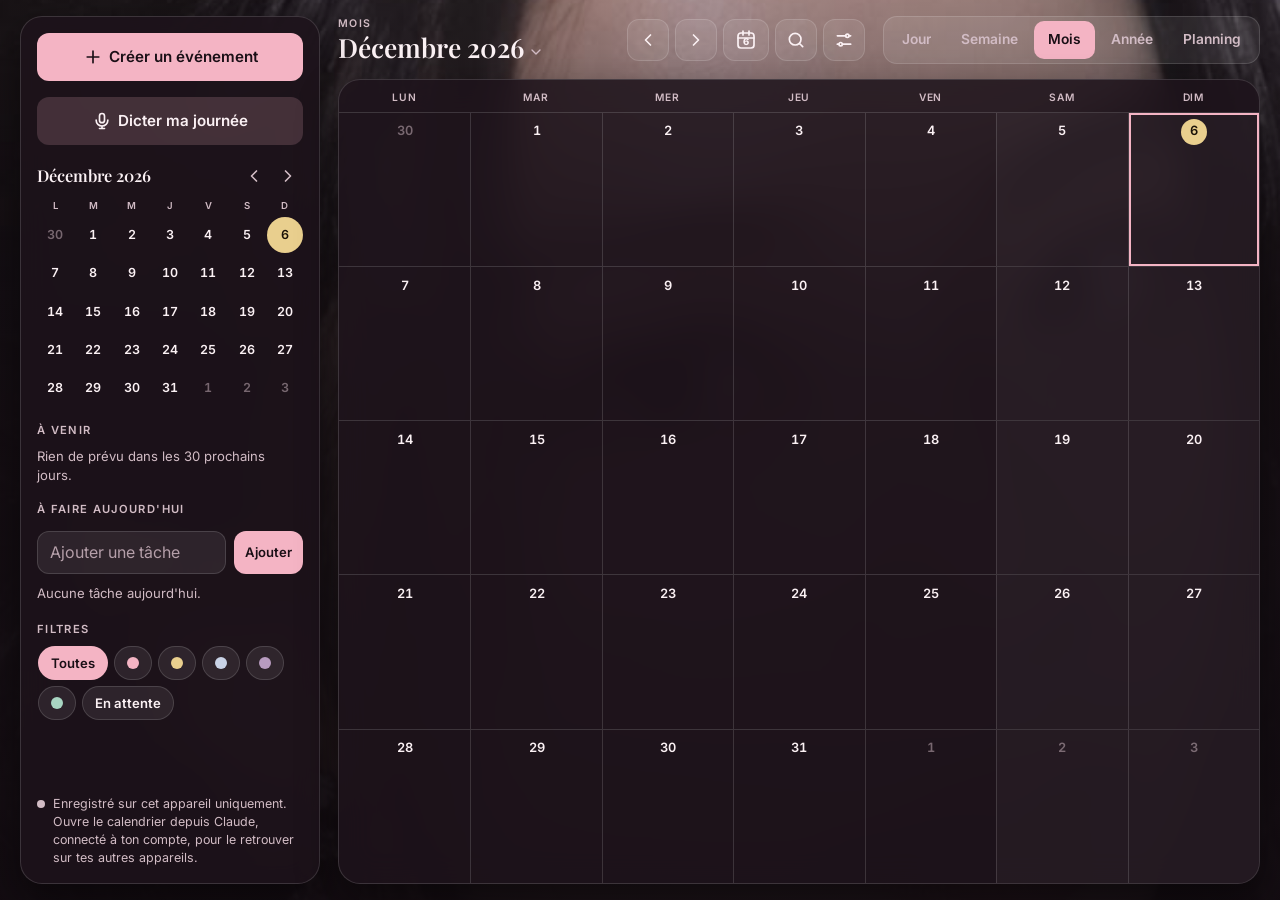
==== commit 5f7979da: "Calendrier : organiser sa journée à la voix Nouvelle fenêtre « Ma journée à la voix » (bouton micro " ====
--- a/calendrier/index.html
+++ b/calendrier/index.html
@@ -14,6 +14,9 @@
     <button type="button" class="btn primary create" id="create">
       <svg class="i" viewBox="0 0 24 24" aria-hidden="true"><path d="M12 5v14M5 12h14"/></svg>Créer un événement
     </button>
+    <button type="button" class="btn create voice-open" id="voice-side">
+      <svg class="i" viewBox="0 0 24 24" aria-hidden="true"><rect x="9" y="3" width="6" height="11" rx="3"/><path d="M5 11a7 7 0 0 0 14 0M12 18v3M9 21h6"/></svg>Dicter ma journée
+    </button>
     <section class="mini" id="mini" aria-label="Mini-calendrier"></section>
     <section class="side-sec">
       <h2>À venir</h2>
@@ -87,6 +90,9 @@
   </div>
 </div>
 
+<button type="button" class="fab fab-voice" id="voice-fab" aria-label="Dicter ma journée">
+  <svg class="i" viewBox="0 0 24 24" aria-hidden="true"><rect x="9" y="3" width="6" height="11" rx="3"/><path d="M5 11a7 7 0 0 0 14 0M12 18v3M9 21h6"/></svg>
+</button>
 <button type="button" class="fab" id="fab" aria-label="Nouvel événement">
   <svg class="i" viewBox="0 0 24 24" aria-hidden="true"><path d="M12 5v14M5 12h14"/></svg>
 </button>
@@ -260,9 +266,76 @@
         <div><dt><kbd>←</kbd> <kbd>→</kbd></dt><dd>Période précédente ou suivante</dd></div>
         <div><dt><kbd>T</kbd></dt><dd>Revenir à aujourd'hui</dd></div>
         <div><dt><kbd>N</kbd></dt><dd>Nouvel événement</dd></div>
+        <div><dt><kbd>V</kbd></dt><dd>Dicter ma journée</dd></div>
         <div><dt><kbd>/</kbd></dt><dd>Rechercher</dd></div>
       </dl>
     </div>
+  </div>
+</dialog>
+
+<!-- Ma journée à la voix -->
+<dialog id="voice" class="sheet" aria-labelledby="voiceTitle">
+  <div class="sheet-form voice-form">
+    <div class="grab" aria-hidden="true"></div>
+    <div class="sheet-head">
+      <h2 id="voiceTitle">Ma journée à la voix</h2>
+      <button type="button" class="btn icon" id="voice-close" aria-label="Fermer">&times;</button>
+    </div>
+
+    <section class="vstep" id="v-compose" aria-label="Raconter sa journée">
+      <div class="opts" id="v-days" role="group" aria-label="Jour à organiser"></div>
+      <div class="vmic-wrap">
+        <button type="button" class="vmic" id="v-mic" aria-pressed="false" aria-label="Dicter" aria-describedby="v-mic-label">
+          <svg class="i" viewBox="0 0 24 24" aria-hidden="true"><rect x="9" y="3" width="6" height="11" rx="3"/><path d="M5 11a7 7 0 0 0 14 0M12 18v3M9 21h6"/></svg>
+        </button>
+        <p class="vmic-label" id="v-mic-label">Appuie et raconte ta journée</p>
+      </div>
+      <label class="field">Ce que tu as à faire
+        <textarea id="v-text" rows="5" maxlength="4000" placeholder="Ex. « Cours de maths de 8 h à 10 h, ensuite réviser la physique deux heures, déjeuner avec Léa à midi et demi, sport en fin d'après-midi, et penser à appeler maman. »"></textarea>
+      </label>
+      <p class="vpartial" id="v-partial" aria-live="polite"></p>
+      <p class="hint" id="v-context"></p>
+      <label class="switch-row">
+        <span>Ajouter les repas et des pauses</span>
+        <input type="checkbox" class="switch" id="v-extras" role="switch" checked>
+      </label>
+      <p class="status" id="v-status" role="status"></p>
+      <div class="sheet-actions">
+        <button type="button" class="btn" id="v-clear">Effacer</button>
+        <span class="spacer"></span>
+        <button type="button" class="btn primary" id="v-go">Créer mon emploi du temps</button>
+      </div>
+    </section>
+
+    <section class="vstep vthink" id="v-think" aria-live="polite" hidden>
+      <div class="vdots" aria-hidden="true"><i></i><i></i><i></i></div>
+      <p id="v-think-text">Claude organise ta journée…</p>
+      <button type="button" class="btn small" id="v-stop">Arrêter</button>
+    </section>
+
+    <section class="vstep" id="v-preview" aria-label="Emploi du temps proposé" hidden>
+      <p class="vsum" id="v-sum"></p>
+      <ul class="vnotes" id="v-notes"></ul>
+      <div class="vp-list" id="v-blocks"></div>
+      <p class="menu-title" id="v-tasks-title">À faire, sans horaire</p>
+      <div class="vp-list" id="v-tasks"></div>
+      <div class="vfix" id="v-fixbox">
+        <p class="hint">Une correction ? Dis-la ou écris-la : « décale le sport à 18 h », « enlève la pause ».</p>
+        <div class="vfix-row">
+          <button type="button" class="btn icon vmic-sm" id="v-fix-mic" aria-pressed="false" aria-label="Dicter une correction"><svg class="i" viewBox="0 0 24 24" aria-hidden="true"><rect x="9" y="3" width="6" height="11" rx="3"/><path d="M5 11a7 7 0 0 0 14 0M12 18v3M9 21h6"/></svg></button>
+          <input type="text" id="v-fix" maxlength="400" placeholder="Ta correction" aria-label="Correction à apporter">
+          <button type="button" class="btn small" id="v-fix-go">Corriger</button>
+        </div>
+        <p class="vpartial" id="v-fix-partial" aria-live="polite"></p>
+      </div>
+      <p class="hint" id="v-source"></p>
+      <p class="status" id="v-status2" role="status"></p>
+      <div class="sheet-actions v-actions">
+        <button type="button" class="btn" id="v-back">Modifier le récit</button>
+        <button type="button" class="btn" id="v-listen" hidden>Écouter</button>
+        <button type="button" class="btn primary" id="v-add">Ajouter au calendrier</button>
+      </div>
+    </section>
   </div>
 </dialog>
 
@@ -291,6 +364,7 @@
 <script src="js/side.js"></script>
 <script src="js/sheet.js"></script>
 <script src="js/ics.js"></script>
+<script src="js/voice.js"></script>
 <script src="js/main.js"></script>
 </body>
 </html>
--- a/calendrier/css/style.css
+++ b/calendrier/css/style.css
@@ -495,3 +495,57 @@
   .today-txt { display: inline; }
   .tabs button svg.i { display: block; width: 18px; height: 18px; }
 }
+
+/* ---------- Ma journée à la voix ---------- */
+.voice-open { background: var(--accent-soft); border-color: transparent; }
+.fab-voice { right: calc(max(24px, calc(env(safe-area-inset-right, 0px) + 8px)) + 68px); bottom: calc(92px + env(safe-area-inset-bottom, 0px)); width: 48px; height: 48px; border-radius: 16px; background: var(--surface-solid); color: var(--accent); border: 1px solid var(--line); }
+.fab-voice svg.i { width: 22px; height: 22px; stroke-width: 2; }
+.vstep { display: grid; grid-template-columns: minmax(0, 1fr); gap: 12px; min-width: 0; }
+.vmic-wrap { display: grid; justify-items: center; gap: 10px; padding: 8px 0 2px; }
+.vmic { width: 84px; height: 84px; border-radius: 50%; border: 0; background: var(--accent); color: var(--accent-fg); display: grid; place-items: center; box-shadow: 0 10px 30px rgba(0, 0, 0, 0.35); transition: transform 0.15s ease, opacity 0.15s ease; }
+.vmic svg.i { width: 36px; height: 36px; stroke-width: 1.9; }
+.vmic:active { transform: scale(0.95); }
+.vmic:disabled { opacity: 0.45; cursor: default; }
+.vmic[aria-pressed="true"], .vmic-sm[aria-pressed="true"] { animation: vpulse 1.4s ease-out infinite; }
+.vmic[data-state="starting"], .vmic[data-state="finishing"] { opacity: 0.7; }
+@keyframes vpulse { 0% { box-shadow: 0 0 0 0 color-mix(in srgb, var(--accent) 60%, transparent); } 100% { box-shadow: 0 0 0 22px transparent; } }
+.vmic-label { font-size: 0.9rem; color: var(--muted); text-align: center; max-width: 34ch; }
+.vmic[aria-pressed="true"] + .vmic-label { color: var(--accent); font-weight: 600; }
+.vpartial { font-size: 0.88rem; color: var(--muted); font-style: italic; overflow-wrap: anywhere; }
+.vpartial:empty { display: none; }
+.vthink { justify-items: center; text-align: center; padding: 36px 0 28px; color: var(--muted); }
+.vdots { display: flex; gap: 8px; }
+.vdots i { width: 10px; height: 10px; border-radius: 50%; background: var(--accent); animation: vdot 1s ease-in-out infinite; }
+.vdots i:nth-child(2) { animation-delay: 0.15s; }
+.vdots i:nth-child(3) { animation-delay: 0.3s; }
+@keyframes vdot { 0%, 100% { opacity: 0.3; transform: translateY(0); } 50% { opacity: 1; transform: translateY(-5px); } }
+.vsum { font-family: var(--font-display); font-size: 1.08rem; line-height: 1.35; overflow-wrap: anywhere; }
+.vnotes { margin: 0; padding-left: 18px; font-size: 0.84rem; color: var(--today); display: grid; gap: 2px; }
+.vnotes:empty { display: none; }
+.vp-list { display: grid; gap: 6px; min-width: 0; }
+.vp-row { display: grid; grid-template-columns: 24px 46px minmax(0, 1fr); align-items: center; gap: 10px; padding: 8px 10px; border-radius: var(--r-md); background: var(--surface-2); border-left: 4px solid var(--c, var(--accent)); min-width: 0; transition: opacity 0.2s ease; }
+.vp-row.task { grid-template-columns: 24px minmax(0, 1fr); border-left-color: var(--line); }
+.vp-row.off { opacity: 0.5; }
+.vp-row.off .vp-main b { text-decoration: line-through; }
+.vp-row.fixed { background: transparent; border: 1px dashed var(--line); border-left: 4px solid var(--c, var(--line)); }
+.vp-lock { width: 24px; height: 24px; display: grid; place-items: center; color: var(--muted); }
+.vp-lock svg.i { width: 16px; height: 16px; }
+.vp-time { display: grid; font-variant-numeric: tabular-nums; line-height: 1.25; }
+.vp-time b { font-weight: 650; font-size: 0.9rem; }
+.vp-time small { color: var(--muted); font-size: 0.76rem; }
+.vp-main { display: grid; gap: 1px; min-width: 0; }
+.vp-main b { font-weight: 650; overflow-wrap: anywhere; }
+.vp-main small { color: var(--muted); font-size: 0.78rem; overflow-wrap: anywhere; }
+.vp-main .clash { color: var(--today); }
+.vfix { display: grid; gap: 8px; padding: 10px; border: 1px dashed var(--line); border-radius: var(--r-md); }
+.vfix-row { display: grid; grid-template-columns: auto minmax(0, 1fr) auto; gap: 8px; align-items: center; }
+.vfix-row .btn.icon { width: 44px; min-height: 44px; border-radius: 50%; color: var(--accent); }
+.vmic-sm[aria-pressed="true"] { background: var(--accent); color: var(--accent-fg); }
+.v-actions { display: grid; grid-template-columns: repeat(2, minmax(0, 1fr)); }
+.v-actions .btn { white-space: normal; }
+.v-actions .btn.primary { grid-column: 1 / -1; order: -1; min-height: 48px; }
+.v-actions:has(#v-listen[hidden]) #v-back { grid-column: 1 / -1; }
+@media (min-width: 600px) {
+  .v-actions { display: flex; }
+  .v-actions .btn.primary { order: 0; margin-left: auto; }
+}
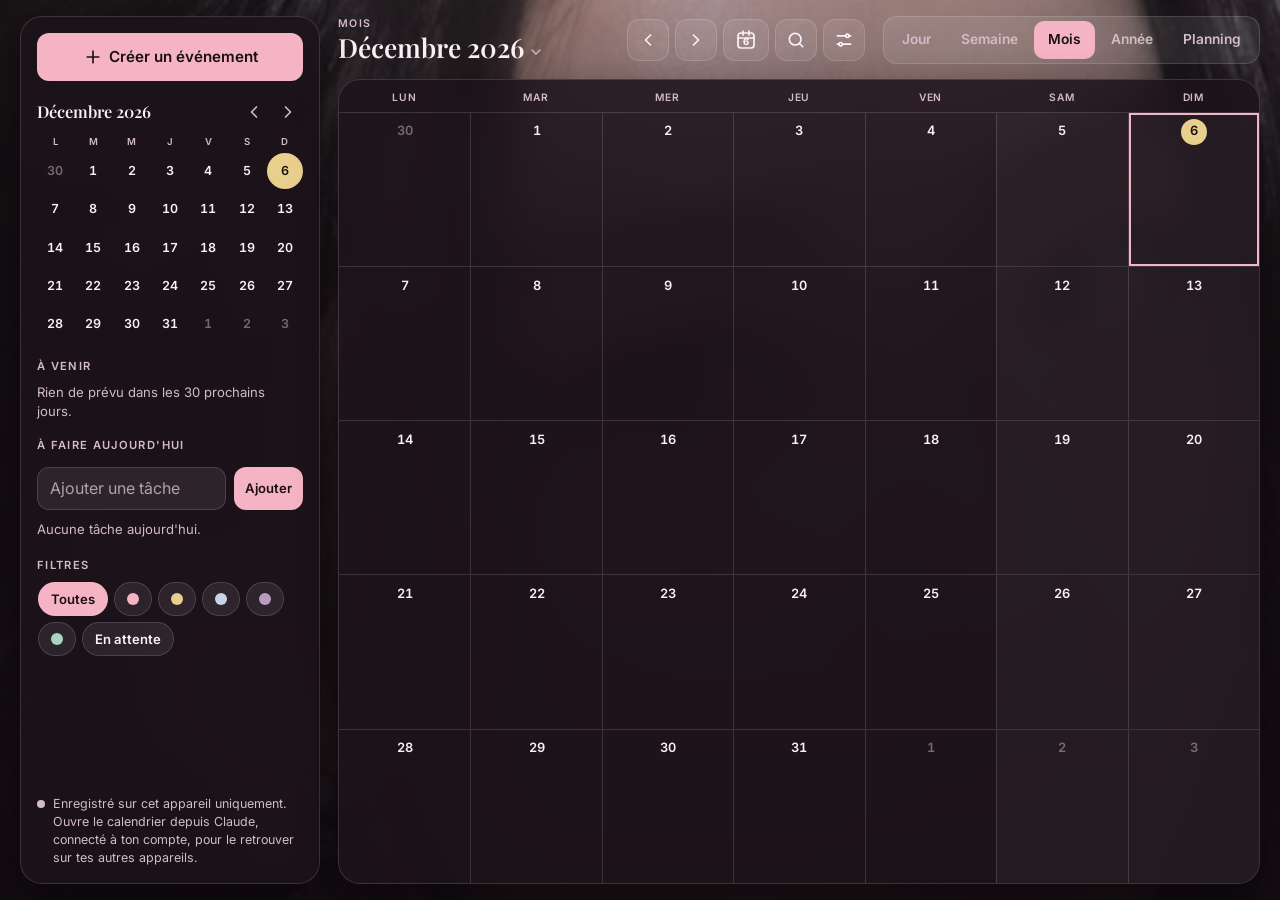
==== commit 8f39642e: "Calendrier : dictée vocale dans la saisie rapide Un bouton micro dicte la phrase de la saisie rapide" ====
--- a/calendrier/index.html
+++ b/calendrier/index.html
@@ -14,9 +14,6 @@
     <button type="button" class="btn primary create" id="create">
       <svg class="i" viewBox="0 0 24 24" aria-hidden="true"><path d="M12 5v14M5 12h14"/></svg>Créer un événement
     </button>
-    <button type="button" class="btn create voice-open" id="voice-side">
-      <svg class="i" viewBox="0 0 24 24" aria-hidden="true"><rect x="9" y="3" width="6" height="11" rx="3"/><path d="M5 11a7 7 0 0 0 14 0M12 18v3M9 21h6"/></svg>Dicter ma journée
-    </button>
     <section class="mini" id="mini" aria-label="Mini-calendrier"></section>
     <section class="side-sec">
       <h2>À venir</h2>
@@ -90,9 +87,6 @@
   </div>
 </div>
 
-<button type="button" class="fab fab-voice" id="voice-fab" aria-label="Dicter ma journée">
-  <svg class="i" viewBox="0 0 24 24" aria-hidden="true"><rect x="9" y="3" width="6" height="11" rx="3"/><path d="M5 11a7 7 0 0 0 14 0M12 18v3M9 21h6"/></svg>
-</button>
 <button type="button" class="fab" id="fab" aria-label="Nouvel événement">
   <svg class="i" viewBox="0 0 24 24" aria-hidden="true"><path d="M12 5v14M5 12h14"/></svg>
 </button>
@@ -110,10 +104,15 @@
       <h2 id="sheetTitle">Nouvel événement</h2>
       <button type="button" class="btn icon" id="close" aria-label="Fermer">&times;</button>
     </div>
-    <label class="nlp">
-      <span class="hint">Saisie rapide : « Dentiste demain à 14h30 »</span>
-      <input type="text" id="f-nlp" placeholder="Tape une phrase, puis Entrée">
-    </label>
+    <div class="nlp">
+      <label class="hint" for="f-nlp">Saisie rapide : « Dentiste demain à 14h30 »</label>
+      <div class="nlp-row">
+        <input type="text" id="f-nlp" placeholder="Tape ou dicte une phrase, puis Entrée">
+        <button type="button" class="btn icon mic" id="mic-btn" aria-label="Dicter une phrase" aria-pressed="false" hidden>
+          <svg class="i" viewBox="0 0 24 24" aria-hidden="true"><rect x="9" y="3" width="6" height="11" rx="3"/><path d="M5 11a7 7 0 0 0 14 0M12 18v3"/></svg>
+        </button>
+      </div>
+    </div>
     <label class="field">Titre <input type="text" id="f-title" maxlength="80" placeholder="Ex. Rendez-vous dentiste"></label>
     <label class="switch-row">
       <span>Journée entière</span>
@@ -266,76 +265,9 @@
         <div><dt><kbd>←</kbd> <kbd>→</kbd></dt><dd>Période précédente ou suivante</dd></div>
         <div><dt><kbd>T</kbd></dt><dd>Revenir à aujourd'hui</dd></div>
         <div><dt><kbd>N</kbd></dt><dd>Nouvel événement</dd></div>
-        <div><dt><kbd>V</kbd></dt><dd>Dicter ma journée</dd></div>
         <div><dt><kbd>/</kbd></dt><dd>Rechercher</dd></div>
       </dl>
     </div>
-  </div>
-</dialog>
-
-<!-- Ma journée à la voix -->
-<dialog id="voice" class="sheet" aria-labelledby="voiceTitle">
-  <div class="sheet-form voice-form">
-    <div class="grab" aria-hidden="true"></div>
-    <div class="sheet-head">
-      <h2 id="voiceTitle">Ma journée à la voix</h2>
-      <button type="button" class="btn icon" id="voice-close" aria-label="Fermer">&times;</button>
-    </div>
-
-    <section class="vstep" id="v-compose" aria-label="Raconter sa journée">
-      <div class="opts" id="v-days" role="group" aria-label="Jour à organiser"></div>
-      <div class="vmic-wrap">
-        <button type="button" class="vmic" id="v-mic" aria-pressed="false" aria-label="Dicter" aria-describedby="v-mic-label">
-          <svg class="i" viewBox="0 0 24 24" aria-hidden="true"><rect x="9" y="3" width="6" height="11" rx="3"/><path d="M5 11a7 7 0 0 0 14 0M12 18v3M9 21h6"/></svg>
-        </button>
-        <p class="vmic-label" id="v-mic-label">Appuie et raconte ta journée</p>
-      </div>
-      <label class="field">Ce que tu as à faire
-        <textarea id="v-text" rows="5" maxlength="4000" placeholder="Ex. « Cours de maths de 8 h à 10 h, ensuite réviser la physique deux heures, déjeuner avec Léa à midi et demi, sport en fin d'après-midi, et penser à appeler maman. »"></textarea>
-      </label>
-      <p class="vpartial" id="v-partial" aria-live="polite"></p>
-      <p class="hint" id="v-context"></p>
-      <label class="switch-row">
-        <span>Ajouter les repas et des pauses</span>
-        <input type="checkbox" class="switch" id="v-extras" role="switch" checked>
-      </label>
-      <p class="status" id="v-status" role="status"></p>
-      <div class="sheet-actions">
-        <button type="button" class="btn" id="v-clear">Effacer</button>
-        <span class="spacer"></span>
-        <button type="button" class="btn primary" id="v-go">Créer mon emploi du temps</button>
-      </div>
-    </section>
-
-    <section class="vstep vthink" id="v-think" aria-live="polite" hidden>
-      <div class="vdots" aria-hidden="true"><i></i><i></i><i></i></div>
-      <p id="v-think-text">Claude organise ta journée…</p>
-      <button type="button" class="btn small" id="v-stop">Arrêter</button>
-    </section>
-
-    <section class="vstep" id="v-preview" aria-label="Emploi du temps proposé" hidden>
-      <p class="vsum" id="v-sum"></p>
-      <ul class="vnotes" id="v-notes"></ul>
-      <div class="vp-list" id="v-blocks"></div>
-      <p class="menu-title" id="v-tasks-title">À faire, sans horaire</p>
-      <div class="vp-list" id="v-tasks"></div>
-      <div class="vfix" id="v-fixbox">
-        <p class="hint">Une correction ? Dis-la ou écris-la : « décale le sport à 18 h », « enlève la pause ».</p>
-        <div class="vfix-row">
-          <button type="button" class="btn icon vmic-sm" id="v-fix-mic" aria-pressed="false" aria-label="Dicter une correction"><svg class="i" viewBox="0 0 24 24" aria-hidden="true"><rect x="9" y="3" width="6" height="11" rx="3"/><path d="M5 11a7 7 0 0 0 14 0M12 18v3M9 21h6"/></svg></button>
-          <input type="text" id="v-fix" maxlength="400" placeholder="Ta correction" aria-label="Correction à apporter">
-          <button type="button" class="btn small" id="v-fix-go">Corriger</button>
-        </div>
-        <p class="vpartial" id="v-fix-partial" aria-live="polite"></p>
-      </div>
-      <p class="hint" id="v-source"></p>
-      <p class="status" id="v-status2" role="status"></p>
-      <div class="sheet-actions v-actions">
-        <button type="button" class="btn" id="v-back">Modifier le récit</button>
-        <button type="button" class="btn" id="v-listen" hidden>Écouter</button>
-        <button type="button" class="btn primary" id="v-add">Ajouter au calendrier</button>
-      </div>
-    </section>
   </div>
 </dialog>
 
@@ -364,7 +296,6 @@
 <script src="js/side.js"></script>
 <script src="js/sheet.js"></script>
 <script src="js/ics.js"></script>
-<script src="js/voice.js"></script>
 <script src="js/main.js"></script>
 </body>
 </html>
--- a/calendrier/css/style.css
+++ b/calendrier/css/style.css
@@ -495,57 +495,6 @@
   .today-txt { display: inline; }
   .tabs button svg.i { display: block; width: 18px; height: 18px; }
 }
-
-/* ---------- Ma journée à la voix ---------- */
-.voice-open { background: var(--accent-soft); border-color: transparent; }
-.fab-voice { right: calc(max(24px, calc(env(safe-area-inset-right, 0px) + 8px)) + 68px); bottom: calc(92px + env(safe-area-inset-bottom, 0px)); width: 48px; height: 48px; border-radius: 16px; background: var(--surface-solid); color: var(--accent); border: 1px solid var(--line); }
-.fab-voice svg.i { width: 22px; height: 22px; stroke-width: 2; }
-.vstep { display: grid; grid-template-columns: minmax(0, 1fr); gap: 12px; min-width: 0; }
-.vmic-wrap { display: grid; justify-items: center; gap: 10px; padding: 8px 0 2px; }
-.vmic { width: 84px; height: 84px; border-radius: 50%; border: 0; background: var(--accent); color: var(--accent-fg); display: grid; place-items: center; box-shadow: 0 10px 30px rgba(0, 0, 0, 0.35); transition: transform 0.15s ease, opacity 0.15s ease; }
-.vmic svg.i { width: 36px; height: 36px; stroke-width: 1.9; }
-.vmic:active { transform: scale(0.95); }
-.vmic:disabled { opacity: 0.45; cursor: default; }
-.vmic[aria-pressed="true"], .vmic-sm[aria-pressed="true"] { animation: vpulse 1.4s ease-out infinite; }
-.vmic[data-state="starting"], .vmic[data-state="finishing"] { opacity: 0.7; }
-@keyframes vpulse { 0% { box-shadow: 0 0 0 0 color-mix(in srgb, var(--accent) 60%, transparent); } 100% { box-shadow: 0 0 0 22px transparent; } }
-.vmic-label { font-size: 0.9rem; color: var(--muted); text-align: center; max-width: 34ch; }
-.vmic[aria-pressed="true"] + .vmic-label { color: var(--accent); font-weight: 600; }
-.vpartial { font-size: 0.88rem; color: var(--muted); font-style: italic; overflow-wrap: anywhere; }
-.vpartial:empty { display: none; }
-.vthink { justify-items: center; text-align: center; padding: 36px 0 28px; color: var(--muted); }
-.vdots { display: flex; gap: 8px; }
-.vdots i { width: 10px; height: 10px; border-radius: 50%; background: var(--accent); animation: vdot 1s ease-in-out infinite; }
-.vdots i:nth-child(2) { animation-delay: 0.15s; }
-.vdots i:nth-child(3) { animation-delay: 0.3s; }
-@keyframes vdot { 0%, 100% { opacity: 0.3; transform: translateY(0); } 50% { opacity: 1; transform: translateY(-5px); } }
-.vsum { font-family: var(--font-display); font-size: 1.08rem; line-height: 1.35; overflow-wrap: anywhere; }
-.vnotes { margin: 0; padding-left: 18px; font-size: 0.84rem; color: var(--today); display: grid; gap: 2px; }
-.vnotes:empty { display: none; }
-.vp-list { display: grid; gap: 6px; min-width: 0; }
-.vp-row { display: grid; grid-template-columns: 24px 46px minmax(0, 1fr); align-items: center; gap: 10px; padding: 8px 10px; border-radius: var(--r-md); background: var(--surface-2); border-left: 4px solid var(--c, var(--accent)); min-width: 0; transition: opacity 0.2s ease; }
-.vp-row.task { grid-template-columns: 24px minmax(0, 1fr); border-left-color: var(--line); }
-.vp-row.off { opacity: 0.5; }
-.vp-row.off .vp-main b { text-decoration: line-through; }
-.vp-row.fixed { background: transparent; border: 1px dashed var(--line); border-left: 4px solid var(--c, var(--line)); }
-.vp-lock { width: 24px; height: 24px; display: grid; place-items: center; color: var(--muted); }
-.vp-lock svg.i { width: 16px; height: 16px; }
-.vp-time { display: grid; font-variant-numeric: tabular-nums; line-height: 1.25; }
-.vp-time b { font-weight: 650; font-size: 0.9rem; }
-.vp-time small { color: var(--muted); font-size: 0.76rem; }
-.vp-main { display: grid; gap: 1px; min-width: 0; }
-.vp-main b { font-weight: 650; overflow-wrap: anywhere; }
-.vp-main small { color: var(--muted); font-size: 0.78rem; overflow-wrap: anywhere; }
-.vp-main .clash { color: var(--today); }
-.vfix { display: grid; gap: 8px; padding: 10px; border: 1px dashed var(--line); border-radius: var(--r-md); }
-.vfix-row { display: grid; grid-template-columns: auto minmax(0, 1fr) auto; gap: 8px; align-items: center; }
-.vfix-row .btn.icon { width: 44px; min-height: 44px; border-radius: 50%; color: var(--accent); }
-.vmic-sm[aria-pressed="true"] { background: var(--accent); color: var(--accent-fg); }
-.v-actions { display: grid; grid-template-columns: repeat(2, minmax(0, 1fr)); }
-.v-actions .btn { white-space: normal; }
-.v-actions .btn.primary { grid-column: 1 / -1; order: -1; min-height: 48px; }
-.v-actions:has(#v-listen[hidden]) #v-back { grid-column: 1 / -1; }
-@media (min-width: 600px) {
-  .v-actions { display: flex; }
-  .v-actions .btn.primary { order: 0; margin-left: auto; }
-}
+.nlp-row { display: grid; grid-template-columns: minmax(0, 1fr) auto; gap: 6px; align-items: center; }
+.mic[aria-pressed="true"] { background: var(--accent); color: var(--accent-fg); border-color: transparent; animation: pulse 1.2s ease-in-out infinite; }
+@keyframes pulse { 50% { box-shadow: 0 0 0 6px var(--accent-soft); } }
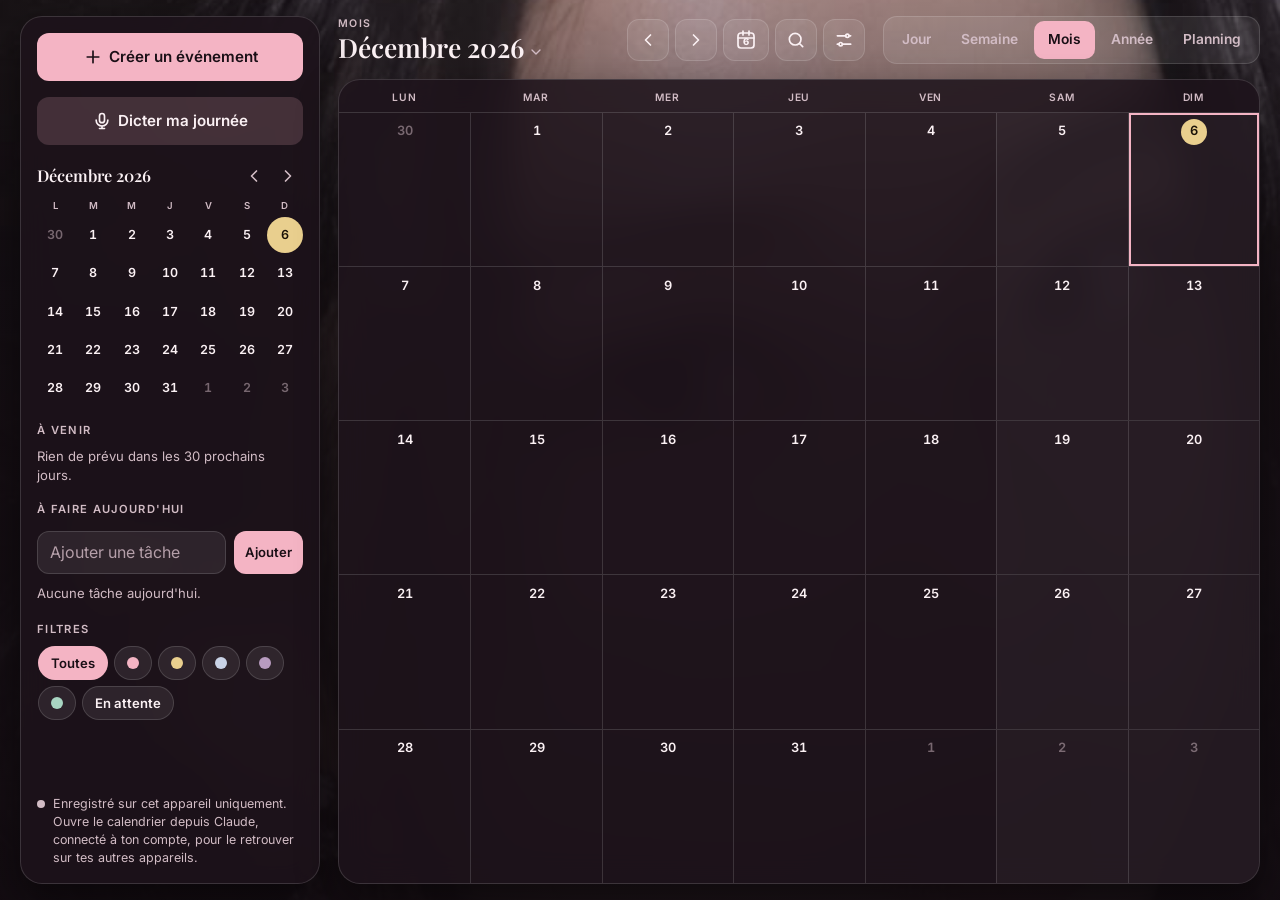
==== commit 8db3105c: "Calendrier : option Locker et dictée par le clavier dans l'application Claude - Nouvelle option Lock" ====
--- a/calendrier/index.html
+++ b/calendrier/index.html
@@ -14,6 +14,9 @@
     <button type="button" class="btn primary create" id="create">
       <svg class="i" viewBox="0 0 24 24" aria-hidden="true"><path d="M12 5v14M5 12h14"/></svg>Créer un événement
     </button>
+    <button type="button" class="btn create voice-open" id="voice-side">
+      <svg class="i" viewBox="0 0 24 24" aria-hidden="true"><rect x="9" y="3" width="6" height="11" rx="3"/><path d="M5 11a7 7 0 0 0 14 0M12 18v3M9 21h6"/></svg>Dicter ma journée
+    </button>
     <section class="mini" id="mini" aria-label="Mini-calendrier"></section>
     <section class="side-sec">
       <h2>À venir</h2>
@@ -87,6 +90,9 @@
   </div>
 </div>
 
+<button type="button" class="fab fab-voice" id="voice-fab" aria-label="Dicter ma journée">
+  <svg class="i" viewBox="0 0 24 24" aria-hidden="true"><rect x="9" y="3" width="6" height="11" rx="3"/><path d="M5 11a7 7 0 0 0 14 0M12 18v3M9 21h6"/></svg>
+</button>
 <button type="button" class="fab" id="fab" aria-label="Nouvel événement">
   <svg class="i" viewBox="0 0 24 24" aria-hidden="true"><path d="M12 5v14M5 12h14"/></svg>
 </button>
@@ -104,19 +110,18 @@
       <h2 id="sheetTitle">Nouvel événement</h2>
       <button type="button" class="btn icon" id="close" aria-label="Fermer">&times;</button>
     </div>
-    <div class="nlp">
-      <label class="hint" for="f-nlp">Saisie rapide : « Dentiste demain à 14h30 »</label>
-      <div class="nlp-row">
-        <input type="text" id="f-nlp" placeholder="Tape ou dicte une phrase, puis Entrée">
-        <button type="button" class="btn icon mic" id="mic-btn" aria-label="Dicter une phrase" aria-pressed="false" hidden>
-          <svg class="i" viewBox="0 0 24 24" aria-hidden="true"><rect x="9" y="3" width="6" height="11" rx="3"/><path d="M5 11a7 7 0 0 0 14 0M12 18v3"/></svg>
-        </button>
-      </div>
-    </div>
+    <label class="nlp">
+      <span class="hint">Saisie rapide : « Dentiste demain à 14h30 »</span>
+      <input type="text" id="f-nlp" placeholder="Tape une phrase, puis Entrée">
+    </label>
     <label class="field">Titre <input type="text" id="f-title" maxlength="80" placeholder="Ex. Rendez-vous dentiste"></label>
     <label class="switch-row">
       <span>Journée entière</span>
       <input type="checkbox" class="switch" id="f-allday" role="switch">
+    </label>
+    <label class="switch-row">
+      <span class="lock-lbl">Locker<small>Bloque le téléphone pendant l'événement pour rester concentré.</small></span>
+      <input type="checkbox" class="switch" id="f-lock" role="switch">
     </label>
     <div class="grid2" id="times">
       <div class="field">Début <button type="button" class="pick" id="btn-start"></button></div>
@@ -265,9 +270,76 @@
         <div><dt><kbd>←</kbd> <kbd>→</kbd></dt><dd>Période précédente ou suivante</dd></div>
         <div><dt><kbd>T</kbd></dt><dd>Revenir à aujourd'hui</dd></div>
         <div><dt><kbd>N</kbd></dt><dd>Nouvel événement</dd></div>
+        <div><dt><kbd>V</kbd></dt><dd>Dicter ma journée</dd></div>
         <div><dt><kbd>/</kbd></dt><dd>Rechercher</dd></div>
       </dl>
     </div>
+  </div>
+</dialog>
+
+<!-- Ma journée à la voix -->
+<dialog id="voice" class="sheet" aria-labelledby="voiceTitle">
+  <div class="sheet-form voice-form">
+    <div class="grab" aria-hidden="true"></div>
+    <div class="sheet-head">
+      <h2 id="voiceTitle">Ma journée à la voix</h2>
+      <button type="button" class="btn icon" id="voice-close" aria-label="Fermer">&times;</button>
+    </div>
+
+    <section class="vstep" id="v-compose" aria-label="Raconter sa journée">
+      <div class="opts" id="v-days" role="group" aria-label="Jour à organiser"></div>
+      <div class="vmic-wrap">
+        <button type="button" class="vmic" id="v-mic" aria-pressed="false" aria-label="Dicter" aria-describedby="v-mic-label">
+          <svg class="i" viewBox="0 0 24 24" aria-hidden="true"><rect x="9" y="3" width="6" height="11" rx="3"/><path d="M5 11a7 7 0 0 0 14 0M12 18v3M9 21h6"/></svg>
+        </button>
+        <p class="vmic-label" id="v-mic-label">Appuie et raconte ta journée</p>
+      </div>
+      <label class="field">Ce que tu as à faire
+        <textarea id="v-text" rows="5" maxlength="4000" placeholder="Ex. « Cours de maths de 8 h à 10 h, ensuite réviser la physique deux heures, déjeuner avec Léa à midi et demi, sport en fin d'après-midi, et penser à appeler maman. »"></textarea>
+      </label>
+      <p class="vpartial" id="v-partial" aria-live="polite"></p>
+      <p class="hint" id="v-context"></p>
+      <label class="switch-row">
+        <span>Ajouter les repas et des pauses</span>
+        <input type="checkbox" class="switch" id="v-extras" role="switch" checked>
+      </label>
+      <p class="status" id="v-status" role="status"></p>
+      <div class="sheet-actions">
+        <button type="button" class="btn" id="v-clear">Effacer</button>
+        <span class="spacer"></span>
+        <button type="button" class="btn primary" id="v-go">Créer mon emploi du temps</button>
+      </div>
+    </section>
+
+    <section class="vstep vthink" id="v-think" aria-live="polite" hidden>
+      <div class="vdots" aria-hidden="true"><i></i><i></i><i></i></div>
+      <p id="v-think-text">Claude organise ta journée…</p>
+      <button type="button" class="btn small" id="v-stop">Arrêter</button>
+    </section>
+
+    <section class="vstep" id="v-preview" aria-label="Emploi du temps proposé" hidden>
+      <p class="vsum" id="v-sum"></p>
+      <ul class="vnotes" id="v-notes"></ul>
+      <div class="vp-list" id="v-blocks"></div>
+      <p class="menu-title" id="v-tasks-title">À faire, sans horaire</p>
+      <div class="vp-list" id="v-tasks"></div>
+      <div class="vfix" id="v-fixbox">
+        <p class="hint">Une correction ? Dis-la ou écris-la : « décale le sport à 18 h », « enlève la pause ».</p>
+        <div class="vfix-row">
+          <button type="button" class="btn icon vmic-sm" id="v-fix-mic" aria-pressed="false" aria-label="Dicter une correction"><svg class="i" viewBox="0 0 24 24" aria-hidden="true"><rect x="9" y="3" width="6" height="11" rx="3"/><path d="M5 11a7 7 0 0 0 14 0M12 18v3M9 21h6"/></svg></button>
+          <input type="text" id="v-fix" maxlength="400" placeholder="Ta correction" aria-label="Correction à apporter">
+          <button type="button" class="btn small" id="v-fix-go">Corriger</button>
+        </div>
+        <p class="vpartial" id="v-fix-partial" aria-live="polite"></p>
+      </div>
+      <p class="hint" id="v-source"></p>
+      <p class="status" id="v-status2" role="status"></p>
+      <div class="sheet-actions v-actions">
+        <button type="button" class="btn" id="v-back">Modifier le récit</button>
+        <button type="button" class="btn" id="v-listen" hidden>Écouter</button>
+        <button type="button" class="btn primary" id="v-add">Ajouter au calendrier</button>
+      </div>
+    </section>
   </div>
 </dialog>
 
@@ -296,6 +368,7 @@
 <script src="js/side.js"></script>
 <script src="js/sheet.js"></script>
 <script src="js/ics.js"></script>
+<script src="js/voice.js"></script>
 <script src="js/main.js"></script>
 </body>
 </html>
--- a/calendrier/css/style.css
+++ b/calendrier/css/style.css
@@ -495,6 +495,66 @@
   .today-txt { display: inline; }
   .tabs button svg.i { display: block; width: 18px; height: 18px; }
 }
-.nlp-row { display: grid; grid-template-columns: minmax(0, 1fr) auto; gap: 6px; align-items: center; }
-.mic[aria-pressed="true"] { background: var(--accent); color: var(--accent-fg); border-color: transparent; animation: pulse 1.2s ease-in-out infinite; }
-@keyframes pulse { 50% { box-shadow: 0 0 0 6px var(--accent-soft); } }
+
+/* ---------- Ma journée à la voix ---------- */
+.voice-open { background: var(--accent-soft); border-color: transparent; }
+.fab-voice { right: calc(max(24px, calc(env(safe-area-inset-right, 0px) + 8px)) + 68px); bottom: calc(92px + env(safe-area-inset-bottom, 0px)); width: 48px; height: 48px; border-radius: 16px; background: var(--surface-solid); color: var(--accent); border: 1px solid var(--line); }
+.fab-voice svg.i { width: 22px; height: 22px; stroke-width: 2; }
+.vstep { display: grid; grid-template-columns: minmax(0, 1fr); gap: 12px; min-width: 0; }
+.vmic-wrap { display: grid; justify-items: center; gap: 10px; padding: 8px 0 2px; }
+.vmic { width: 84px; height: 84px; border-radius: 50%; border: 0; background: var(--accent); color: var(--accent-fg); display: grid; place-items: center; box-shadow: 0 10px 30px rgba(0, 0, 0, 0.35); transition: transform 0.15s ease, opacity 0.15s ease; }
+.vmic svg.i { width: 36px; height: 36px; stroke-width: 1.9; }
+.vmic:active { transform: scale(0.95); }
+.vmic:disabled { opacity: 0.45; cursor: default; }
+.vmic[aria-pressed="true"], .vmic-sm[aria-pressed="true"] { animation: vpulse 1.4s ease-out infinite; }
+.vmic[data-state="starting"], .vmic[data-state="finishing"] { opacity: 0.7; }
+@keyframes vpulse { 0% { box-shadow: 0 0 0 0 color-mix(in srgb, var(--accent) 60%, transparent); } 100% { box-shadow: 0 0 0 22px transparent; } }
+.vmic-label { font-size: 0.9rem; color: var(--muted); text-align: center; max-width: 34ch; }
+.vmic[aria-pressed="true"] + .vmic-label { color: var(--accent); font-weight: 600; }
+.vpartial { font-size: 0.88rem; color: var(--muted); font-style: italic; overflow-wrap: anywhere; }
+.vpartial:empty { display: none; }
+.vthink { justify-items: center; text-align: center; padding: 36px 0 28px; color: var(--muted); }
+.vdots { display: flex; gap: 8px; }
+.vdots i { width: 10px; height: 10px; border-radius: 50%; background: var(--accent); animation: vdot 1s ease-in-out infinite; }
+.vdots i:nth-child(2) { animation-delay: 0.15s; }
+.vdots i:nth-child(3) { animation-delay: 0.3s; }
+@keyframes vdot { 0%, 100% { opacity: 0.3; transform: translateY(0); } 50% { opacity: 1; transform: translateY(-5px); } }
+.vsum { font-family: var(--font-display); font-size: 1.08rem; line-height: 1.35; overflow-wrap: anywhere; }
+.vnotes { margin: 0; padding-left: 18px; font-size: 0.84rem; color: var(--today); display: grid; gap: 2px; }
+.vnotes:empty { display: none; }
+.vp-list { display: grid; gap: 6px; min-width: 0; }
+.vp-row { display: grid; grid-template-columns: 24px 46px minmax(0, 1fr); align-items: center; gap: 10px; padding: 8px 10px; border-radius: var(--r-md); background: var(--surface-2); border-left: 4px solid var(--c, var(--accent)); min-width: 0; transition: opacity 0.2s ease; }
+.vp-row.task { grid-template-columns: 24px minmax(0, 1fr); border-left-color: var(--line); }
+.vp-row.off { opacity: 0.5; }
+.vp-row.off .vp-main b { text-decoration: line-through; }
+.vp-row.fixed { background: transparent; border: 1px dashed var(--line); border-left: 4px solid var(--c, var(--line)); }
+.vp-lock { width: 24px; height: 24px; display: grid; place-items: center; color: var(--muted); }
+.vp-lock svg.i { width: 16px; height: 16px; }
+.vp-time { display: grid; font-variant-numeric: tabular-nums; line-height: 1.25; }
+.vp-time b { font-weight: 650; font-size: 0.9rem; }
+.vp-time small { color: var(--muted); font-size: 0.76rem; }
+.vp-main { display: grid; gap: 1px; min-width: 0; }
+.vp-main b { font-weight: 650; overflow-wrap: anywhere; }
+.vp-main small { color: var(--muted); font-size: 0.78rem; overflow-wrap: anywhere; }
+.vp-main .clash { color: var(--today); }
+.vfix { display: grid; gap: 8px; padding: 10px; border: 1px dashed var(--line); border-radius: var(--r-md); }
+.vfix-row { display: grid; grid-template-columns: auto minmax(0, 1fr) auto; gap: 8px; align-items: center; }
+.vfix-row .btn.icon { width: 44px; min-height: 44px; border-radius: 50%; color: var(--accent); }
+.vmic-sm[aria-pressed="true"] { background: var(--accent); color: var(--accent-fg); }
+.v-actions { display: grid; grid-template-columns: repeat(2, minmax(0, 1fr)); }
+.v-actions .btn { white-space: normal; }
+.v-actions .btn.primary { grid-column: 1 / -1; order: -1; min-height: 48px; }
+.v-actions:has(#v-listen[hidden]) #v-back { grid-column: 1 / -1; }
+@media (min-width: 600px) {
+  .v-actions { display: flex; }
+  .v-actions .btn.primary { order: 0; margin-left: auto; }
+}
+.lock-lbl { display: grid; gap: 1px; }
+.lock-lbl small { font-size: 0.76rem; color: var(--muted); }
+.vp-row { grid-template-columns: 24px 46px minmax(0, 1fr) auto; }
+.vp-row.task, .vp-row.fixed { grid-template-columns: 24px 46px minmax(0, 1fr); }
+.vp-row.task { grid-template-columns: 24px minmax(0, 1fr); }
+.vlock { display: grid; justify-items: center; gap: 1px; min-width: 52px; min-height: 44px; padding: 4px 6px; border-radius: var(--r-sm); border: 1px solid var(--line); background: transparent; color: var(--muted); font-size: 0.64rem; font-weight: 650; }
+.vlock svg.i { width: 18px; height: 18px; }
+.vlock[aria-pressed="true"] { background: var(--accent-soft); border-color: var(--accent); color: var(--accent); }
+.vmic[data-mode="keyboard"] { background: var(--surface-2); color: var(--accent); border: 1px solid var(--line); box-shadow: none; }
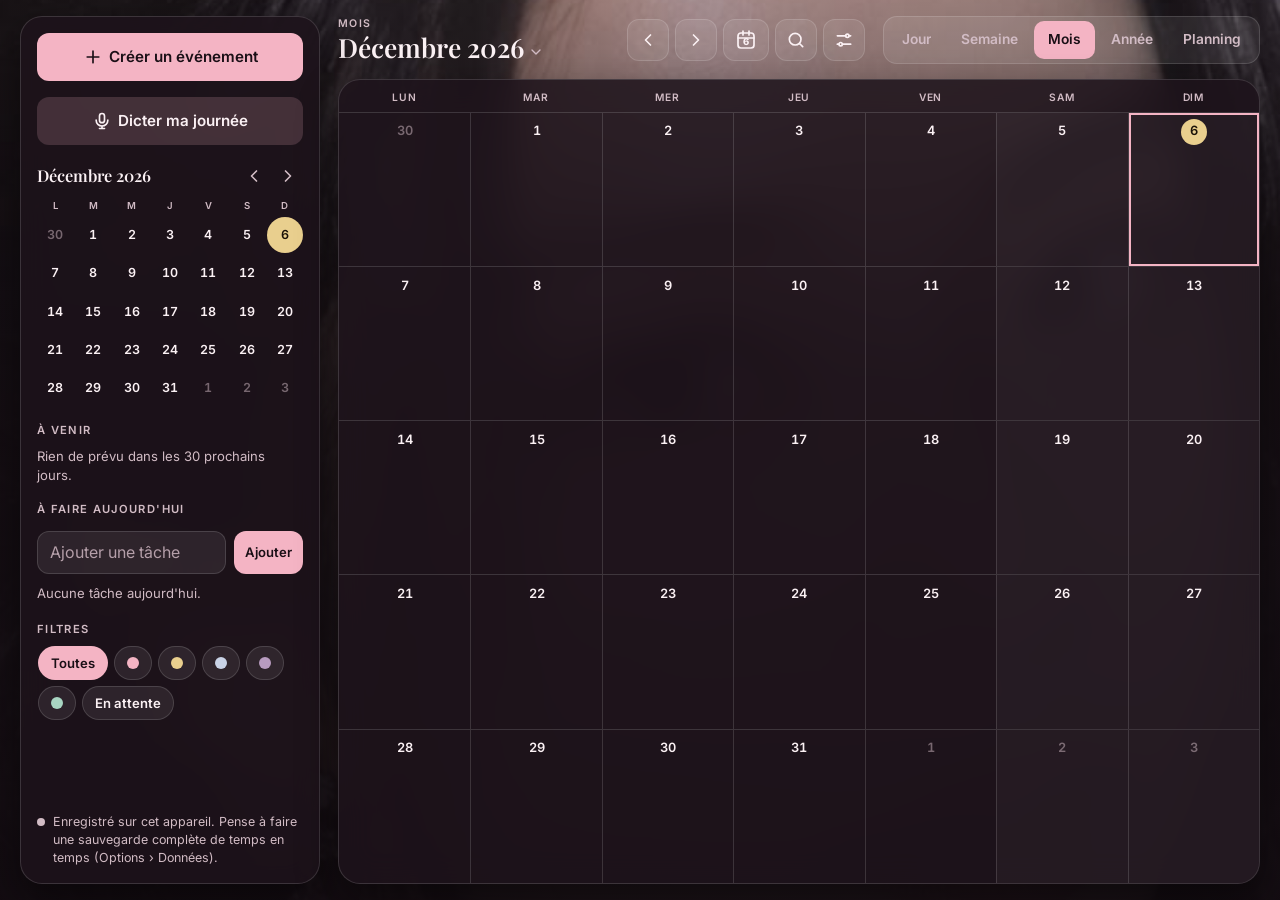
==== commit d48ac595: "Calendrier : application installable sur le téléphone et sauvegarde complète - Manifeste, icônes et " ====
--- a/calendrier/index.html
+++ b/calendrier/index.html
@@ -7,6 +7,13 @@
 <title>Calendrier Mensuel</title>
 <link rel="stylesheet" href="https://fonts.googleapis.com/css2?family=Inter:wght@400;500;600;700&family=Playfair+Display:wght@500;600;700&display=swap">
 <link rel="stylesheet" href="css/style.css">
+<link rel="manifest" href="manifest.webmanifest">
+<meta name="theme-color" content="#120b10">
+<meta name="mobile-web-app-capable" content="yes">
+<meta name="apple-mobile-web-app-capable" content="yes">
+<meta name="apple-mobile-web-app-title" content="Calendrier">
+<link rel="icon" href="icons/icon-192.png" sizes="192x192">
+<link rel="apple-touch-icon" href="icons/apple-touch-icon.png">
 </head>
 <body>
 <div class="app" id="app">
@@ -257,6 +264,10 @@
     <datalist id="zones"><option value="Europe/Paris"><option value="Europe/London"><option value="America/New_York"><option value="America/Montreal"><option value="Asia/Tokyo"><option value="Australia/Sydney"><option value="UTC"></datalist>
     <div id="wc-list" class="wc-list"></div>
     <p class="menu-title">Données</p>
+    <button type="button" class="btn" id="install-btn" hidden>Installer l'application sur cet appareil</button>
+    <button type="button" class="btn" id="backup-btn">Sauvegarde complète (pour changer d'appareil)</button>
+    <button type="button" class="btn" id="restore-btn">Restaurer une sauvegarde</button>
+    <p class="hint">La sauvegarde garde tout : événements, tâches, sous-tâches, Locker, réglages. Copie-la ici, puis colle-la dans « Restaurer » sur l'autre appareil.</p>
     <button type="button" class="btn" id="export-btn">Exporter en .ics</button>
     <label class="btn file-btn">Importer un fichier .ics (cours, agenda)
       <input type="file" id="import-file" accept=".ics,text/calendar">
@@ -343,6 +354,26 @@
   </div>
 </dialog>
 
+<!-- Restauration d'une sauvegarde -->
+<dialog id="restore" class="sheet" aria-labelledby="restoreTitle">
+  <div class="sheet-form" style="padding-bottom:0">
+    <div class="grab" aria-hidden="true"></div>
+    <div class="sheet-head">
+      <h2 id="restoreTitle">Restaurer une sauvegarde</h2>
+      <button type="button" class="btn icon" id="restore-close" aria-label="Fermer">&times;</button>
+    </div>
+  </div>
+  <div class="menu-list">
+    <p class="hint">Colle ici la sauvegarde copiée sur l'autre appareil (ou choisis le fichier). Les éléments sont ajoutés à ceux déjà présents ; ceux qui existent déjà sont mis à jour.</p>
+    <textarea id="restore-text" class="ics-area" aria-label="Sauvegarde à restaurer" placeholder="Appuie longuement ici, puis Coller"></textarea>
+    <label class="btn file-btn">Choisir un fichier de sauvegarde
+      <input type="file" id="restore-file" accept=".json,application/json,text/plain">
+    </label>
+    <button type="button" class="btn primary" id="restore-go">Restaurer</button>
+    <p class="status" id="restore-status" role="status"></p>
+  </div>
+</dialog>
+
 <!-- Export .ics -->
 <dialog id="export" class="sheet" aria-labelledby="exportTitle">
   <div class="sheet-form" style="padding-bottom:0">
@@ -353,9 +384,10 @@
     </div>
   </div>
   <div class="menu-list">
-    <p class="hint">Le téléchargement direct n'est pas disponible dans cette fenêtre. Copie le texte, colle-le dans un fichier nommé <b>calendrier.ics</b>, puis ouvre-le avec ton application de calendrier.</p>
-    <textarea id="ics-text" class="ics-area" readonly aria-label="Contenu iCalendar"></textarea>
+    <p class="hint" id="export-hint"></p>
+    <textarea id="ics-text" class="ics-area" readonly aria-label="Contenu à copier"></textarea>
     <button type="button" class="btn primary" id="copy-btn">Copier le texte</button>
+    <a class="btn" id="dl-btn" hidden>Télécharger le fichier</a>
     <p class="status" id="copy-status" role="status"></p>
   </div>
 </dialog>
